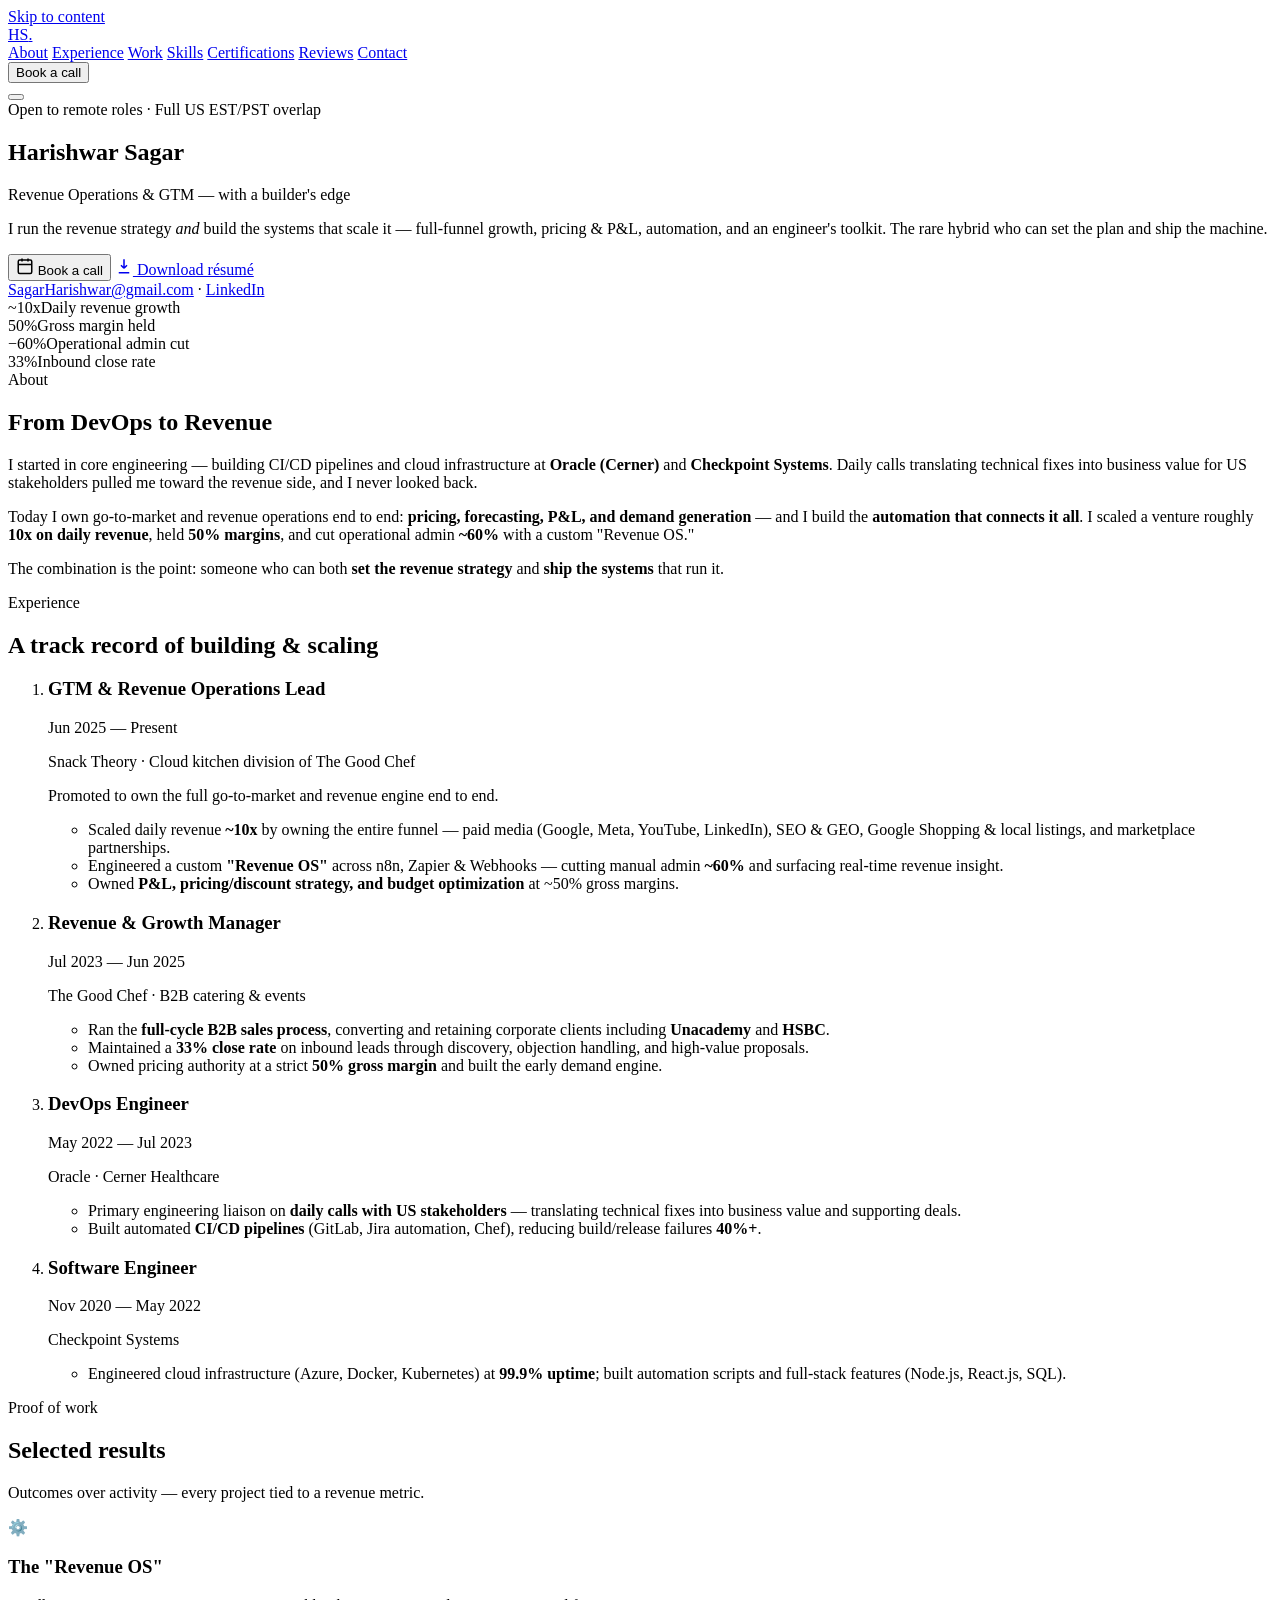
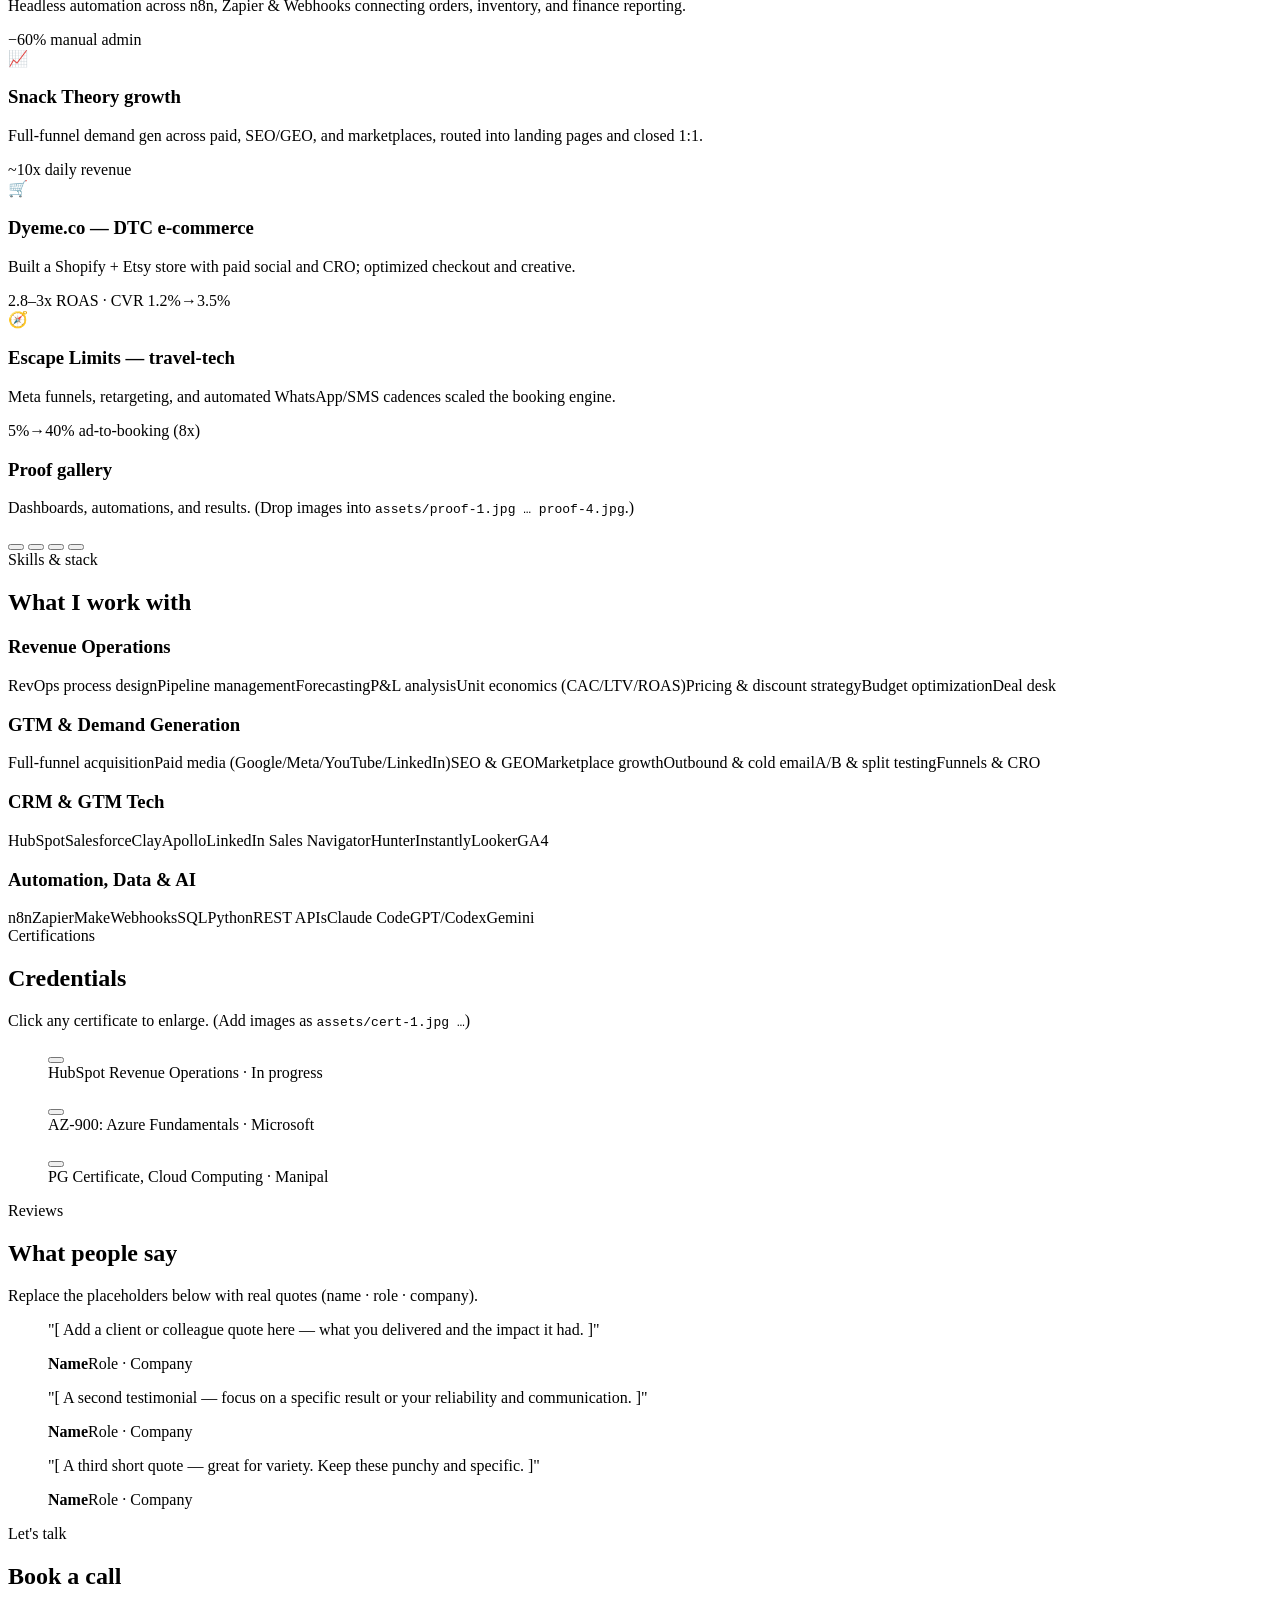
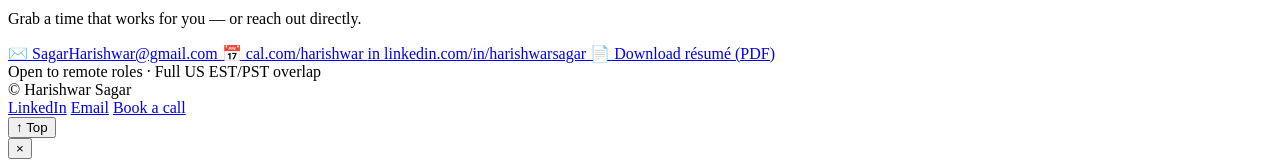
==== index.html @ 76288747 "Add files via upload" ====
<!DOCTYPE html>
<html lang="en">
<head>
  <meta charset="UTF-8" />
  <meta name="viewport" content="width=device-width, initial-scale=1.0" />
  <title>Harishwar Sagar — Revenue Operations & GTM</title>
  <meta name="description" content="Harishwar Sagar — Revenue Operations (RevOps) & Go-To-Market (GTM) professional with a builder's edge. I run the strategy and build the systems that scale revenue." />
  <meta name="author" content="Harishwar Sagar" />
  <link rel="canonical" href="https://harishwarsagar.com/" />

  <!-- Open Graph / social sharing -->
  <meta property="og:type" content="website" />
  <meta property="og:url" content="https://harishwarsagar.com/" />
  <meta property="og:title" content="Harishwar Sagar — Revenue Operations & GTM" />
  <meta property="og:description" content="I run the revenue strategy and build the systems that scale it — full-funnel growth, automation, and an engineer's toolkit." />
  <meta property="og:image" content="https://harishwarsagar.com/assets/og-image.jpg" />
  <meta name="twitter:card" content="summary_large_image" />
  <meta name="twitter:title" content="Harishwar Sagar — Revenue Operations & GTM" />
  <meta name="twitter:description" content="I run the revenue strategy and build the systems that scale it." />
  <meta name="twitter:image" content="https://harishwarsagar.com/assets/og-image.jpg" />

  <meta name="theme-color" content="#0B1120" />
  <link rel="icon" href="assets/favicon.svg" type="image/svg+xml" />

  <!-- Fonts -->
  <link rel="preconnect" href="https://fonts.googleapis.com" />
  <link rel="preconnect" href="https://fonts.gstatic.com" crossorigin />
  <link href="https://fonts.googleapis.com/css2?family=Inter:wght@400;500;600;700&family=Space+Grotesk:wght@500;600;700&display=swap" rel="stylesheet" />

  <link rel="stylesheet" href="css/styles.css" />
</head>
<body>
  <a class="skip-link" href="#main">Skip to content</a>

  <!-- ===== NAV ===== -->
  <header class="nav" id="nav">
    <div class="container nav__inner">
      <a href="#hero" class="nav__brand">HS<span class="dot">.</span></a>
      <nav class="nav__links" aria-label="Primary">
        <a href="#about">About</a>
        <a href="#experience">Experience</a>
        <a href="#work">Work</a>
        <a href="#skills">Skills</a>
        <a href="#certs">Certifications</a>
        <a href="#testimonials">Reviews</a>
        <a href="#contact">Contact</a>
      </nav>
      <div class="nav__cta">
        <button class="btn btn--primary btn--sm" data-cal-namespace="harishwar" data-cal-link="harishwar" data-cal-config='{"layout":"month_view"}'>Book a call</button>
      </div>
      <button class="nav__toggle" id="navToggle" aria-label="Open menu" aria-expanded="false">
        <span></span><span></span><span></span>
      </button>
    </div>
  </header>

  <main id="main">
    <!-- ===== HERO ===== -->
    <section class="hero" id="hero">
      <div class="hero__glow" aria-hidden="true"></div>
      <div class="container hero__inner">
        <div class="hero__content reveal">
          <span class="badge"><span class="badge__dot"></span> Open to remote roles · Full US EST/PST overlap</span>
          <h1 class="hero__title">Harishwar Sagar</h1>
          <p class="hero__tagline">Revenue Operations &amp; GTM <span class="accent">— with a builder's edge</span></p>
          <p class="hero__sub">I run the revenue strategy <em>and</em> build the systems that scale it — full-funnel growth, pricing &amp; P&amp;L, automation, and an engineer's toolkit. The rare hybrid who can set the plan and ship the machine.</p>

          <div class="hero__actions">
            <button class="btn btn--primary" data-cal-namespace="harishwar" data-cal-link="harishwar" data-cal-config='{"layout":"month_view"}'>
              <svg viewBox="0 0 24 24" width="18" height="18" fill="none" stroke="currentColor" stroke-width="2"><rect x="3" y="4" width="18" height="18" rx="2"/><path d="M16 2v4M8 2v4M3 10h18"/></svg>
              Book a call
            </button>
            <a class="btn btn--ghost" href="resume/Harishwar_Sagar_GTM_RevOps_Resume.pdf" target="_blank" rel="noopener">
              <svg viewBox="0 0 24 24" width="18" height="18" fill="none" stroke="currentColor" stroke-width="2"><path d="M12 3v12m0 0l-4-4m4 4l4-4M5 21h14"/></svg>
              Download résumé
            </a>
          </div>

          <div class="hero__links">
            <a href="mailto:SagarHarishwar@gmail.com">SagarHarishwar@gmail.com</a>
            <span class="sep">·</span>
            <a href="https://linkedin.com/in/harishwarsagar" target="_blank" rel="noopener">LinkedIn</a>
          </div>
        </div>

        <div class="hero__media reveal">
          <div class="hero__photo" data-placeholder="Your headshot → assets/headshot.jpg">
            <img src="assets/headshot.jpg" alt="Harishwar Sagar" onerror="this.parentElement.classList.add('is-empty');this.remove();" />
          </div>
        </div>
      </div>

      <div class="container">
        <div class="stats reveal">
          <div class="stat"><span class="stat__num">~10x</span><span class="stat__label">Daily revenue growth</span></div>
          <div class="stat"><span class="stat__num">50%</span><span class="stat__label">Gross margin held</span></div>
          <div class="stat"><span class="stat__num">−60%</span><span class="stat__label">Operational admin cut</span></div>
          <div class="stat"><span class="stat__num">33%</span><span class="stat__label">Inbound close rate</span></div>
        </div>
      </div>
    </section>

    <!-- ===== ABOUT ===== -->
    <section class="section" id="about">
      <div class="container">
        <div class="section__head reveal">
          <span class="eyebrow">About</span>
          <h2 class="section__title">From DevOps to Revenue</h2>
        </div>
        <div class="about reveal">
          <p>I started in core engineering — building CI/CD pipelines and cloud infrastructure at <strong>Oracle (Cerner)</strong> and <strong>Checkpoint Systems</strong>. Daily calls translating technical fixes into business value for US stakeholders pulled me toward the revenue side, and I never looked back.</p>
          <p>Today I own go-to-market and revenue operations end to end: <strong>pricing, forecasting, P&amp;L, and demand generation</strong> — and I build the <strong>automation that connects it all</strong>. I scaled a venture roughly <strong>10x on daily revenue</strong>, held <strong>50% margins</strong>, and cut operational admin <strong>~60%</strong> with a custom "Revenue OS."</p>
          <p>The combination is the point: someone who can both <strong>set the revenue strategy</strong> and <strong>ship the systems</strong> that run it.</p>
        </div>
      </div>
    </section>

    <!-- ===== EXPERIENCE ===== -->
    <section class="section section--alt" id="experience">
      <div class="container">
        <div class="section__head reveal">
          <span class="eyebrow">Experience</span>
          <h2 class="section__title">A track record of building &amp; scaling</h2>
        </div>
        <ol class="timeline">
          <li class="tl reveal">
            <div class="tl__dot"></div>
            <div class="tl__card">
              <div class="tl__top">
                <h3>GTM &amp; Revenue Operations Lead</h3>
                <span class="tl__date">Jun 2025 — Present</span>
              </div>
              <p class="tl__org">Snack Theory <span class="muted">· Cloud kitchen division of The Good Chef</span></p>
              <p class="tl__note">Promoted to own the full go-to-market and revenue engine end to end.</p>
              <ul>
                <li>Scaled daily revenue <strong>~10x</strong> by owning the entire funnel — paid media (Google, Meta, YouTube, LinkedIn), SEO &amp; GEO, Google Shopping &amp; local listings, and marketplace partnerships.</li>
                <li>Engineered a custom <strong>"Revenue OS"</strong> across n8n, Zapier &amp; Webhooks — cutting manual admin <strong>~60%</strong> and surfacing real-time revenue insight.</li>
                <li>Owned <strong>P&amp;L, pricing/discount strategy, and budget optimization</strong> at ~50% gross margins.</li>
              </ul>
            </div>
          </li>
          <li class="tl reveal">
            <div class="tl__dot"></div>
            <div class="tl__card">
              <div class="tl__top">
                <h3>Revenue &amp; Growth Manager</h3>
                <span class="tl__date">Jul 2023 — Jun 2025</span>
              </div>
              <p class="tl__org">The Good Chef <span class="muted">· B2B catering &amp; events</span></p>
              <ul>
                <li>Ran the <strong>full-cycle B2B sales process</strong>, converting and retaining corporate clients including <strong>Unacademy</strong> and <strong>HSBC</strong>.</li>
                <li>Maintained a <strong>33% close rate</strong> on inbound leads through discovery, objection handling, and high-value proposals.</li>
                <li>Owned pricing authority at a strict <strong>50% gross margin</strong> and built the early demand engine.</li>
              </ul>
            </div>
          </li>
          <li class="tl reveal">
            <div class="tl__dot"></div>
            <div class="tl__card">
              <div class="tl__top">
                <h3>DevOps Engineer</h3>
                <span class="tl__date">May 2022 — Jul 2023</span>
              </div>
              <p class="tl__org">Oracle <span class="muted">· Cerner Healthcare</span></p>
              <ul>
                <li>Primary engineering liaison on <strong>daily calls with US stakeholders</strong> — translating technical fixes into business value and supporting deals.</li>
                <li>Built automated <strong>CI/CD pipelines</strong> (GitLab, Jira automation, Chef), reducing build/release failures <strong>40%+</strong>.</li>
              </ul>
            </div>
          </li>
          <li class="tl reveal">
            <div class="tl__dot"></div>
            <div class="tl__card">
              <div class="tl__top">
                <h3>Software Engineer</h3>
                <span class="tl__date">Nov 2020 — May 2022</span>
              </div>
              <p class="tl__org">Checkpoint Systems</p>
              <ul>
                <li>Engineered cloud infrastructure (Azure, Docker, Kubernetes) at <strong>99.9% uptime</strong>; built automation scripts and full-stack features (Node.js, React.js, SQL).</li>
              </ul>
            </div>
          </li>
        </ol>
      </div>
    </section>

    <!-- ===== PROOF OF WORK ===== -->
    <section class="section" id="work">
      <div class="container">
        <div class="section__head reveal">
          <span class="eyebrow">Proof of work</span>
          <h2 class="section__title">Selected results</h2>
          <p class="section__lead">Outcomes over activity — every project tied to a revenue metric.</p>
        </div>
        <div class="cards">
          <article class="card reveal">
            <div class="card__icon">⚙️</div>
            <h3>The "Revenue OS"</h3>
            <p>Headless automation across n8n, Zapier &amp; Webhooks connecting orders, inventory, and finance reporting.</p>
            <div class="card__metric">−60% <span>manual admin</span></div>
          </article>
          <article class="card reveal">
            <div class="card__icon">📈</div>
            <h3>Snack Theory growth</h3>
            <p>Full-funnel demand gen across paid, SEO/GEO, and marketplaces, routed into landing pages and closed 1:1.</p>
            <div class="card__metric">~10x <span>daily revenue</span></div>
          </article>
          <article class="card reveal">
            <div class="card__icon">🛒</div>
            <h3>Dyeme.co — DTC e-commerce</h3>
            <p>Built a Shopify + Etsy store with paid social and CRO; optimized checkout and creative.</p>
            <div class="card__metric">2.8–3x <span>ROAS · CVR 1.2%→3.5%</span></div>
          </article>
          <article class="card reveal">
            <div class="card__icon">🧭</div>
            <h3>Escape Limits — travel-tech</h3>
            <p>Meta funnels, retargeting, and automated WhatsApp/SMS cadences scaled the booking engine.</p>
            <div class="card__metric">5%→40% <span>ad-to-booking (8x)</span></div>
          </article>
        </div>

        <div class="proof reveal">
          <h3 class="proof__title">Proof gallery</h3>
          <p class="muted">Dashboards, automations, and results. <span class="hint">(Drop images into <code>assets/proof-1.jpg … proof-4.jpg</code>.)</span></p>
          <div class="gallery">
            <button class="shot" data-placeholder="assets/proof-1.jpg"><img src="assets/proof-1.jpg" alt="Proof of work 1" onerror="this.parentElement.classList.add('is-empty');this.remove();"/></button>
            <button class="shot" data-placeholder="assets/proof-2.jpg"><img src="assets/proof-2.jpg" alt="Proof of work 2" onerror="this.parentElement.classList.add('is-empty');this.remove();"/></button>
            <button class="shot" data-placeholder="assets/proof-3.jpg"><img src="assets/proof-3.jpg" alt="Proof of work 3" onerror="this.parentElement.classList.add('is-empty');this.remove();"/></button>
            <button class="shot" data-placeholder="assets/proof-4.jpg"><img src="assets/proof-4.jpg" alt="Proof of work 4" onerror="this.parentElement.classList.add('is-empty');this.remove();"/></button>
          </div>
        </div>
      </div>
    </section>

    <!-- ===== SKILLS ===== -->
    <section class="section section--alt" id="skills">
      <div class="container">
        <div class="section__head reveal">
          <span class="eyebrow">Skills &amp; stack</span>
          <h2 class="section__title">What I work with</h2>
        </div>
        <div class="skills">
          <div class="skillgroup reveal">
            <h3>Revenue Operations</h3>
            <div class="tags">
              <span>RevOps process design</span><span>Pipeline management</span><span>Forecasting</span><span>P&amp;L analysis</span><span>Unit economics (CAC/LTV/ROAS)</span><span>Pricing &amp; discount strategy</span><span>Budget optimization</span><span>Deal desk</span>
            </div>
          </div>
          <div class="skillgroup reveal">
            <h3>GTM &amp; Demand Generation</h3>
            <div class="tags">
              <span>Full-funnel acquisition</span><span>Paid media (Google/Meta/YouTube/LinkedIn)</span><span>SEO &amp; GEO</span><span>Marketplace growth</span><span>Outbound &amp; cold email</span><span>A/B &amp; split testing</span><span>Funnels &amp; CRO</span>
            </div>
          </div>
          <div class="skillgroup reveal">
            <h3>CRM &amp; GTM Tech</h3>
            <div class="tags">
              <span>HubSpot</span><span>Salesforce</span><span>Clay</span><span>Apollo</span><span>LinkedIn Sales Navigator</span><span>Hunter</span><span>Instantly</span><span>Looker</span><span>GA4</span>
            </div>
          </div>
          <div class="skillgroup reveal">
            <h3>Automation, Data &amp; AI</h3>
            <div class="tags">
              <span>n8n</span><span>Zapier</span><span>Make</span><span>Webhooks</span><span>SQL</span><span>Python</span><span>REST APIs</span><span>Claude Code</span><span>GPT/Codex</span><span>Gemini</span>
            </div>
          </div>
        </div>
      </div>
    </section>

    <!-- ===== CERTIFICATIONS ===== -->
    <section class="section" id="certs">
      <div class="container">
        <div class="section__head reveal">
          <span class="eyebrow">Certifications</span>
          <h2 class="section__title">Credentials</h2>
          <p class="section__lead">Click any certificate to enlarge. <span class="hint">(Add images as <code>assets/cert-1.jpg …</code>)</span></p>
        </div>
        <div class="certs">
          <figure class="cert reveal"><button class="shot" data-placeholder="HubSpot RevOps → assets/cert-1.jpg"><img src="assets/cert-1.jpg" alt="HubSpot Revenue Operations certificate" onerror="this.parentElement.classList.add('is-empty');this.remove();"/></button><figcaption>HubSpot Revenue Operations <span class="muted">· In progress</span></figcaption></figure>
          <figure class="cert reveal"><button class="shot" data-placeholder="AZ-900 → assets/cert-2.jpg"><img src="assets/cert-2.jpg" alt="Microsoft AZ-900 certificate" onerror="this.parentElement.classList.add('is-empty');this.remove();"/></button><figcaption>AZ-900: Azure Fundamentals <span class="muted">· Microsoft</span></figcaption></figure>
          <figure class="cert reveal"><button class="shot" data-placeholder="Cloud Computing → assets/cert-3.jpg"><img src="assets/cert-3.jpg" alt="Cloud Computing certificate" onerror="this.parentElement.classList.add('is-empty');this.remove();"/></button><figcaption>PG Certificate, Cloud Computing <span class="muted">· Manipal</span></figcaption></figure>
        </div>
      </div>
    </section>

    <!-- ===== TESTIMONIALS ===== -->
    <section class="section section--alt" id="testimonials">
      <div class="container">
        <div class="section__head reveal">
          <span class="eyebrow">Reviews</span>
          <h2 class="section__title">What people say</h2>
          <p class="section__lead hint">Replace the placeholders below with real quotes (name · role · company).</p>
        </div>
        <div class="quotes">
          <blockquote class="quote reveal">
            <p>"[ Add a client or colleague quote here — what you delivered and the impact it had. ]"</p>
            <footer><span class="quote__avatar" aria-hidden="true"></span><span class="quote__who"><strong>Name</strong><span class="muted">Role · Company</span></span></footer>
          </blockquote>
          <blockquote class="quote reveal">
            <p>"[ A second testimonial — focus on a specific result or your reliability and communication. ]"</p>
            <footer><span class="quote__avatar" aria-hidden="true"></span><span class="quote__who"><strong>Name</strong><span class="muted">Role · Company</span></span></footer>
          </blockquote>
          <blockquote class="quote reveal">
            <p>"[ A third short quote — great for variety. Keep these punchy and specific. ]"</p>
            <footer><span class="quote__avatar" aria-hidden="true"></span><span class="quote__who"><strong>Name</strong><span class="muted">Role · Company</span></span></footer>
          </blockquote>
        </div>
      </div>
    </section>

    <!-- ===== CONTACT / BOOK ===== -->
    <section class="section" id="contact">
      <div class="container">
        <div class="section__head reveal">
          <span class="eyebrow">Let's talk</span>
          <h2 class="section__title">Book a call</h2>
          <p class="section__lead">Grab a time that works for you — or reach out directly.</p>
        </div>
        <div class="contact reveal">
          <div class="contact__embed">
            <div id="cal-inline"></div>
          </div>
          <aside class="contact__side">
            <a class="contact__link" href="mailto:SagarHarishwar@gmail.com">
              <span class="contact__ico">✉️</span> SagarHarishwar@gmail.com
            </a>
            <a class="contact__link" href="https://cal.com/harishwar" target="_blank" rel="noopener">
              <span class="contact__ico">📅</span> cal.com/harishwar
            </a>
            <a class="contact__link" href="https://linkedin.com/in/harishwarsagar" target="_blank" rel="noopener">
              <span class="contact__ico">in</span> linkedin.com/in/harishwarsagar
            </a>
            <a class="contact__link" href="resume/Harishwar_Sagar_GTM_RevOps_Resume.pdf" target="_blank" rel="noopener">
              <span class="contact__ico">📄</span> Download résumé (PDF)
            </a>
            <div class="contact__avail">
              <span class="badge__dot"></span> Open to remote roles · Full US EST/PST overlap
            </div>
          </aside>
        </div>
      </div>
    </section>
  </main>

  <!-- ===== FOOTER ===== -->
  <footer class="footer">
    <div class="container footer__inner">
      <span>© <span id="year"></span> Harishwar Sagar</span>
      <div class="footer__links">
        <a href="https://linkedin.com/in/harishwarsagar" target="_blank" rel="noopener">LinkedIn</a>
        <a href="mailto:SagarHarishwar@gmail.com">Email</a>
        <a href="https://cal.com/harishwar" target="_blank" rel="noopener">Book a call</a>
      </div>
      <button class="footer__top" id="toTop" aria-label="Back to top">↑ Top</button>
    </div>
  </footer>

  <!-- ===== Lightbox ===== -->
  <div class="lightbox" id="lightbox" aria-hidden="true">
    <button class="lightbox__close" aria-label="Close">×</button>
    <img src="" alt="" />
  </div>

  <!-- Cal.com embed -->
  <script type="text/javascript">
    (function (C, A, L) { let p = function (a, ar) { a.q.push(ar); }; let d = C.document; C.Cal = C.Cal || function () { let cal = C.Cal; let ar = arguments; if (!cal.loaded) { cal.ns = {}; cal.q = cal.q || []; d.head.appendChild(d.createElement("script")).src = A; cal.loaded = true; } if (ar[0] === L) { const api = function () { p(api, arguments); }; const namespace = ar[1]; api.q = api.q || []; if (typeof namespace === "string") { cal.ns[namespace] = cal.ns[namespace] || api; p(cal.ns[namespace], ar); p(cal, ["initNamespace", namespace]); } else p(cal, ar); return; } p(cal, ar); }; })(window, "https://app.cal.com/embed/embed.js", "init");
    Cal("init", "harishwar", { origin: "https://cal.com" });
    Cal.ns.harishwar("inline", { elementOrSelector: "#cal-inline", config: { layout: "month_view" }, calLink: "harishwar" });
    Cal.ns.harishwar("ui", { hideEventTypeDetails: false, layout: "month_view" });
  </script>

  <script src="js/main.js"></script>
</body>
</html>
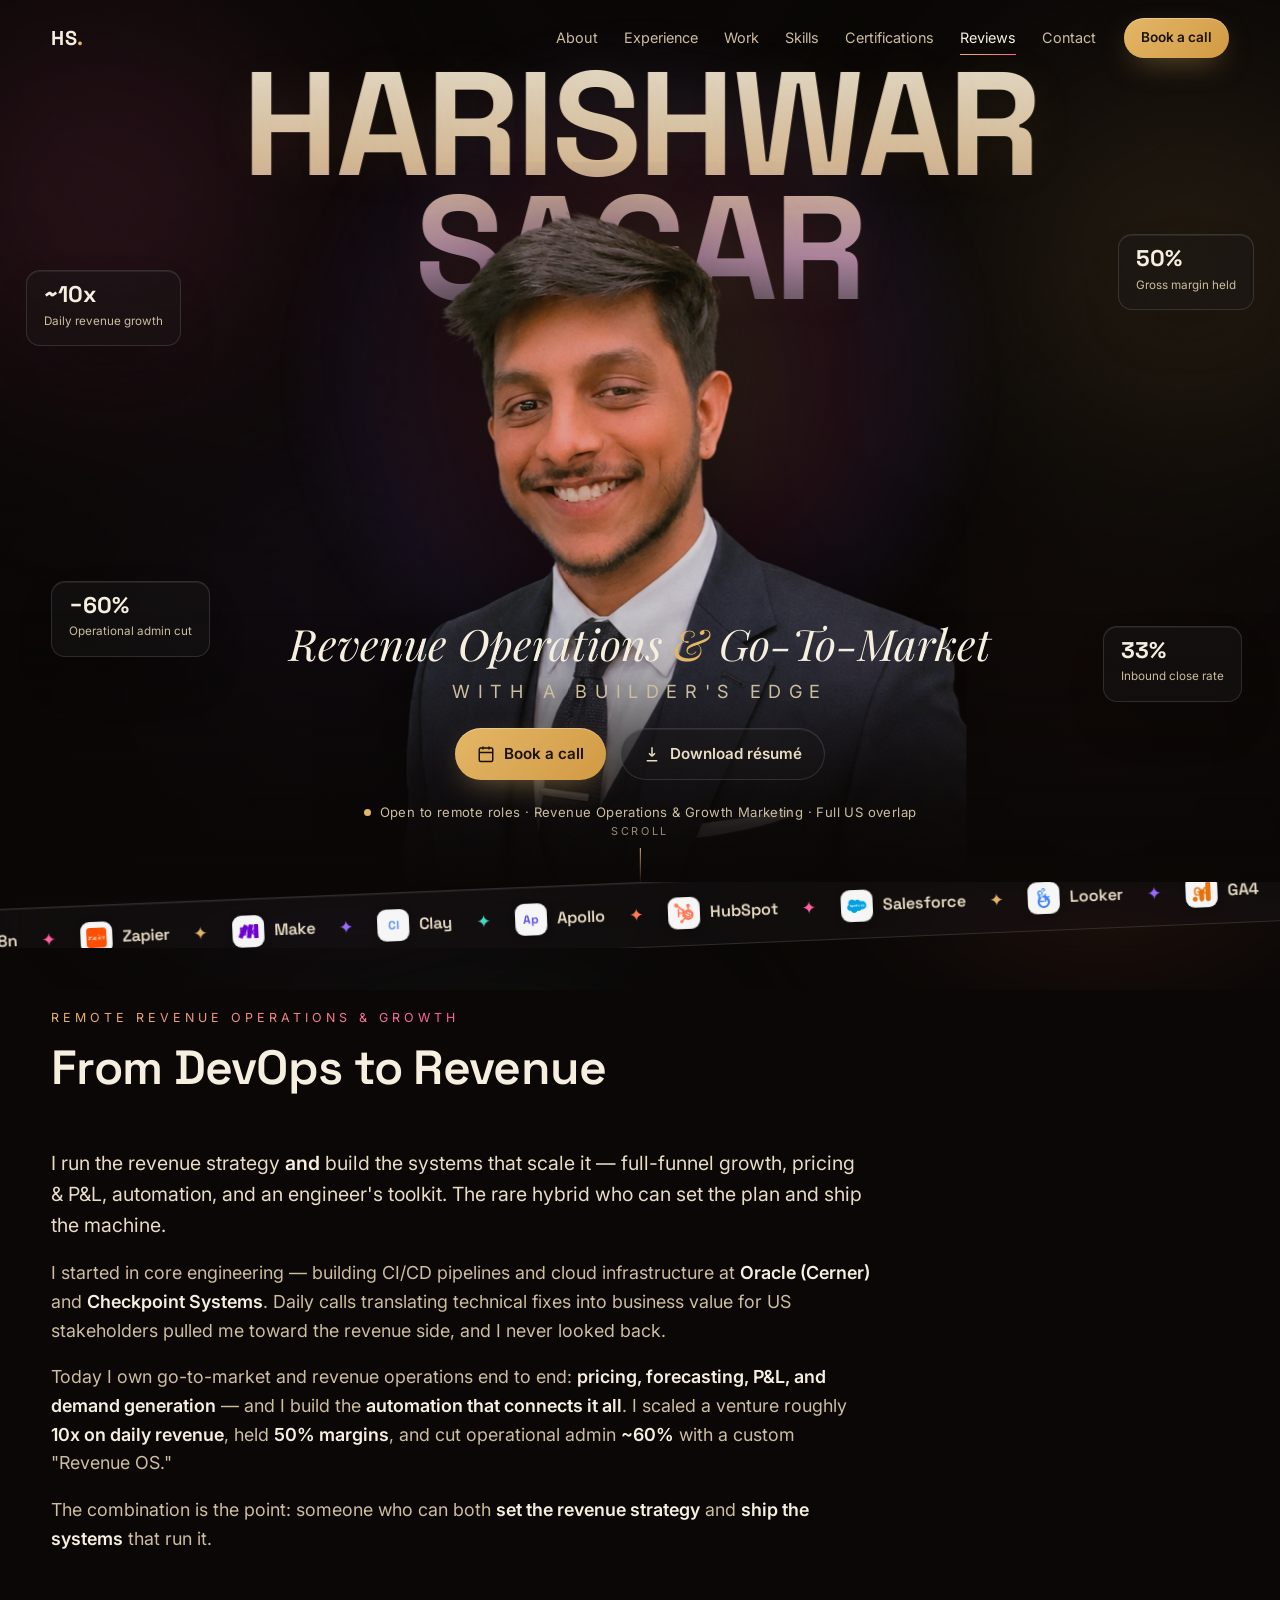
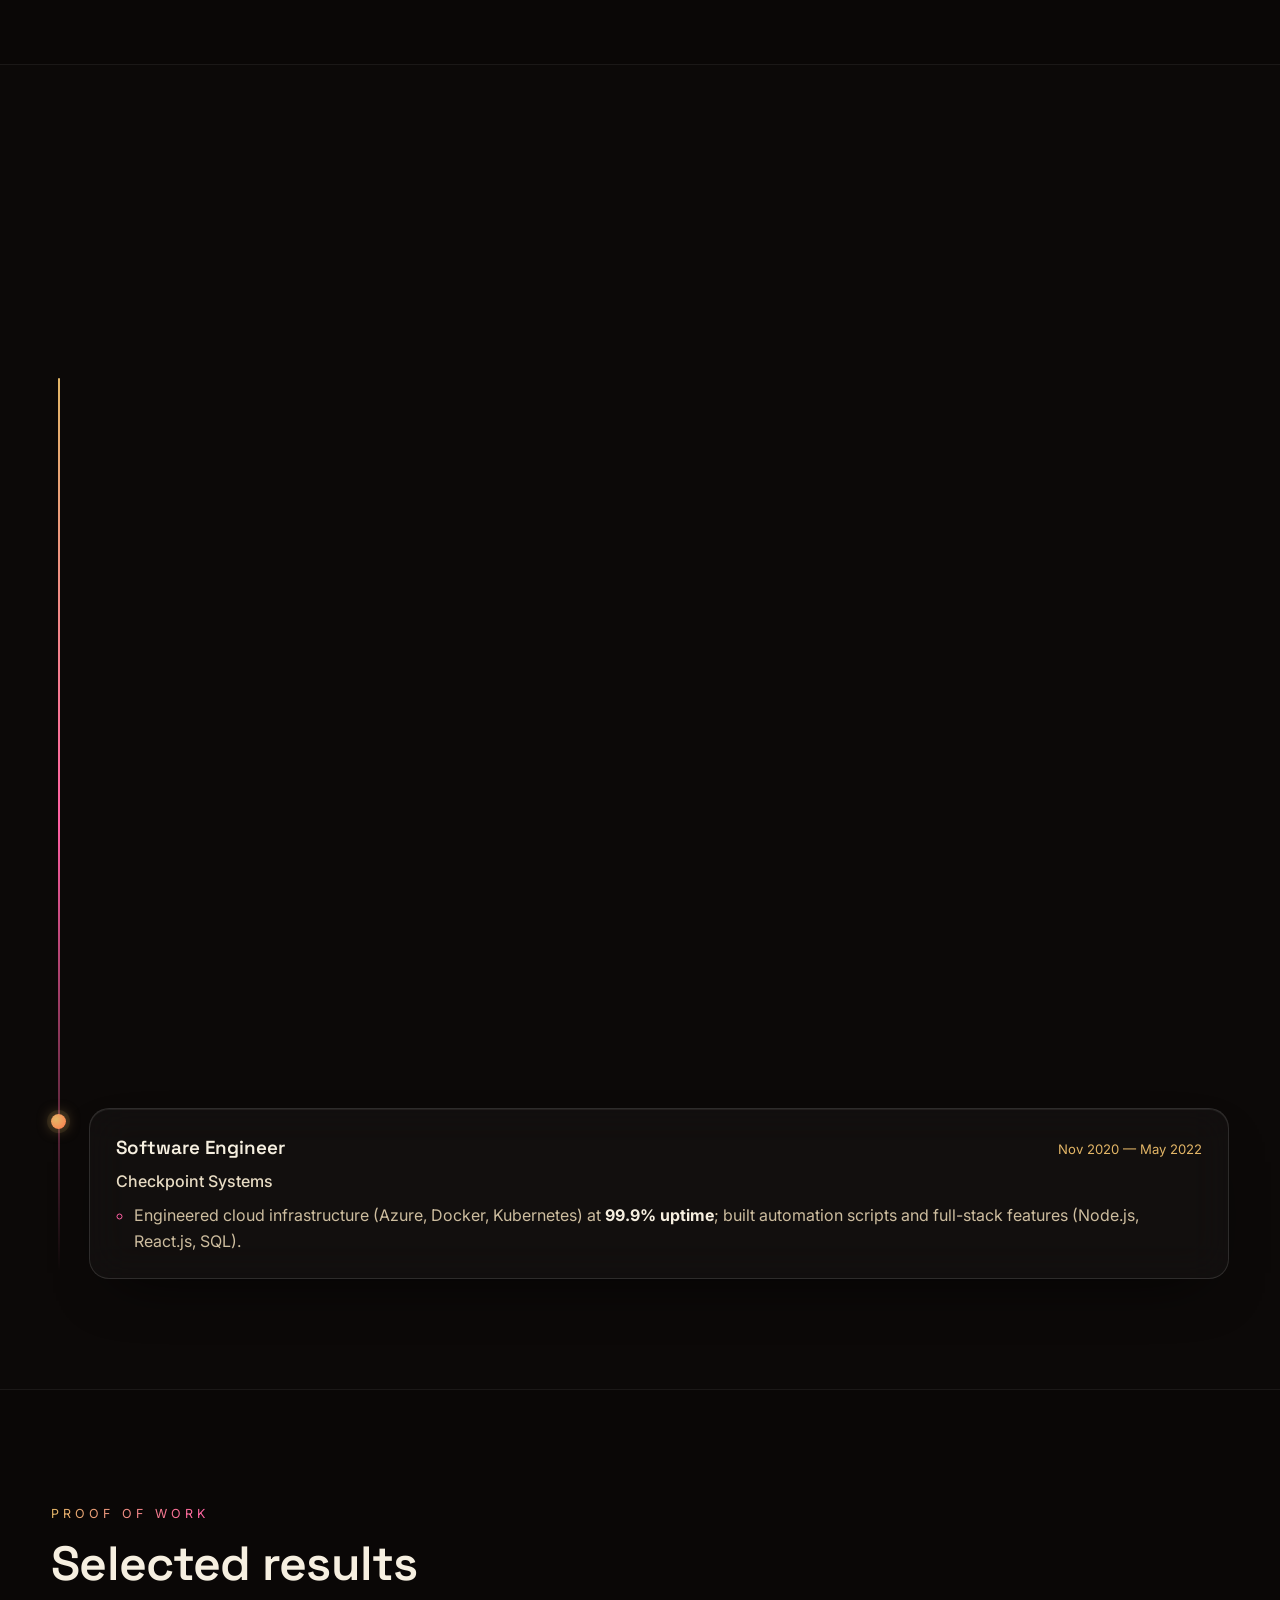
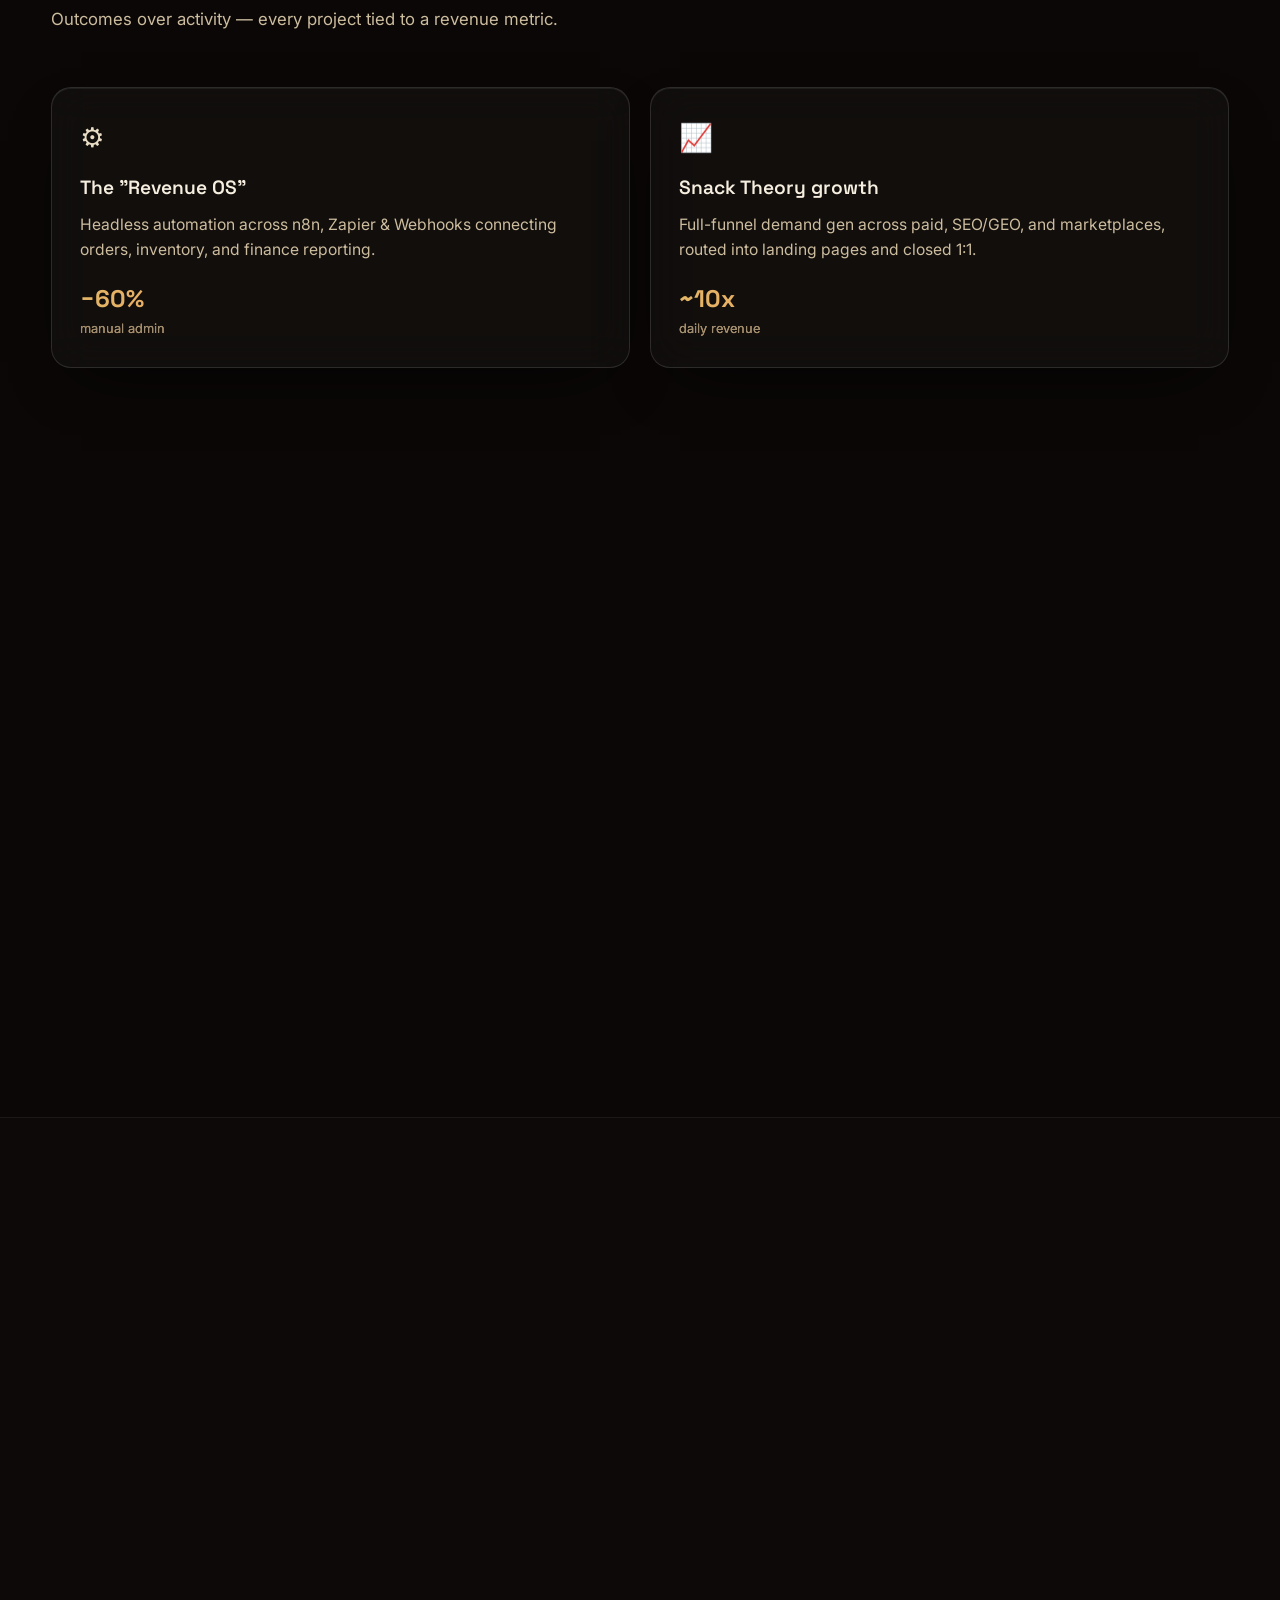
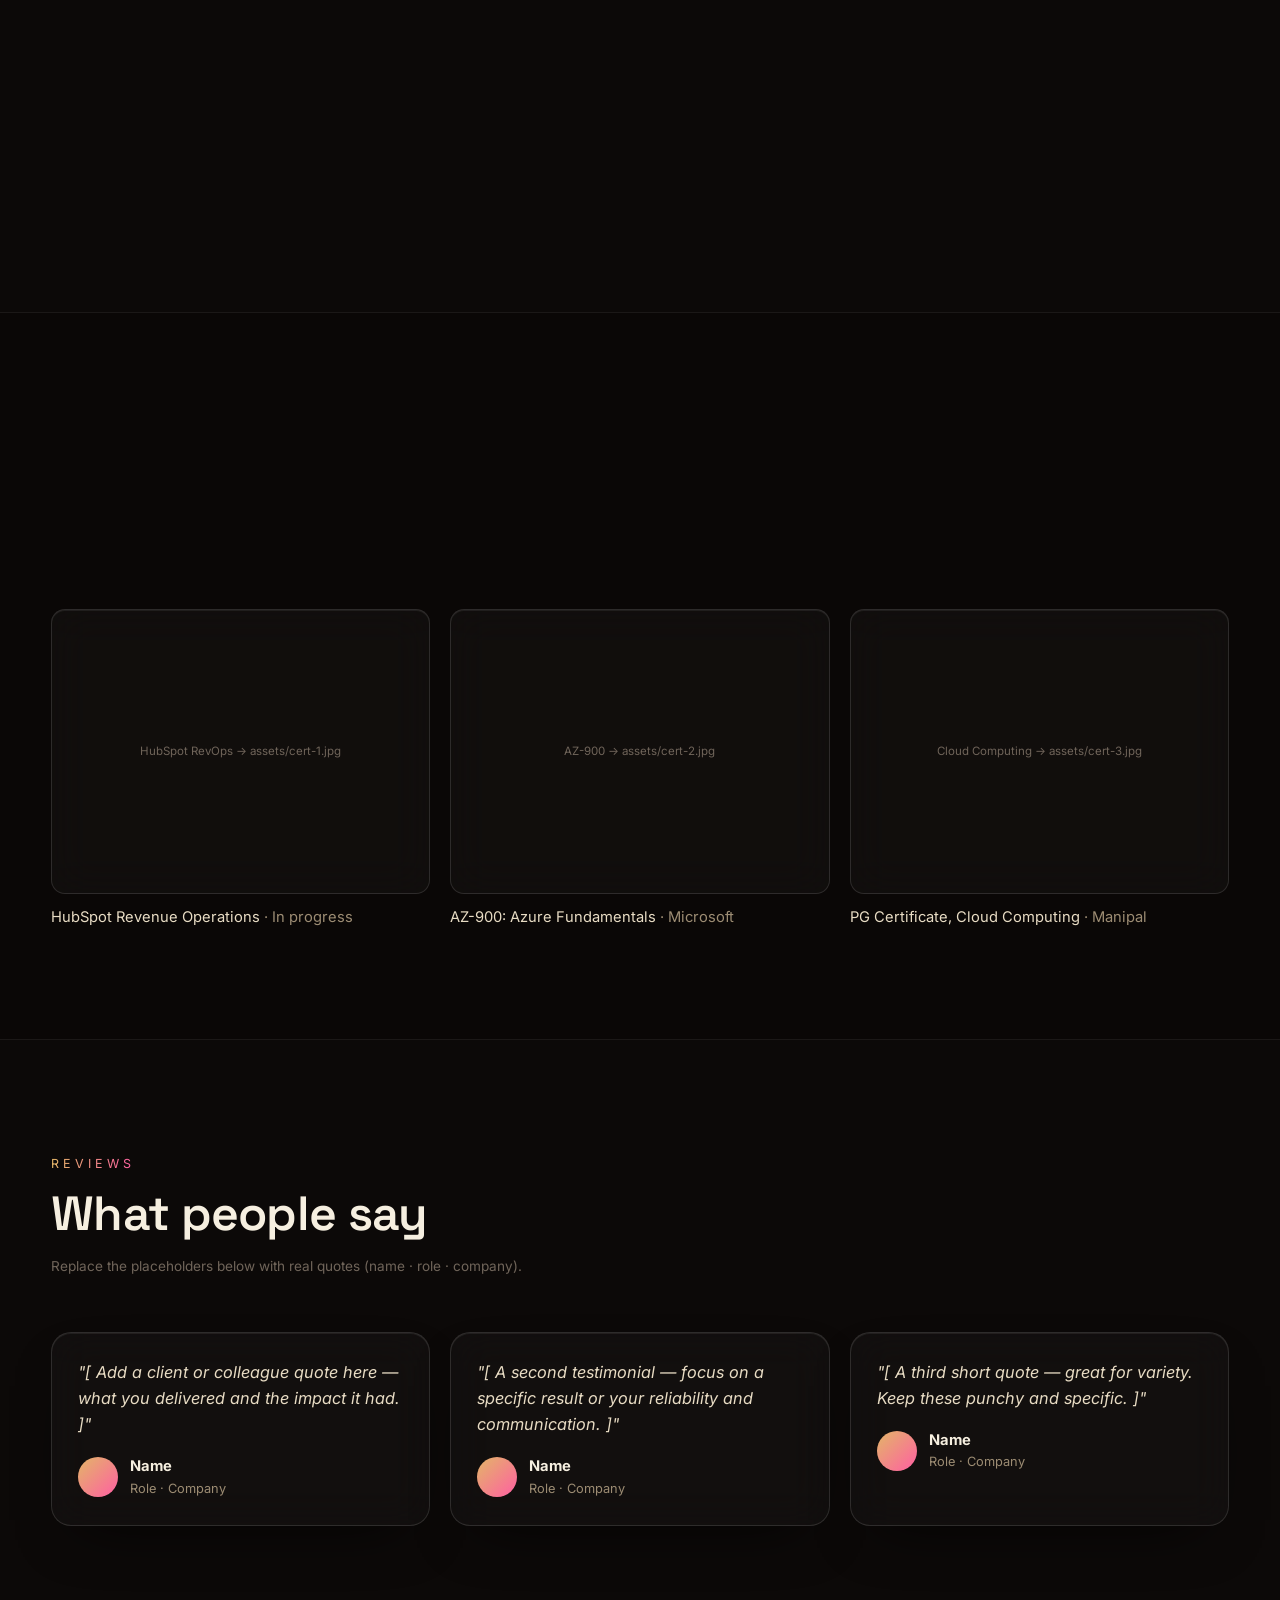
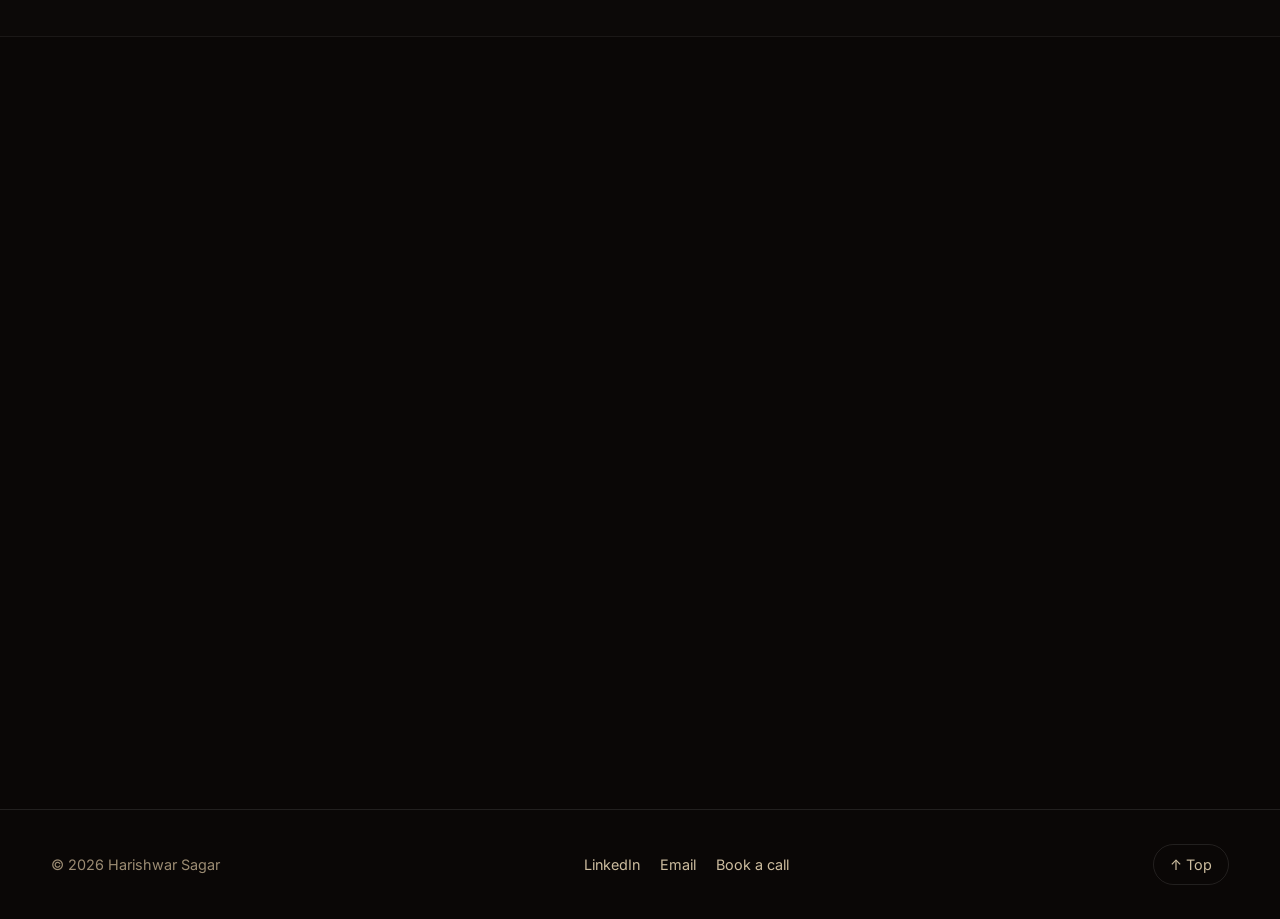
==== commit db91e565: "Add files via upload" ====
--- a/index.html
+++ b/index.html
@@ -19,18 +19,24 @@
   <meta name="twitter:description" content="I run the revenue strategy and build the systems that scale it." />
   <meta name="twitter:image" content="https://harishwarsagar.com/assets/og-image.jpg" />
 
-  <meta name="theme-color" content="#0B1120" />
+  <meta name="theme-color" content="#0a0706" />
   <link rel="icon" href="assets/favicon.svg" type="image/svg+xml" />
 
   <!-- Fonts -->
   <link rel="preconnect" href="https://fonts.googleapis.com" />
   <link rel="preconnect" href="https://fonts.gstatic.com" crossorigin />
-  <link href="https://fonts.googleapis.com/css2?family=Inter:wght@400;500;600;700&family=Space+Grotesk:wght@500;600;700&display=swap" rel="stylesheet" />
+  <link href="https://fonts.googleapis.com/css2?family=Inter:wght@400;500;600;700&family=Space+Grotesk:wght@500;600;700&family=Playfair+Display:ital,wght@0,500;0,600;1,500;1,600&display=swap" rel="stylesheet" />
 
   <link rel="stylesheet" href="css/styles.css" />
 </head>
 <body>
   <a class="skip-link" href="#main">Skip to content</a>
+
+  <!-- Living color that drifts behind everything -->
+  <div class="bg-aurora" aria-hidden="true">
+    <b class="b1"></b><b class="b2"></b><b class="b3"></b><b class="b4"></b><b class="b5"></b>
+  </div>
+  <div class="bg-veil" aria-hidden="true"></div>
 
   <!-- ===== NAV ===== -->
   <header class="nav" id="nav">
@@ -57,57 +63,146 @@
   <main id="main">
     <!-- ===== HERO ===== -->
     <section class="hero" id="hero">
-      <div class="hero__glow" aria-hidden="true"></div>
-      <div class="container hero__inner">
-        <div class="hero__content reveal">
-          <span class="badge"><span class="badge__dot"></span> Open to remote roles · Full US EST/PST overlap</span>
-          <h1 class="hero__title">Harishwar Sagar</h1>
-          <p class="hero__tagline">Revenue Operations &amp; GTM <span class="accent">— with a builder's edge</span></p>
-          <p class="hero__sub">I run the revenue strategy <em>and</em> build the systems that scale it — full-funnel growth, pricing &amp; P&amp;L, automation, and an engineer's toolkit. The rare hybrid who can set the plan and ship the machine.</p>
-
-          <div class="hero__actions">
-            <button class="btn btn--primary" data-cal-namespace="harishwar" data-cal-link="harishwar" data-cal-config='{"layout":"month_view"}'>
-              <svg viewBox="0 0 24 24" width="18" height="18" fill="none" stroke="currentColor" stroke-width="2"><rect x="3" y="4" width="18" height="18" rx="2"/><path d="M16 2v4M8 2v4M3 10h18"/></svg>
-              Book a call
-            </button>
-            <a class="btn btn--ghost" href="resume/Harishwar_Sagar_GTM_RevOps_Resume.pdf" target="_blank" rel="noopener">
-              <svg viewBox="0 0 24 24" width="18" height="18" fill="none" stroke="currentColor" stroke-width="2"><path d="M12 3v12m0 0l-4-4m4 4l4-4M5 21h14"/></svg>
-              Download résumé
-            </a>
-          </div>
-
-          <div class="hero__links">
-            <a href="mailto:SagarHarishwar@gmail.com">SagarHarishwar@gmail.com</a>
-            <span class="sep">·</span>
-            <a href="https://linkedin.com/in/harishwarsagar" target="_blank" rel="noopener">LinkedIn</a>
-          </div>
-        </div>
-
-        <div class="hero__media reveal">
-          <div class="hero__photo" data-placeholder="Your headshot → assets/headshot.jpg">
-            <img src="assets/headshot.jpg" alt="Harishwar Sagar" onerror="this.parentElement.classList.add('is-empty');this.remove();" />
-          </div>
-        </div>
-      </div>
-
-      <div class="container">
-        <div class="stats reveal">
-          <div class="stat"><span class="stat__num">~10x</span><span class="stat__label">Daily revenue growth</span></div>
-          <div class="stat"><span class="stat__num">50%</span><span class="stat__label">Gross margin held</span></div>
-          <div class="stat"><span class="stat__num">−60%</span><span class="stat__label">Operational admin cut</span></div>
-          <div class="stat"><span class="stat__num">33%</span><span class="stat__label">Inbound close rate</span></div>
+      <div class="hero__aura" aria-hidden="true"></div>
+
+      <!-- Giant name — top half, behind the crown of the head -->
+      <h1 class="hero__nameback" id="nameBack" aria-label="Harishwar Sagar">
+        <span class="ln1">HARISHWAR</span>
+        <span class="ln2">SAGAR</span>
+      </h1>
+
+      <!-- Headshot (auto-loads when assets/headshot.png exists) -->
+      <div class="hero__photo" id="heroPhoto">
+        <img src="assets/headshot.png" alt="Harishwar Sagar" onerror="this.parentElement.classList.add('is-empty');this.remove();" />
+      </div>
+
+      <!-- Accomplishments framing the subject -->
+      <div class="hero__orbit" id="heroOrbit" aria-hidden="true">
+        <div class="orb orb--tl"><b>~10x</b><span>Daily revenue growth</span></div>
+        <div class="orb orb--tr"><b>50%</b><span>Gross margin held</span></div>
+        <div class="orb orb--bl"><b>−60%</b><span>Operational admin cut</span></div>
+        <div class="orb orb--br"><b>33%</b><span>Inbound close rate</span></div>
+      </div>
+
+      <!-- Foreground copy — sits low, where the photo melts into the page -->
+      <div class="hero__content" id="heroContent">
+        <p class="hero__tagline">
+          Revenue Operations <span class="amp">&amp;</span> Go-To-Market
+          <span class="edge">with a builder's edge</span>
+        </p>
+        <div class="hero__actions">
+          <button class="btn btn--primary" data-cal-namespace="harishwar" data-cal-link="harishwar" data-cal-config='{"layout":"month_view"}'>
+            <svg viewBox="0 0 24 24" width="18" height="18" fill="none" stroke="currentColor" stroke-width="2"><rect x="3" y="4" width="18" height="18" rx="2"/><path d="M16 2v4M8 2v4M3 10h18"/></svg>
+            Book a call
+          </button>
+          <a class="btn btn--ghost" href="resume/Harishwar_Sagar_GTM_RevOps_Resume.pdf" target="_blank" rel="noopener">
+            <svg viewBox="0 0 24 24" width="18" height="18" fill="none" stroke="currentColor" stroke-width="2"><path d="M12 3v12m0 0l-4-4m4 4l4-4M5 21h14"/></svg>
+            Download résumé
+          </a>
+        </div>
+        <span class="hero__avail"><span class="badge__dot"></span> Open to remote roles · Revenue Operations &amp; Growth Marketing · Full US overlap</span>
+
+        <!-- Mobile-only stacked stats -->
+        <div class="hero__stats">
+          <div class="orb"><b>~10x</b><span>Daily revenue</span></div>
+          <div class="orb"><b>50%</b><span>Gross margin</span></div>
+          <div class="orb"><b>−60%</b><span>Admin cut</span></div>
+          <div class="orb"><b>33%</b><span>Close rate</span></div>
+        </div>
+      </div>
+
+      <a class="scroll-cue" id="scrollCue" href="#about" aria-label="Scroll to explore">
+        <span>Scroll</span>
+        <span class="scroll-cue__line"></span>
+      </a>
+      <div class="hero__fade" aria-hidden="true"></div>
+    </section>
+
+    <!-- ===== TOOLS MARQUEE ===== -->
+    <section class="marquee" aria-label="Tools I work with">
+      <div class="marquee__strip">
+        <div class="marquee__track">
+          <div class="marquee__group">
+            <span class="chip"><span class="chip__ico" style="--c:#EA4B71" data-m="n8"><img src="assets/logos/n8n.svg" alt="" loading="lazy" onerror="this.remove()"></span>n8n</span>
+            <i class="spark"></i>
+            <span class="chip"><span class="chip__ico" style="--c:#FF4F00" data-m="Zp"><img src="assets/logos/zapier.svg" alt="" loading="lazy" onerror="this.remove()"></span>Zapier</span>
+            <i class="spark"></i>
+            <span class="chip"><span class="chip__ico" style="--c:#6D00CC" data-m="Mk"><img src="assets/logos/make.svg" alt="" loading="lazy" onerror="this.remove()"></span>Make</span>
+            <i class="spark"></i>
+            <span class="chip"><span class="chip__ico" style="--c:#5B8DEF" data-m="Cl"></span>Clay</span>
+            <i class="spark"></i>
+            <span class="chip"><span class="chip__ico" style="--c:#5C4EE5" data-m="Ap"></span>Apollo</span>
+            <i class="spark"></i>
+            <span class="chip"><span class="chip__ico" style="--c:#FF7A59" data-m="Hs"><img src="assets/logos/hubspot.svg" alt="" loading="lazy" onerror="this.remove()"></span>HubSpot</span>
+            <i class="spark"></i>
+            <span class="chip"><span class="chip__ico" style="--c:#00A1E0" data-m="Sf"><img src="assets/logos/salesforce.svg" alt="" loading="lazy" onerror="this.remove()"></span>Salesforce</span>
+            <i class="spark"></i>
+            <span class="chip"><span class="chip__ico" style="--c:#4285F4" data-m="Lk"><img src="assets/logos/looker.svg" alt="" loading="lazy" onerror="this.remove()"></span>Looker</span>
+            <i class="spark"></i>
+            <span class="chip"><span class="chip__ico" style="--c:#E8710A" data-m="GA"><img src="assets/logos/ga4.svg" alt="" loading="lazy" onerror="this.remove()"></span>GA4</span>
+            <i class="spark"></i>
+            <span class="chip"><span class="chip__ico" style="--c:#3776AB" data-m="Py"><img src="assets/logos/python.svg" alt="" loading="lazy" onerror="this.remove()"></span>Python</span>
+            <i class="spark"></i>
+            <span class="chip"><span class="chip__ico" style="--c:#00A7A0" data-m="SQL"><img src="assets/logos/sql.svg" alt="" loading="lazy" onerror="this.remove()"></span>SQL</span>
+            <i class="spark"></i>
+            <span class="chip"><span class="chip__ico" style="--c:#635BFF" data-m="{}"></span>Webhooks</span>
+            <i class="spark"></i>
+            <span class="chip"><span class="chip__ico" style="--c:#6C5CE7" data-m="In"></span>Instantly</span>
+            <i class="spark"></i>
+            <span class="chip"><span class="chip__ico" style="--c:#0A66C2" data-m="Li"><img src="assets/logos/linkedin.svg" alt="" loading="lazy" onerror="this.remove()"></span>Sales Navigator</span>
+            <i class="spark"></i>
+            <span class="chip"><span class="chip__ico" style="--c:#D97757" data-m="C"><img src="assets/logos/claude.svg" alt="" loading="lazy" onerror="this.remove()"></span>Claude</span>
+            <i class="spark"></i>
+            <span class="chip"><span class="chip__ico" style="--c:#10A37F" data-m="AI"></span>OpenAI</span>
+            <i class="spark"></i>
+          </div>
+          <div class="marquee__group" aria-hidden="true">
+            <span class="chip"><span class="chip__ico" style="--c:#EA4B71" data-m="n8"><img src="assets/logos/n8n.svg" alt="" loading="lazy" onerror="this.remove()"></span>n8n</span>
+            <i class="spark"></i>
+            <span class="chip"><span class="chip__ico" style="--c:#FF4F00" data-m="Zp"><img src="assets/logos/zapier.svg" alt="" loading="lazy" onerror="this.remove()"></span>Zapier</span>
+            <i class="spark"></i>
+            <span class="chip"><span class="chip__ico" style="--c:#6D00CC" data-m="Mk"><img src="assets/logos/make.svg" alt="" loading="lazy" onerror="this.remove()"></span>Make</span>
+            <i class="spark"></i>
+            <span class="chip"><span class="chip__ico" style="--c:#5B8DEF" data-m="Cl"></span>Clay</span>
+            <i class="spark"></i>
+            <span class="chip"><span class="chip__ico" style="--c:#5C4EE5" data-m="Ap"></span>Apollo</span>
+            <i class="spark"></i>
+            <span class="chip"><span class="chip__ico" style="--c:#FF7A59" data-m="Hs"><img src="assets/logos/hubspot.svg" alt="" loading="lazy" onerror="this.remove()"></span>HubSpot</span>
+            <i class="spark"></i>
+            <span class="chip"><span class="chip__ico" style="--c:#00A1E0" data-m="Sf"><img src="assets/logos/salesforce.svg" alt="" loading="lazy" onerror="this.remove()"></span>Salesforce</span>
+            <i class="spark"></i>
+            <span class="chip"><span class="chip__ico" style="--c:#4285F4" data-m="Lk"><img src="assets/logos/looker.svg" alt="" loading="lazy" onerror="this.remove()"></span>Looker</span>
+            <i class="spark"></i>
+            <span class="chip"><span class="chip__ico" style="--c:#E8710A" data-m="GA"><img src="assets/logos/ga4.svg" alt="" loading="lazy" onerror="this.remove()"></span>GA4</span>
+            <i class="spark"></i>
+            <span class="chip"><span class="chip__ico" style="--c:#3776AB" data-m="Py"><img src="assets/logos/python.svg" alt="" loading="lazy" onerror="this.remove()"></span>Python</span>
+            <i class="spark"></i>
+            <span class="chip"><span class="chip__ico" style="--c:#00A7A0" data-m="SQL"><img src="assets/logos/sql.svg" alt="" loading="lazy" onerror="this.remove()"></span>SQL</span>
+            <i class="spark"></i>
+            <span class="chip"><span class="chip__ico" style="--c:#635BFF" data-m="{}"></span>Webhooks</span>
+            <i class="spark"></i>
+            <span class="chip"><span class="chip__ico" style="--c:#6C5CE7" data-m="In"></span>Instantly</span>
+            <i class="spark"></i>
+            <span class="chip"><span class="chip__ico" style="--c:#0A66C2" data-m="Li"><img src="assets/logos/linkedin.svg" alt="" loading="lazy" onerror="this.remove()"></span>Sales Navigator</span>
+            <i class="spark"></i>
+            <span class="chip"><span class="chip__ico" style="--c:#D97757" data-m="C"><img src="assets/logos/claude.svg" alt="" loading="lazy" onerror="this.remove()"></span>Claude</span>
+            <i class="spark"></i>
+            <span class="chip"><span class="chip__ico" style="--c:#10A37F" data-m="AI"></span>OpenAI</span>
+            <i class="spark"></i>
+          </div>
         </div>
       </div>
     </section>
 
     <!-- ===== ABOUT ===== -->
-    <section class="section" id="about">
-      <div class="container">
-        <div class="section__head reveal">
-          <span class="eyebrow">About</span>
+    <section class="section section--seam" id="about">
+      <div class="container">
+        <div class="section__head reveal">
+          <span class="eyebrow">Remote Revenue Operations &amp; Growth</span>
           <h2 class="section__title">From DevOps to Revenue</h2>
         </div>
         <div class="about reveal">
+          <p>I run the revenue strategy <strong>and</strong> build the systems that scale it — full-funnel growth, pricing &amp; P&amp;L, automation, and an engineer's toolkit. The rare hybrid who can set the plan and ship the machine.</p>
           <p>I started in core engineering — building CI/CD pipelines and cloud infrastructure at <strong>Oracle (Cerner)</strong> and <strong>Checkpoint Systems</strong>. Daily calls translating technical fixes into business value for US stakeholders pulled me toward the revenue side, and I never looked back.</p>
           <p>Today I own go-to-market and revenue operations end to end: <strong>pricing, forecasting, P&amp;L, and demand generation</strong> — and I build the <strong>automation that connects it all</strong>. I scaled a venture roughly <strong>10x on daily revenue</strong>, held <strong>50% margins</strong>, and cut operational admin <strong>~60%</strong> with a custom "Revenue OS."</p>
           <p>The combination is the point: someone who can both <strong>set the revenue strategy</strong> and <strong>ship the systems</strong> that run it.</p>
@@ -313,32 +408,53 @@
     <!-- ===== CONTACT / BOOK ===== -->
     <section class="section" id="contact">
       <div class="container">
-        <div class="section__head reveal">
+        <div class="section__head section__head--center reveal">
           <span class="eyebrow">Let's talk</span>
-          <h2 class="section__title">Book a call</h2>
-          <p class="section__lead">Grab a time that works for you — or reach out directly.</p>
-        </div>
-        <div class="contact reveal">
-          <div class="contact__embed">
-            <div id="cal-inline"></div>
-          </div>
-          <aside class="contact__side">
-            <a class="contact__link" href="mailto:SagarHarishwar@gmail.com">
-              <span class="contact__ico">✉️</span> SagarHarishwar@gmail.com
+          <h2 class="section__title">Let's build your revenue engine</h2>
+          <p class="section__lead">Pick a time that works, or reach out directly — whatever's easiest for you.</p>
+        </div>
+
+        <div class="connect reveal">
+          <!-- Primary: book a call (opens Cal popup, on-theme) -->
+          <button class="connect__cta glass" data-cal-namespace="harishwar" data-cal-link="harishwar" data-cal-config='{"layout":"month_view"}'>
+            <span class="connect__cta-ico">
+              <svg viewBox="0 0 24 24" width="26" height="26" fill="none" stroke="currentColor" stroke-width="1.8"><rect x="3" y="4" width="18" height="18" rx="3"/><path d="M16 2v4M8 2v4M3 10h18"/></svg>
+            </span>
+            <span class="connect__cta-txt">
+              <strong>Book a discovery call</strong>
+              <small>45 min · Google Meet · instant confirm</small>
+            </span>
+            <span class="connect__cta-arrow" aria-hidden="true">
+              <svg viewBox="0 0 24 24" width="20" height="20" fill="none" stroke="currentColor" stroke-width="2"><path d="M5 12h14M13 6l6 6-6 6"/></svg>
+            </span>
+          </button>
+
+          <!-- Secondary: glass icon tiles -->
+          <div class="connect__grid">
+            <a class="connect__tile glass" href="mailto:SagarHarishwar@gmail.com" aria-label="Email Harishwar">
+              <span class="connect__ico">
+                <svg viewBox="0 0 24 24" width="22" height="22" fill="none" stroke="currentColor" stroke-width="1.8"><rect x="3" y="5" width="18" height="14" rx="2"/><path d="M3 7l9 6 9-6"/></svg>
+              </span>
+              <strong>Email</strong>
+              <small>SagarHarishwar@gmail.com</small>
             </a>
-            <a class="contact__link" href="https://cal.com/harishwar" target="_blank" rel="noopener">
-              <span class="contact__ico">📅</span> cal.com/harishwar
+            <a class="connect__tile glass" href="https://linkedin.com/in/harishwarsagar" target="_blank" rel="noopener" aria-label="LinkedIn profile">
+              <span class="connect__ico">
+                <svg viewBox="0 0 24 24" width="22" height="22" fill="currentColor"><path d="M4.98 3.5a2.5 2.5 0 11-.02 5.001A2.5 2.5 0 014.98 3.5zM3 9h4v12H3zM9 9h3.8v1.64h.05c.53-1 1.83-2.06 3.77-2.06 4.03 0 4.78 2.65 4.78 6.1V21h-4v-5.4c0-1.29-.02-2.95-1.8-2.95-1.8 0-2.07 1.4-2.07 2.85V21H9z"/></svg>
+              </span>
+              <strong>LinkedIn</strong>
+              <small>/in/harishwarsagar</small>
             </a>
-            <a class="contact__link" href="https://linkedin.com/in/harishwarsagar" target="_blank" rel="noopener">
-              <span class="contact__ico">in</span> linkedin.com/in/harishwarsagar
+            <a class="connect__tile glass" href="resume/Harishwar_Sagar_GTM_RevOps_Resume.pdf" target="_blank" rel="noopener" aria-label="Download résumé">
+              <span class="connect__ico">
+                <svg viewBox="0 0 24 24" width="22" height="22" fill="none" stroke="currentColor" stroke-width="1.8"><path d="M14 3v5h5"/><path d="M14 3H6a2 2 0 00-2 2v14a2 2 0 002 2h12a2 2 0 002-2V8z"/><path d="M12 12v5m0 0l-2-2m2 2l2-2"/></svg>
+              </span>
+              <strong>Résumé</strong>
+              <small>Download PDF</small>
             </a>
-            <a class="contact__link" href="resume/Harishwar_Sagar_GTM_RevOps_Resume.pdf" target="_blank" rel="noopener">
-              <span class="contact__ico">📄</span> Download résumé (PDF)
-            </a>
-            <div class="contact__avail">
-              <span class="badge__dot"></span> Open to remote roles · Full US EST/PST overlap
-            </div>
-          </aside>
+          </div>
+
+          <div class="connect__avail"><span class="badge__dot"></span> Open to remote roles · Full US EST/PST overlap</div>
         </div>
       </div>
     </section>
@@ -367,7 +483,6 @@
   <script type="text/javascript">
     (function (C, A, L) { let p = function (a, ar) { a.q.push(ar); }; let d = C.document; C.Cal = C.Cal || function () { let cal = C.Cal; let ar = arguments; if (!cal.loaded) { cal.ns = {}; cal.q = cal.q || []; d.head.appendChild(d.createElement("script")).src = A; cal.loaded = true; } if (ar[0] === L) { const api = function () { p(api, arguments); }; const namespace = ar[1]; api.q = api.q || []; if (typeof namespace === "string") { cal.ns[namespace] = cal.ns[namespace] || api; p(cal.ns[namespace], ar); p(cal, ["initNamespace", namespace]); } else p(cal, ar); return; } p(cal, ar); }; })(window, "https://app.cal.com/embed/embed.js", "init");
     Cal("init", "harishwar", { origin: "https://cal.com" });
-    Cal.ns.harishwar("inline", { elementOrSelector: "#cal-inline", config: { layout: "month_view" }, calLink: "harishwar" });
     Cal.ns.harishwar("ui", { hideEventTypeDetails: false, layout: "month_view" });
   </script>
 
--- a/css/styles.css
+++ b/css/styles.css
@@ -0,0 +1,412 @@
+/* =====================================================================
+   Harishwar Sagar — Portfolio
+   Dark premium theme · frosted glass · living color · warm gold accents
+   Hand-coded, no build step.
+   ===================================================================== */
+
+/* ---------- Design tokens ---------- */
+:root {
+  --bg:        #0a0706;
+  --bg-2:      #0c0908;
+  --panel:     #141009;
+
+  /* Neutral translucent lines (NOT gold) */
+  --line:      rgba(255, 255, 255, 0.10);
+  --line-soft: rgba(255, 255, 255, 0.06);
+  --line-str:  rgba(255, 255, 255, 0.16);
+
+  /* Text */
+  --cream:   #f6efe0;
+  --beige:   #e8dcc4;
+  --latte:   #cdbd9f;
+  --muted:   #9c8c73;
+  --faint:   #70655a;
+
+  /* Accents */
+  --gold:     #e3b667;
+  --gold-2:   #d29a44;
+  --gold-deep:#a9772c;
+  --pink:     #ff5fa2;
+  --violet:   #9b6bff;
+  --coral:    #ff7a4d;
+  --teal:     #43d9c4;
+  --glow:     rgba(227, 182, 103, 0.5);
+
+  /* Frosted glass */
+  --glass:      rgba(28, 24, 26, 0.42);
+  --glass-2:    rgba(20, 17, 19, 0.55);
+  --glass-hi:   rgba(255, 255, 255, 0.07);
+  --glass-brd:  rgba(255, 255, 255, 0.12);
+  --glass-blur: blur(20px) saturate(135%);
+  --glass-sh:   0 24px 60px -30px rgba(0,0,0,0.85);
+
+  --radius:   20px;
+  --radius-sm:14px;
+  --container: 1180px;
+  --ease: cubic-bezier(.2,.7,.2,1);
+
+  --font-sans: "Inter", system-ui, -apple-system, Segoe UI, Roboto, sans-serif;
+  --font-disp: "Space Grotesk", var(--font-sans);
+  --font-serif:"Playfair Display", Georgia, serif;
+}
+
+*, *::before, *::after { box-sizing: border-box; }
+* { margin: 0; }
+html { scroll-behavior: smooth; -webkit-text-size-adjust: 100%; }
+body {
+  font-family: var(--font-sans);
+  background: var(--bg);
+  color: var(--beige);
+  line-height: 1.6;
+  -webkit-font-smoothing: antialiased;
+  text-rendering: optimizeLegibility;
+  overflow-x: hidden;
+}
+img { max-width: 100%; display: block; }
+a { color: inherit; text-decoration: none; }
+button { font: inherit; cursor: pointer; color: inherit; background: none; border: 0; }
+::selection { background: var(--gold); color: #160f06; }
+
+.container { width: min(var(--container), 92vw); margin-inline: auto; position: relative; z-index: 1; }
+
+.skip-link { position: absolute; left: -999px; top: 0; z-index: 100; background: var(--gold); color: #160f06; padding: 10px 16px; border-radius: 0 0 10px 0; font-weight: 600; }
+.skip-link:focus { left: 0; }
+
+/* =====================================================================
+   LIVING COLOR — fixed aurora that drifts behind everything
+   ===================================================================== */
+.bg-aurora { position: fixed; inset: -10vh -10vw; z-index: 0; pointer-events: none; overflow: hidden; }
+.bg-aurora b {
+  position: absolute; display: block; border-radius: 50%;
+  filter: blur(90px); opacity: .42; mix-blend-mode: screen; will-change: transform;
+}
+.bg-aurora .b1 { width: 46vw; height: 46vw; left: -6vw;  top: 2vh;  background: radial-gradient(circle, var(--pink), transparent 66%);   animation: drift1 34s var(--ease) infinite alternate; }
+.bg-aurora .b2 { width: 52vw; height: 52vw; right: -10vw; top: 6vh;  background: radial-gradient(circle, var(--gold), transparent 64%);   animation: drift2 40s var(--ease) infinite alternate; }
+.bg-aurora .b3 { width: 44vw; height: 44vw; left: 14vw;  top: 52vh; background: radial-gradient(circle, var(--violet), transparent 66%); animation: drift3 46s var(--ease) infinite alternate; opacity:.34; }
+.bg-aurora .b4 { width: 40vw; height: 40vw; right: 4vw;  top: 64vh; background: radial-gradient(circle, var(--coral), transparent 66%);  animation: drift4 38s var(--ease) infinite alternate; opacity:.30; }
+.bg-aurora .b5 { width: 36vw; height: 36vw; left: 30vw;  top: 120vh;background: radial-gradient(circle, var(--teal), transparent 68%);   animation: drift1 50s var(--ease) infinite alternate; opacity:.22; }
+@keyframes drift1 { from { transform: translate(0,0) scale(1); } to { transform: translate(10vw, 12vh) scale(1.18); } }
+@keyframes drift2 { from { transform: translate(0,0) scale(1.05); } to { transform: translate(-12vw, 8vh) scale(.9); } }
+@keyframes drift3 { from { transform: translate(0,0) scale(1); } to { transform: translate(8vw, -10vh) scale(1.2); } }
+@keyframes drift4 { from { transform: translate(0,0) scale(1.1); } to { transform: translate(-9vw, -7vh) scale(.92); } }
+
+/* A faint film keeps text crisp over the moving colors */
+.bg-veil { position: fixed; inset: 0; z-index: 0; pointer-events: none; background: radial-gradient(120% 80% at 50% 0%, rgba(10,7,6,.35), rgba(10,7,6,.72) 70%, rgba(10,7,6,.86)); }
+
+/* Sections sit ABOVE the aurora; most are transparent so color shows through */
+.nav, main, .footer { position: relative; z-index: 2; }
+
+/* Reusable frosted-glass surface */
+.glass {
+  background: var(--glass);
+  -webkit-backdrop-filter: var(--glass-blur);
+  backdrop-filter: var(--glass-blur);
+  border: 1px solid var(--glass-brd);
+  box-shadow: var(--glass-sh), inset 0 1px 0 var(--glass-hi);
+}
+
+/* =====================================================================
+   NAV
+   ===================================================================== */
+.nav { position: fixed; inset: 0 0 auto 0; z-index: 50; transition: background .4s var(--ease), backdrop-filter .4s var(--ease), border-color .4s var(--ease); border-bottom: 1px solid transparent; }
+.nav.is-stuck { background: var(--glass-2); -webkit-backdrop-filter: var(--glass-blur); backdrop-filter: var(--glass-blur); border-bottom-color: var(--line); }
+.nav__inner { display: flex; align-items: center; gap: 24px; padding: 18px 0; }
+.nav__brand { font-family: var(--font-disp); font-weight: 700; font-size: 1.25rem; letter-spacing: .02em; color: var(--cream); }
+.nav__brand .dot { color: var(--gold); }
+.nav__links { display: flex; gap: 26px; margin-left: auto; }
+.nav__links a { font-size: .9rem; color: var(--latte); position: relative; padding: 4px 0; transition: color .25s var(--ease); }
+.nav__links a::after { content: ""; position: absolute; left: 0; bottom: -2px; height: 1.5px; width: 0; background: linear-gradient(90deg, var(--gold), var(--pink)); transition: width .3s var(--ease); }
+.nav__links a:hover, .nav__links a.is-active { color: var(--cream); }
+.nav__links a:hover::after, .nav__links a.is-active::after { width: 100%; }
+.nav__cta { margin-left: 4px; }
+.nav__toggle { display: none; flex-direction: column; gap: 5px; padding: 8px; margin-left: auto; }
+.nav__toggle span { width: 24px; height: 2px; background: var(--cream); border-radius: 2px; transition: .3s var(--ease); }
+
+/* =====================================================================
+   BUTTONS
+   ===================================================================== */
+.btn { display: inline-flex; align-items: center; gap: 9px; padding: 13px 22px; border-radius: 999px; font-weight: 600; font-size: .95rem; transition: transform .25s var(--ease), box-shadow .3s var(--ease), background .3s var(--ease), border-color .3s var(--ease); white-space: nowrap; }
+.btn--sm { padding: 9px 17px; font-size: .85rem; }
+.btn--primary { background: linear-gradient(135deg, var(--gold), var(--gold-2)); color: #1a1206; box-shadow: 0 10px 30px -10px var(--glow), inset 0 1px 0 rgba(255,255,255,.3); }
+.btn--primary:hover { transform: translateY(-2px); box-shadow: 0 16px 40px -10px var(--glow); }
+.btn--ghost { background: var(--glass); -webkit-backdrop-filter: var(--glass-blur); backdrop-filter: var(--glass-blur); border: 1px solid var(--glass-brd); color: var(--beige); box-shadow: inset 0 1px 0 var(--glass-hi); }
+.btn--ghost:hover { border-color: var(--line-str); color: var(--cream); transform: translateY(-2px); }
+
+/* =====================================================================
+   HERO
+   ===================================================================== */
+.hero { position: relative; min-height: 100svh; overflow: hidden; isolation: isolate; }
+.hero__aura {
+  position: absolute; left: 50%; top: 42%; width: min(1000px, 112vw); height: min(1000px, 112vw);
+  transform: translate(-50%, -50%); pointer-events: none; z-index: 1;
+  background: radial-gradient(closest-side, rgba(227,182,103,.22) 0%, rgba(255,95,162,.10) 36%, rgba(155,107,255,.06) 56%, transparent 72%);
+  filter: blur(8px);
+}
+.hero__nameback {
+  position: absolute; left: 50%; top: clamp(40px, 7vh, 112px);
+  transform: translateX(-50%) translateY(var(--py, 0px)) scale(var(--ps, 1));
+  width: max-content; max-width: 100vw; text-align: center;
+  font-family: var(--font-disp); font-weight: 700;
+  font-size: clamp(2.5rem, 11.5vw, 10.5rem); line-height: .84; letter-spacing: -.02em;
+  z-index: 2; opacity: var(--po, .95);
+  background: linear-gradient(180deg, #f6ecd7 0%, #e6c9a4 40%, #b98fae 78%, #6a5b6b 100%);
+  -webkit-background-clip: text; background-clip: text; -webkit-text-fill-color: transparent; color: transparent;
+  text-shadow: 0 2px 60px rgba(227,182,103,.10); will-change: transform, opacity;
+}
+.hero__nameback span { display: block; }
+.hero__photo {
+  position: absolute; left: 50%; bottom: 0;
+  transform: translateX(-50%) translateY(var(--py, 0px)) scale(var(--ps, 1));
+  transform-origin: bottom center; height: min(82vh, 740px); width: auto; aspect-ratio: 770 / 870;
+  z-index: 3; will-change: transform, opacity;
+}
+.hero__photo img {
+  height: 100%; width: 100%; object-fit: contain; object-position: bottom center;
+  filter: drop-shadow(0 24px 60px rgba(0,0,0,.55));
+  -webkit-mask-image: linear-gradient(to bottom, #000 70%, rgba(0,0,0,.35) 88%, transparent 100%);
+  mask-image: linear-gradient(to bottom, #000 70%, rgba(0,0,0,.35) 88%, transparent 100%);
+}
+.hero__photo.is-empty {
+  height: min(62vh, 520px); aspect-ratio: 3 / 4; bottom: 13vh;
+  background: var(--glass); -webkit-backdrop-filter: var(--glass-blur); backdrop-filter: var(--glass-blur);
+  border: 1px solid var(--glass-brd); border-radius: 220px 220px 30px 30px;
+  box-shadow: var(--glass-sh), inset 0 1px 0 var(--glass-hi); display: grid; place-items: center;
+}
+.hero__photo.is-empty::before { content: "Your photo →\A assets/headshot.png"; white-space: pre; text-align: center; font-size: .82rem; color: var(--muted); line-height: 1.8; }
+
+.hero__orbit { position: absolute; inset: 0; z-index: 5; pointer-events: none; transform: translateY(var(--py, 0px)); opacity: var(--po, 1); will-change: transform, opacity; }
+.orb {
+  position: absolute; pointer-events: auto; padding: 13px 17px; border-radius: var(--radius-sm);
+  background: var(--glass); -webkit-backdrop-filter: var(--glass-blur); backdrop-filter: var(--glass-blur);
+  border: 1px solid var(--glass-brd); box-shadow: var(--glass-sh), inset 0 1px 0 var(--glass-hi);
+  text-align: left; min-width: 130px; transition: transform .35s var(--ease), border-color .35s var(--ease);
+}
+.orb:hover { transform: translateY(-4px); border-color: var(--line-str); }
+.orb b { display: block; font-family: var(--font-disp); font-size: 1.42rem; color: var(--cream); line-height: 1; }
+.orb span { font-size: .73rem; color: var(--latte); }
+.orb--tl { left: 2%;  top: 30%; }
+.orb--tr { right: 2%; top: 26%; }
+.orb--bl { left: 4%;  bottom: 27%; }
+.orb--br { right: 3%; bottom: 22%; }
+
+.hero__content { position: absolute; left: 0; right: 0; bottom: clamp(46px, 8.5vh, 104px); z-index: 6; text-align: center; padding-inline: 5vw; transform: translateY(var(--py, 0px)); opacity: var(--po, 1); will-change: transform, opacity; }
+.hero__tagline { font-family: var(--font-serif); font-style: italic; font-size: clamp(1.4rem, 3.6vw, 2.7rem); line-height: 1.12; color: var(--cream); }
+.hero__tagline .amp { color: var(--gold); }
+.hero__tagline .edge { display: block; font-size: .42em; letter-spacing: .42em; text-transform: uppercase; font-style: normal; font-family: var(--font-sans); color: var(--latte); margin-top: 14px; }
+.hero__actions { display: flex; gap: 14px; justify-content: center; flex-wrap: wrap; margin-top: 26px; }
+.hero__avail { display: inline-flex; align-items: center; gap: 9px; margin-top: 22px; font-size: .82rem; color: var(--latte); letter-spacing: .03em; }
+.badge__dot { width: 7px; height: 7px; border-radius: 50%; background: var(--gold); box-shadow: 0 0 0 0 var(--glow); animation: pulse 2.4s infinite; }
+@keyframes pulse { 0% { box-shadow: 0 0 0 0 rgba(227,182,103,.5);} 70% { box-shadow: 0 0 0 8px rgba(227,182,103,0);} 100% { box-shadow: 0 0 0 0 rgba(227,182,103,0);} }
+.hero__fade { position: absolute; left: 0; right: 0; bottom: 0; height: 32vh; z-index: 4; background: linear-gradient(to bottom, transparent, rgba(10,7,6,.55) 70%, rgba(10,7,6,.8)); pointer-events: none; }
+.scroll-cue { position: absolute; left: 50%; bottom: 16px; transform: translateX(-50%); z-index: 7; display: flex; flex-direction: column; align-items: center; gap: 8px; color: var(--muted); font-size: .68rem; letter-spacing: .25em; text-transform: uppercase; opacity: var(--po, 1); }
+.scroll-cue__line { width: 1px; height: 36px; background: linear-gradient(var(--gold), transparent); animation: cue 1.8s var(--ease) infinite; }
+@keyframes cue { 0%,100% { opacity: .3; transform: scaleY(.6);} 50% { opacity: 1; transform: scaleY(1);} }
+.hero__stats { display: none; }
+
+/* =====================================================================
+   TOOLS MARQUEE (rotated infinite strip)
+   ===================================================================== */
+.marquee { position: relative; z-index: 3; margin: -2vh 0 0; padding: 0; overflow: hidden; }
+.marquee__strip {
+  transform: rotate(-2.4deg); width: 112%; margin-left: -6%;
+  background: var(--glass-2); -webkit-backdrop-filter: var(--glass-blur); backdrop-filter: var(--glass-blur);
+  border-top: 1px solid var(--glass-brd); border-bottom: 1px solid var(--glass-brd);
+  box-shadow: 0 20px 60px -30px rgba(0,0,0,.9), inset 0 1px 0 var(--glass-hi);
+  padding: 16px 0; overflow: hidden;
+}
+.marquee__track { display: flex; width: max-content; gap: 0; animation: marq 42s linear infinite; }
+.marquee:hover .marquee__track { animation-play-state: paused; }
+@keyframes marq { from { transform: translateX(0); } to { transform: translateX(-50%); } }
+.marquee__group { display: flex; align-items: center; }
+.chip { display: inline-flex; align-items: center; gap: 10px; padding: 0 22px; font-family: var(--font-disp); font-weight: 600; font-size: 1.02rem; color: var(--beige); white-space: nowrap; }
+.chip__ico { position: relative; width: 32px; height: 32px; border-radius: 9px; display: grid; place-items: center; flex: none; background: rgba(255,255,255,.96); border: 1px solid rgba(0,0,0,.06); overflow: hidden; box-shadow: 0 2px 8px -3px rgba(0,0,0,.5); }
+.chip__ico::before { content: attr(data-m); font-size: .74rem; font-weight: 800; color: var(--c, #222); letter-spacing: -.03em; }
+.chip__ico img { position: absolute; inset: 0; width: 100%; height: 100%; object-fit: contain; padding: 5px; }
+.spark { font-style: normal; font-size: 1.1rem; padding: 0 2px; line-height: 1; }
+.spark::before { content: "✦"; }
+.spark:nth-of-type(5n+1)::before { color: var(--pink); }
+.spark:nth-of-type(5n+2)::before { color: var(--gold); }
+.spark:nth-of-type(5n+3)::before { color: var(--violet); }
+.spark:nth-of-type(5n+4)::before { color: var(--teal); }
+.spark:nth-of-type(5n+5)::before { color: var(--coral); }
+
+/* =====================================================================
+   SECTIONS
+   ===================================================================== */
+.section { padding: 110px 0; position: relative; z-index: 2; }
+.section--alt { background: rgba(255,255,255,.012); border-block: 1px solid var(--line-soft); }
+.section--seam { padding-top: 56px; }
+.section__head { max-width: 720px; margin-bottom: 54px; }
+.eyebrow { display: inline-block; font-size: .78rem; letter-spacing: .32em; text-transform: uppercase; background: linear-gradient(90deg, var(--gold), var(--pink)); -webkit-background-clip: text; background-clip: text; -webkit-text-fill-color: transparent; color: transparent; margin-bottom: 14px; }
+.section__title { font-family: var(--font-disp); font-weight: 600; font-size: clamp(1.8rem, 4vw, 3rem); line-height: 1.08; letter-spacing: -.015em; color: var(--cream); }
+.section__lead { margin-top: 16px; color: var(--latte); font-size: 1.05rem; max-width: 620px; }
+.hint { color: var(--faint); font-size: .85em; }
+.muted { color: var(--muted); }
+code { font-family: ui-monospace, SFMono-Regular, Menlo, monospace; font-size: .85em; color: var(--gold); background: rgba(227,182,103,.10); padding: 1px 6px; border-radius: 6px; }
+
+/* ABOUT */
+.about { max-width: 820px; display: grid; gap: 18px; font-size: 1.12rem; color: var(--latte); }
+.about strong { color: var(--cream); font-weight: 600; }
+.about p:first-child { font-size: 1.22rem; color: var(--beige); }
+
+/* TIMELINE */
+.timeline { list-style: none; padding: 0; position: relative; display: grid; gap: 26px; }
+.timeline::before { content: ""; position: absolute; left: 7px; top: 8px; bottom: 8px; width: 2px; background: linear-gradient(var(--gold), var(--pink), transparent); border-radius: 2px; }
+.tl { position: relative; padding-left: 38px; }
+.tl__dot { position: absolute; left: 0; top: 6px; width: 15px; height: 15px; border-radius: 50%; background: radial-gradient(circle at 35% 35%, var(--gold), var(--coral)); box-shadow: 0 0 0 4px rgba(227,182,103,.10), 0 0 14px var(--glow); }
+.tl__card { padding: 24px 26px; border-radius: var(--radius);
+  background: var(--glass); -webkit-backdrop-filter: var(--glass-blur); backdrop-filter: var(--glass-blur);
+  border: 1px solid var(--glass-brd); box-shadow: var(--glass-sh), inset 0 1px 0 var(--glass-hi);
+  transition: transform .35s var(--ease), border-color .35s var(--ease); }
+.tl__card:hover { transform: translateY(-3px); border-color: var(--line-str); }
+.tl__top { display: flex; justify-content: space-between; gap: 16px; align-items: baseline; flex-wrap: wrap; }
+.tl__top h3 { font-family: var(--font-disp); font-weight: 600; font-size: 1.18rem; color: var(--cream); }
+.tl__date { font-size: .82rem; color: var(--gold); white-space: nowrap; }
+.tl__org { margin: 6px 0 4px; color: var(--beige); font-weight: 500; }
+.tl__note { color: var(--muted); font-style: italic; margin-bottom: 10px; font-size: .95rem; }
+.tl__card ul { margin: 8px 0 0; padding-left: 18px; display: grid; gap: 8px; color: var(--latte); }
+.tl__card ul li::marker { color: var(--pink); }
+.tl__card strong { color: var(--cream); }
+
+/* CARDS */
+.cards { display: grid; grid-template-columns: repeat(2, 1fr); gap: 20px; }
+.card { padding: 28px; border-radius: var(--radius); position: relative; overflow: hidden;
+  background: var(--glass); -webkit-backdrop-filter: var(--glass-blur); backdrop-filter: var(--glass-blur);
+  border: 1px solid var(--glass-brd); box-shadow: var(--glass-sh), inset 0 1px 0 var(--glass-hi);
+  transition: transform .35s var(--ease), border-color .35s var(--ease); }
+.card::before { content: ""; position: absolute; inset: 0; background: radial-gradient(120% 80% at 0% 0%, rgba(255,95,162,.10), transparent 50%); opacity: 0; transition: opacity .35s var(--ease); }
+.card:hover { transform: translateY(-4px); border-color: var(--line-str); }
+.card:hover::before { opacity: 1; }
+.card__icon { font-size: 1.7rem; margin-bottom: 14px; }
+.card h3 { font-family: var(--font-disp); font-weight: 600; font-size: 1.2rem; color: var(--cream); margin-bottom: 8px; }
+.card p { color: var(--latte); font-size: .98rem; }
+.card__metric { margin-top: 18px; font-family: var(--font-disp); font-weight: 700; font-size: 1.5rem; background: linear-gradient(90deg, var(--gold), var(--coral)); -webkit-background-clip: text; background-clip: text; -webkit-text-fill-color: transparent; color: transparent; }
+.card__metric span { display: block; font-family: var(--font-sans); font-weight: 400; font-size: .8rem; color: var(--muted); -webkit-text-fill-color: var(--muted); }
+
+/* PROOF GALLERY */
+.proof { margin-top: 48px; }
+.proof__title { font-family: var(--font-disp); font-size: 1.15rem; color: var(--cream); margin-bottom: 4px; }
+.gallery { margin-top: 18px; display: grid; grid-template-columns: repeat(4, 1fr); gap: 14px; }
+.shot { aspect-ratio: 4/3; border-radius: var(--radius-sm); overflow: hidden; display: block; width: 100%;
+  background: var(--glass); -webkit-backdrop-filter: var(--glass-blur); backdrop-filter: var(--glass-blur);
+  border: 1px solid var(--glass-brd); box-shadow: inset 0 1px 0 var(--glass-hi);
+  transition: transform .3s var(--ease), border-color .3s var(--ease); }
+.shot img { width: 100%; height: 100%; object-fit: cover; }
+.shot:hover { transform: translateY(-3px); border-color: var(--line-str); }
+.shot.is-empty { display: grid; place-items: center; cursor: default; }
+.shot.is-empty::after { content: attr(data-placeholder); font-size: .72rem; color: var(--faint); padding: 8px; text-align: center; }
+
+/* SKILLS */
+.skills { display: grid; grid-template-columns: repeat(2, 1fr); gap: 20px; }
+.skillgroup { padding: 26px; border-radius: var(--radius);
+  background: var(--glass); -webkit-backdrop-filter: var(--glass-blur); backdrop-filter: var(--glass-blur);
+  border: 1px solid var(--glass-brd); box-shadow: var(--glass-sh), inset 0 1px 0 var(--glass-hi); }
+.skillgroup h3 { font-family: var(--font-disp); font-weight: 600; font-size: 1.05rem; color: var(--gold); margin-bottom: 16px; }
+.tags { display: flex; flex-wrap: wrap; gap: 9px; }
+.tags span { font-size: .85rem; color: var(--beige); padding: 7px 13px; border-radius: 999px; border: 1px solid var(--line); background: rgba(255,255,255,.03); transition: border-color .25s var(--ease), color .25s var(--ease), background .25s; }
+.tags span:hover { border-color: var(--line-str); color: var(--cream); background: rgba(255,255,255,.06); }
+
+/* CERTS */
+.certs { display: grid; grid-template-columns: repeat(3, 1fr); gap: 20px; }
+.cert { margin: 0; }
+.cert .shot { aspect-ratio: 4/3; margin-bottom: 12px; }
+.cert figcaption { color: var(--beige); font-size: .92rem; }
+
+/* TESTIMONIALS */
+.quotes { display: grid; grid-template-columns: repeat(3, 1fr); gap: 20px; }
+.quote { padding: 26px; border-radius: var(--radius); margin: 0;
+  background: var(--glass); -webkit-backdrop-filter: var(--glass-blur); backdrop-filter: var(--glass-blur);
+  border: 1px solid var(--glass-brd); box-shadow: var(--glass-sh), inset 0 1px 0 var(--glass-hi); }
+.quote p { color: var(--beige); font-size: 1.02rem; font-style: italic; }
+.quote footer { display: flex; align-items: center; gap: 12px; margin-top: 18px; }
+.quote__avatar { width: 40px; height: 40px; border-radius: 50%; background: linear-gradient(135deg, var(--gold), var(--pink)); flex: none; }
+.quote__who { display: flex; flex-direction: column; }
+.quote__who strong { color: var(--cream); font-size: .92rem; }
+.quote__who .muted { font-size: .8rem; }
+
+/* CONTACT — glass tiles (no embedded calendar) */
+.section__head--center { margin-inline: auto; text-align: center; }
+.connect { max-width: 880px; margin-inline: auto; display: grid; gap: 18px; }
+
+.connect__cta { display: flex; align-items: center; gap: 18px; width: 100%; text-align: left;
+  padding: 22px 26px; border-radius: var(--radius); cursor: pointer;
+  transition: transform .3s var(--ease), border-color .3s var(--ease), box-shadow .3s var(--ease); }
+.connect__cta:hover { transform: translateY(-3px); border-color: var(--line-str); box-shadow: 0 30px 70px -32px var(--glow), inset 0 1px 0 var(--glass-hi); }
+.connect__cta-ico { width: 56px; height: 56px; border-radius: 50%; flex: none; display: grid; place-items: center;
+  background: linear-gradient(135deg, var(--gold), var(--coral)); color: #1a1206;
+  box-shadow: 0 10px 28px -10px var(--glow); }
+.connect__cta-txt { display: flex; flex-direction: column; gap: 3px; }
+.connect__cta-txt strong { font-family: var(--font-disp); font-weight: 600; font-size: 1.18rem; color: var(--cream); }
+.connect__cta-txt small { color: var(--latte); font-size: .86rem; }
+.connect__cta-arrow { margin-left: auto; color: var(--gold); transition: transform .3s var(--ease); }
+.connect__cta:hover .connect__cta-arrow { transform: translateX(5px); }
+
+.connect__grid { display: grid; grid-template-columns: repeat(3, 1fr); gap: 16px; }
+.connect__tile { display: flex; flex-direction: column; align-items: center; gap: 10px; text-align: center;
+  padding: 26px 18px; border-radius: var(--radius);
+  transition: transform .3s var(--ease), border-color .3s var(--ease); }
+.connect__tile:hover { transform: translateY(-4px); border-color: var(--line-str); }
+.connect__ico { width: 50px; height: 50px; border-radius: 50%; display: grid; place-items: center; flex: none;
+  background: linear-gradient(135deg, rgba(227,182,103,.20), rgba(255,95,162,.16));
+  border: 1px solid var(--glass-brd); color: var(--cream); margin-bottom: 2px; }
+.connect__tile strong { font-family: var(--font-disp); font-weight: 600; font-size: 1.02rem; color: var(--cream); }
+.connect__tile small { color: var(--muted); font-size: .82rem; word-break: break-word; }
+
+.connect__avail { display: inline-flex; align-items: center; gap: 10px; justify-self: center; margin-top: 6px;
+  padding: 12px 20px; border-radius: 999px; border: 1px solid var(--line); background: rgba(255,255,255,.03); color: var(--latte); font-size: .86rem; }
+
+/* FOOTER */
+.footer { border-top: 1px solid var(--line); padding: 34px 0; position: relative; z-index: 2; }
+.footer__inner { display: flex; align-items: center; justify-content: space-between; gap: 18px; flex-wrap: wrap; color: var(--muted); font-size: .9rem; }
+.footer__links { display: flex; gap: 20px; }
+.footer__links a { color: var(--latte); transition: color .25s var(--ease); }
+.footer__links a:hover { color: var(--gold); }
+.footer__top { color: var(--latte); border: 1px solid var(--line); border-radius: 999px; padding: 8px 16px; transition: border-color .25s var(--ease), color .25s; }
+.footer__top:hover { border-color: var(--line-str); color: var(--cream); }
+
+/* SCROLL REVEAL */
+.reveal { opacity: 0; transform: translateY(26px); transition: opacity .7s var(--ease), transform .7s var(--ease); }
+.reveal.is-visible { opacity: 1; transform: none; }
+
+/* LIGHTBOX */
+.lightbox { position: fixed; inset: 0; z-index: 200; background: rgba(6,4,3,.92); backdrop-filter: blur(8px); display: none; place-items: center; padding: 5vw; }
+.lightbox.is-open { display: grid; }
+.lightbox img { max-width: 92vw; max-height: 88vh; border-radius: 12px; border: 1px solid var(--line); }
+.lightbox__close { position: absolute; top: 22px; right: 28px; font-size: 2rem; color: var(--cream); line-height: 1; }
+
+/* =====================================================================
+   RESPONSIVE
+   ===================================================================== */
+@media (max-width: 940px) {
+  .nav__links, .nav__cta { display: none; }
+  .nav__toggle { display: flex; }
+  .nav.is-open .nav__links { display: flex; flex-direction: column; gap: 4px; position: absolute; top: 100%; left: 0; right: 0; background: var(--glass-2); -webkit-backdrop-filter: var(--glass-blur); backdrop-filter: var(--glass-blur); padding: 16px 6vw 22px; border-bottom: 1px solid var(--line); }
+  .nav.is-open .nav__links a { padding: 12px 0; border-bottom: 1px solid var(--line-soft); }
+
+  .cards, .skills, .certs, .quotes { grid-template-columns: 1fr; }
+  .connect__grid { grid-template-columns: 1fr; }
+  .connect__cta { flex-wrap: wrap; text-align: center; justify-content: center; }
+  .connect__cta-arrow { display: none; }
+  .gallery { grid-template-columns: repeat(2, 1fr); }
+
+  .hero { min-height: auto; padding: 120px 0 0; }
+  .hero__aura { top: 50%; }
+  .hero__nameback { position: static; transform: none !important; opacity: .95 !important; width: auto; font-size: clamp(2.2rem, 14vw, 4.2rem); margin: 0 auto 8px; }
+  .hero__photo { position: static; transform: none !important; opacity: 1 !important; height: auto; width: min(72vw, 320px); margin: -6px auto 0; }
+  .hero__photo.is-empty { height: 360px; width: 270px; bottom: auto; }
+  .hero__orbit { display: none; }
+  .hero__content { position: static; transform: none !important; opacity: 1 !important; margin-top: 26px; }
+  .hero__fade, .scroll-cue { display: none; }
+  .hero__stats { display: grid; grid-template-columns: repeat(2, 1fr); gap: 12px; max-width: 440px; margin: 30px auto 0; }
+  .hero__stats .orb { position: static; text-align: center; }
+  .section--seam { padding-top: 64px; }
+}
+
+@media (max-width: 640px) { .section { padding: 78px 0; } .gallery { grid-template-columns: 1fr 1fr; } }
+
+@media (prefers-reduced-motion: reduce) {
+  * { animation: none !important; scroll-behavior: auto !important; }
+  .reveal { opacity: 1; transform: none; }
+  .marquee__track { animation: none !important; }
+  .bg-aurora b { animation: none !important; }
+}
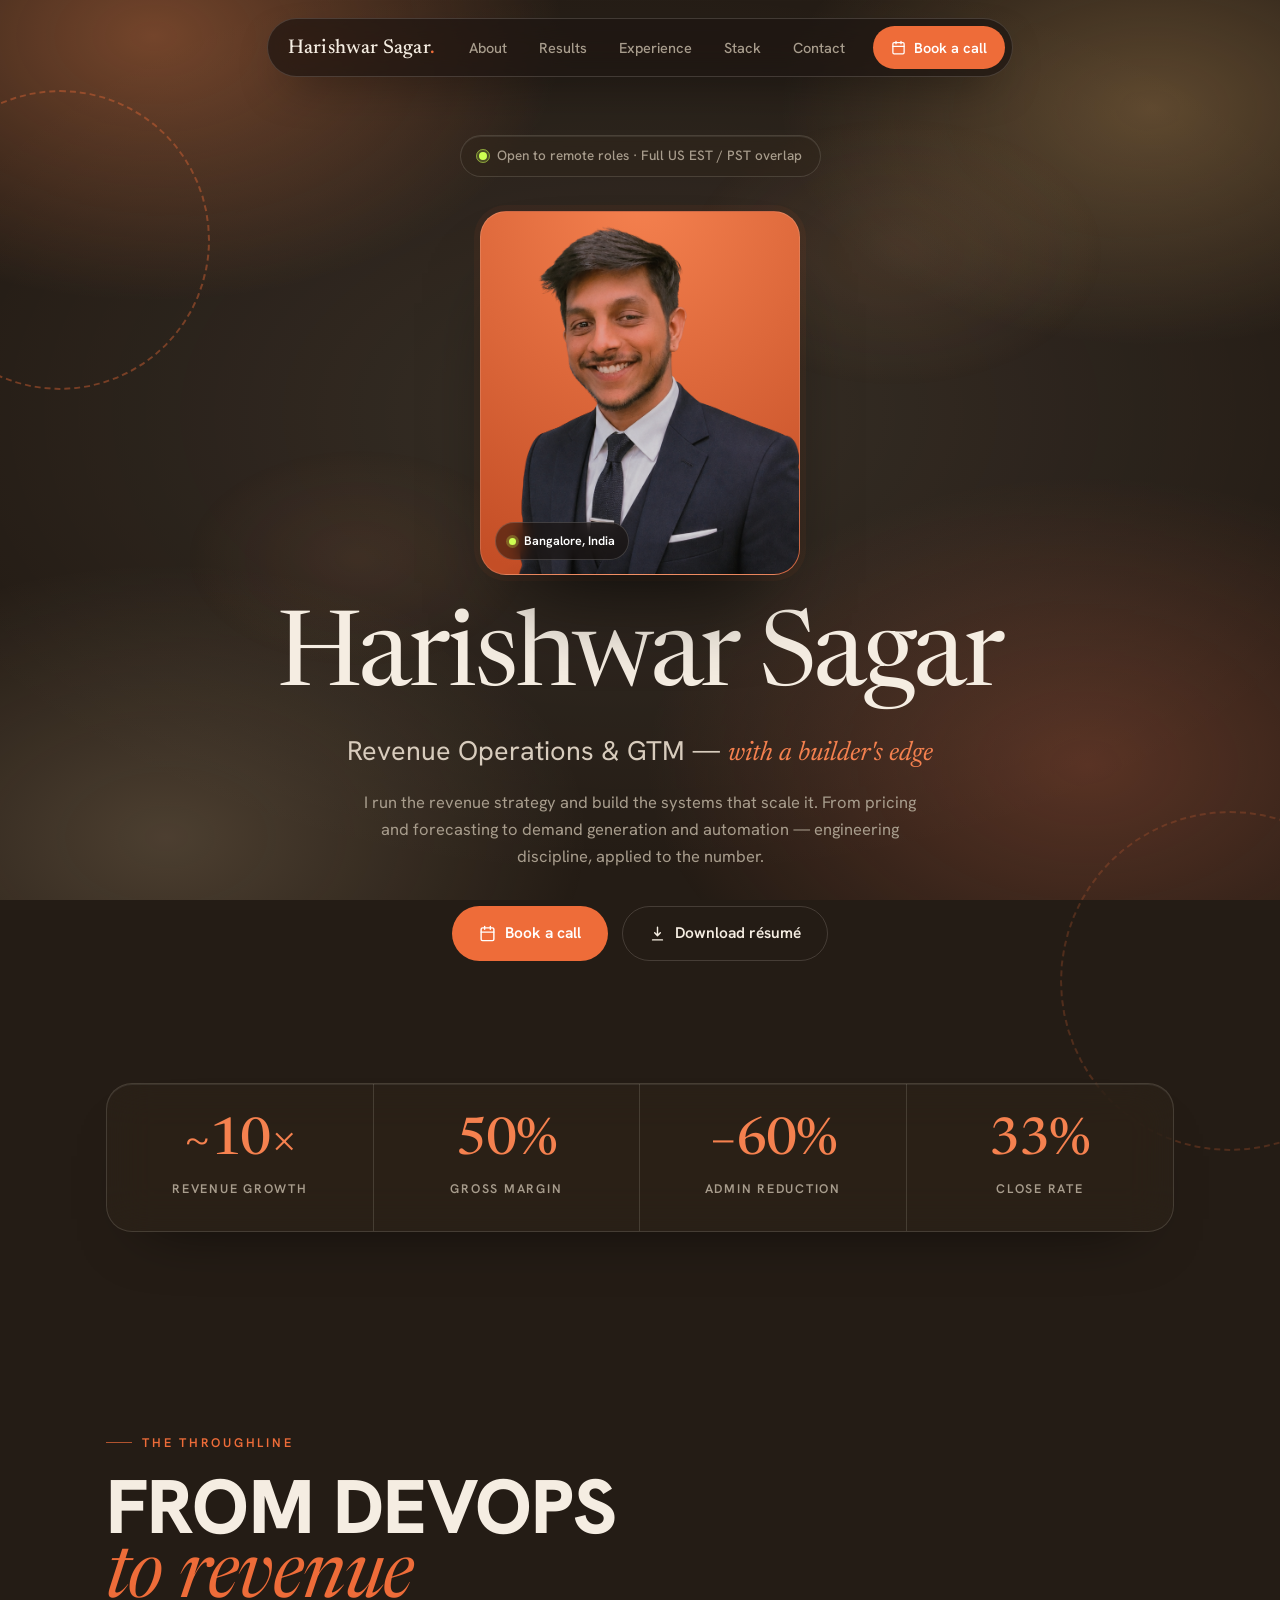
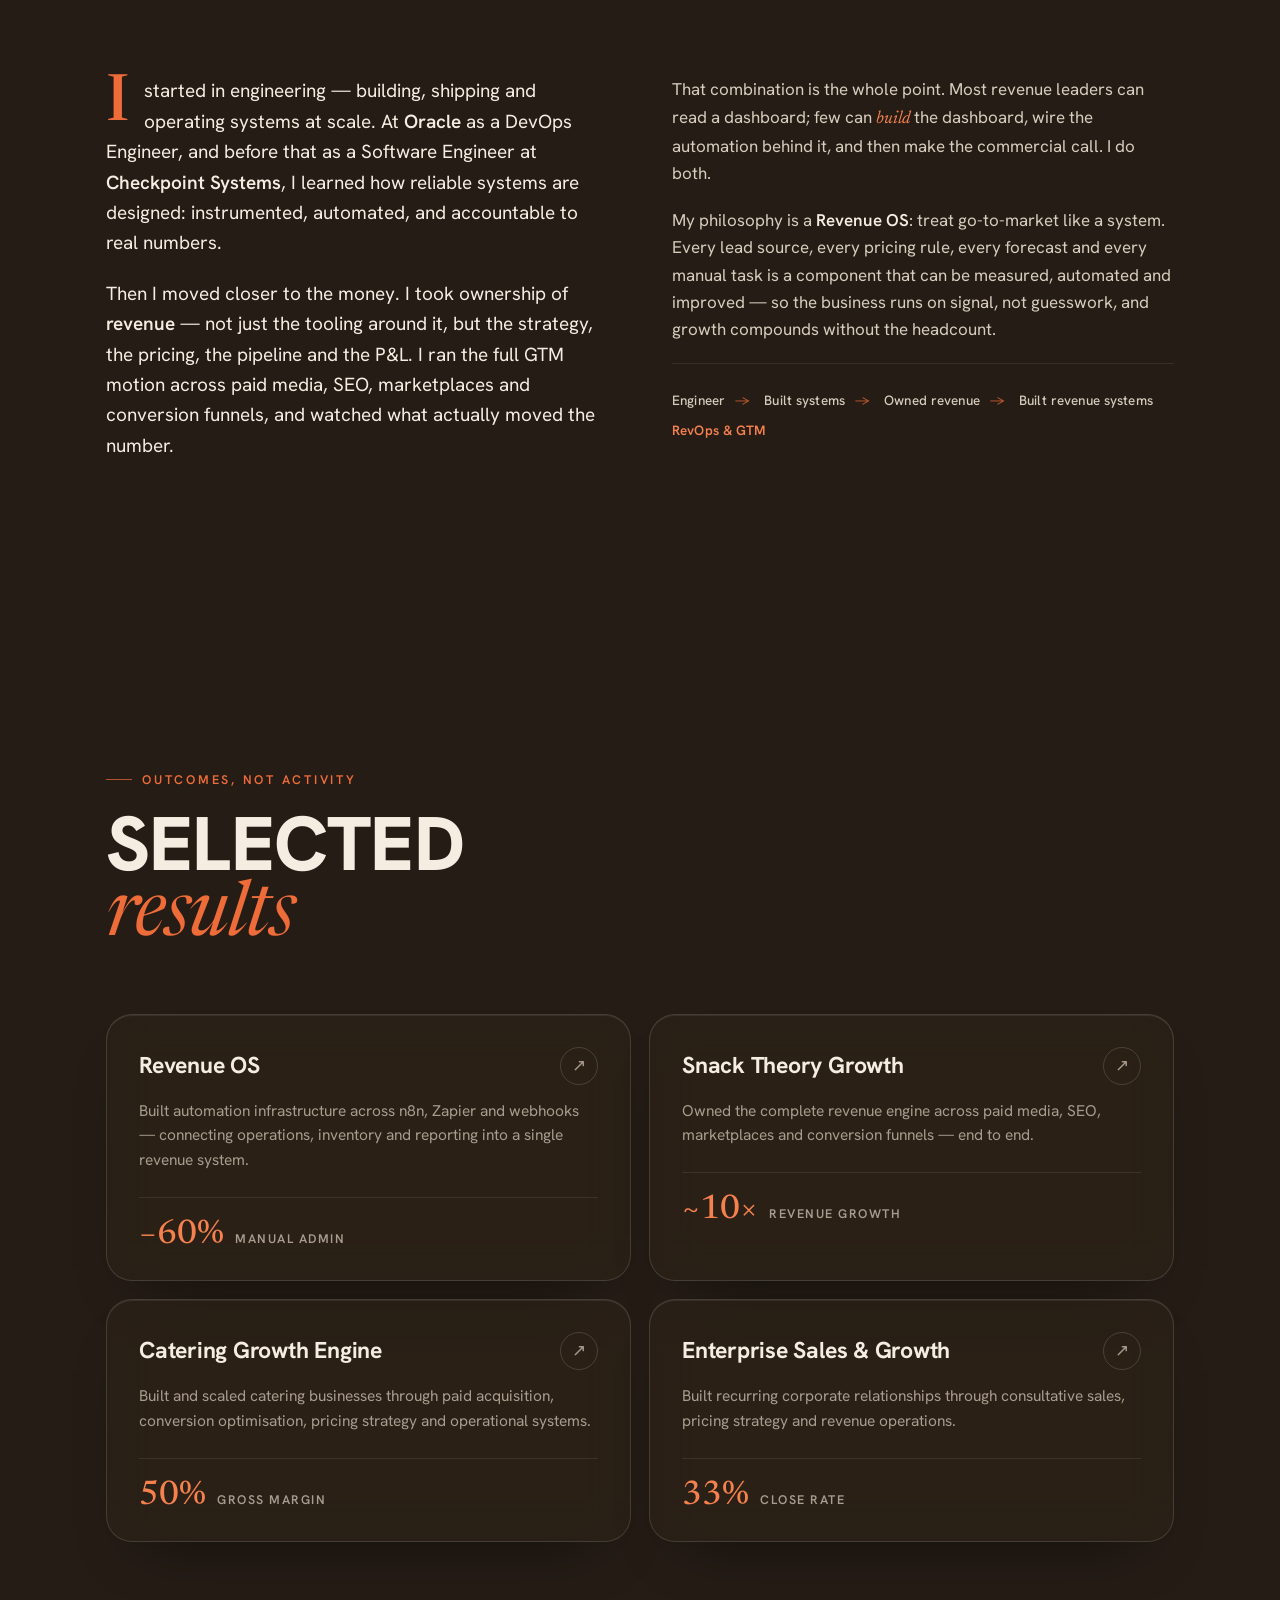
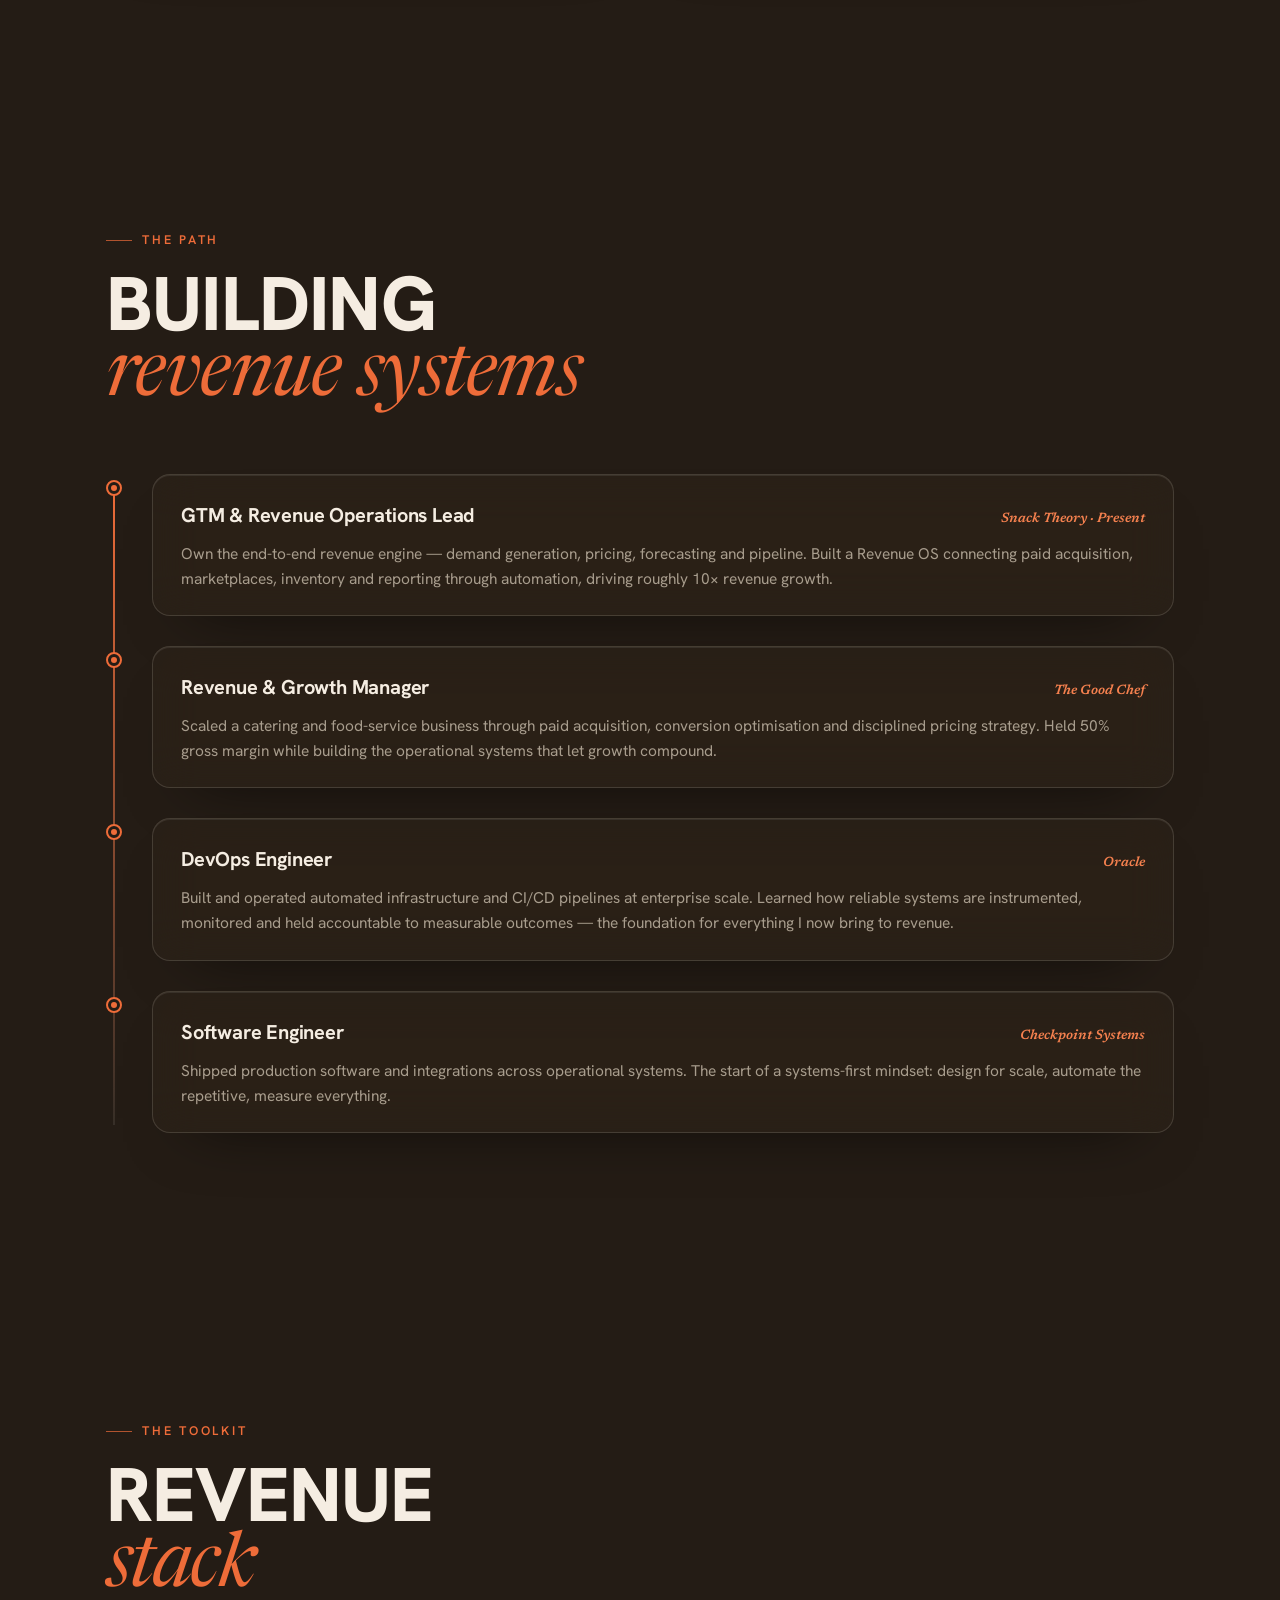
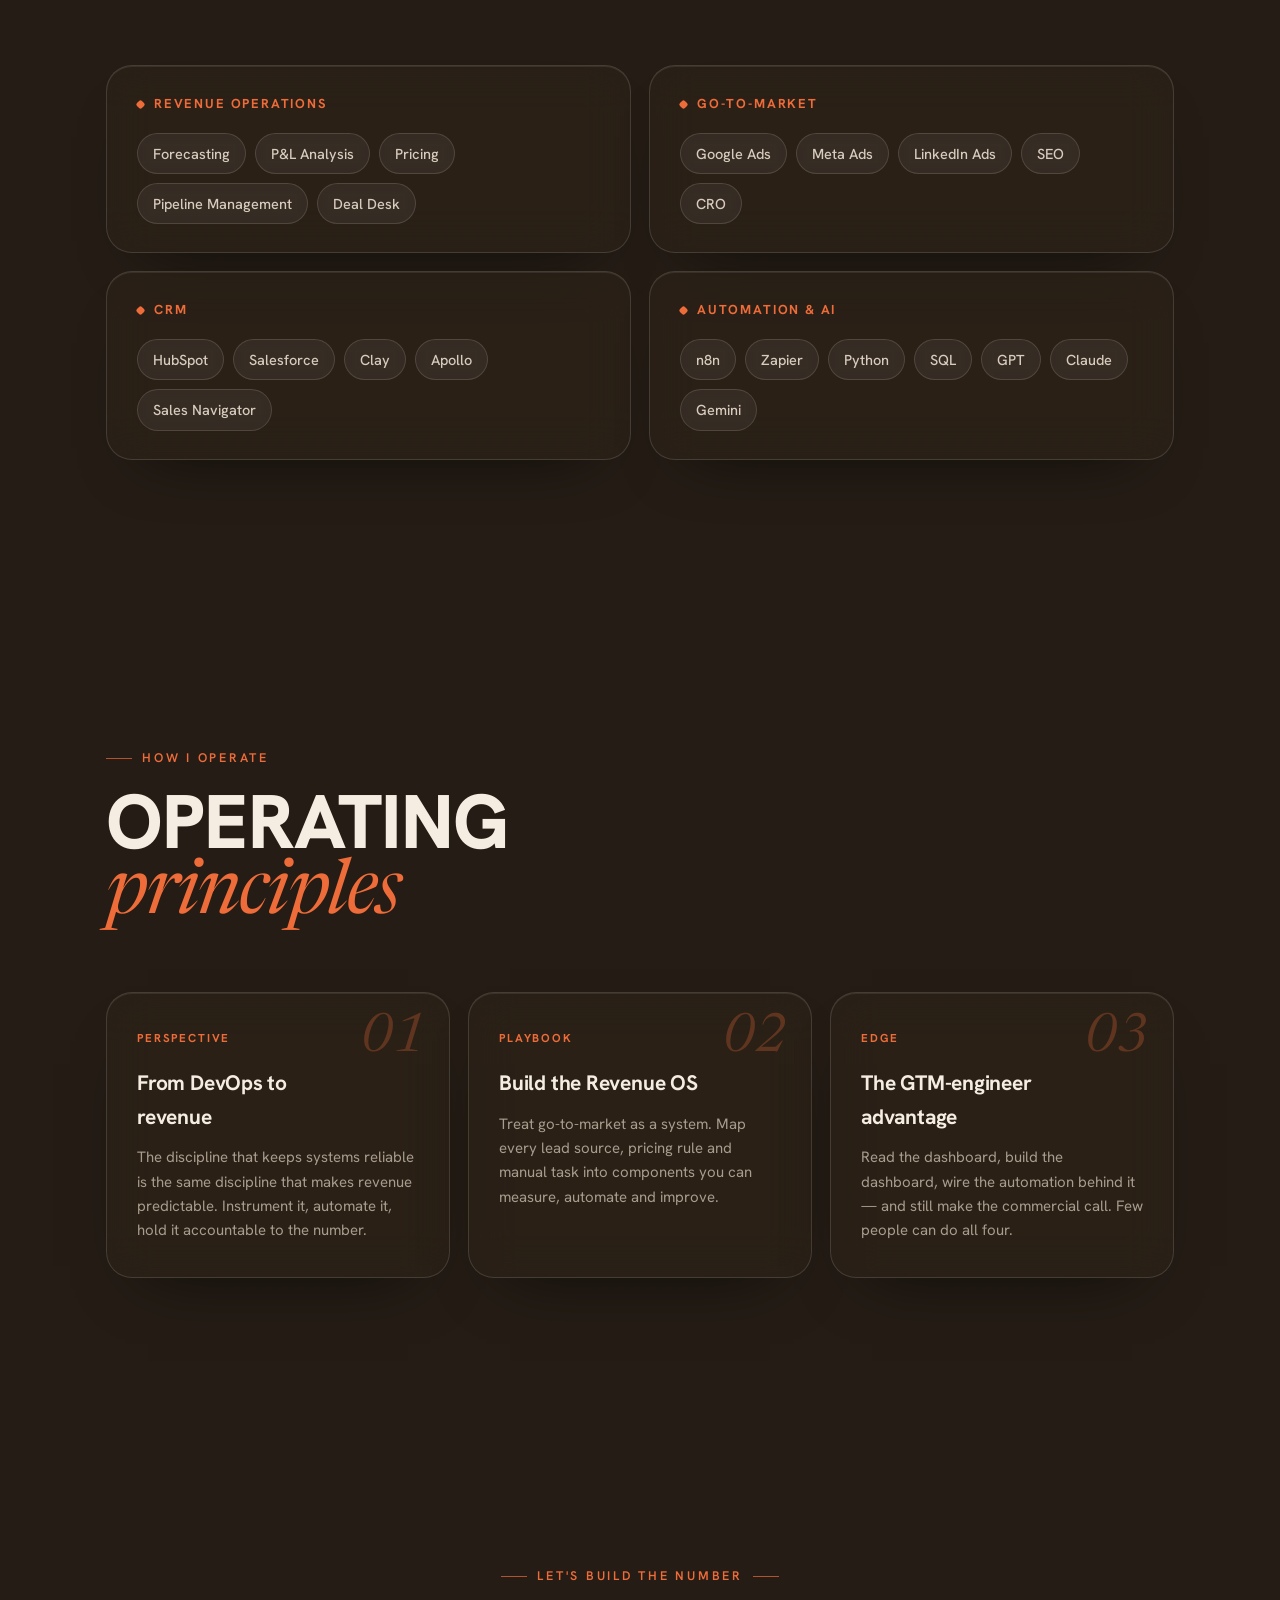
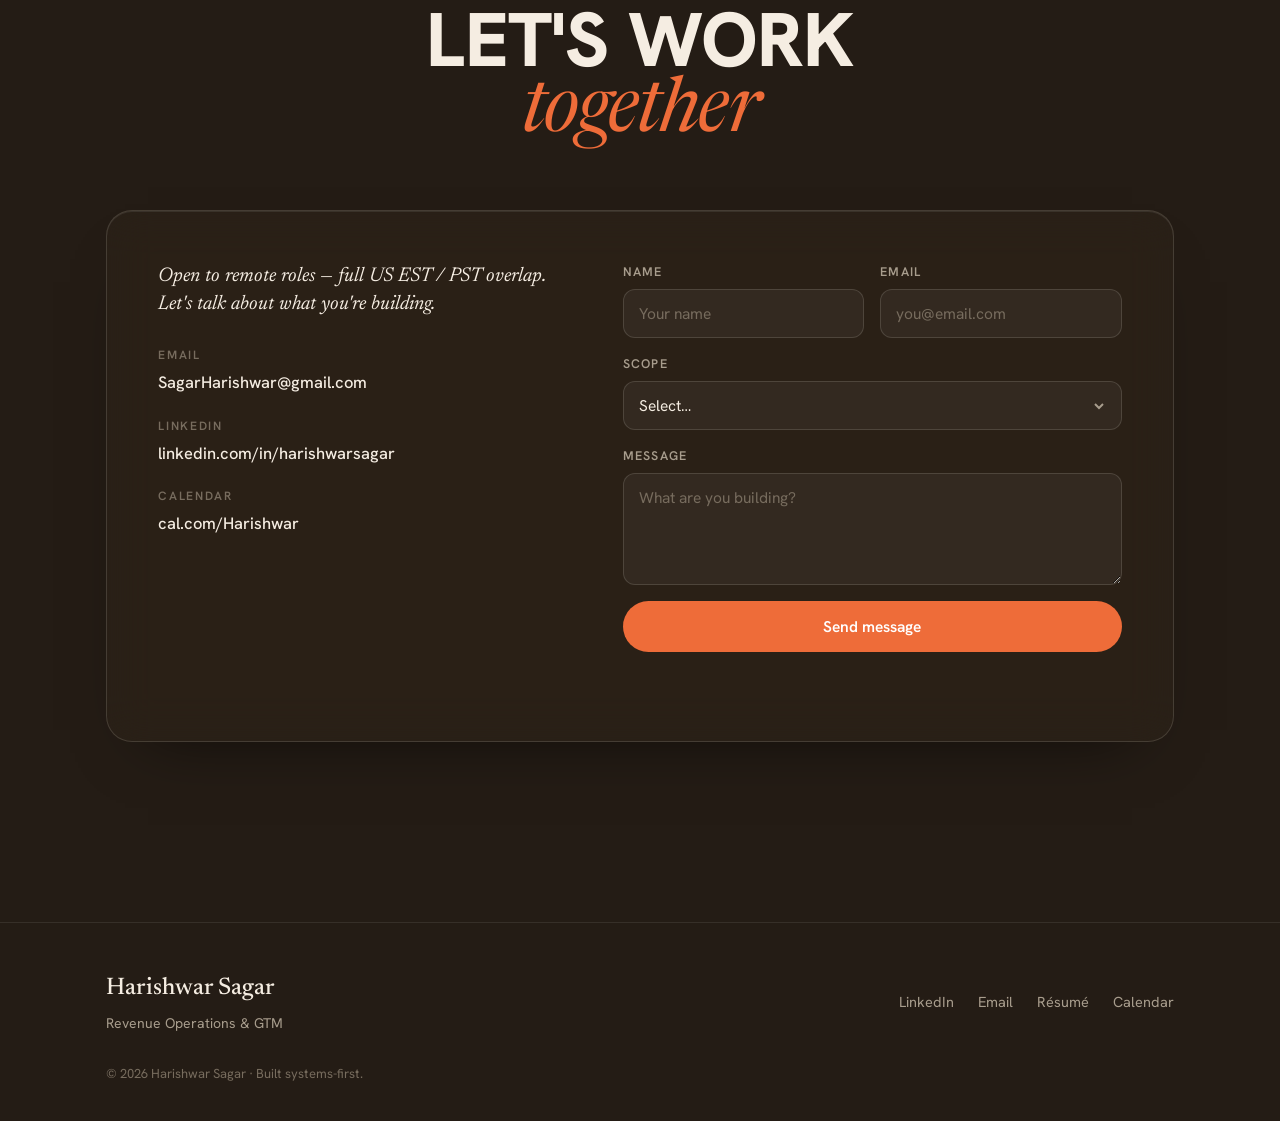
==== commit e1ce643d: "Add files via upload" ====
--- a/index.html
+++ b/index.html
@@ -3,489 +3,384 @@
 <head>
   <meta charset="UTF-8" />
   <meta name="viewport" content="width=device-width, initial-scale=1.0" />
-  <title>Harishwar Sagar — Revenue Operations & GTM</title>
-  <meta name="description" content="Harishwar Sagar — Revenue Operations (RevOps) & Go-To-Market (GTM) professional with a builder's edge. I run the strategy and build the systems that scale revenue." />
+  <title>Harishwar Sagar — Revenue Operations &amp; GTM</title>
+  <meta name="description" content="Harishwar Sagar — Revenue Operations &amp; GTM with a builder's edge. Engineering background, revenue mindset, systems-first execution. From pricing and forecasting to demand generation and automation." />
   <meta name="author" content="Harishwar Sagar" />
+  <meta name="theme-color" content="#161210" />
   <link rel="canonical" href="https://harishwarsagar.com/" />
 
-  <!-- Open Graph / social sharing -->
   <meta property="og:type" content="website" />
+  <meta property="og:title" content="Harishwar Sagar — Revenue Operations &amp; GTM" />
+  <meta property="og:description" content="Revenue Operations &amp; GTM with a builder's edge. I run the revenue strategy and build the systems that scale it." />
   <meta property="og:url" content="https://harishwarsagar.com/" />
-  <meta property="og:title" content="Harishwar Sagar — Revenue Operations & GTM" />
-  <meta property="og:description" content="I run the revenue strategy and build the systems that scale it — full-funnel growth, automation, and an engineer's toolkit." />
-  <meta property="og:image" content="https://harishwarsagar.com/assets/og-image.jpg" />
+  <meta property="og:image" content="assets/harishwar.png" />
   <meta name="twitter:card" content="summary_large_image" />
-  <meta name="twitter:title" content="Harishwar Sagar — Revenue Operations & GTM" />
-  <meta name="twitter:description" content="I run the revenue strategy and build the systems that scale it." />
-  <meta name="twitter:image" content="https://harishwarsagar.com/assets/og-image.jpg" />
-
-  <meta name="theme-color" content="#0a0706" />
-  <link rel="icon" href="assets/favicon.svg" type="image/svg+xml" />
-
-  <!-- Fonts -->
+
   <link rel="preconnect" href="https://fonts.googleapis.com" />
   <link rel="preconnect" href="https://fonts.gstatic.com" crossorigin />
-  <link href="https://fonts.googleapis.com/css2?family=Inter:wght@400;500;600;700&family=Space+Grotesk:wght@500;600;700&family=Playfair+Display:ital,wght@0,500;0,600;1,500;1,600&display=swap" rel="stylesheet" />
+  <link href="https://fonts.googleapis.com/css2?family=Newsreader:ital,opsz,wght@0,6..72,400;0,6..72,500;0,6..72,600;1,6..72,400;1,6..72,500&family=Hanken+Grotesk:wght@400;500;600;700;800&display=swap" rel="stylesheet" />
 
   <link rel="stylesheet" href="css/styles.css" />
+  <noscript><style>.reveal{opacity:1 !important;transform:none !important;}</style></noscript>
+
+  <script type="application/ld+json">
+  {
+    "@context": "https://schema.org",
+    "@type": "Person",
+    "name": "Harishwar Sagar",
+    "jobTitle": "Revenue Operations & GTM",
+    "address": { "@type": "PostalAddress", "addressLocality": "Bangalore", "addressCountry": "India" },
+    "email": "mailto:SagarHarishwar@gmail.com",
+    "url": "https://harishwarsagar.com/",
+    "sameAs": ["https://linkedin.com/in/harishwarsagar"]
+  }
+  </script>
 </head>
 <body>
-  <a class="skip-link" href="#main">Skip to content</a>
-
-  <!-- Living color that drifts behind everything -->
-  <div class="bg-aurora" aria-hidden="true">
-    <b class="b1"></b><b class="b2"></b><b class="b3"></b><b class="b4"></b><b class="b5"></b>
-  </div>
-  <div class="bg-veil" aria-hidden="true"></div>
-
-  <!-- ===== NAV ===== -->
+  <a class="skip-link" href="#hero">Skip to content</a>
+
+  <!-- ===================== NAV ===================== -->
   <header class="nav" id="nav">
-    <div class="container nav__inner">
-      <a href="#hero" class="nav__brand">HS<span class="dot">.</span></a>
+    <div class="nav__inner">
+      <a href="#hero" class="nav__brand" aria-label="Harishwar Sagar home">Harishwar Sagar<span>.</span></a>
       <nav class="nav__links" aria-label="Primary">
         <a href="#about">About</a>
+        <a href="#results">Results</a>
         <a href="#experience">Experience</a>
-        <a href="#work">Work</a>
-        <a href="#skills">Skills</a>
-        <a href="#certs">Certifications</a>
-        <a href="#testimonials">Reviews</a>
+        <a href="#stack">Stack</a>
         <a href="#contact">Contact</a>
       </nav>
-      <div class="nav__cta">
-        <button class="btn btn--primary btn--sm" data-cal-namespace="harishwar" data-cal-link="harishwar" data-cal-config='{"layout":"month_view"}'>Book a call</button>
-      </div>
-      <button class="nav__toggle" id="navToggle" aria-label="Open menu" aria-expanded="false">
+      <a href="https://cal.com/Harishwar" target="_blank" rel="noopener" class="nav__cta">
+        <svg viewBox="0 0 24 24" fill="none" stroke="currentColor" stroke-width="2" stroke-linecap="round"><rect x="3" y="4" width="18" height="18" rx="2"></rect><path d="M16 2v4M8 2v4M3 10h18"></path></svg>
+        Book a call
+      </a>
+      <button class="nav__toggle" id="navToggle" aria-label="Toggle menu" aria-expanded="false">
         <span></span><span></span><span></span>
       </button>
     </div>
+    <nav class="nav__mobile" id="navMobile" aria-label="Mobile">
+      <a href="#about">About</a>
+      <a href="#results">Results</a>
+      <a href="#experience">Experience</a>
+      <a href="#stack">Stack</a>
+      <a href="#contact">Contact</a>
+      <a href="https://cal.com/Harishwar" target="_blank" rel="noopener" class="btn btn--accent">Book a call</a>
+    </nav>
   </header>
 
-  <main id="main">
-    <!-- ===== HERO ===== -->
-    <section class="hero" id="hero">
-      <div class="hero__aura" aria-hidden="true"></div>
-
-      <!-- Giant name — top half, behind the crown of the head -->
-      <h1 class="hero__nameback" id="nameBack" aria-label="Harishwar Sagar">
-        <span class="ln1">HARISHWAR</span>
-        <span class="ln2">SAGAR</span>
-      </h1>
-
-      <!-- Headshot (auto-loads when assets/headshot.png exists) -->
-      <div class="hero__photo" id="heroPhoto">
-        <img src="assets/headshot.png" alt="Harishwar Sagar" onerror="this.parentElement.classList.add('is-empty');this.remove();" />
-      </div>
-
-      <!-- Accomplishments framing the subject -->
-      <div class="hero__orbit" id="heroOrbit" aria-hidden="true">
-        <div class="orb orb--tl"><b>~10x</b><span>Daily revenue growth</span></div>
-        <div class="orb orb--tr"><b>50%</b><span>Gross margin held</span></div>
-        <div class="orb orb--bl"><b>−60%</b><span>Operational admin cut</span></div>
-        <div class="orb orb--br"><b>33%</b><span>Inbound close rate</span></div>
-      </div>
-
-      <!-- Foreground copy — sits low, where the photo melts into the page -->
-      <div class="hero__content" id="heroContent">
-        <p class="hero__tagline">
-          Revenue Operations <span class="amp">&amp;</span> Go-To-Market
-          <span class="edge">with a builder's edge</span>
-        </p>
-        <div class="hero__actions">
-          <button class="btn btn--primary" data-cal-namespace="harishwar" data-cal-link="harishwar" data-cal-config='{"layout":"month_view"}'>
-            <svg viewBox="0 0 24 24" width="18" height="18" fill="none" stroke="currentColor" stroke-width="2"><rect x="3" y="4" width="18" height="18" rx="2"/><path d="M16 2v4M8 2v4M3 10h18"/></svg>
+  <main>
+    <!-- ===================== HERO ===================== -->
+    <section class="hero section" id="hero" data-screen-label="Hero">
+      <div class="hero__arc a1"></div>
+      <div class="hero__arc a2"></div>
+      <div class="container">
+        <span class="hero__avail reveal"><i></i> Open to remote roles · Full US EST / PST overlap</span>
+
+        <div class="photo reveal">
+          <img src="assets/harishwar.png" alt="Portrait of Harishwar Sagar" width="770" height="847" loading="eager" />
+          <span class="photo__badge"><i></i> Bangalore, India</span>
+        </div>
+
+        <h1 class="hero__name reveal">Harishwar Sagar</h1>
+        <p class="hero__tagline reveal">Revenue Operations &amp; GTM — <em>with a builder's edge</em></p>
+        <p class="hero__body reveal">I run the revenue strategy and build the systems that scale it. From pricing and forecasting to demand generation and automation — engineering discipline, applied to the number.</p>
+        <div class="hero__actions reveal">
+          <a href="https://cal.com/Harishwar" target="_blank" rel="noopener" class="btn btn--accent">
+            <svg viewBox="0 0 24 24" fill="none" stroke="currentColor" stroke-width="2" stroke-linecap="round"><rect x="3" y="4" width="18" height="18" rx="2"></rect><path d="M16 2v4M8 2v4M3 10h18"></path></svg>
             Book a call
-          </button>
-          <a class="btn btn--ghost" href="resume/Harishwar_Sagar_GTM_RevOps_Resume.pdf" target="_blank" rel="noopener">
-            <svg viewBox="0 0 24 24" width="18" height="18" fill="none" stroke="currentColor" stroke-width="2"><path d="M12 3v12m0 0l-4-4m4 4l4-4M5 21h14"/></svg>
+          </a>
+          <a href="content/Resume.pdf" target="_blank" rel="noopener" class="btn btn--ghost">
+            <svg viewBox="0 0 24 24" fill="none" stroke="currentColor" stroke-width="2" stroke-linecap="round" stroke-linejoin="round"><path d="M12 3v12m0 0l-4-4m4 4l4-4M5 21h14"></path></svg>
             Download résumé
           </a>
         </div>
-        <span class="hero__avail"><span class="badge__dot"></span> Open to remote roles · Revenue Operations &amp; Growth Marketing · Full US overlap</span>
-
-        <!-- Mobile-only stacked stats -->
-        <div class="hero__stats">
-          <div class="orb"><b>~10x</b><span>Daily revenue</span></div>
-          <div class="orb"><b>50%</b><span>Gross margin</span></div>
-          <div class="orb"><b>−60%</b><span>Admin cut</span></div>
-          <div class="orb"><b>33%</b><span>Close rate</span></div>
-        </div>
-      </div>
-
-      <a class="scroll-cue" id="scrollCue" href="#about" aria-label="Scroll to explore">
-        <span>Scroll</span>
-        <span class="scroll-cue__line"></span>
-      </a>
-      <div class="hero__fade" aria-hidden="true"></div>
-    </section>
-
-    <!-- ===== TOOLS MARQUEE ===== -->
-    <section class="marquee" aria-label="Tools I work with">
-      <div class="marquee__strip">
-        <div class="marquee__track">
-          <div class="marquee__group">
-            <span class="chip"><span class="chip__ico" style="--c:#EA4B71" data-m="n8"><img src="assets/logos/n8n.svg" alt="" loading="lazy" onerror="this.remove()"></span>n8n</span>
-            <i class="spark"></i>
-            <span class="chip"><span class="chip__ico" style="--c:#FF4F00" data-m="Zp"><img src="assets/logos/zapier.svg" alt="" loading="lazy" onerror="this.remove()"></span>Zapier</span>
-            <i class="spark"></i>
-            <span class="chip"><span class="chip__ico" style="--c:#6D00CC" data-m="Mk"><img src="assets/logos/make.svg" alt="" loading="lazy" onerror="this.remove()"></span>Make</span>
-            <i class="spark"></i>
-            <span class="chip"><span class="chip__ico" style="--c:#5B8DEF" data-m="Cl"></span>Clay</span>
-            <i class="spark"></i>
-            <span class="chip"><span class="chip__ico" style="--c:#5C4EE5" data-m="Ap"></span>Apollo</span>
-            <i class="spark"></i>
-            <span class="chip"><span class="chip__ico" style="--c:#FF7A59" data-m="Hs"><img src="assets/logos/hubspot.svg" alt="" loading="lazy" onerror="this.remove()"></span>HubSpot</span>
-            <i class="spark"></i>
-            <span class="chip"><span class="chip__ico" style="--c:#00A1E0" data-m="Sf"><img src="assets/logos/salesforce.svg" alt="" loading="lazy" onerror="this.remove()"></span>Salesforce</span>
-            <i class="spark"></i>
-            <span class="chip"><span class="chip__ico" style="--c:#4285F4" data-m="Lk"><img src="assets/logos/looker.svg" alt="" loading="lazy" onerror="this.remove()"></span>Looker</span>
-            <i class="spark"></i>
-            <span class="chip"><span class="chip__ico" style="--c:#E8710A" data-m="GA"><img src="assets/logos/ga4.svg" alt="" loading="lazy" onerror="this.remove()"></span>GA4</span>
-            <i class="spark"></i>
-            <span class="chip"><span class="chip__ico" style="--c:#3776AB" data-m="Py"><img src="assets/logos/python.svg" alt="" loading="lazy" onerror="this.remove()"></span>Python</span>
-            <i class="spark"></i>
-            <span class="chip"><span class="chip__ico" style="--c:#00A7A0" data-m="SQL"><img src="assets/logos/sql.svg" alt="" loading="lazy" onerror="this.remove()"></span>SQL</span>
-            <i class="spark"></i>
-            <span class="chip"><span class="chip__ico" style="--c:#635BFF" data-m="{}"></span>Webhooks</span>
-            <i class="spark"></i>
-            <span class="chip"><span class="chip__ico" style="--c:#6C5CE7" data-m="In"></span>Instantly</span>
-            <i class="spark"></i>
-            <span class="chip"><span class="chip__ico" style="--c:#0A66C2" data-m="Li"><img src="assets/logos/linkedin.svg" alt="" loading="lazy" onerror="this.remove()"></span>Sales Navigator</span>
-            <i class="spark"></i>
-            <span class="chip"><span class="chip__ico" style="--c:#D97757" data-m="C"><img src="assets/logos/claude.svg" alt="" loading="lazy" onerror="this.remove()"></span>Claude</span>
-            <i class="spark"></i>
-            <span class="chip"><span class="chip__ico" style="--c:#10A37F" data-m="AI"></span>OpenAI</span>
-            <i class="spark"></i>
-          </div>
-          <div class="marquee__group" aria-hidden="true">
-            <span class="chip"><span class="chip__ico" style="--c:#EA4B71" data-m="n8"><img src="assets/logos/n8n.svg" alt="" loading="lazy" onerror="this.remove()"></span>n8n</span>
-            <i class="spark"></i>
-            <span class="chip"><span class="chip__ico" style="--c:#FF4F00" data-m="Zp"><img src="assets/logos/zapier.svg" alt="" loading="lazy" onerror="this.remove()"></span>Zapier</span>
-            <i class="spark"></i>
-            <span class="chip"><span class="chip__ico" style="--c:#6D00CC" data-m="Mk"><img src="assets/logos/make.svg" alt="" loading="lazy" onerror="this.remove()"></span>Make</span>
-            <i class="spark"></i>
-            <span class="chip"><span class="chip__ico" style="--c:#5B8DEF" data-m="Cl"></span>Clay</span>
-            <i class="spark"></i>
-            <span class="chip"><span class="chip__ico" style="--c:#5C4EE5" data-m="Ap"></span>Apollo</span>
-            <i class="spark"></i>
-            <span class="chip"><span class="chip__ico" style="--c:#FF7A59" data-m="Hs"><img src="assets/logos/hubspot.svg" alt="" loading="lazy" onerror="this.remove()"></span>HubSpot</span>
-            <i class="spark"></i>
-            <span class="chip"><span class="chip__ico" style="--c:#00A1E0" data-m="Sf"><img src="assets/logos/salesforce.svg" alt="" loading="lazy" onerror="this.remove()"></span>Salesforce</span>
-            <i class="spark"></i>
-            <span class="chip"><span class="chip__ico" style="--c:#4285F4" data-m="Lk"><img src="assets/logos/looker.svg" alt="" loading="lazy" onerror="this.remove()"></span>Looker</span>
-            <i class="spark"></i>
-            <span class="chip"><span class="chip__ico" style="--c:#E8710A" data-m="GA"><img src="assets/logos/ga4.svg" alt="" loading="lazy" onerror="this.remove()"></span>GA4</span>
-            <i class="spark"></i>
-            <span class="chip"><span class="chip__ico" style="--c:#3776AB" data-m="Py"><img src="assets/logos/python.svg" alt="" loading="lazy" onerror="this.remove()"></span>Python</span>
-            <i class="spark"></i>
-            <span class="chip"><span class="chip__ico" style="--c:#00A7A0" data-m="SQL"><img src="assets/logos/sql.svg" alt="" loading="lazy" onerror="this.remove()"></span>SQL</span>
-            <i class="spark"></i>
-            <span class="chip"><span class="chip__ico" style="--c:#635BFF" data-m="{}"></span>Webhooks</span>
-            <i class="spark"></i>
-            <span class="chip"><span class="chip__ico" style="--c:#6C5CE7" data-m="In"></span>Instantly</span>
-            <i class="spark"></i>
-            <span class="chip"><span class="chip__ico" style="--c:#0A66C2" data-m="Li"><img src="assets/logos/linkedin.svg" alt="" loading="lazy" onerror="this.remove()"></span>Sales Navigator</span>
-            <i class="spark"></i>
-            <span class="chip"><span class="chip__ico" style="--c:#D97757" data-m="C"><img src="assets/logos/claude.svg" alt="" loading="lazy" onerror="this.remove()"></span>Claude</span>
-            <i class="spark"></i>
-            <span class="chip"><span class="chip__ico" style="--c:#10A37F" data-m="AI"></span>OpenAI</span>
-            <i class="spark"></i>
-          </div>
-        </div>
-      </div>
-    </section>
-
-    <!-- ===== ABOUT ===== -->
-    <section class="section section--seam" id="about">
-      <div class="container">
-        <div class="section__head reveal">
-          <span class="eyebrow">Remote Revenue Operations &amp; Growth</span>
-          <h2 class="section__title">From DevOps to Revenue</h2>
-        </div>
-        <div class="about reveal">
-          <p>I run the revenue strategy <strong>and</strong> build the systems that scale it — full-funnel growth, pricing &amp; P&amp;L, automation, and an engineer's toolkit. The rare hybrid who can set the plan and ship the machine.</p>
-          <p>I started in core engineering — building CI/CD pipelines and cloud infrastructure at <strong>Oracle (Cerner)</strong> and <strong>Checkpoint Systems</strong>. Daily calls translating technical fixes into business value for US stakeholders pulled me toward the revenue side, and I never looked back.</p>
-          <p>Today I own go-to-market and revenue operations end to end: <strong>pricing, forecasting, P&amp;L, and demand generation</strong> — and I build the <strong>automation that connects it all</strong>. I scaled a venture roughly <strong>10x on daily revenue</strong>, held <strong>50% margins</strong>, and cut operational admin <strong>~60%</strong> with a custom "Revenue OS."</p>
-          <p>The combination is the point: someone who can both <strong>set the revenue strategy</strong> and <strong>ship the systems</strong> that run it.</p>
-        </div>
-      </div>
-    </section>
-
-    <!-- ===== EXPERIENCE ===== -->
-    <section class="section section--alt" id="experience">
-      <div class="container">
-        <div class="section__head reveal">
-          <span class="eyebrow">Experience</span>
-          <h2 class="section__title">A track record of building &amp; scaling</h2>
+      </div>
+    </section>
+
+    <!-- ===================== METRICS ===================== -->
+    <section class="section section--tight" id="metrics" aria-label="Key results">
+      <div class="container">
+        <div class="metrics reveal">
+          <div class="metric">
+            <span class="metric__value" data-count="10" data-prefix="~" data-suffix="×">~0×</span>
+            <span class="metric__label">Revenue Growth</span>
+          </div>
+          <div class="metric">
+            <span class="metric__value" data-count="50" data-suffix="%">0%</span>
+            <span class="metric__label">Gross Margin</span>
+          </div>
+          <div class="metric">
+            <span class="metric__value" data-count="60" data-prefix="−" data-suffix="%">−0%</span>
+            <span class="metric__label">Admin Reduction</span>
+          </div>
+          <div class="metric">
+            <span class="metric__value" data-count="33" data-suffix="%">0%</span>
+            <span class="metric__label">Close Rate</span>
+          </div>
+        </div>
+      </div>
+    </section>
+
+    <!-- ===================== ABOUT ===================== -->
+    <section class="section about" id="about" data-screen-label="About">
+      <div class="container">
+        <div class="h-head reveal">
+          <span class="eyebrow">The throughline</span>
+          <h2 class="h-sec"><span class="solid">From DevOps</span><span class="ghost">to revenue</span></h2>
+        </div>
+        <div class="about__grid">
+          <div class="about__lead reveal">
+            <p>I started in engineering — building, shipping and operating systems at scale. At <strong>Oracle</strong> as a DevOps Engineer, and before that as a Software Engineer at <strong>Checkpoint Systems</strong>, I learned how reliable systems are designed: instrumented, automated, and accountable to real numbers.</p>
+            <p>Then I moved closer to the money. I took ownership of <strong>revenue</strong> — not just the tooling around it, but the strategy, the pricing, the pipeline and the P&amp;L. I ran the full GTM motion across paid media, SEO, marketplaces and conversion funnels, and watched what actually moved the number.</p>
+          </div>
+          <div class="about__body reveal">
+            <p>That combination is the whole point. Most revenue leaders can read a dashboard; few can <em>build</em> the dashboard, wire the automation behind it, and then make the commercial call. I do both.</p>
+            <p>My philosophy is a <strong>Revenue OS</strong>: treat go-to-market like a system. Every lead source, every pricing rule, every forecast and every manual task is a component that can be measured, automated and improved — so the business runs on signal, not guesswork, and growth compounds without the headcount.</p>
+            <p class="about__line"><span>Engineer</span><span>Built systems</span><span>Owned revenue</span><span>Built revenue systems</span><strong>RevOps &amp; GTM</strong></p>
+          </div>
+        </div>
+      </div>
+    </section>
+
+    <!-- ===================== RESULTS ===================== -->
+    <section class="section" id="results" data-screen-label="Results">
+      <div class="container">
+        <div class="h-head reveal">
+          <span class="eyebrow">Outcomes, not activity</span>
+          <h2 class="h-sec"><span class="solid">Selected</span><span class="ghost">results</span></h2>
+        </div>
+        <div class="results">
+          <article class="result-card reveal">
+            <div class="result-card__head">
+              <h3>Revenue OS</h3>
+              <span class="result-card__arrow" aria-hidden="true">↗</span>
+            </div>
+            <p>Built automation infrastructure across n8n, Zapier and webhooks — connecting operations, inventory and reporting into a single revenue system.</p>
+            <div class="result-card__metric"><strong>−60%</strong><span>Manual Admin</span></div>
+          </article>
+          <article class="result-card reveal">
+            <div class="result-card__head">
+              <h3>Snack Theory Growth</h3>
+              <span class="result-card__arrow" aria-hidden="true">↗</span>
+            </div>
+            <p>Owned the complete revenue engine across paid media, SEO, marketplaces and conversion funnels — end to end.</p>
+            <div class="result-card__metric"><strong>~10×</strong><span>Revenue Growth</span></div>
+          </article>
+          <article class="result-card reveal">
+            <div class="result-card__head">
+              <h3>Catering Growth Engine</h3>
+              <span class="result-card__arrow" aria-hidden="true">↗</span>
+            </div>
+            <p>Built and scaled catering businesses through paid acquisition, conversion optimisation, pricing strategy and operational systems.</p>
+            <div class="result-card__metric"><strong>50%</strong><span>Gross Margin</span></div>
+          </article>
+          <article class="result-card reveal">
+            <div class="result-card__head">
+              <h3>Enterprise Sales &amp; Growth</h3>
+              <span class="result-card__arrow" aria-hidden="true">↗</span>
+            </div>
+            <p>Built recurring corporate relationships through consultative sales, pricing strategy and revenue operations.</p>
+            <div class="result-card__metric"><strong>33%</strong><span>Close Rate</span></div>
+          </article>
+        </div>
+      </div>
+    </section>
+
+    <!-- ===================== EXPERIENCE ===================== -->
+    <section class="section" id="experience" data-screen-label="Experience">
+      <div class="container">
+        <div class="h-head reveal">
+          <span class="eyebrow">The path</span>
+          <h2 class="h-sec"><span class="solid">Building</span><span class="ghost">revenue systems</span></h2>
         </div>
         <ol class="timeline">
-          <li class="tl reveal">
-            <div class="tl__dot"></div>
-            <div class="tl__card">
-              <div class="tl__top">
+          <li class="timeline__item reveal">
+            <div class="timeline__marker" aria-hidden="true"></div>
+            <div class="timeline__card">
+              <div class="timeline__top">
                 <h3>GTM &amp; Revenue Operations Lead</h3>
-                <span class="tl__date">Jun 2025 — Present</span>
-              </div>
-              <p class="tl__org">Snack Theory <span class="muted">· Cloud kitchen division of The Good Chef</span></p>
-              <p class="tl__note">Promoted to own the full go-to-market and revenue engine end to end.</p>
-              <ul>
-                <li>Scaled daily revenue <strong>~10x</strong> by owning the entire funnel — paid media (Google, Meta, YouTube, LinkedIn), SEO &amp; GEO, Google Shopping &amp; local listings, and marketplace partnerships.</li>
-                <li>Engineered a custom <strong>"Revenue OS"</strong> across n8n, Zapier &amp; Webhooks — cutting manual admin <strong>~60%</strong> and surfacing real-time revenue insight.</li>
-                <li>Owned <strong>P&amp;L, pricing/discount strategy, and budget optimization</strong> at ~50% gross margins.</li>
-              </ul>
+                <span class="timeline__meta">Snack Theory · Present</span>
+              </div>
+              <p>Own the end-to-end revenue engine — demand generation, pricing, forecasting and pipeline. Built a Revenue OS connecting paid acquisition, marketplaces, inventory and reporting through automation, driving roughly 10× revenue growth.</p>
             </div>
           </li>
-          <li class="tl reveal">
-            <div class="tl__dot"></div>
-            <div class="tl__card">
-              <div class="tl__top">
+          <li class="timeline__item reveal">
+            <div class="timeline__marker" aria-hidden="true"></div>
+            <div class="timeline__card">
+              <div class="timeline__top">
                 <h3>Revenue &amp; Growth Manager</h3>
-                <span class="tl__date">Jul 2023 — Jun 2025</span>
-              </div>
-              <p class="tl__org">The Good Chef <span class="muted">· B2B catering &amp; events</span></p>
-              <ul>
-                <li>Ran the <strong>full-cycle B2B sales process</strong>, converting and retaining corporate clients including <strong>Unacademy</strong> and <strong>HSBC</strong>.</li>
-                <li>Maintained a <strong>33% close rate</strong> on inbound leads through discovery, objection handling, and high-value proposals.</li>
-                <li>Owned pricing authority at a strict <strong>50% gross margin</strong> and built the early demand engine.</li>
-              </ul>
+                <span class="timeline__meta">The Good Chef</span>
+              </div>
+              <p>Scaled a catering and food-service business through paid acquisition, conversion optimisation and disciplined pricing strategy. Held 50% gross margin while building the operational systems that let growth compound.</p>
             </div>
           </li>
-          <li class="tl reveal">
-            <div class="tl__dot"></div>
-            <div class="tl__card">
-              <div class="tl__top">
+          <li class="timeline__item reveal">
+            <div class="timeline__marker" aria-hidden="true"></div>
+            <div class="timeline__card">
+              <div class="timeline__top">
                 <h3>DevOps Engineer</h3>
-                <span class="tl__date">May 2022 — Jul 2023</span>
-              </div>
-              <p class="tl__org">Oracle <span class="muted">· Cerner Healthcare</span></p>
-              <ul>
-                <li>Primary engineering liaison on <strong>daily calls with US stakeholders</strong> — translating technical fixes into business value and supporting deals.</li>
-                <li>Built automated <strong>CI/CD pipelines</strong> (GitLab, Jira automation, Chef), reducing build/release failures <strong>40%+</strong>.</li>
-              </ul>
+                <span class="timeline__meta">Oracle</span>
+              </div>
+              <p>Built and operated automated infrastructure and CI/CD pipelines at enterprise scale. Learned how reliable systems are instrumented, monitored and held accountable to measurable outcomes — the foundation for everything I now bring to revenue.</p>
             </div>
           </li>
-          <li class="tl reveal">
-            <div class="tl__dot"></div>
-            <div class="tl__card">
-              <div class="tl__top">
+          <li class="timeline__item reveal">
+            <div class="timeline__marker" aria-hidden="true"></div>
+            <div class="timeline__card">
+              <div class="timeline__top">
                 <h3>Software Engineer</h3>
-                <span class="tl__date">Nov 2020 — May 2022</span>
-              </div>
-              <p class="tl__org">Checkpoint Systems</p>
-              <ul>
-                <li>Engineered cloud infrastructure (Azure, Docker, Kubernetes) at <strong>99.9% uptime</strong>; built automation scripts and full-stack features (Node.js, React.js, SQL).</li>
-              </ul>
+                <span class="timeline__meta">Checkpoint Systems</span>
+              </div>
+              <p>Shipped production software and integrations across operational systems. The start of a systems-first mindset: design for scale, automate the repetitive, measure everything.</p>
             </div>
           </li>
         </ol>
       </div>
     </section>
 
-    <!-- ===== PROOF OF WORK ===== -->
-    <section class="section" id="work">
-      <div class="container">
-        <div class="section__head reveal">
-          <span class="eyebrow">Proof of work</span>
-          <h2 class="section__title">Selected results</h2>
-          <p class="section__lead">Outcomes over activity — every project tied to a revenue metric.</p>
-        </div>
-        <div class="cards">
-          <article class="card reveal">
-            <div class="card__icon">⚙️</div>
-            <h3>The "Revenue OS"</h3>
-            <p>Headless automation across n8n, Zapier &amp; Webhooks connecting orders, inventory, and finance reporting.</p>
-            <div class="card__metric">−60% <span>manual admin</span></div>
-          </article>
-          <article class="card reveal">
-            <div class="card__icon">📈</div>
-            <h3>Snack Theory growth</h3>
-            <p>Full-funnel demand gen across paid, SEO/GEO, and marketplaces, routed into landing pages and closed 1:1.</p>
-            <div class="card__metric">~10x <span>daily revenue</span></div>
-          </article>
-          <article class="card reveal">
-            <div class="card__icon">🛒</div>
-            <h3>Dyeme.co — DTC e-commerce</h3>
-            <p>Built a Shopify + Etsy store with paid social and CRO; optimized checkout and creative.</p>
-            <div class="card__metric">2.8–3x <span>ROAS · CVR 1.2%→3.5%</span></div>
-          </article>
-          <article class="card reveal">
-            <div class="card__icon">🧭</div>
-            <h3>Escape Limits — travel-tech</h3>
-            <p>Meta funnels, retargeting, and automated WhatsApp/SMS cadences scaled the booking engine.</p>
-            <div class="card__metric">5%→40% <span>ad-to-booking (8x)</span></div>
-          </article>
-        </div>
-
-        <div class="proof reveal">
-          <h3 class="proof__title">Proof gallery</h3>
-          <p class="muted">Dashboards, automations, and results. <span class="hint">(Drop images into <code>assets/proof-1.jpg … proof-4.jpg</code>.)</span></p>
-          <div class="gallery">
-            <button class="shot" data-placeholder="assets/proof-1.jpg"><img src="assets/proof-1.jpg" alt="Proof of work 1" onerror="this.parentElement.classList.add('is-empty');this.remove();"/></button>
-            <button class="shot" data-placeholder="assets/proof-2.jpg"><img src="assets/proof-2.jpg" alt="Proof of work 2" onerror="this.parentElement.classList.add('is-empty');this.remove();"/></button>
-            <button class="shot" data-placeholder="assets/proof-3.jpg"><img src="assets/proof-3.jpg" alt="Proof of work 3" onerror="this.parentElement.classList.add('is-empty');this.remove();"/></button>
-            <button class="shot" data-placeholder="assets/proof-4.jpg"><img src="assets/proof-4.jpg" alt="Proof of work 4" onerror="this.parentElement.classList.add('is-empty');this.remove();"/></button>
-          </div>
-        </div>
-      </div>
-    </section>
-
-    <!-- ===== SKILLS ===== -->
-    <section class="section section--alt" id="skills">
-      <div class="container">
-        <div class="section__head reveal">
-          <span class="eyebrow">Skills &amp; stack</span>
-          <h2 class="section__title">What I work with</h2>
-        </div>
-        <div class="skills">
-          <div class="skillgroup reveal">
-            <h3>Revenue Operations</h3>
-            <div class="tags">
-              <span>RevOps process design</span><span>Pipeline management</span><span>Forecasting</span><span>P&amp;L analysis</span><span>Unit economics (CAC/LTV/ROAS)</span><span>Pricing &amp; discount strategy</span><span>Budget optimization</span><span>Deal desk</span>
-            </div>
-          </div>
-          <div class="skillgroup reveal">
-            <h3>GTM &amp; Demand Generation</h3>
-            <div class="tags">
-              <span>Full-funnel acquisition</span><span>Paid media (Google/Meta/YouTube/LinkedIn)</span><span>SEO &amp; GEO</span><span>Marketplace growth</span><span>Outbound &amp; cold email</span><span>A/B &amp; split testing</span><span>Funnels &amp; CRO</span>
-            </div>
-          </div>
-          <div class="skillgroup reveal">
-            <h3>CRM &amp; GTM Tech</h3>
-            <div class="tags">
-              <span>HubSpot</span><span>Salesforce</span><span>Clay</span><span>Apollo</span><span>LinkedIn Sales Navigator</span><span>Hunter</span><span>Instantly</span><span>Looker</span><span>GA4</span>
-            </div>
-          </div>
-          <div class="skillgroup reveal">
-            <h3>Automation, Data &amp; AI</h3>
-            <div class="tags">
-              <span>n8n</span><span>Zapier</span><span>Make</span><span>Webhooks</span><span>SQL</span><span>Python</span><span>REST APIs</span><span>Claude Code</span><span>GPT/Codex</span><span>Gemini</span>
-            </div>
-          </div>
-        </div>
-      </div>
-    </section>
-
-    <!-- ===== CERTIFICATIONS ===== -->
-    <section class="section" id="certs">
-      <div class="container">
-        <div class="section__head reveal">
-          <span class="eyebrow">Certifications</span>
-          <h2 class="section__title">Credentials</h2>
-          <p class="section__lead">Click any certificate to enlarge. <span class="hint">(Add images as <code>assets/cert-1.jpg …</code>)</span></p>
-        </div>
-        <div class="certs">
-          <figure class="cert reveal"><button class="shot" data-placeholder="HubSpot RevOps → assets/cert-1.jpg"><img src="assets/cert-1.jpg" alt="HubSpot Revenue Operations certificate" onerror="this.parentElement.classList.add('is-empty');this.remove();"/></button><figcaption>HubSpot Revenue Operations <span class="muted">· In progress</span></figcaption></figure>
-          <figure class="cert reveal"><button class="shot" data-placeholder="AZ-900 → assets/cert-2.jpg"><img src="assets/cert-2.jpg" alt="Microsoft AZ-900 certificate" onerror="this.parentElement.classList.add('is-empty');this.remove();"/></button><figcaption>AZ-900: Azure Fundamentals <span class="muted">· Microsoft</span></figcaption></figure>
-          <figure class="cert reveal"><button class="shot" data-placeholder="Cloud Computing → assets/cert-3.jpg"><img src="assets/cert-3.jpg" alt="Cloud Computing certificate" onerror="this.parentElement.classList.add('is-empty');this.remove();"/></button><figcaption>PG Certificate, Cloud Computing <span class="muted">· Manipal</span></figcaption></figure>
-        </div>
-      </div>
-    </section>
-
-    <!-- ===== TESTIMONIALS ===== -->
-    <section class="section section--alt" id="testimonials">
-      <div class="container">
-        <div class="section__head reveal">
-          <span class="eyebrow">Reviews</span>
-          <h2 class="section__title">What people say</h2>
-          <p class="section__lead hint">Replace the placeholders below with real quotes (name · role · company).</p>
-        </div>
-        <div class="quotes">
-          <blockquote class="quote reveal">
-            <p>"[ Add a client or colleague quote here — what you delivered and the impact it had. ]"</p>
-            <footer><span class="quote__avatar" aria-hidden="true"></span><span class="quote__who"><strong>Name</strong><span class="muted">Role · Company</span></span></footer>
-          </blockquote>
-          <blockquote class="quote reveal">
-            <p>"[ A second testimonial — focus on a specific result or your reliability and communication. ]"</p>
-            <footer><span class="quote__avatar" aria-hidden="true"></span><span class="quote__who"><strong>Name</strong><span class="muted">Role · Company</span></span></footer>
-          </blockquote>
-          <blockquote class="quote reveal">
-            <p>"[ A third short quote — great for variety. Keep these punchy and specific. ]"</p>
-            <footer><span class="quote__avatar" aria-hidden="true"></span><span class="quote__who"><strong>Name</strong><span class="muted">Role · Company</span></span></footer>
-          </blockquote>
-        </div>
-      </div>
-    </section>
-
-    <!-- ===== CONTACT / BOOK ===== -->
-    <section class="section" id="contact">
-      <div class="container">
-        <div class="section__head section__head--center reveal">
-          <span class="eyebrow">Let's talk</span>
-          <h2 class="section__title">Let's build your revenue engine</h2>
-          <p class="section__lead">Pick a time that works, or reach out directly — whatever's easiest for you.</p>
-        </div>
-
-        <div class="connect reveal">
-          <!-- Primary: book a call (opens Cal popup, on-theme) -->
-          <button class="connect__cta glass" data-cal-namespace="harishwar" data-cal-link="harishwar" data-cal-config='{"layout":"month_view"}'>
-            <span class="connect__cta-ico">
-              <svg viewBox="0 0 24 24" width="26" height="26" fill="none" stroke="currentColor" stroke-width="1.8"><rect x="3" y="4" width="18" height="18" rx="3"/><path d="M16 2v4M8 2v4M3 10h18"/></svg>
-            </span>
-            <span class="connect__cta-txt">
-              <strong>Book a discovery call</strong>
-              <small>45 min · Google Meet · instant confirm</small>
-            </span>
-            <span class="connect__cta-arrow" aria-hidden="true">
-              <svg viewBox="0 0 24 24" width="20" height="20" fill="none" stroke="currentColor" stroke-width="2"><path d="M5 12h14M13 6l6 6-6 6"/></svg>
-            </span>
-          </button>
-
-          <!-- Secondary: glass icon tiles -->
-          <div class="connect__grid">
-            <a class="connect__tile glass" href="mailto:SagarHarishwar@gmail.com" aria-label="Email Harishwar">
-              <span class="connect__ico">
-                <svg viewBox="0 0 24 24" width="22" height="22" fill="none" stroke="currentColor" stroke-width="1.8"><rect x="3" y="5" width="18" height="14" rx="2"/><path d="M3 7l9 6 9-6"/></svg>
-              </span>
-              <strong>Email</strong>
-              <small>SagarHarishwar@gmail.com</small>
-            </a>
-            <a class="connect__tile glass" href="https://linkedin.com/in/harishwarsagar" target="_blank" rel="noopener" aria-label="LinkedIn profile">
-              <span class="connect__ico">
-                <svg viewBox="0 0 24 24" width="22" height="22" fill="currentColor"><path d="M4.98 3.5a2.5 2.5 0 11-.02 5.001A2.5 2.5 0 014.98 3.5zM3 9h4v12H3zM9 9h3.8v1.64h.05c.53-1 1.83-2.06 3.77-2.06 4.03 0 4.78 2.65 4.78 6.1V21h-4v-5.4c0-1.29-.02-2.95-1.8-2.95-1.8 0-2.07 1.4-2.07 2.85V21H9z"/></svg>
-              </span>
-              <strong>LinkedIn</strong>
-              <small>/in/harishwarsagar</small>
-            </a>
-            <a class="connect__tile glass" href="resume/Harishwar_Sagar_GTM_RevOps_Resume.pdf" target="_blank" rel="noopener" aria-label="Download résumé">
-              <span class="connect__ico">
-                <svg viewBox="0 0 24 24" width="22" height="22" fill="none" stroke="currentColor" stroke-width="1.8"><path d="M14 3v5h5"/><path d="M14 3H6a2 2 0 00-2 2v14a2 2 0 002 2h12a2 2 0 002-2V8z"/><path d="M12 12v5m0 0l-2-2m2 2l2-2"/></svg>
-              </span>
-              <strong>Résumé</strong>
-              <small>Download PDF</small>
-            </a>
-          </div>
-
-          <div class="connect__avail"><span class="badge__dot"></span> Open to remote roles · Full US EST/PST overlap</div>
+    <!-- ===================== REVENUE STACK ===================== -->
+    <section class="section" id="stack" data-screen-label="Stack">
+      <div class="container">
+        <div class="h-head reveal">
+          <span class="eyebrow">The toolkit</span>
+          <h2 class="h-sec"><span class="solid">Revenue</span><span class="ghost">stack</span></h2>
+        </div>
+        <div class="stack">
+          <div class="stack__group reveal">
+            <h3 class="stack__title">Revenue Operations</h3>
+            <ul class="stack__tags">
+              <li>Forecasting</li><li>P&amp;L Analysis</li><li>Pricing</li><li>Pipeline Management</li><li>Deal Desk</li>
+            </ul>
+          </div>
+          <div class="stack__group reveal">
+            <h3 class="stack__title">Go-To-Market</h3>
+            <ul class="stack__tags">
+              <li>Google Ads</li><li>Meta Ads</li><li>LinkedIn Ads</li><li>SEO</li><li>CRO</li>
+            </ul>
+          </div>
+          <div class="stack__group reveal">
+            <h3 class="stack__title">CRM</h3>
+            <ul class="stack__tags">
+              <li>HubSpot</li><li>Salesforce</li><li>Clay</li><li>Apollo</li><li>Sales Navigator</li>
+            </ul>
+          </div>
+          <div class="stack__group reveal">
+            <h3 class="stack__title">Automation &amp; AI</h3>
+            <ul class="stack__tags">
+              <li>n8n</li><li>Zapier</li><li>Python</li><li>SQL</li><li>GPT</li><li>Claude</li><li>Gemini</li>
+            </ul>
+          </div>
+        </div>
+      </div>
+    </section>
+
+    <!-- ===================== PRINCIPLES ===================== -->
+    <section class="section" id="principles" data-screen-label="Principles">
+      <div class="container">
+        <div class="h-head reveal">
+          <span class="eyebrow">How I operate</span>
+          <h2 class="h-sec"><span class="solid">Operating</span><span class="ghost">principles</span></h2>
+        </div>
+        <div class="principles">
+          <article class="principle reveal">
+            <span class="principle__num">01</span>
+            <span class="principle__tag">Perspective</span>
+            <h3>From DevOps to revenue</h3>
+            <p>The discipline that keeps systems reliable is the same discipline that makes revenue predictable. Instrument it, automate it, hold it accountable to the number.</p>
+          </article>
+          <article class="principle reveal">
+            <span class="principle__num">02</span>
+            <span class="principle__tag">Playbook</span>
+            <h3>Build the Revenue OS</h3>
+            <p>Treat go-to-market as a system. Map every lead source, pricing rule and manual task into components you can measure, automate and improve.</p>
+          </article>
+          <article class="principle reveal">
+            <span class="principle__num">03</span>
+            <span class="principle__tag">Edge</span>
+            <h3>The GTM-engineer advantage</h3>
+            <p>Read the dashboard, build the dashboard, wire the automation behind it — and still make the commercial call. Few people can do all four.</p>
+          </article>
+        </div>
+      </div>
+    </section>
+
+    <!-- ===================== CONTACT ===================== -->
+    <section class="section" id="contact" data-screen-label="Contact">
+      <div class="container">
+        <div class="h-head center reveal">
+          <span class="eyebrow eyebrow--center">Let's build the number</span>
+          <h2 class="h-sec"><span class="solid">Let's work</span><span class="ghost">together</span></h2>
+        </div>
+        <div class="contact reveal">
+          <div class="contact__info">
+            <p class="contact__avail">Open to remote roles — full US EST / PST overlap. Let's talk about what you're building.</p>
+            <ul class="contact__list">
+              <li><span>Email</span><a href="mailto:SagarHarishwar@gmail.com">SagarHarishwar@gmail.com</a></li>
+              <li><span>LinkedIn</span><a href="https://linkedin.com/in/harishwarsagar" target="_blank" rel="noopener">linkedin.com/in/harishwarsagar</a></li>
+              <li><span>Calendar</span><a href="https://cal.com/Harishwar" target="_blank" rel="noopener">cal.com/Harishwar</a></li>
+            </ul>
+          </div>
+          <form class="contact__form" id="contactForm" action="https://formspree.io/f/your-id" method="POST" novalidate>
+            <div class="field-row">
+              <div class="field">
+                <label for="name">Name</label>
+                <input type="text" id="name" name="name" placeholder="Your name" required />
+              </div>
+              <div class="field">
+                <label for="email">Email</label>
+                <input type="email" id="email" name="email" placeholder="you@email.com" required />
+              </div>
+            </div>
+            <div class="field">
+              <label for="budget">Scope</label>
+              <select id="budget" name="budget">
+                <option value="" selected>Select…</option>
+                <option>Full-time role</option>
+                <option>Fractional / Advisory</option>
+                <option>Project engagement</option>
+                <option>Just exploring</option>
+              </select>
+            </div>
+            <div class="field">
+              <label for="message">Message</label>
+              <textarea id="message" name="message" rows="4" placeholder="What are you building?" required></textarea>
+            </div>
+            <button type="submit" class="btn btn--accent btn--block">Send message</button>
+            <p class="form-status" id="formStatus" role="status" aria-live="polite"></p>
+          </form>
         </div>
       </div>
     </section>
   </main>
 
-  <!-- ===== FOOTER ===== -->
+  <!-- ===================== FOOTER ===================== -->
   <footer class="footer">
     <div class="container footer__inner">
-      <span>© <span id="year"></span> Harishwar Sagar</span>
-      <div class="footer__links">
+      <div>
+        <p class="footer__name">Harishwar Sagar</p>
+        <p class="footer__role">Revenue Operations &amp; GTM</p>
+      </div>
+      <nav class="footer__links" aria-label="Footer">
         <a href="https://linkedin.com/in/harishwarsagar" target="_blank" rel="noopener">LinkedIn</a>
         <a href="mailto:SagarHarishwar@gmail.com">Email</a>
-        <a href="https://cal.com/harishwar" target="_blank" rel="noopener">Book a call</a>
-      </div>
-      <button class="footer__top" id="toTop" aria-label="Back to top">↑ Top</button>
+        <a href="content/Resume.pdf" target="_blank" rel="noopener">Résumé</a>
+        <a href="https://cal.com/Harishwar" target="_blank" rel="noopener">Calendar</a>
+      </nav>
     </div>
+    <div class="container"><p class="footer__copy">© <span id="year">2026</span> Harishwar Sagar · Built systems-first.</p></div>
   </footer>
 
-  <!-- ===== Lightbox ===== -->
-  <div class="lightbox" id="lightbox" aria-hidden="true">
-    <button class="lightbox__close" aria-label="Close">×</button>
-    <img src="" alt="" />
-  </div>
-
-  <!-- Cal.com embed -->
-  <script type="text/javascript">
-    (function (C, A, L) { let p = function (a, ar) { a.q.push(ar); }; let d = C.document; C.Cal = C.Cal || function () { let cal = C.Cal; let ar = arguments; if (!cal.loaded) { cal.ns = {}; cal.q = cal.q || []; d.head.appendChild(d.createElement("script")).src = A; cal.loaded = true; } if (ar[0] === L) { const api = function () { p(api, arguments); }; const namespace = ar[1]; api.q = api.q || []; if (typeof namespace === "string") { cal.ns[namespace] = cal.ns[namespace] || api; p(cal.ns[namespace], ar); p(cal, ["initNamespace", namespace]); } else p(cal, ar); return; } p(cal, ar); }; })(window, "https://app.cal.com/embed/embed.js", "init");
-    Cal("init", "harishwar", { origin: "https://cal.com" });
-    Cal.ns.harishwar("ui", { hideEventTypeDetails: false, layout: "month_view" });
-  </script>
-
-  <script src="js/main.js"></script>
+  <button class="totop" id="toTop" aria-label="Back to top">
+    <svg viewBox="0 0 24 24" fill="none" stroke="currentColor" stroke-width="2.2" stroke-linecap="round" stroke-linejoin="round"><path d="M12 19V5m0 0l-6 6m6-6l6 6"></path></svg>
+  </button>
+
+  <template id="__bundler_thumbnail" data-bg-color="#241c15">
+    <svg viewBox="0 0 1200 800" xmlns="http://www.w3.org/2000/svg">
+      <rect width="1200" height="800" fill="#241c15"/>
+      <circle cx="600" cy="400" r="220" fill="none" stroke="#ee6c39" stroke-width="3" stroke-dasharray="10 12" opacity="0.6"/>
+      <text x="600" y="445" font-family="Georgia, 'Times New Roman', serif" font-size="200" font-style="italic" fill="#f5814f" text-anchor="middle">HS</text>
+    </svg>
+  </template>
+  <script src="js/main.js" defer></script>
 </body>
 </html>
--- a/css/styles.css
+++ b/css/styles.css
@@ -1,412 +1,337 @@
-/* =====================================================================
+/* ============================================================
    Harishwar Sagar — Portfolio
-   Dark premium theme · frosted glass · living color · warm gold accents
-   Hand-coded, no build step.
-   ===================================================================== */
-
-/* ---------- Design tokens ---------- */
-:root {
-  --bg:        #0a0706;
-  --bg-2:      #0c0908;
-  --panel:     #141009;
-
-  /* Neutral translucent lines (NOT gold) */
-  --line:      rgba(255, 255, 255, 0.10);
-  --line-soft: rgba(255, 255, 255, 0.06);
-  --line-str:  rgba(255, 255, 255, 0.16);
-
-  /* Text */
-  --cream:   #f6efe0;
-  --beige:   #e8dcc4;
-  --latte:   #cdbd9f;
-  --muted:   #9c8c73;
-  --faint:   #70655a;
-
-  /* Accents */
-  --gold:     #e3b667;
-  --gold-2:   #d29a44;
-  --gold-deep:#a9772c;
-  --pink:     #ff5fa2;
-  --violet:   #9b6bff;
-  --coral:    #ff7a4d;
-  --teal:     #43d9c4;
-  --glow:     rgba(227, 182, 103, 0.5);
-
-  /* Frosted glass */
-  --glass:      rgba(28, 24, 26, 0.42);
-  --glass-2:    rgba(20, 17, 19, 0.55);
-  --glass-hi:   rgba(255, 255, 255, 0.07);
-  --glass-brd:  rgba(255, 255, 255, 0.12);
-  --glass-blur: blur(20px) saturate(135%);
-  --glass-sh:   0 24px 60px -30px rgba(0,0,0,0.85);
-
-  --radius:   20px;
-  --radius-sm:14px;
-  --container: 1180px;
-  --ease: cubic-bezier(.2,.7,.2,1);
-
-  --font-sans: "Inter", system-ui, -apple-system, Segoe UI, Roboto, sans-serif;
-  --font-disp: "Space Grotesk", var(--font-sans);
-  --font-serif:"Playfair Display", Georgia, serif;
-}
-
-*, *::before, *::after { box-sizing: border-box; }
-* { margin: 0; }
-html { scroll-behavior: smooth; -webkit-text-size-adjust: 100%; }
-body {
-  font-family: var(--font-sans);
-  background: var(--bg);
-  color: var(--beige);
-  line-height: 1.6;
-  -webkit-font-smoothing: antialiased;
-  text-rendering: optimizeLegibility;
-  overflow-x: hidden;
-}
-img { max-width: 100%; display: block; }
-a { color: inherit; text-decoration: none; }
-button { font: inherit; cursor: pointer; color: inherit; background: none; border: 0; }
-::selection { background: var(--gold); color: #160f06; }
-
-.container { width: min(var(--container), 92vw); margin-inline: auto; position: relative; z-index: 1; }
-
-.skip-link { position: absolute; left: -999px; top: 0; z-index: 100; background: var(--gold); color: #160f06; padding: 10px 16px; border-radius: 0 0 10px 0; font-weight: 600; }
-.skip-link:focus { left: 0; }
-
-/* =====================================================================
-   LIVING COLOR — fixed aurora that drifts behind everything
-   ===================================================================== */
-.bg-aurora { position: fixed; inset: -10vh -10vw; z-index: 0; pointer-events: none; overflow: hidden; }
-.bg-aurora b {
-  position: absolute; display: block; border-radius: 50%;
-  filter: blur(90px); opacity: .42; mix-blend-mode: screen; will-change: transform;
-}
-.bg-aurora .b1 { width: 46vw; height: 46vw; left: -6vw;  top: 2vh;  background: radial-gradient(circle, var(--pink), transparent 66%);   animation: drift1 34s var(--ease) infinite alternate; }
-.bg-aurora .b2 { width: 52vw; height: 52vw; right: -10vw; top: 6vh;  background: radial-gradient(circle, var(--gold), transparent 64%);   animation: drift2 40s var(--ease) infinite alternate; }
-.bg-aurora .b3 { width: 44vw; height: 44vw; left: 14vw;  top: 52vh; background: radial-gradient(circle, var(--violet), transparent 66%); animation: drift3 46s var(--ease) infinite alternate; opacity:.34; }
-.bg-aurora .b4 { width: 40vw; height: 40vw; right: 4vw;  top: 64vh; background: radial-gradient(circle, var(--coral), transparent 66%);  animation: drift4 38s var(--ease) infinite alternate; opacity:.30; }
-.bg-aurora .b5 { width: 36vw; height: 36vw; left: 30vw;  top: 120vh;background: radial-gradient(circle, var(--teal), transparent 68%);   animation: drift1 50s var(--ease) infinite alternate; opacity:.22; }
-@keyframes drift1 { from { transform: translate(0,0) scale(1); } to { transform: translate(10vw, 12vh) scale(1.18); } }
-@keyframes drift2 { from { transform: translate(0,0) scale(1.05); } to { transform: translate(-12vw, 8vh) scale(.9); } }
-@keyframes drift3 { from { transform: translate(0,0) scale(1); } to { transform: translate(8vw, -10vh) scale(1.2); } }
-@keyframes drift4 { from { transform: translate(0,0) scale(1.1); } to { transform: translate(-9vw, -7vh) scale(.92); } }
-
-/* A faint film keeps text crisp over the moving colors */
-.bg-veil { position: fixed; inset: 0; z-index: 0; pointer-events: none; background: radial-gradient(120% 80% at 50% 0%, rgba(10,7,6,.35), rgba(10,7,6,.72) 70%, rgba(10,7,6,.86)); }
-
-/* Sections sit ABOVE the aurora; most are transparent so color shows through */
-.nav, main, .footer { position: relative; z-index: 2; }
-
-/* Reusable frosted-glass surface */
-.glass {
-  background: var(--glass);
-  -webkit-backdrop-filter: var(--glass-blur);
-  backdrop-filter: var(--glass-blur);
-  border: 1px solid var(--glass-brd);
-  box-shadow: var(--glass-sh), inset 0 1px 0 var(--glass-hi);
-}
-
-/* =====================================================================
-   NAV
-   ===================================================================== */
-.nav { position: fixed; inset: 0 0 auto 0; z-index: 50; transition: background .4s var(--ease), backdrop-filter .4s var(--ease), border-color .4s var(--ease); border-bottom: 1px solid transparent; }
-.nav.is-stuck { background: var(--glass-2); -webkit-backdrop-filter: var(--glass-blur); backdrop-filter: var(--glass-blur); border-bottom-color: var(--line); }
-.nav__inner { display: flex; align-items: center; gap: 24px; padding: 18px 0; }
-.nav__brand { font-family: var(--font-disp); font-weight: 700; font-size: 1.25rem; letter-spacing: .02em; color: var(--cream); }
-.nav__brand .dot { color: var(--gold); }
-.nav__links { display: flex; gap: 26px; margin-left: auto; }
-.nav__links a { font-size: .9rem; color: var(--latte); position: relative; padding: 4px 0; transition: color .25s var(--ease); }
-.nav__links a::after { content: ""; position: absolute; left: 0; bottom: -2px; height: 1.5px; width: 0; background: linear-gradient(90deg, var(--gold), var(--pink)); transition: width .3s var(--ease); }
-.nav__links a:hover, .nav__links a.is-active { color: var(--cream); }
-.nav__links a:hover::after, .nav__links a.is-active::after { width: 100%; }
-.nav__cta { margin-left: 4px; }
-.nav__toggle { display: none; flex-direction: column; gap: 5px; padding: 8px; margin-left: auto; }
-.nav__toggle span { width: 24px; height: 2px; background: var(--cream); border-radius: 2px; transition: .3s var(--ease); }
-
-/* =====================================================================
-   BUTTONS
-   ===================================================================== */
-.btn { display: inline-flex; align-items: center; gap: 9px; padding: 13px 22px; border-radius: 999px; font-weight: 600; font-size: .95rem; transition: transform .25s var(--ease), box-shadow .3s var(--ease), background .3s var(--ease), border-color .3s var(--ease); white-space: nowrap; }
-.btn--sm { padding: 9px 17px; font-size: .85rem; }
-.btn--primary { background: linear-gradient(135deg, var(--gold), var(--gold-2)); color: #1a1206; box-shadow: 0 10px 30px -10px var(--glow), inset 0 1px 0 rgba(255,255,255,.3); }
-.btn--primary:hover { transform: translateY(-2px); box-shadow: 0 16px 40px -10px var(--glow); }
-.btn--ghost { background: var(--glass); -webkit-backdrop-filter: var(--glass-blur); backdrop-filter: var(--glass-blur); border: 1px solid var(--glass-brd); color: var(--beige); box-shadow: inset 0 1px 0 var(--glass-hi); }
-.btn--ghost:hover { border-color: var(--line-str); color: var(--cream); transform: translateY(-2px); }
-
-/* =====================================================================
+   Dark + terracotta. Editorial. Sawad-inspired.
+   ============================================================ */
+
+:root{
+  /* surfaces */
+  --bg:#241c15;
+  --bg-soft:#2b2218;
+  --card:#231c16;
+  --card-2:#2a221b;
+  --card-hi:#322820;
+  /* frosted glass */
+  --glass:rgba(46,37,29,.46);
+  --glass-2:rgba(58,47,37,.58);
+  --glass-brd:rgba(247,238,227,.14);
+  --glass-hi:inset 0 1px 0 rgba(255,255,255,.08);
+  --glass-blur:blur(22px) saturate(140%);
+  --glass-sh:0 30px 64px -42px rgba(0,0,0,.72);
+  /* ink */
+  --ink:#f5ede2;
+  --ink-dim:#d8ccbd;
+  --muted:#a89d8d;
+  --faint:#776c5e;
+  /* lines */
+  --line:rgba(245,237,226,.09);
+  --line-2:rgba(245,237,226,.16);
+  /* accents */
+  --terra:#ee6c39;
+  --terra-bright:#f5814f;
+  --terra-deep:#c44e26;
+  --lime:#cdff52;
+  --on-terra:#1c0f06;
+  /* type */
+  --serif:"Newsreader",Georgia,"Times New Roman",serif;
+  --sans:"Hanken Grotesk",-apple-system,system-ui,sans-serif;
+  /* metrics */
+  --maxw:1180px;
+  --pad:clamp(20px,5vw,56px);
+  --r:18px;
+  --r-lg:26px;
+  --ease:cubic-bezier(.22,.61,.36,1);
+}
+
+*{box-sizing:border-box;}
+html{scroll-behavior:smooth;-webkit-text-size-adjust:100%;}
+@media (prefers-reduced-motion:reduce){html{scroll-behavior:auto;}}
+body{
+  margin:0;background:var(--bg);color:var(--ink);
+  font-family:var(--sans);font-size:17px;line-height:1.6;font-weight:400;
+  -webkit-font-smoothing:antialiased;-moz-osx-font-smoothing:grayscale;
+  overflow-x:hidden;
+}
+img{display:block;max-width:100%;}
+a{color:inherit;text-decoration:none;}
+button{font-family:inherit;cursor:pointer;}
+::selection{background:var(--terra);color:#fff;}
+
+/* luminous warm background — gives the frosted glass something to refract */
+body::before{
+  content:"";position:fixed;inset:0;z-index:0;pointer-events:none;
+  background:
+    radial-gradient(50% 46% at 12% 4%, rgba(247,136,80,.38), transparent 64%),
+    radial-gradient(44% 40% at 90% 12%, rgba(251,192,116,.27), transparent 66%),
+    radial-gradient(54% 50% at 85% 85%, rgba(231,112,78,.27), transparent 64%),
+    radial-gradient(50% 46% at 13% 93%, rgba(252,216,168,.19), transparent 66%),
+    radial-gradient(85% 72% at 50% 46%, rgba(255,240,220,.09), transparent 72%);
+}
+/* soft floating orbs layer for extra depth */
+body::after{
+  content:"";position:fixed;inset:0;z-index:0;pointer-events:none;opacity:.8;
+  background:
+    radial-gradient(24% 22% at 70% 28%, rgba(255,178,118,.13), transparent 70%),
+    radial-gradient(20% 18% at 28% 62%, rgba(255,158,108,.10), transparent 70%);
+}
+.skip-link{position:absolute;left:-9999px;top:0;background:var(--terra);color:#fff;padding:10px 16px;border-radius:8px;z-index:200;}
+.skip-link:focus{left:16px;top:16px;}
+
+.container{width:100%;max-width:var(--maxw);margin:0 auto;padding-inline:var(--pad);position:relative;z-index:1;}
+.section{padding-block:clamp(72px,11vw,140px);position:relative;z-index:1;}
+.section--tight{padding-block:clamp(28px,5vw,52px);}
+
+/* ===== floating pill nav ===== */
+.nav{position:fixed;top:18px;left:0;right:0;z-index:100;display:flex;justify-content:center;padding-inline:16px;pointer-events:none;}
+.nav__inner{
+  pointer-events:auto;display:flex;align-items:center;gap:6px;
+  background:rgba(28,22,18,.72);backdrop-filter:blur(16px) saturate(1.4);
+  border:1px solid var(--line-2);border-radius:999px;
+  padding:7px 7px 7px 20px;box-shadow:0 18px 48px -22px rgba(0,0,0,.85);
+  transition:background .3s,box-shadow .3s;max-width:calc(100% - 8px);
+}
+.nav__brand{font-family:var(--serif);font-size:20px;font-weight:500;letter-spacing:.01em;margin-right:14px;white-space:nowrap;}
+.nav__brand span{color:var(--terra);}
+.nav__links{display:flex;gap:4px;align-items:center;}
+.nav__links a{
+  font-size:14.5px;font-weight:500;color:var(--muted);padding:8px 14px;border-radius:999px;
+  transition:color .2s,background .2s;white-space:nowrap;
+}
+.nav__links a:hover{color:var(--ink);background:rgba(245,237,226,.06);}
+.nav__cta{
+  margin-left:8px;background:var(--terra);color:#fff;font-weight:600;font-size:14.5px;
+  padding:10px 18px;border-radius:999px;white-space:nowrap;transition:transform .2s,background .2s;
+  display:inline-flex;align-items:center;gap:8px;
+}
+.nav__cta:hover{background:var(--terra-bright);transform:translateY(-1px);}
+.nav__cta svg{width:15px;height:15px;}
+.nav__toggle{display:none;width:42px;height:42px;border:none;background:transparent;border-radius:999px;flex-direction:column;gap:5px;align-items:center;justify-content:center;margin-left:4px;}
+.nav__toggle span{width:18px;height:2px;background:var(--ink);border-radius:2px;transition:.25s;}
+.nav__toggle[aria-expanded="true"] span:nth-child(1){transform:translateY(7px) rotate(45deg);}
+.nav__toggle[aria-expanded="true"] span:nth-child(2){opacity:0;}
+.nav__toggle[aria-expanded="true"] span:nth-child(3){transform:translateY(-7px) rotate(-45deg);}
+.nav__mobile{
+  pointer-events:auto;position:absolute;top:64px;left:16px;right:16px;
+  background:rgba(28,22,18,.96);backdrop-filter:blur(16px);border:1px solid var(--line-2);
+  border-radius:20px;padding:14px;flex-direction:column;gap:4px;
+  box-shadow:0 24px 60px -20px rgba(0,0,0,.9);
+  opacity:0;transform:translateY(-10px) scale(.98);visibility:hidden;transition:.28s var(--ease);display:flex;
+}
+.nav__mobile.open{opacity:1;transform:none;visibility:visible;}
+.nav__mobile a{padding:13px 16px;border-radius:12px;color:var(--ink-dim);font-weight:500;font-size:16px;}
+.nav__mobile a:hover{background:rgba(245,237,226,.06);}
+.nav__mobile .btn--accent{justify-content:center;margin-top:6px;}
+
+/* ===== buttons ===== */
+.btn{display:inline-flex;align-items:center;justify-content:center;gap:9px;font-weight:600;font-size:15.5px;
+  border-radius:999px;padding:14px 26px;border:1px solid transparent;transition:transform .2s var(--ease),background .2s,border-color .2s,color .2s;white-space:nowrap;}
+.btn svg{width:17px;height:17px;}
+.btn--accent{background:var(--terra);color:#fff;}
+.btn--accent:hover{background:var(--terra-bright);transform:translateY(-2px);box-shadow:0 14px 30px -14px rgba(238,108,57,.8);}
+.btn--ghost{background:transparent;color:var(--ink);border-color:var(--line-2);}
+.btn--ghost:hover{border-color:var(--terra);color:var(--terra-bright);transform:translateY(-2px);}
+.btn--block{width:100%;}
+
+/* ===== eyebrow + section heads ===== */
+.eyebrow{display:inline-flex;align-items:center;gap:10px;font-size:12.5px;font-weight:600;letter-spacing:.22em;text-transform:uppercase;color:var(--terra);}
+.eyebrow::before{content:"";width:26px;height:1px;background:var(--terra);opacity:.7;}
+.eyebrow--center::after{content:"";width:26px;height:1px;background:var(--terra);opacity:.7;}
+
+.h-sec{font-weight:400;line-height:.96;margin:18px 0 0;letter-spacing:-.02em;font-size:clamp(40px,6.4vw,76px);}
+.h-sec .solid{font-family:var(--sans);font-weight:800;text-transform:uppercase;letter-spacing:-.01em;color:var(--ink);display:block;}
+.h-sec .ghost{font-family:var(--serif);font-style:italic;font-weight:400;color:var(--terra);display:block;}
+.h-head{margin-bottom:clamp(36px,5vw,60px);max-width:760px;}
+.h-head.center{margin-inline:auto;text-align:center;}
+.h-head.center .eyebrow{justify-content:center;}
+
+/* ============================================================
    HERO
-   ===================================================================== */
-.hero { position: relative; min-height: 100svh; overflow: hidden; isolation: isolate; }
-.hero__aura {
-  position: absolute; left: 50%; top: 42%; width: min(1000px, 112vw); height: min(1000px, 112vw);
-  transform: translate(-50%, -50%); pointer-events: none; z-index: 1;
-  background: radial-gradient(closest-side, rgba(227,182,103,.22) 0%, rgba(255,95,162,.10) 36%, rgba(155,107,255,.06) 56%, transparent 72%);
-  filter: blur(8px);
-}
-.hero__nameback {
-  position: absolute; left: 50%; top: clamp(40px, 7vh, 112px);
-  transform: translateX(-50%) translateY(var(--py, 0px)) scale(var(--ps, 1));
-  width: max-content; max-width: 100vw; text-align: center;
-  font-family: var(--font-disp); font-weight: 700;
-  font-size: clamp(2.5rem, 11.5vw, 10.5rem); line-height: .84; letter-spacing: -.02em;
-  z-index: 2; opacity: var(--po, .95);
-  background: linear-gradient(180deg, #f6ecd7 0%, #e6c9a4 40%, #b98fae 78%, #6a5b6b 100%);
-  -webkit-background-clip: text; background-clip: text; -webkit-text-fill-color: transparent; color: transparent;
-  text-shadow: 0 2px 60px rgba(227,182,103,.10); will-change: transform, opacity;
-}
-.hero__nameback span { display: block; }
-.hero__photo {
-  position: absolute; left: 50%; bottom: 0;
-  transform: translateX(-50%) translateY(var(--py, 0px)) scale(var(--ps, 1));
-  transform-origin: bottom center; height: min(82vh, 740px); width: auto; aspect-ratio: 770 / 870;
-  z-index: 3; will-change: transform, opacity;
-}
-.hero__photo img {
-  height: 100%; width: 100%; object-fit: contain; object-position: bottom center;
-  filter: drop-shadow(0 24px 60px rgba(0,0,0,.55));
-  -webkit-mask-image: linear-gradient(to bottom, #000 70%, rgba(0,0,0,.35) 88%, transparent 100%);
-  mask-image: linear-gradient(to bottom, #000 70%, rgba(0,0,0,.35) 88%, transparent 100%);
-}
-.hero__photo.is-empty {
-  height: min(62vh, 520px); aspect-ratio: 3 / 4; bottom: 13vh;
-  background: var(--glass); -webkit-backdrop-filter: var(--glass-blur); backdrop-filter: var(--glass-blur);
-  border: 1px solid var(--glass-brd); border-radius: 220px 220px 30px 30px;
-  box-shadow: var(--glass-sh), inset 0 1px 0 var(--glass-hi); display: grid; place-items: center;
-}
-.hero__photo.is-empty::before { content: "Your photo →\A assets/headshot.png"; white-space: pre; text-align: center; font-size: .82rem; color: var(--muted); line-height: 1.8; }
-
-.hero__orbit { position: absolute; inset: 0; z-index: 5; pointer-events: none; transform: translateY(var(--py, 0px)); opacity: var(--po, 1); will-change: transform, opacity; }
-.orb {
-  position: absolute; pointer-events: auto; padding: 13px 17px; border-radius: var(--radius-sm);
-  background: var(--glass); -webkit-backdrop-filter: var(--glass-blur); backdrop-filter: var(--glass-blur);
-  border: 1px solid var(--glass-brd); box-shadow: var(--glass-sh), inset 0 1px 0 var(--glass-hi);
-  text-align: left; min-width: 130px; transition: transform .35s var(--ease), border-color .35s var(--ease);
-}
-.orb:hover { transform: translateY(-4px); border-color: var(--line-str); }
-.orb b { display: block; font-family: var(--font-disp); font-size: 1.42rem; color: var(--cream); line-height: 1; }
-.orb span { font-size: .73rem; color: var(--latte); }
-.orb--tl { left: 2%;  top: 30%; }
-.orb--tr { right: 2%; top: 26%; }
-.orb--bl { left: 4%;  bottom: 27%; }
-.orb--br { right: 3%; bottom: 22%; }
-
-.hero__content { position: absolute; left: 0; right: 0; bottom: clamp(46px, 8.5vh, 104px); z-index: 6; text-align: center; padding-inline: 5vw; transform: translateY(var(--py, 0px)); opacity: var(--po, 1); will-change: transform, opacity; }
-.hero__tagline { font-family: var(--font-serif); font-style: italic; font-size: clamp(1.4rem, 3.6vw, 2.7rem); line-height: 1.12; color: var(--cream); }
-.hero__tagline .amp { color: var(--gold); }
-.hero__tagline .edge { display: block; font-size: .42em; letter-spacing: .42em; text-transform: uppercase; font-style: normal; font-family: var(--font-sans); color: var(--latte); margin-top: 14px; }
-.hero__actions { display: flex; gap: 14px; justify-content: center; flex-wrap: wrap; margin-top: 26px; }
-.hero__avail { display: inline-flex; align-items: center; gap: 9px; margin-top: 22px; font-size: .82rem; color: var(--latte); letter-spacing: .03em; }
-.badge__dot { width: 7px; height: 7px; border-radius: 50%; background: var(--gold); box-shadow: 0 0 0 0 var(--glow); animation: pulse 2.4s infinite; }
-@keyframes pulse { 0% { box-shadow: 0 0 0 0 rgba(227,182,103,.5);} 70% { box-shadow: 0 0 0 8px rgba(227,182,103,0);} 100% { box-shadow: 0 0 0 0 rgba(227,182,103,0);} }
-.hero__fade { position: absolute; left: 0; right: 0; bottom: 0; height: 32vh; z-index: 4; background: linear-gradient(to bottom, transparent, rgba(10,7,6,.55) 70%, rgba(10,7,6,.8)); pointer-events: none; }
-.scroll-cue { position: absolute; left: 50%; bottom: 16px; transform: translateX(-50%); z-index: 7; display: flex; flex-direction: column; align-items: center; gap: 8px; color: var(--muted); font-size: .68rem; letter-spacing: .25em; text-transform: uppercase; opacity: var(--po, 1); }
-.scroll-cue__line { width: 1px; height: 36px; background: linear-gradient(var(--gold), transparent); animation: cue 1.8s var(--ease) infinite; }
-@keyframes cue { 0%,100% { opacity: .3; transform: scaleY(.6);} 50% { opacity: 1; transform: scaleY(1);} }
-.hero__stats { display: none; }
-
-/* =====================================================================
-   TOOLS MARQUEE (rotated infinite strip)
-   ===================================================================== */
-.marquee { position: relative; z-index: 3; margin: -2vh 0 0; padding: 0; overflow: hidden; }
-.marquee__strip {
-  transform: rotate(-2.4deg); width: 112%; margin-left: -6%;
-  background: var(--glass-2); -webkit-backdrop-filter: var(--glass-blur); backdrop-filter: var(--glass-blur);
-  border-top: 1px solid var(--glass-brd); border-bottom: 1px solid var(--glass-brd);
-  box-shadow: 0 20px 60px -30px rgba(0,0,0,.9), inset 0 1px 0 var(--glass-hi);
-  padding: 16px 0; overflow: hidden;
-}
-.marquee__track { display: flex; width: max-content; gap: 0; animation: marq 42s linear infinite; }
-.marquee:hover .marquee__track { animation-play-state: paused; }
-@keyframes marq { from { transform: translateX(0); } to { transform: translateX(-50%); } }
-.marquee__group { display: flex; align-items: center; }
-.chip { display: inline-flex; align-items: center; gap: 10px; padding: 0 22px; font-family: var(--font-disp); font-weight: 600; font-size: 1.02rem; color: var(--beige); white-space: nowrap; }
-.chip__ico { position: relative; width: 32px; height: 32px; border-radius: 9px; display: grid; place-items: center; flex: none; background: rgba(255,255,255,.96); border: 1px solid rgba(0,0,0,.06); overflow: hidden; box-shadow: 0 2px 8px -3px rgba(0,0,0,.5); }
-.chip__ico::before { content: attr(data-m); font-size: .74rem; font-weight: 800; color: var(--c, #222); letter-spacing: -.03em; }
-.chip__ico img { position: absolute; inset: 0; width: 100%; height: 100%; object-fit: contain; padding: 5px; }
-.spark { font-style: normal; font-size: 1.1rem; padding: 0 2px; line-height: 1; }
-.spark::before { content: "✦"; }
-.spark:nth-of-type(5n+1)::before { color: var(--pink); }
-.spark:nth-of-type(5n+2)::before { color: var(--gold); }
-.spark:nth-of-type(5n+3)::before { color: var(--violet); }
-.spark:nth-of-type(5n+4)::before { color: var(--teal); }
-.spark:nth-of-type(5n+5)::before { color: var(--coral); }
-
-/* =====================================================================
-   SECTIONS
-   ===================================================================== */
-.section { padding: 110px 0; position: relative; z-index: 2; }
-.section--alt { background: rgba(255,255,255,.012); border-block: 1px solid var(--line-soft); }
-.section--seam { padding-top: 56px; }
-.section__head { max-width: 720px; margin-bottom: 54px; }
-.eyebrow { display: inline-block; font-size: .78rem; letter-spacing: .32em; text-transform: uppercase; background: linear-gradient(90deg, var(--gold), var(--pink)); -webkit-background-clip: text; background-clip: text; -webkit-text-fill-color: transparent; color: transparent; margin-bottom: 14px; }
-.section__title { font-family: var(--font-disp); font-weight: 600; font-size: clamp(1.8rem, 4vw, 3rem); line-height: 1.08; letter-spacing: -.015em; color: var(--cream); }
-.section__lead { margin-top: 16px; color: var(--latte); font-size: 1.05rem; max-width: 620px; }
-.hint { color: var(--faint); font-size: .85em; }
-.muted { color: var(--muted); }
-code { font-family: ui-monospace, SFMono-Regular, Menlo, monospace; font-size: .85em; color: var(--gold); background: rgba(227,182,103,.10); padding: 1px 6px; border-radius: 6px; }
-
-/* ABOUT */
-.about { max-width: 820px; display: grid; gap: 18px; font-size: 1.12rem; color: var(--latte); }
-.about strong { color: var(--cream); font-weight: 600; }
-.about p:first-child { font-size: 1.22rem; color: var(--beige); }
-
-/* TIMELINE */
-.timeline { list-style: none; padding: 0; position: relative; display: grid; gap: 26px; }
-.timeline::before { content: ""; position: absolute; left: 7px; top: 8px; bottom: 8px; width: 2px; background: linear-gradient(var(--gold), var(--pink), transparent); border-radius: 2px; }
-.tl { position: relative; padding-left: 38px; }
-.tl__dot { position: absolute; left: 0; top: 6px; width: 15px; height: 15px; border-radius: 50%; background: radial-gradient(circle at 35% 35%, var(--gold), var(--coral)); box-shadow: 0 0 0 4px rgba(227,182,103,.10), 0 0 14px var(--glow); }
-.tl__card { padding: 24px 26px; border-radius: var(--radius);
-  background: var(--glass); -webkit-backdrop-filter: var(--glass-blur); backdrop-filter: var(--glass-blur);
-  border: 1px solid var(--glass-brd); box-shadow: var(--glass-sh), inset 0 1px 0 var(--glass-hi);
-  transition: transform .35s var(--ease), border-color .35s var(--ease); }
-.tl__card:hover { transform: translateY(-3px); border-color: var(--line-str); }
-.tl__top { display: flex; justify-content: space-between; gap: 16px; align-items: baseline; flex-wrap: wrap; }
-.tl__top h3 { font-family: var(--font-disp); font-weight: 600; font-size: 1.18rem; color: var(--cream); }
-.tl__date { font-size: .82rem; color: var(--gold); white-space: nowrap; }
-.tl__org { margin: 6px 0 4px; color: var(--beige); font-weight: 500; }
-.tl__note { color: var(--muted); font-style: italic; margin-bottom: 10px; font-size: .95rem; }
-.tl__card ul { margin: 8px 0 0; padding-left: 18px; display: grid; gap: 8px; color: var(--latte); }
-.tl__card ul li::marker { color: var(--pink); }
-.tl__card strong { color: var(--cream); }
-
-/* CARDS */
-.cards { display: grid; grid-template-columns: repeat(2, 1fr); gap: 20px; }
-.card { padding: 28px; border-radius: var(--radius); position: relative; overflow: hidden;
-  background: var(--glass); -webkit-backdrop-filter: var(--glass-blur); backdrop-filter: var(--glass-blur);
-  border: 1px solid var(--glass-brd); box-shadow: var(--glass-sh), inset 0 1px 0 var(--glass-hi);
-  transition: transform .35s var(--ease), border-color .35s var(--ease); }
-.card::before { content: ""; position: absolute; inset: 0; background: radial-gradient(120% 80% at 0% 0%, rgba(255,95,162,.10), transparent 50%); opacity: 0; transition: opacity .35s var(--ease); }
-.card:hover { transform: translateY(-4px); border-color: var(--line-str); }
-.card:hover::before { opacity: 1; }
-.card__icon { font-size: 1.7rem; margin-bottom: 14px; }
-.card h3 { font-family: var(--font-disp); font-weight: 600; font-size: 1.2rem; color: var(--cream); margin-bottom: 8px; }
-.card p { color: var(--latte); font-size: .98rem; }
-.card__metric { margin-top: 18px; font-family: var(--font-disp); font-weight: 700; font-size: 1.5rem; background: linear-gradient(90deg, var(--gold), var(--coral)); -webkit-background-clip: text; background-clip: text; -webkit-text-fill-color: transparent; color: transparent; }
-.card__metric span { display: block; font-family: var(--font-sans); font-weight: 400; font-size: .8rem; color: var(--muted); -webkit-text-fill-color: var(--muted); }
-
-/* PROOF GALLERY */
-.proof { margin-top: 48px; }
-.proof__title { font-family: var(--font-disp); font-size: 1.15rem; color: var(--cream); margin-bottom: 4px; }
-.gallery { margin-top: 18px; display: grid; grid-template-columns: repeat(4, 1fr); gap: 14px; }
-.shot { aspect-ratio: 4/3; border-radius: var(--radius-sm); overflow: hidden; display: block; width: 100%;
-  background: var(--glass); -webkit-backdrop-filter: var(--glass-blur); backdrop-filter: var(--glass-blur);
-  border: 1px solid var(--glass-brd); box-shadow: inset 0 1px 0 var(--glass-hi);
-  transition: transform .3s var(--ease), border-color .3s var(--ease); }
-.shot img { width: 100%; height: 100%; object-fit: cover; }
-.shot:hover { transform: translateY(-3px); border-color: var(--line-str); }
-.shot.is-empty { display: grid; place-items: center; cursor: default; }
-.shot.is-empty::after { content: attr(data-placeholder); font-size: .72rem; color: var(--faint); padding: 8px; text-align: center; }
-
-/* SKILLS */
-.skills { display: grid; grid-template-columns: repeat(2, 1fr); gap: 20px; }
-.skillgroup { padding: 26px; border-radius: var(--radius);
-  background: var(--glass); -webkit-backdrop-filter: var(--glass-blur); backdrop-filter: var(--glass-blur);
-  border: 1px solid var(--glass-brd); box-shadow: var(--glass-sh), inset 0 1px 0 var(--glass-hi); }
-.skillgroup h3 { font-family: var(--font-disp); font-weight: 600; font-size: 1.05rem; color: var(--gold); margin-bottom: 16px; }
-.tags { display: flex; flex-wrap: wrap; gap: 9px; }
-.tags span { font-size: .85rem; color: var(--beige); padding: 7px 13px; border-radius: 999px; border: 1px solid var(--line); background: rgba(255,255,255,.03); transition: border-color .25s var(--ease), color .25s var(--ease), background .25s; }
-.tags span:hover { border-color: var(--line-str); color: var(--cream); background: rgba(255,255,255,.06); }
-
-/* CERTS */
-.certs { display: grid; grid-template-columns: repeat(3, 1fr); gap: 20px; }
-.cert { margin: 0; }
-.cert .shot { aspect-ratio: 4/3; margin-bottom: 12px; }
-.cert figcaption { color: var(--beige); font-size: .92rem; }
-
-/* TESTIMONIALS */
-.quotes { display: grid; grid-template-columns: repeat(3, 1fr); gap: 20px; }
-.quote { padding: 26px; border-radius: var(--radius); margin: 0;
-  background: var(--glass); -webkit-backdrop-filter: var(--glass-blur); backdrop-filter: var(--glass-blur);
-  border: 1px solid var(--glass-brd); box-shadow: var(--glass-sh), inset 0 1px 0 var(--glass-hi); }
-.quote p { color: var(--beige); font-size: 1.02rem; font-style: italic; }
-.quote footer { display: flex; align-items: center; gap: 12px; margin-top: 18px; }
-.quote__avatar { width: 40px; height: 40px; border-radius: 50%; background: linear-gradient(135deg, var(--gold), var(--pink)); flex: none; }
-.quote__who { display: flex; flex-direction: column; }
-.quote__who strong { color: var(--cream); font-size: .92rem; }
-.quote__who .muted { font-size: .8rem; }
-
-/* CONTACT — glass tiles (no embedded calendar) */
-.section__head--center { margin-inline: auto; text-align: center; }
-.connect { max-width: 880px; margin-inline: auto; display: grid; gap: 18px; }
-
-.connect__cta { display: flex; align-items: center; gap: 18px; width: 100%; text-align: left;
-  padding: 22px 26px; border-radius: var(--radius); cursor: pointer;
-  transition: transform .3s var(--ease), border-color .3s var(--ease), box-shadow .3s var(--ease); }
-.connect__cta:hover { transform: translateY(-3px); border-color: var(--line-str); box-shadow: 0 30px 70px -32px var(--glow), inset 0 1px 0 var(--glass-hi); }
-.connect__cta-ico { width: 56px; height: 56px; border-radius: 50%; flex: none; display: grid; place-items: center;
-  background: linear-gradient(135deg, var(--gold), var(--coral)); color: #1a1206;
-  box-shadow: 0 10px 28px -10px var(--glow); }
-.connect__cta-txt { display: flex; flex-direction: column; gap: 3px; }
-.connect__cta-txt strong { font-family: var(--font-disp); font-weight: 600; font-size: 1.18rem; color: var(--cream); }
-.connect__cta-txt small { color: var(--latte); font-size: .86rem; }
-.connect__cta-arrow { margin-left: auto; color: var(--gold); transition: transform .3s var(--ease); }
-.connect__cta:hover .connect__cta-arrow { transform: translateX(5px); }
-
-.connect__grid { display: grid; grid-template-columns: repeat(3, 1fr); gap: 16px; }
-.connect__tile { display: flex; flex-direction: column; align-items: center; gap: 10px; text-align: center;
-  padding: 26px 18px; border-radius: var(--radius);
-  transition: transform .3s var(--ease), border-color .3s var(--ease); }
-.connect__tile:hover { transform: translateY(-4px); border-color: var(--line-str); }
-.connect__ico { width: 50px; height: 50px; border-radius: 50%; display: grid; place-items: center; flex: none;
-  background: linear-gradient(135deg, rgba(227,182,103,.20), rgba(255,95,162,.16));
-  border: 1px solid var(--glass-brd); color: var(--cream); margin-bottom: 2px; }
-.connect__tile strong { font-family: var(--font-disp); font-weight: 600; font-size: 1.02rem; color: var(--cream); }
-.connect__tile small { color: var(--muted); font-size: .82rem; word-break: break-word; }
-
-.connect__avail { display: inline-flex; align-items: center; gap: 10px; justify-self: center; margin-top: 6px;
-  padding: 12px 20px; border-radius: 999px; border: 1px solid var(--line); background: rgba(255,255,255,.03); color: var(--latte); font-size: .86rem; }
-
-/* FOOTER */
-.footer { border-top: 1px solid var(--line); padding: 34px 0; position: relative; z-index: 2; }
-.footer__inner { display: flex; align-items: center; justify-content: space-between; gap: 18px; flex-wrap: wrap; color: var(--muted); font-size: .9rem; }
-.footer__links { display: flex; gap: 20px; }
-.footer__links a { color: var(--latte); transition: color .25s var(--ease); }
-.footer__links a:hover { color: var(--gold); }
-.footer__top { color: var(--latte); border: 1px solid var(--line); border-radius: 999px; padding: 8px 16px; transition: border-color .25s var(--ease), color .25s; }
-.footer__top:hover { border-color: var(--line-str); color: var(--cream); }
-
-/* SCROLL REVEAL */
-.reveal { opacity: 0; transform: translateY(26px); transition: opacity .7s var(--ease), transform .7s var(--ease); }
-.reveal.is-visible { opacity: 1; transform: none; }
-
-/* LIGHTBOX */
-.lightbox { position: fixed; inset: 0; z-index: 200; background: rgba(6,4,3,.92); backdrop-filter: blur(8px); display: none; place-items: center; padding: 5vw; }
-.lightbox.is-open { display: grid; }
-.lightbox img { max-width: 92vw; max-height: 88vh; border-radius: 12px; border: 1px solid var(--line); }
-.lightbox__close { position: absolute; top: 22px; right: 28px; font-size: 2rem; color: var(--cream); line-height: 1; }
-
-/* =====================================================================
+   ============================================================ */
+.hero{min-height:100svh;display:flex;flex-direction:column;align-items:center;justify-content:flex-start;
+  text-align:center;padding-top:clamp(120px,15vh,180px);padding-bottom:70px;position:relative;}
+.hero__arc{position:absolute;border:2px dashed rgba(238,108,57,.4);border-radius:50%;pointer-events:none;z-index:0;}
+.hero__arc.a1{width:300px;height:300px;top:90px;left:-90px;}
+.hero__arc.a2{width:340px;height:340px;bottom:-120px;right:-120px;border-color:rgba(238,108,57,.22);}
+
+.hero__avail{display:inline-flex;align-items:center;gap:10px;font-size:13.5px;font-weight:500;color:var(--muted);white-space:nowrap;
+  background:var(--glass);border:1px solid var(--glass-brd);backdrop-filter:var(--glass-blur);-webkit-backdrop-filter:var(--glass-blur);box-shadow:var(--glass-hi);padding:9px 18px;border-radius:999px;margin-bottom:34px;max-width:100%;}
+.hero__avail i{width:8px;height:8px;border-radius:50%;background:var(--lime);box-shadow:0 0 0 3px rgba(205,255,82,.18);position:relative;}
+.hero__avail i::after{content:"";position:absolute;inset:-3px;border-radius:50%;border:1px solid var(--lime);opacity:.5;animation:pulse 2.6s var(--ease) infinite;}
+@keyframes pulse{0%{transform:scale(1);opacity:.6;}100%{transform:scale(2.4);opacity:0;}}
+
+.photo{position:relative;width:clamp(260px,32vw,320px);aspect-ratio:10/11.4;border-radius:var(--r-lg);overflow:hidden;
+  background:radial-gradient(125% 120% at 50% -5%, var(--terra-bright), var(--terra-deep) 92%);
+  border:1px solid var(--line-2);margin:0 auto 38px;
+  box-shadow:0 50px 90px -42px rgba(0,0,0,.85), 0 0 0 6px rgba(238,108,57,.06);}
+.photo::after{content:"";position:absolute;inset:0;background:radial-gradient(110% 70% at 50% 128%, rgba(0,0,0,.30), transparent 58%);z-index:1;}
+.photo img{position:absolute;inset:0;width:100%;height:100%;object-fit:cover;object-position:50% 14%;z-index:0;}
+.photo__badge{position:absolute;left:14px;bottom:14px;z-index:2;display:inline-flex;align-items:center;gap:8px;white-space:nowrap;
+  font-size:12.5px;font-weight:600;color:#fff;background:rgba(20,12,6,.5);backdrop-filter:blur(8px);-webkit-backdrop-filter:blur(8px);
+  border:1px solid rgba(255,255,255,.16);padding:8px 13px;border-radius:999px;}
+.photo__badge i{width:7px;height:7px;border-radius:50%;background:var(--lime);box-shadow:0 0 0 3px rgba(205,255,82,.25);}
+
+.hero__name{font-family:var(--serif);font-weight:400;font-size:clamp(48px,8.5vw,104px);line-height:.94;letter-spacing:-.025em;margin:0 0 22px;}
+.hero__tagline{font-size:clamp(19px,2.5vw,27px);color:var(--ink-dim);font-weight:400;margin:0 auto 16px;max-width:660px;line-height:1.35;}
+.hero__tagline em{font-family:var(--serif);font-style:italic;color:var(--terra-bright);}
+.hero__body{font-size:16.5px;color:var(--muted);max-width:560px;margin:0 auto 36px;line-height:1.65;}
+.hero__actions{display:flex;gap:14px;justify-content:center;flex-wrap:wrap;}
+
+/* ===== metrics strip ===== */
+.metrics{display:grid;grid-template-columns:repeat(4,1fr);border:1px solid var(--glass-brd);border-radius:var(--r-lg);
+  overflow:hidden;background:var(--glass);backdrop-filter:var(--glass-blur);-webkit-backdrop-filter:var(--glass-blur);box-shadow:var(--glass-sh),var(--glass-hi);}
+.metric{padding:32px 18px;text-align:center;border-right:1px solid var(--glass-brd);position:relative;}
+.metric:last-child{border-right:none;}
+.metric__value{font-family:var(--serif);font-size:clamp(34px,5vw,52px);font-weight:500;line-height:1;color:var(--terra-bright);letter-spacing:-.02em;display:block;}
+.metric__label{display:block;margin-top:11px;font-size:12.5px;font-weight:600;letter-spacing:.14em;text-transform:uppercase;color:var(--muted);}
+
+/* ============================================================
+   ABOUT
+   ============================================================ */
+.about__grid{display:grid;grid-template-columns:1fr 1fr;gap:clamp(32px,5vw,72px);align-items:start;}
+.about p{margin:0 0 20px;color:var(--ink-dim);}
+.about__lead p{font-size:19px;line-height:1.6;color:var(--ink);}
+.about__lead p:first-child::first-letter{font-family:var(--serif);font-size:3.4em;float:left;line-height:.74;padding:6px 14px 0 0;color:var(--terra);font-weight:500;}
+.about strong{color:var(--ink);font-weight:600;}
+.about em{font-family:var(--serif);font-style:italic;color:var(--terra-bright);font-weight:400;font-size:1.04em;}
+.about__line{display:flex;flex-wrap:wrap;align-items:center;gap:8px 4px;margin-top:30px;padding-top:26px;border-top:1px solid var(--line);font-size:13.5px;color:var(--faint);font-weight:500;letter-spacing:.01em;}
+.about__line span,.about__line strong{display:inline-flex;align-items:center;}
+.about__line span:not(:last-of-type)::after,.about__line strong::before{content:"→";margin:0 10px;color:var(--terra);opacity:.7;}
+.about__line strong{color:var(--terra-bright);font-weight:600;}
+.about__line strong::before{content:"";margin:0;}
+
+/* ============================================================
+   RESULTS
+   ============================================================ */
+.results{display:grid;grid-template-columns:repeat(2,1fr);gap:18px;}
+.result-card{background:var(--glass);border:1px solid var(--glass-brd);border-radius:var(--r-lg);padding:32px 32px 28px;
+  position:relative;overflow:hidden;backdrop-filter:var(--glass-blur);-webkit-backdrop-filter:var(--glass-blur);box-shadow:var(--glass-sh),var(--glass-hi);transition:transform .35s var(--ease),border-color .35s,background .35s;}
+.result-card::before{content:"";position:absolute;inset:0;background:radial-gradient(80% 100% at 100% 0%, rgba(238,108,57,.08), transparent 55%);opacity:0;transition:opacity .35s;}
+.result-card:hover{transform:translateY(-5px);border-color:rgba(247,238,227,.22);background:var(--glass-2);}
+.result-card:hover::before{opacity:1;}
+.result-card__head{display:flex;align-items:flex-start;justify-content:space-between;gap:16px;margin-bottom:14px;}
+.result-card__head h3{font-size:23px;font-weight:700;margin:0;letter-spacing:-.01em;}
+.result-card__arrow{width:38px;height:38px;flex:none;border-radius:50%;border:1px solid var(--line-2);display:grid;place-items:center;color:var(--muted);font-size:17px;transition:.3s var(--ease);}
+.result-card:hover .result-card__arrow{background:var(--terra);border-color:var(--terra);color:#fff;transform:rotate(45deg);}
+.result-card p{color:var(--muted);font-size:15.5px;margin:0 0 24px;line-height:1.6;}
+.result-card__metric{display:flex;align-items:baseline;gap:11px;padding-top:20px;border-top:1px solid var(--line);}
+.result-card__metric strong{font-family:var(--serif);font-size:34px;font-weight:500;color:var(--terra-bright);line-height:1;}
+.result-card__metric span{font-size:12.5px;font-weight:600;letter-spacing:.12em;text-transform:uppercase;color:var(--muted);}
+
+/* ============================================================
+   EXPERIENCE timeline
+   ============================================================ */
+.timeline{list-style:none;margin:0;padding:0;position:relative;}
+.timeline::before{content:"";position:absolute;left:7px;top:8px;bottom:8px;width:2px;background:linear-gradient(var(--terra),var(--line));}
+.timeline__item{position:relative;padding-left:46px;padding-bottom:30px;}
+.timeline__item:last-child{padding-bottom:0;}
+.timeline__marker{position:absolute;left:0;top:6px;width:16px;height:16px;border-radius:50%;background:var(--bg);border:2px solid var(--terra);z-index:1;}
+.timeline__marker::after{content:"";position:absolute;inset:3px;border-radius:50%;background:var(--terra);transform:scale(0);transition:transform .4s var(--ease);}
+.timeline__item.is-in .timeline__marker::after{transform:scale(1);}
+.timeline__card{background:var(--glass);border:1px solid var(--glass-brd);border-radius:var(--r);padding:24px 28px;backdrop-filter:var(--glass-blur);-webkit-backdrop-filter:var(--glass-blur);box-shadow:var(--glass-sh),var(--glass-hi);transition:border-color .3s,transform .3s;}
+.timeline__card:hover{border-color:var(--line-2);transform:translateX(4px);}
+.timeline__top{display:flex;align-items:baseline;justify-content:space-between;gap:14px;flex-wrap:wrap;margin-bottom:10px;}
+.timeline__top h3{font-size:20px;font-weight:700;margin:0;letter-spacing:-.01em;}
+.timeline__meta{font-size:13.5px;font-weight:600;color:var(--terra-bright);font-family:var(--serif);font-style:italic;white-space:nowrap;}
+.timeline__card p{margin:0;color:var(--muted);font-size:15.5px;line-height:1.62;}
+
+/* ============================================================
+   STACK
+   ============================================================ */
+.stack{display:grid;grid-template-columns:repeat(2,1fr);gap:18px;}
+.stack__group{background:var(--glass);border:1px solid var(--glass-brd);border-radius:var(--r-lg);padding:28px 30px;backdrop-filter:var(--glass-blur);-webkit-backdrop-filter:var(--glass-blur);box-shadow:var(--glass-sh),var(--glass-hi);}
+.stack__title{font-size:13px;font-weight:700;letter-spacing:.14em;text-transform:uppercase;color:var(--terra);margin:0 0 18px;display:flex;align-items:center;gap:10px;}
+.stack__title::before{content:"";width:7px;height:7px;border-radius:2px;background:var(--terra);transform:rotate(45deg);}
+.stack__tags{list-style:none;margin:0;padding:0;display:flex;flex-wrap:wrap;gap:9px;}
+.stack__tags li{font-size:14.5px;font-weight:500;color:var(--ink-dim);background:rgba(255,248,240,.05);border:1px solid var(--glass-brd);backdrop-filter:blur(6px);-webkit-backdrop-filter:blur(6px);
+  padding:8px 15px;border-radius:999px;transition:.25s var(--ease);}
+.stack__tags li:hover{border-color:var(--terra);color:var(--terra-bright);transform:translateY(-2px);}
+
+/* ============================================================
+   PRINCIPLES (operator notes)
+   ============================================================ */
+.principles{display:grid;grid-template-columns:repeat(3,1fr);gap:18px;}
+.principle{background:var(--glass);border:1px solid var(--glass-brd);border-radius:var(--r-lg);padding:30px 30px 34px;position:relative;overflow:hidden;backdrop-filter:var(--glass-blur);-webkit-backdrop-filter:var(--glass-blur);box-shadow:var(--glass-sh),var(--glass-hi);transition:transform .35s var(--ease),border-color .35s;}
+.principle:hover{transform:translateY(-5px);border-color:var(--line-2);}
+.principle__num{font-family:var(--serif);font-style:italic;font-size:54px;color:var(--terra);opacity:.28;line-height:1;position:absolute;top:18px;right:24px;}
+.principle__tag{font-size:11.5px;font-weight:700;letter-spacing:.16em;text-transform:uppercase;color:var(--terra);}
+.principle h3{font-size:21px;font-weight:700;margin:16px 0 12px;letter-spacing:-.01em;max-width:80%;}
+.principle p{color:var(--muted);font-size:15px;line-height:1.62;margin:0;}
+
+/* ============================================================
+   CONTACT
+   ============================================================ */
+.contact{display:grid;grid-template-columns:.9fr 1.1fr;gap:clamp(28px,5vw,56px);align-items:start;
+  background:var(--glass);border:1px solid var(--glass-brd);border-radius:var(--r-lg);padding:clamp(28px,4vw,52px);backdrop-filter:var(--glass-blur);-webkit-backdrop-filter:var(--glass-blur);box-shadow:var(--glass-sh),var(--glass-hi);}
+.contact__avail{font-family:var(--serif);font-style:italic;font-size:20px;color:var(--ink);margin:0 0 28px;line-height:1.4;}
+.contact__list{list-style:none;margin:0;padding:0;display:flex;flex-direction:column;gap:20px;}
+.contact__list li{display:flex;flex-direction:column;gap:4px;}
+.contact__list span{font-size:12px;font-weight:600;letter-spacing:.14em;text-transform:uppercase;color:var(--faint);}
+.contact__list a{font-size:16.5px;color:var(--ink);font-weight:500;transition:color .2s;width:fit-content;border-bottom:1px solid transparent;}
+.contact__list a:hover{color:var(--terra-bright);border-color:var(--terra);}
+.contact__form{display:flex;flex-direction:column;gap:16px;}
+.field{display:flex;flex-direction:column;gap:7px;}
+.field-row{display:grid;grid-template-columns:1fr 1fr;gap:16px;}
+.field label{font-size:12.5px;font-weight:600;letter-spacing:.1em;text-transform:uppercase;color:var(--muted);}
+.field input,.field select,.field textarea{
+  font-family:inherit;font-size:15.5px;color:var(--ink);background:rgba(255,248,240,.045);
+  border:1px solid var(--glass-brd);border-radius:12px;padding:13px 15px;transition:border-color .2s,background .2s;resize:vertical;}
+.field input::placeholder,.field textarea::placeholder{color:var(--faint);}
+.field input:focus,.field select:focus,.field textarea:focus{outline:none;border-color:var(--terra);background:var(--card-2);}
+.field select{appearance:none;background-image:url("data:image/svg+xml,%3Csvg xmlns='http://www.w3.org/2000/svg' width='14' height='14' fill='none' stroke='%23a89d8d' stroke-width='2'%3E%3Cpath d='M3 5l4 4 4-4'/%3E%3C/svg%3E");background-repeat:no-repeat;background-position:right 15px center;}
+.form-status{font-size:14px;margin:4px 0 0;min-height:18px;}
+.form-status.ok{color:var(--lime);}
+.form-status.err{color:#ff8a6a;}
+
+/* ============================================================
+   FOOTER
+   ============================================================ */
+.footer{border-top:1px solid var(--line);padding-block:46px 36px;position:relative;z-index:1;margin-top:40px;}
+.footer__inner{display:flex;align-items:center;justify-content:space-between;gap:24px;flex-wrap:wrap;}
+.footer__name{font-family:var(--serif);font-size:24px;font-weight:500;margin:0;white-space:nowrap;}
+.footer__role{font-size:14px;color:var(--muted);margin:4px 0 0;}
+.footer__links{display:flex;gap:24px;flex-wrap:wrap;}
+.footer__links a{font-size:14.5px;color:var(--muted);transition:color .2s;}
+.footer__links a:hover{color:var(--terra-bright);}
+.footer__copy{margin:30px 0 0;font-size:13px;color:var(--faint);}
+
+/* ===== back to top ===== */
+.totop{position:fixed;right:22px;bottom:22px;width:46px;height:46px;border-radius:50%;background:var(--terra);color:#fff;
+  border:none;display:grid;place-items:center;z-index:90;opacity:0;transform:translateY(14px) scale(.9);visibility:hidden;
+  transition:.3s var(--ease);box-shadow:0 14px 30px -12px rgba(238,108,57,.7);}
+.totop.show{opacity:1;transform:none;visibility:visible;}
+.totop:hover{background:var(--terra-bright);transform:translateY(-3px);}
+.totop svg{width:19px;height:19px;}
+
+/* ============================================================
+   REVEAL animation
+   ============================================================ */
+.reveal{opacity:0;transform:translateY(26px);transition:opacity .7s var(--ease),transform .7s var(--ease);}
+.reveal.is-in{opacity:1;transform:none;}
+@media (prefers-reduced-motion:reduce){
+  .reveal{opacity:1;transform:none;transition:none;}
+  .hero__avail i::after{animation:none;}
+}
+
+/* ============================================================
    RESPONSIVE
-   ===================================================================== */
-@media (max-width: 940px) {
-  .nav__links, .nav__cta { display: none; }
-  .nav__toggle { display: flex; }
-  .nav.is-open .nav__links { display: flex; flex-direction: column; gap: 4px; position: absolute; top: 100%; left: 0; right: 0; background: var(--glass-2); -webkit-backdrop-filter: var(--glass-blur); backdrop-filter: var(--glass-blur); padding: 16px 6vw 22px; border-bottom: 1px solid var(--line); }
-  .nav.is-open .nav__links a { padding: 12px 0; border-bottom: 1px solid var(--line-soft); }
-
-  .cards, .skills, .certs, .quotes { grid-template-columns: 1fr; }
-  .connect__grid { grid-template-columns: 1fr; }
-  .connect__cta { flex-wrap: wrap; text-align: center; justify-content: center; }
-  .connect__cta-arrow { display: none; }
-  .gallery { grid-template-columns: repeat(2, 1fr); }
-
-  .hero { min-height: auto; padding: 120px 0 0; }
-  .hero__aura { top: 50%; }
-  .hero__nameback { position: static; transform: none !important; opacity: .95 !important; width: auto; font-size: clamp(2.2rem, 14vw, 4.2rem); margin: 0 auto 8px; }
-  .hero__photo { position: static; transform: none !important; opacity: 1 !important; height: auto; width: min(72vw, 320px); margin: -6px auto 0; }
-  .hero__photo.is-empty { height: 360px; width: 270px; bottom: auto; }
-  .hero__orbit { display: none; }
-  .hero__content { position: static; transform: none !important; opacity: 1 !important; margin-top: 26px; }
-  .hero__fade, .scroll-cue { display: none; }
-  .hero__stats { display: grid; grid-template-columns: repeat(2, 1fr); gap: 12px; max-width: 440px; margin: 30px auto 0; }
-  .hero__stats .orb { position: static; text-align: center; }
-  .section--seam { padding-top: 64px; }
-}
-
-@media (max-width: 640px) { .section { padding: 78px 0; } .gallery { grid-template-columns: 1fr 1fr; } }
-
-@media (prefers-reduced-motion: reduce) {
-  * { animation: none !important; scroll-behavior: auto !important; }
-  .reveal { opacity: 1; transform: none; }
-  .marquee__track { animation: none !important; }
-  .bg-aurora b { animation: none !important; }
-}
+   ============================================================ */
+@media (max-width:900px){
+  .about__grid{grid-template-columns:1fr;}
+  .results,.stack{grid-template-columns:1fr;}
+  .principles{grid-template-columns:1fr;}
+  .contact{grid-template-columns:1fr;}
+  .metrics{grid-template-columns:repeat(2,1fr);}
+  .metric:nth-child(2){border-right:none;}
+  .metric:nth-child(1),.metric:nth-child(2){border-bottom:1px solid var(--line);}
+}
+@media (max-width:720px){
+  .nav__links{display:none;}
+  .nav__cta{display:none;}
+  .nav__toggle{display:flex;}
+  .nav__inner{padding:7px 7px 7px 18px;}
+}
+@media (max-width:430px){
+  body{font-size:16px;}
+  .metrics{grid-template-columns:1fr 1fr;}
+  .result-card,.stack__group,.principle{padding:24px 22px;}
+  .footer__inner{flex-direction:column;align-items:flex-start;}
+}
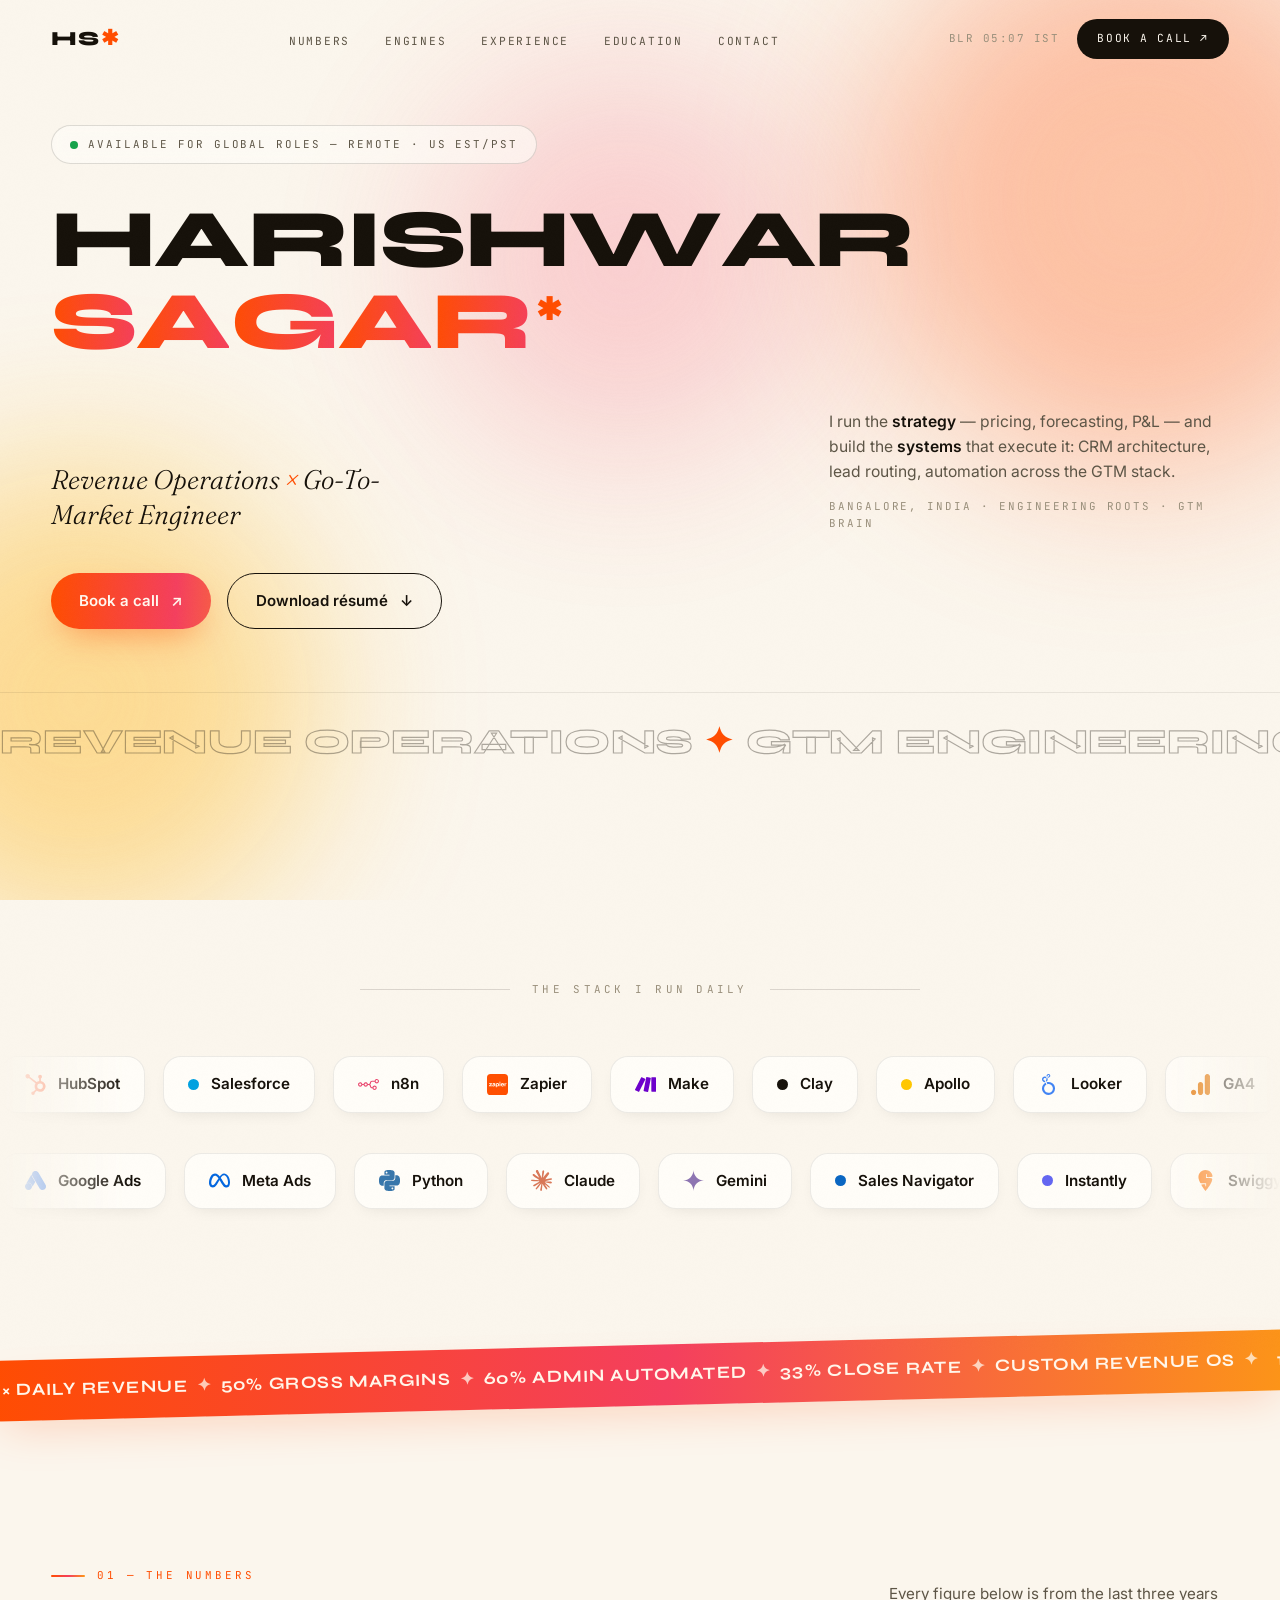
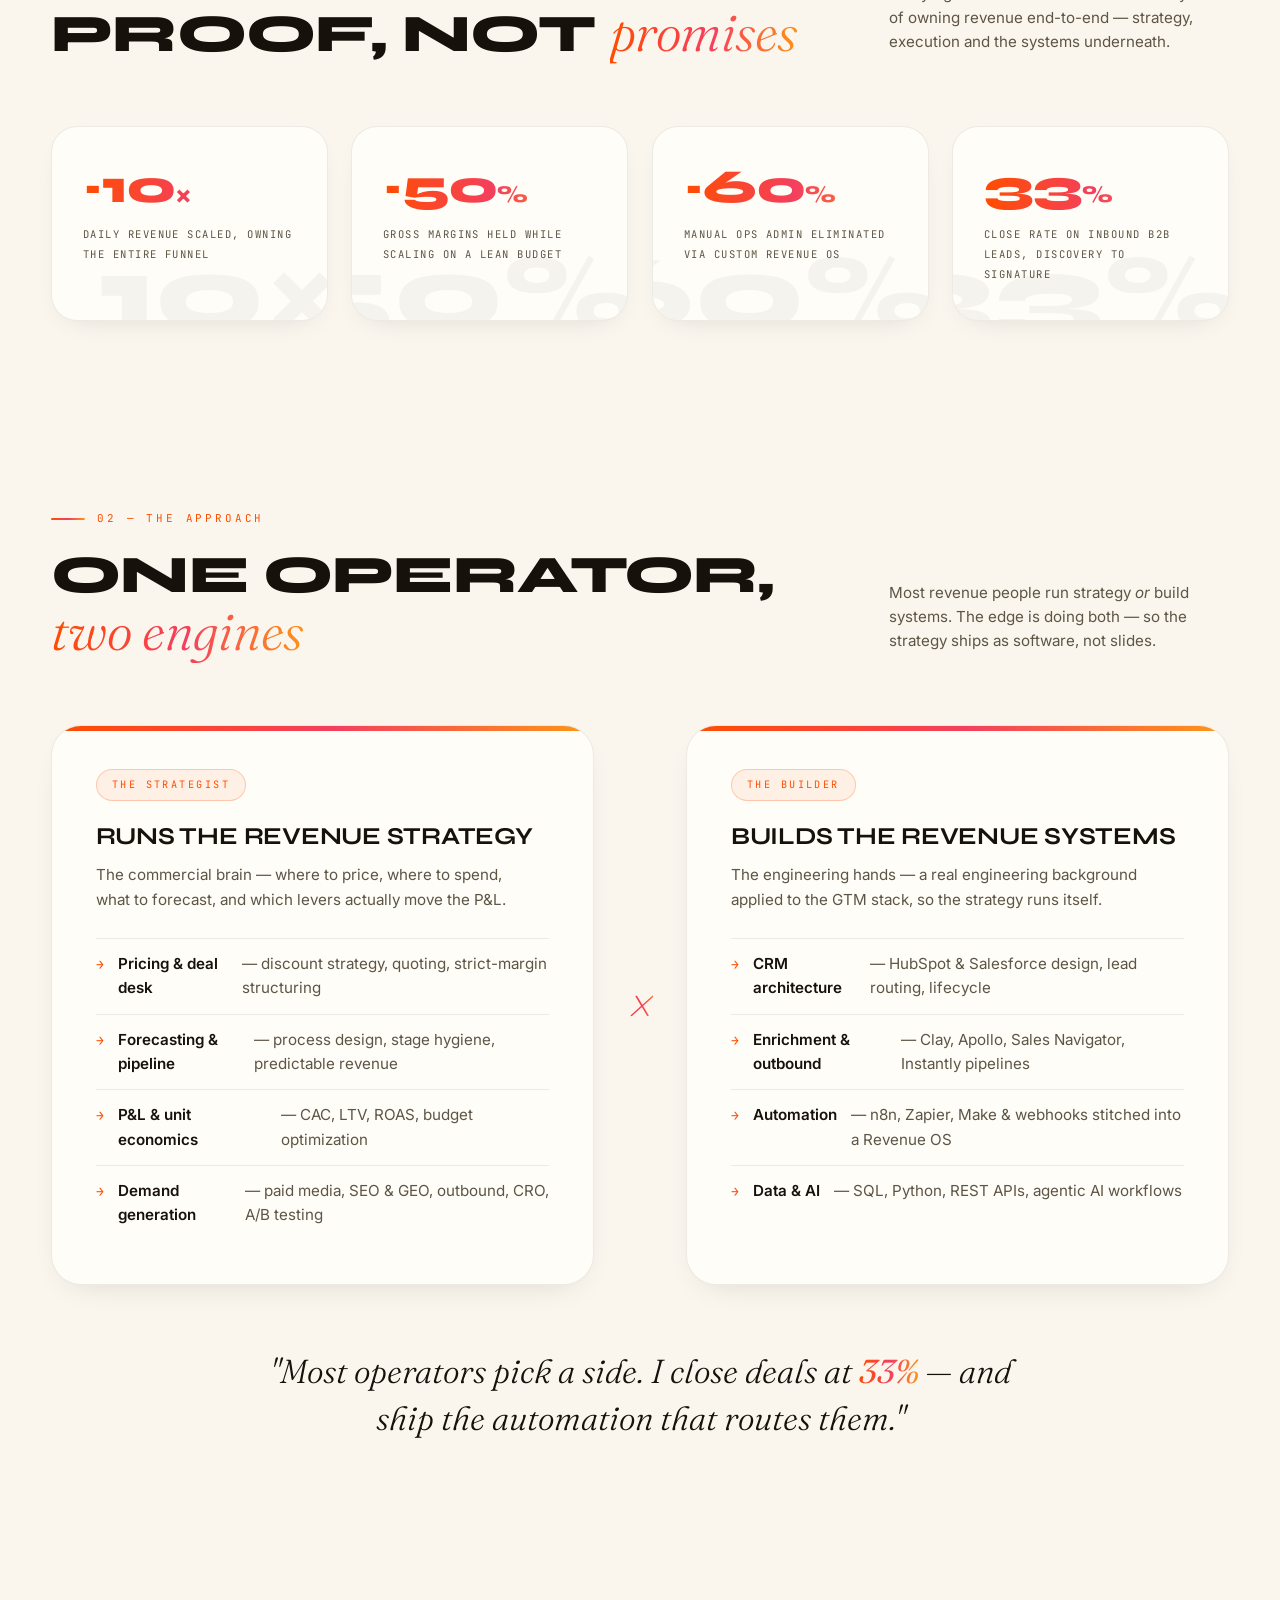
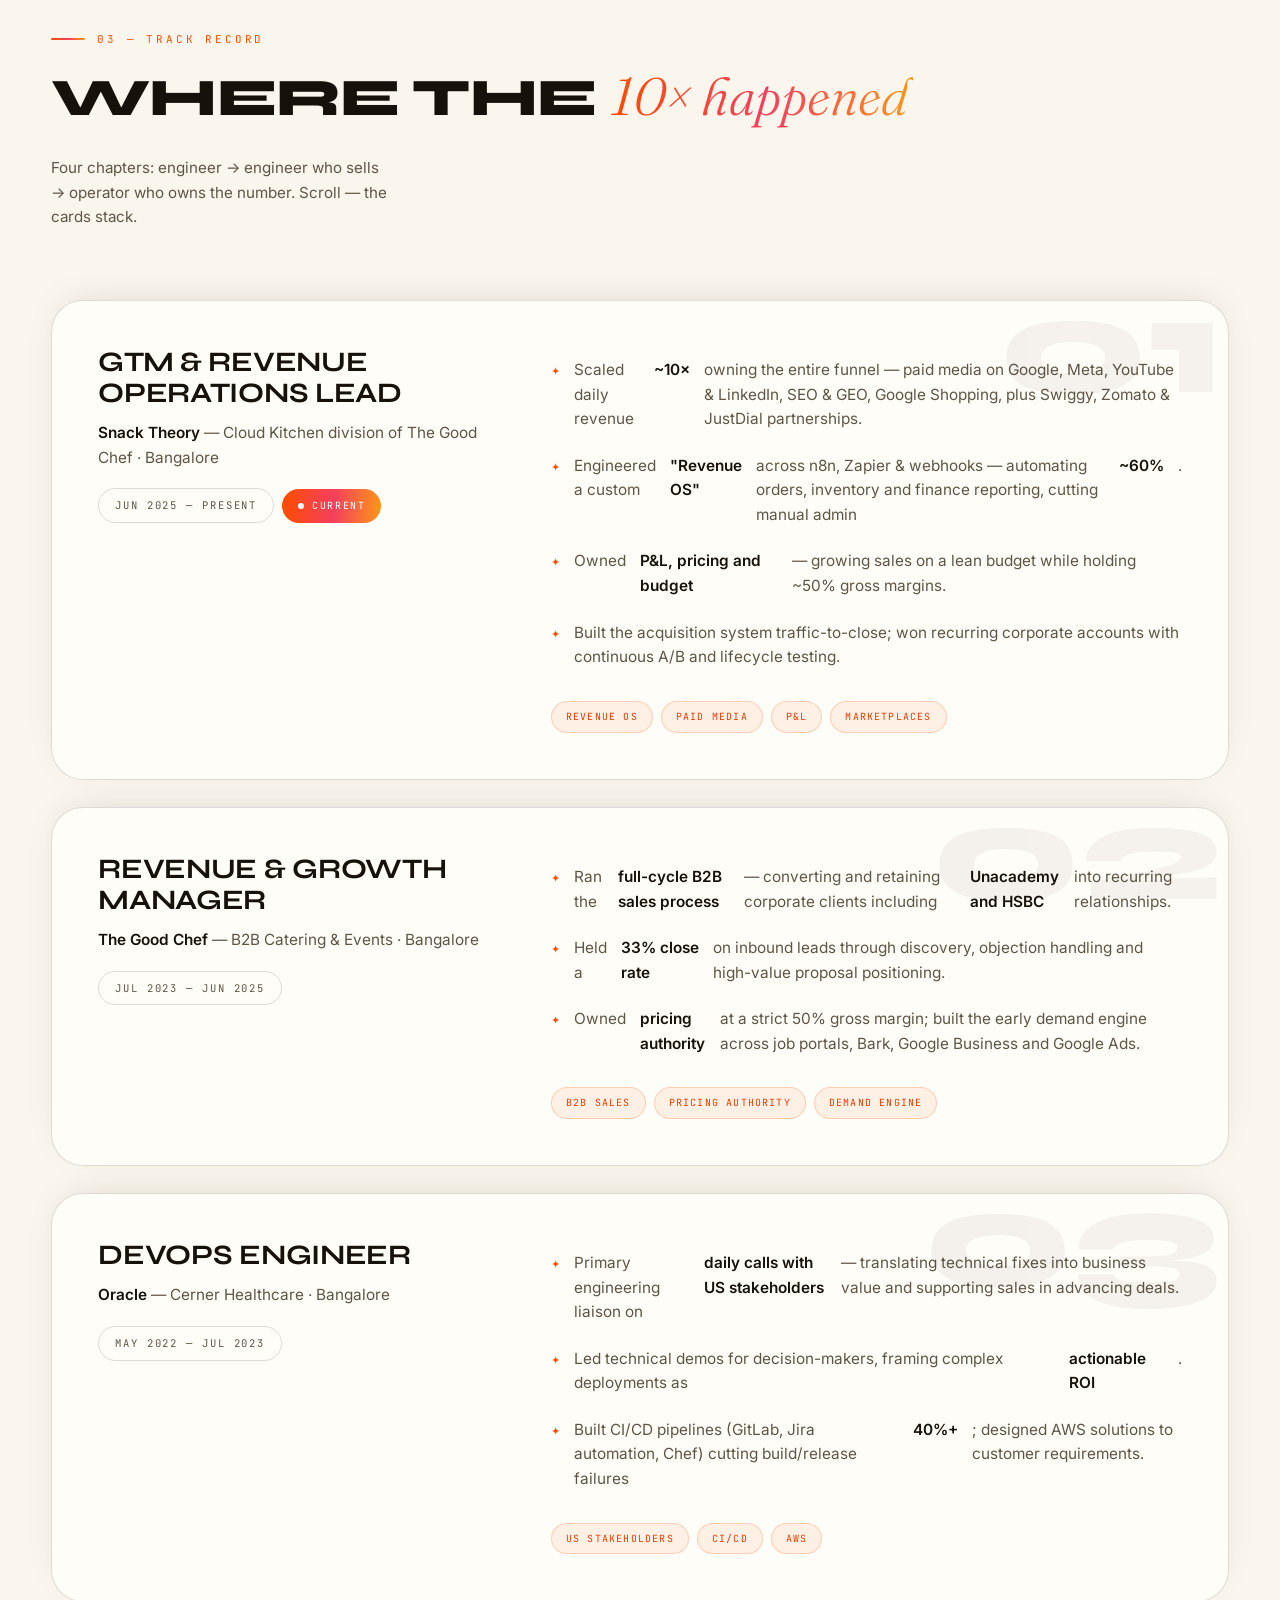
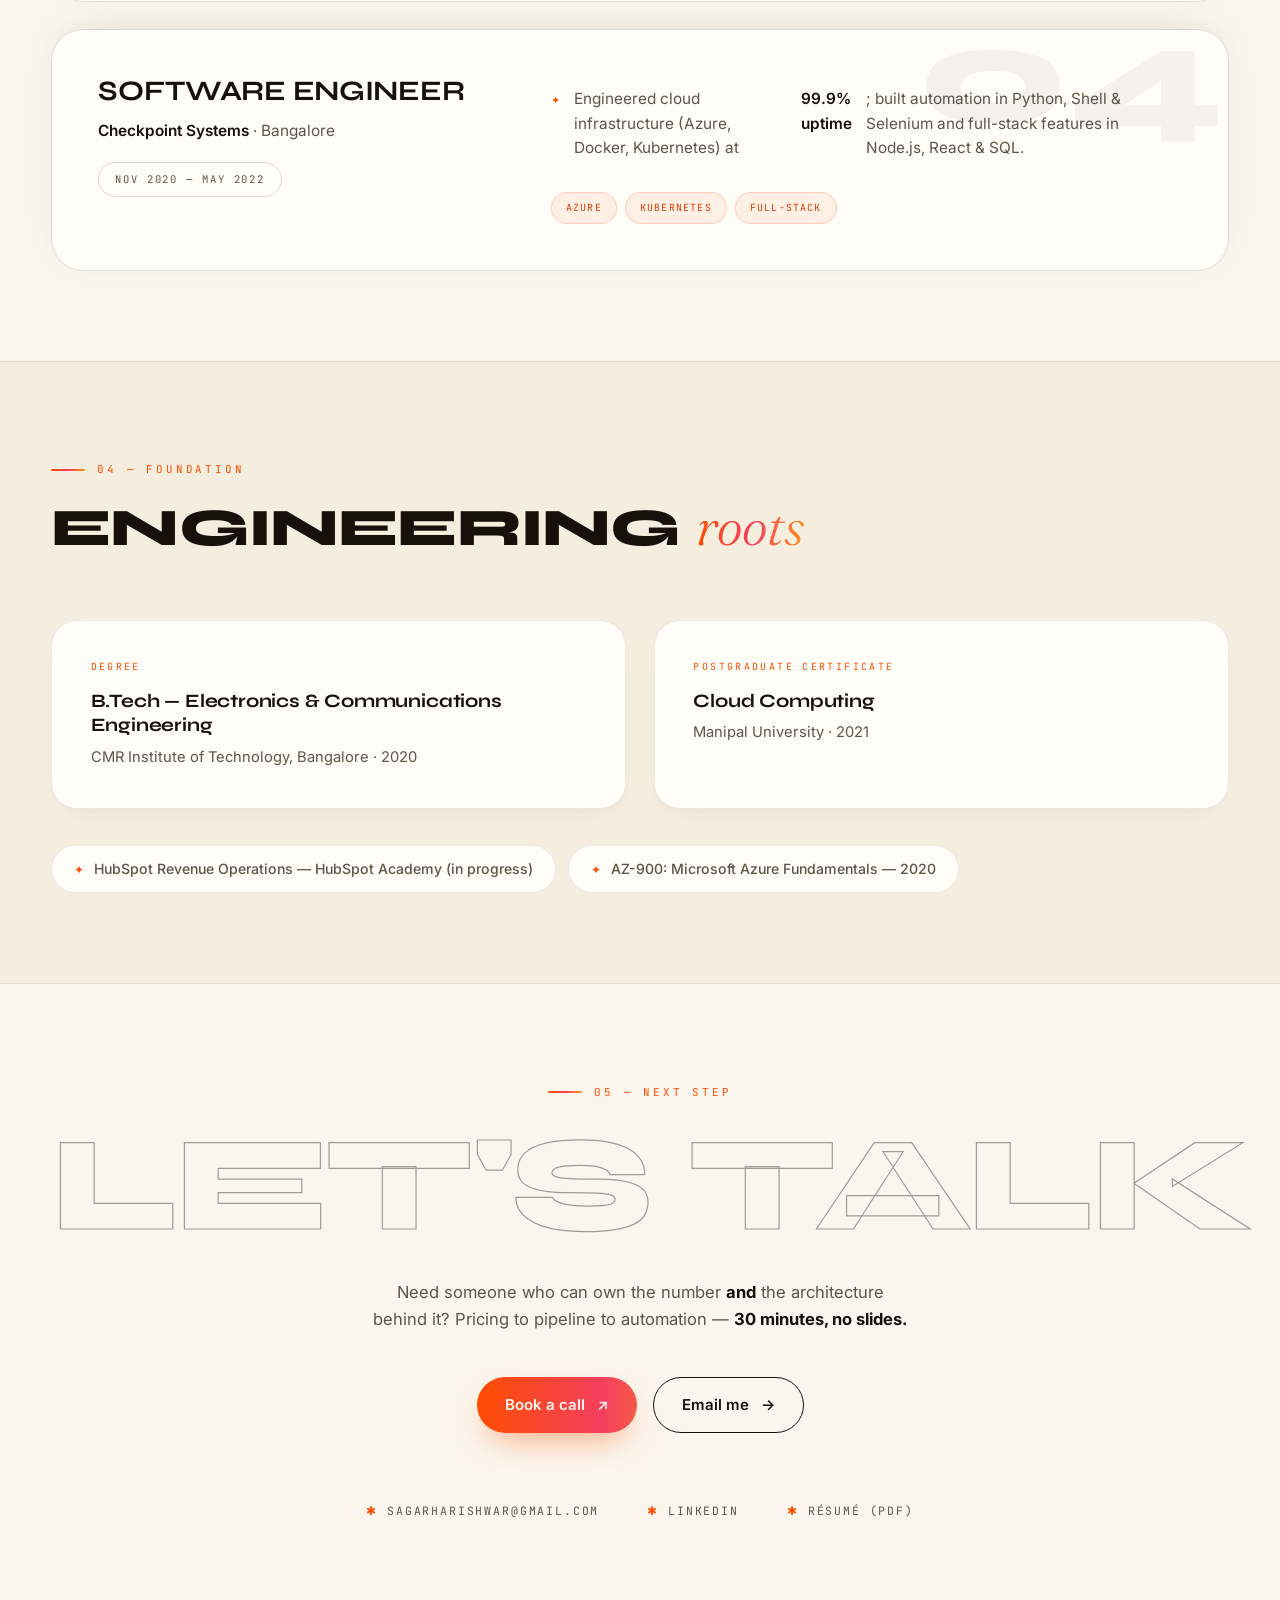
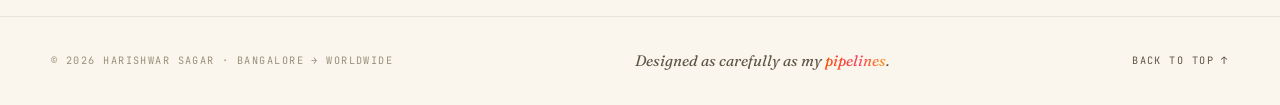
==== commit 73002d2f: "Add files via upload" ====
--- a/index.html
+++ b/index.html
@@ -1,386 +1,1003 @@
 <!DOCTYPE html>
+<!-- Harishwar Sagar · Portfolio v2 -->
 <html lang="en">
 <head>
-  <meta charset="UTF-8" />
-  <meta name="viewport" content="width=device-width, initial-scale=1.0" />
-  <title>Harishwar Sagar — Revenue Operations &amp; GTM</title>
-  <meta name="description" content="Harishwar Sagar — Revenue Operations &amp; GTM with a builder's edge. Engineering background, revenue mindset, systems-first execution. From pricing and forecasting to demand generation and automation." />
-  <meta name="author" content="Harishwar Sagar" />
-  <meta name="theme-color" content="#161210" />
-  <link rel="canonical" href="https://harishwarsagar.com/" />
-
-  <meta property="og:type" content="website" />
-  <meta property="og:title" content="Harishwar Sagar — Revenue Operations &amp; GTM" />
-  <meta property="og:description" content="Revenue Operations &amp; GTM with a builder's edge. I run the revenue strategy and build the systems that scale it." />
-  <meta property="og:url" content="https://harishwarsagar.com/" />
-  <meta property="og:image" content="assets/harishwar.png" />
-  <meta name="twitter:card" content="summary_large_image" />
-
-  <link rel="preconnect" href="https://fonts.googleapis.com" />
-  <link rel="preconnect" href="https://fonts.gstatic.com" crossorigin />
-  <link href="https://fonts.googleapis.com/css2?family=Newsreader:ital,opsz,wght@0,6..72,400;0,6..72,500;0,6..72,600;1,6..72,400;1,6..72,500&family=Hanken+Grotesk:wght@400;500;600;700;800&display=swap" rel="stylesheet" />
-
-  <link rel="stylesheet" href="css/styles.css" />
-  <noscript><style>.reveal{opacity:1 !important;transform:none !important;}</style></noscript>
-
-  <script type="application/ld+json">
-  {
-    "@context": "https://schema.org",
-    "@type": "Person",
-    "name": "Harishwar Sagar",
-    "jobTitle": "Revenue Operations & GTM",
-    "address": { "@type": "PostalAddress", "addressLocality": "Bangalore", "addressCountry": "India" },
-    "email": "mailto:SagarHarishwar@gmail.com",
-    "url": "https://harishwarsagar.com/",
-    "sameAs": ["https://linkedin.com/in/harishwarsagar"]
-  }
-  </script>
+<meta charset="UTF-8">
+<meta name="viewport" content="width=device-width, initial-scale=1.0">
+<title>Harishwar Sagar — Revenue Operations & GTM Engineer</title>
+<meta name="description" content="Harishwar Sagar — Revenue Operations & GTM engineer. Scaled daily revenue ~10× at ~50% gross margins. Runs the strategy, builds the systems.">
+<meta name="author" content="Harishwar Sagar">
+<meta property="og:type" content="website">
+<meta property="og:title" content="Harishwar Sagar — Revenue Operations & GTM Engineer">
+<meta property="og:description" content="Runs the strategy. Builds the systems. Scaled a venture ~10× on daily revenue at ~50% gross margins.">
+<meta property="og:url" content="https://harishwarsagar.com">
+<meta name="twitter:card" content="summary">
+<meta name="theme-color" content="#FBF6ED">
+<link rel="icon" href="data:image/svg+xml,%3Csvg xmlns='http://www.w3.org/2000/svg' viewBox='0 0 64 64'%3E%3Crect width='64' height='64' rx='16' fill='%23FF4D00'/%3E%3Ctext x='32' y='43' font-family='Arial Black,sans-serif' font-size='28' font-weight='900' fill='%23FBF6ED' text-anchor='middle'%3EHS%3C/text%3E%3C/svg%3E">
+<link rel="preconnect" href="https://fonts.googleapis.com">
+<link rel="preconnect" href="https://fonts.gstatic.com" crossorigin>
+<link href="https://fonts.googleapis.com/css2?family=Syne:wght@600;700;800&family=Fraunces:ital,opsz,wght@1,9..144,300;1,9..144,400&family=Inter:wght@400;500;600;700&family=JetBrains+Mono:wght@400;500&display=swap" rel="stylesheet">
+<style>
+/* ════════════════════════════════════════════════════════════
+   HARISHWAR SAGAR · V2 — VIBRANT EDITORIAL / KINETIC
+   cream paper · ink · flame → rose → amber
+   ════════════════════════════════════════════════════════════ */
+:root{
+  --bg:#FBF6ED;
+  --bg-2:#F5EDDD;
+  --card:#FFFDF8;
+  --ink:#16110A;
+  --ink-2:#5D5546;
+  --ink-3:#998F7B;
+  --line:rgba(22,17,10,.14);
+  --line-2:rgba(22,17,10,.08);
+  --flame:#FF4D00;
+  --ember:#E03E00;
+  --rose:#F43F5E;
+  --amber:#FFB200;
+  --grad:linear-gradient(92deg,#FF4D00 0%,#F43F5E 52%,#FFB200 115%);
+  --tint:rgba(255,77,0,.07);
+  --disp:"Syne",sans-serif;
+  --serif:"Fraunces",Georgia,serif;
+  --sans:"Inter",-apple-system,"Segoe UI",sans-serif;
+  --mono:"JetBrains Mono",Consolas,monospace;
+  --ease:cubic-bezier(.22,1,.36,1);
+  --bounce:cubic-bezier(.34,1.56,.64,1);
+}
+*{margin:0;padding:0;box-sizing:border-box}
+html{scroll-behavior:smooth;scroll-padding-top:110px}
+html{-webkit-text-size-adjust:100%;text-size-adjust:100%}
+body{
+  background:var(--bg);color:var(--ink);
+  font-family:var(--sans);font-size:16.5px;line-height:1.6;
+  -webkit-font-smoothing:antialiased;-moz-osx-font-smoothing:grayscale;overflow-x:hidden;
+}
+::selection{background:var(--flame);color:#FBF6ED}
+::-webkit-scrollbar{width:11px}
+::-webkit-scrollbar-track{background:var(--bg-2)}
+::-webkit-scrollbar-thumb{background:linear-gradient(var(--flame),var(--amber));border-radius:8px;border:2px solid var(--bg-2)}
+a{color:inherit;text-decoration:none}
+button{font:inherit;border:none;background:none;cursor:pointer}
+svg{display:block}
+.wrap{max-width:1280px;margin:0 auto;padding:0 clamp(20px,4vw,56px)}
+
+/* grain */
+body::after{
+  content:"";position:fixed;inset:-50%;pointer-events:none;z-index:3;opacity:.4;
+  background-image:url("data:image/svg+xml,%3Csvg xmlns='http://www.w3.org/2000/svg' width='240' height='240'%3E%3Cfilter id='n'%3E%3CfeTurbulence type='fractalNoise' baseFrequency='0.8' numOctaves='2' stitchTiles='stitch'/%3E%3CfeColorMatrix type='saturate' values='0'/%3E%3CfeComponentTransfer%3E%3CfeFuncA type='linear' slope='0.04'/%3E%3C/feComponentTransfer%3E%3C/filter%3E%3Crect width='240' height='240' filter='url(%23n)'/%3E%3C/svg%3E");
+  animation:grain 9s steps(10) infinite;
+}
+@keyframes grain{
+  0%,100%{transform:translate(0,0)}10%{transform:translate(-3%,-2%)}30%{transform:translate(2%,3%)}
+  50%{transform:translate(-2%,2%)}70%{transform:translate(3%,-3%)}90%{transform:translate(-3%,3%)}
+}
+
+/* ─────────── PRELOADER ─────────── */
+#loader{
+  position:fixed;inset:0;z-index:1000;background:var(--ink);
+  display:flex;align-items:center;justify-content:center;
+  transition:transform .8s cubic-bezier(.76,0,.24,1);
+}
+#loader.done{transform:translateY(-101%)}
+.loader-inner{overflow:hidden}
+.loader-name{
+  font-family:var(--disp);font-weight:800;text-transform:uppercase;
+  font-size:clamp(1.15rem,3.8vw,2.5rem);letter-spacing:.02em;color:var(--bg);
+  display:flex;gap:.04em;white-space:nowrap;
+}
+.loader-name span{display:inline-block;transform:translateY(120%);animation:lup .7s var(--ease) forwards;animation-delay:calc(var(--i)*.045s)}
+.loader-name .fl{color:var(--flame)}
+@keyframes lup{to{transform:translateY(0)}}
+noscript .ns-hide{display:none}
+
+/* ─────────── CURSOR GLOW ─────────── */
+#glow{
+  position:fixed;width:420px;height:420px;border-radius:50%;pointer-events:none;z-index:0;
+  background:radial-gradient(circle,rgba(255,77,0,.16),rgba(244,63,94,.07) 45%,transparent 70%);
+  transform:translate(-50%,-50%);left:-500px;top:-500px;
+}
+
+/* ─────────── PROGRESS ─────────── */
+#progress{position:fixed;top:0;left:0;height:3px;width:0;background:var(--grad);z-index:300}
+
+/* ─────────── HEADER ─────────── */
+header{
+  position:fixed;top:0;left:0;right:0;z-index:200;
+  transition:background .4s,box-shadow .4s,transform .45s var(--ease);
+}
+header.scrolled{background:rgba(251,246,237,.82);backdrop-filter:blur(16px);-webkit-backdrop-filter:blur(16px);box-shadow:0 1px 0 var(--line-2)}
+header.hide{transform:translateY(-100%)}
+.nav{display:flex;align-items:center;justify-content:space-between;height:78px}
+.brand{font-family:var(--disp);font-weight:800;font-size:1.25rem;letter-spacing:.02em;display:flex;align-items:center;gap:2px}
+.brand .star{display:inline-block;color:var(--flame);animation:spin 7s linear infinite;font-size:1.05em}
+@keyframes spin{to{transform:rotate(360deg)}}
+.nav-mid{display:flex;gap:clamp(16px,2.4vw,34px);list-style:none}
+.nav-mid a{
+  font-family:var(--mono);font-size:.7rem;letter-spacing:.16em;text-transform:uppercase;color:var(--ink-2);
+  position:relative;padding:6px 2px;transition:color .3s;
+}
+.nav-mid a::after{content:"";position:absolute;left:0;bottom:0;width:0;height:2px;background:var(--grad);transition:width .35s var(--ease);border-radius:2px}
+.nav-mid a:hover{color:var(--ink)}
+.nav-mid a:hover::after{width:100%}
+.nav-right{display:flex;align-items:center;gap:18px}
+.clock{font-family:var(--mono);font-size:.68rem;letter-spacing:.14em;color:var(--ink-3);text-transform:uppercase}
+.btn-nav{
+  font-family:var(--mono);font-size:.7rem;letter-spacing:.14em;text-transform:uppercase;
+  color:var(--bg);background:var(--ink);padding:11px 20px;border-radius:999px;white-space:nowrap;
+  transition:background .35s,transform .35s var(--bounce);display:inline-block;
+}
+.btn-nav:hover{background:var(--flame);transform:scale(1.05)}
+
+/* ─────────── HERO ─────────── */
+.hero{min-height:100vh;min-height:100svh;display:flex;flex-direction:column;justify-content:center;align-items:stretch;position:relative;padding-top:108px;overflow:hidden}
+.hero>.wrap{width:100%}
+.blob{position:absolute;border-radius:50%;filter:blur(90px);pointer-events:none;opacity:.55;will-change:transform}
+.blob-1{width:560px;height:560px;right:-140px;top:-80px;background:radial-gradient(circle,#FFB68A,#FF7847 60%,transparent 72%);animation:drift1 22s ease-in-out infinite}
+.blob-2{width:480px;height:480px;left:-160px;bottom:-40px;background:radial-gradient(circle,#FFD9A0,#FFB200 55%,transparent 72%);animation:drift2 26s ease-in-out infinite}
+.blob-3{width:380px;height:380px;left:34%;top:8%;background:radial-gradient(circle,#FFC2CD,#F43F5E 58%,transparent 75%);opacity:.32;animation:drift3 19s ease-in-out infinite}
+@keyframes drift1{0%,100%{transform:translate(0,0) scale(1)}50%{transform:translate(-90px,70px) scale(1.12)}}
+@keyframes drift2{0%,100%{transform:translate(0,0) scale(1)}50%{transform:translate(110px,-60px) scale(.92)}}
+@keyframes drift3{0%,100%{transform:translate(0,0) rotate(0)}50%{transform:translate(70px,90px) rotate(40deg)}}
+
+.hero-status{
+  display:inline-flex;align-items:center;gap:10px;flex-wrap:wrap;row-gap:4px;
+  max-width:100%;line-height:1.7;
+  font-family:var(--mono);font-size:.68rem;letter-spacing:.18em;text-transform:uppercase;color:var(--ink-2);
+  border:1px solid var(--line);border-radius:24px;padding:9px 18px;background:rgba(255,253,248,.6);
+  -webkit-backdrop-filter:blur(6px);backdrop-filter:blur(6px);margin-bottom:clamp(26px,4vh,46px);
+}
+.hero-status .pulse{flex:0 0 auto}
+.hero-status .pulse{width:8px;height:8px;border-radius:50%;background:#16A34A;box-shadow:0 0 0 0 rgba(22,163,74,.5);animation:beat 1.8s infinite}
+@keyframes beat{70%{box-shadow:0 0 0 11px rgba(22,163,74,0)}100%{box-shadow:0 0 0 0 rgba(22,163,74,0)}}
+
+.name{position:relative;z-index:2;container-type:inline-size}
+.name .line{
+  display:flex;overflow:hidden;white-space:nowrap;
+  padding-bottom:.06em;margin-bottom:-.04em;
+  font-size:min(7.5vw,6.8rem);
+}
+@supports (font-size:1cqi){
+  .name .line{font-size:min(9.2cqi,7.2rem)}
+}
+.name .lt{
+  display:inline-block;flex:0 0 auto;
+  font-family:var(--disp);font-weight:800;text-transform:uppercase;
+  font-size:inherit;line-height:.98;letter-spacing:-.02em;
+  transform:translateY(115%) rotate(5deg);
+}
+body.loaded .name .lt{animation:rise .85s var(--ease) forwards;animation-delay:calc(.55s + var(--i)*.042s)}
+@keyframes rise{to{transform:translateY(0) rotate(0)}}
+.name .l2 .lt{
+  background:var(--grad);background-size:200% 100%;
+  -webkit-background-clip:text;background-clip:text;color:transparent;
+}
+body.loaded .name .l2 .lt{animation:rise .85s var(--ease) forwards,shimmer 7s ease-in-out 2s infinite;animation-delay:calc(.55s + var(--i)*.042s),2.2s}
+@keyframes shimmer{0%,100%{background-position:0% 0}50%{background-position:100% 0}}
+.name .star-big{
+  display:inline-block;font-family:var(--disp);font-weight:800;color:var(--flame);
+  font-size:.38em;margin-left:.18em;align-self:flex-start;margin-top:.14em;
+  animation:spin 9s linear infinite;transform-origin:center;
+}
+
+.hero-row{
+  display:flex;justify-content:space-between;align-items:flex-end;gap:36px;
+  margin-top:clamp(30px,5vh,54px);position:relative;z-index:2;
+}
+.hero-title{
+  font-family:var(--serif);font-style:italic;font-weight:300;
+  font-size:clamp(1.2rem,2.1vw,1.75rem);line-height:1.3;max-width:24ch;color:var(--ink);
+}
+.hero-title b{font-weight:400;color:var(--flame)}
+.hero-bio{max-width:400px;color:var(--ink-2);font-size:.98rem}
+.hero-bio b{color:var(--ink);font-weight:600}
+.hero-bio .loc{
+  display:block;margin-top:14px;font-family:var(--mono);font-size:.68rem;
+  letter-spacing:.18em;text-transform:uppercase;color:var(--ink-3);
+}
+.hero-ctas{display:flex;gap:16px;margin-top:clamp(30px,4.5vh,48px);position:relative;z-index:2;flex-wrap:wrap}
+
+.btn{
+  display:inline-flex;align-items:center;gap:12px;
+  font-weight:600;font-size:.94rem;padding:15px 28px;border-radius:999px;
+  position:relative;overflow:hidden;transition:transform .4s var(--bounce),box-shadow .4s,color .35s,border-color .35s;
+  will-change:transform;
+}
+.btn-fire{background:var(--grad);background-size:150% 100%;color:#FFF8EF;box-shadow:0 14px 34px -12px rgba(255,77,0,.55)}
+.btn-fire::before{
+  content:"";position:absolute;inset:0;
+  background:linear-gradient(110deg,transparent 30%,rgba(255,255,255,.35) 50%,transparent 70%);
+  transform:translateX(-110%);transition:transform .7s var(--ease);
+}
+.btn-fire:hover{transform:scale(1.045);box-shadow:0 20px 44px -14px rgba(255,77,0,.65)}
+.btn-fire:hover::before{transform:translateX(110%)}
+.btn-line{border:1.5px solid var(--ink);color:var(--ink);background:transparent}
+.btn-line:hover{background:var(--ink);color:var(--bg);transform:scale(1.045)}
+.btn .ico{transition:transform .35s var(--ease)}
+.btn:hover .ico-up{transform:translate(3px,-3px)}
+.btn:hover .ico-dn{transform:translateY(3px)}
+
+/* ─────────── TICKER (outlined roles, bottom of hero) ─────────── */
+.ticker{overflow:hidden;border-top:1px solid var(--line-2);margin-top:clamp(40px,7vh,80px);padding:22px 0;position:relative;z-index:2}
+.ticker-track{display:flex;width:max-content;animation:mqL 30s linear infinite}
+.ticker span{
+  font-family:var(--disp);font-weight:800;text-transform:uppercase;white-space:nowrap;
+  font-size:clamp(1.35rem,2.7vw,2.25rem);letter-spacing:.01em;padding-right:.6em;
+  color:transparent;-webkit-text-stroke:1.2px rgba(22,17,10,.34);
+}
+.ticker span i{font-style:normal;color:var(--flame);-webkit-text-stroke:0;padding:0 .35em}
+@keyframes mqL{from{transform:translateX(0)}to{transform:translateX(-50%)}}
+@keyframes mqR{from{transform:translateX(-50%)}to{transform:translateX(0)}}
+
+/* ─────────── LOGO BELT ─────────── */
+.belt{padding:clamp(56px,9vh,96px) 0 clamp(40px,6vh,64px);position:relative}
+.belt-label{
+  text-align:center;font-family:var(--mono);font-size:.68rem;letter-spacing:.3em;text-transform:uppercase;
+  color:var(--ink-3);margin-bottom:38px;display:flex;align-items:center;gap:22px;justify-content:center;
+}
+.belt-label::before,.belt-label::after{content:"";height:1px;width:min(150px,18vw);background:var(--line)}
+.belt-row{overflow:hidden;padding:14px 0;
+  -webkit-mask-image:linear-gradient(90deg,transparent,#000 10%,#000 90%,transparent);
+  mask-image:linear-gradient(90deg,transparent,#000 10%,#000 90%,transparent);
+}
+.belt-track{display:flex;gap:18px;width:max-content;animation:mqL 38s linear infinite;padding:6px 0}
+.belt-row.rev .belt-track{animation:mqR 42s linear infinite}
+.belt-row:hover .belt-track{animation-play-state:paused}
+.chipL{
+  display:flex;align-items:center;gap:12px;white-space:nowrap;
+  background:var(--card);border:1px solid var(--line-2);border-radius:18px;
+  padding:15px 24px;font-weight:600;font-size:.95rem;color:var(--ink);
+  box-shadow:0 6px 18px -10px rgba(22,17,10,.14);
+  transition:transform .35s var(--bounce),box-shadow .35s,border-color .35s;
+}
+.chipL:hover{transform:translateY(-5px) rotate(-1.2deg);box-shadow:0 16px 30px -12px rgba(22,17,10,.22);border-color:rgba(255,77,0,.35)}
+.chipL svg{width:21px;height:21px;flex:0 0 auto}
+.chipL .dot{width:11px;height:11px;border-radius:50%;flex:0 0 auto}
+
+/* ─────────── FIRE STRIP ─────────── */
+.strip{background:var(--grad);transform:rotate(-1.4deg) scale(1.03);padding:16px 0;overflow:hidden;margin:clamp(40px,7vh,72px) 0;box-shadow:0 18px 44px -22px rgba(255,77,0,.5)}
+.strip-track{display:flex;width:max-content;animation:mqR 26s linear infinite}
+.strip span{
+  font-family:var(--disp);font-weight:700;text-transform:uppercase;white-space:nowrap;
+  font-size:clamp(.85rem,1.3vw,1.05rem);letter-spacing:.06em;color:#FFF6EA;padding-right:.5em;
+}
+.strip span i{font-style:normal;padding:0 .5em;opacity:.75}
+
+/* ─────────── SECTION SCAFFOLD ─────────── */
+section{padding:clamp(64px,10vh,118px) 0;position:relative}
+.kicker{
+  display:inline-flex;align-items:center;gap:12px;
+  font-family:var(--mono);font-size:.68rem;letter-spacing:.26em;text-transform:uppercase;color:var(--flame);
+  margin-bottom:20px;
+}
+.kicker::before{content:"";width:34px;height:2px;background:var(--grad);border-radius:2px}
+.h2{
+  font-family:var(--disp);font-weight:800;text-transform:uppercase;letter-spacing:-.015em;
+  font-size:clamp(1.85rem,4.2vw,3.3rem);line-height:1.05;
+}
+.h2 em{
+  font-family:var(--serif);font-style:italic;font-weight:300;text-transform:none;letter-spacing:0;
+  background:var(--grad);-webkit-background-clip:text;background-clip:text;color:transparent;
+  padding-right:.08em;
+}
+.sec-head{margin-bottom:clamp(40px,7vh,72px);display:flex;align-items:flex-end;justify-content:space-between;gap:30px;flex-wrap:wrap}
+.sec-note{max-width:340px;color:var(--ink-2);font-size:.95rem;padding-bottom:8px}
+
+/* reveal */
+.rv{opacity:0;transform:translateY(34px);transition:opacity .9s var(--ease),transform .9s var(--ease)}
+.rv.in{opacity:1;transform:none}
+.rv1{transition-delay:.08s}.rv2{transition-delay:.16s}.rv3{transition-delay:.24s}
+
+/* ─────────── 01 · NUMBERS ─────────── */
+.num-grid{display:grid;grid-template-columns:repeat(4,1fr);gap:clamp(14px,1.8vw,24px)}
+.num-card{
+  background:var(--card);border:1px solid var(--line-2);border-radius:26px;
+  padding:clamp(26px,2.8vw,40px) clamp(22px,2.4vw,34px);position:relative;overflow:hidden;
+  box-shadow:0 10px 30px -18px rgba(22,17,10,.18);
+  transition:box-shadow .4s;transform-style:preserve-3d;will-change:transform;
+}
+.num-card:hover{box-shadow:0 26px 50px -20px rgba(255,77,0,.3)}
+.num-card.in{transition:box-shadow .4s}
+.num-card::before{content:"";position:absolute;left:0;top:0;right:0;height:4px;background:var(--grad);opacity:0;transition:opacity .4s}
+.num-card:hover::before{opacity:1}
+.num-val{
+  font-family:var(--disp);font-weight:800;line-height:1;letter-spacing:-.02em;
+  font-size:clamp(2.3rem,3.7vw,3.5rem);display:flex;align-items:baseline;
+  background:var(--grad);-webkit-background-clip:text;background-clip:text;color:transparent;
+}
+.num-val .sm{font-size:.5em}
+.num-lab{margin-top:14px;font-family:var(--mono);font-size:.66rem;letter-spacing:.14em;text-transform:uppercase;color:var(--ink-2);line-height:1.9}
+.num-card .wm{
+  position:absolute;right:-12px;bottom:-26px;font-family:var(--disp);font-weight:800;
+  font-size:6.5rem;color:var(--ink);opacity:.04;pointer-events:none;line-height:1;
+}
+
+/* ─────────── 02 · ENGINES ─────────── */
+.engines{position:relative}
+.eng-grid{display:grid;grid-template-columns:1fr auto 1fr;gap:clamp(18px,2.6vw,36px);align-items:stretch}
+.eng-x{
+  display:flex;align-items:center;justify-content:center;
+  font-family:var(--serif);font-style:italic;font-weight:300;
+  font-size:clamp(2.3rem,4.4vw,4rem);
+  background:var(--grad);-webkit-background-clip:text;background-clip:text;color:transparent;
+}
+.eng-card{
+  background:var(--card);border:1px solid var(--line-2);border-radius:30px;
+  padding:clamp(30px,3.4vw,48px);position:relative;overflow:hidden;
+  box-shadow:0 12px 34px -20px rgba(22,17,10,.2);
+  transition:transform .45s var(--ease),box-shadow .45s;
+}
+.eng-card:hover{transform:translateY(-7px);box-shadow:0 30px 56px -24px rgba(22,17,10,.3)}
+.eng-card::before{content:"";position:absolute;inset:0 0 auto 0;height:5px;background:var(--grad)}
+.eng-tag{
+  display:inline-block;font-family:var(--mono);font-size:.64rem;letter-spacing:.24em;text-transform:uppercase;
+  color:var(--flame);background:var(--tint);border:1px solid rgba(255,77,0,.25);
+  border-radius:999px;padding:7px 15px;margin-bottom:22px;
+}
+.eng-card h3{font-family:var(--disp);font-weight:700;text-transform:uppercase;font-size:clamp(1.25rem,1.9vw,1.7rem);letter-spacing:-.01em;line-height:1.15}
+.eng-card .d{margin-top:12px;color:var(--ink-2);font-size:.95rem;max-width:42ch}
+.eng-list{list-style:none;margin-top:26px}
+.eng-list li{
+  display:flex;gap:14px;align-items:baseline;padding:13px 0;border-top:1px solid var(--line-2);
+  font-size:.95rem;color:var(--ink-2);transition:padding-left .3s var(--ease),color .3s;
+}
+.eng-list li:hover{padding-left:10px;color:var(--ink)}
+.eng-list li::before{content:"→";color:var(--flame);font-family:var(--mono);font-size:.82rem;flex:0 0 auto}
+.eng-list b{color:var(--ink);font-weight:600}
+.eng-quote{
+  margin-top:clamp(44px,7vh,72px);text-align:center;
+  font-family:var(--serif);font-style:italic;font-weight:300;
+  font-size:clamp(1.35rem,2.6vw,2.1rem);line-height:1.4;max-width:36ch;margin-left:auto;margin-right:auto;
+}
+.eng-quote b{font-weight:400;background:var(--grad);-webkit-background-clip:text;background-clip:text;color:transparent}
+
+/* ─────────── 03 · EXPERIENCE (sticky stack) ─────────── */
+.xp-stack{display:flex;flex-direction:column;gap:clamp(20px,3vh,30px)}
+.xp-card{
+  position:sticky;background:var(--card);border:1px solid var(--line);border-radius:32px;
+  padding:clamp(28px,3.6vw,52px);box-shadow:0 -8px 40px -20px rgba(22,17,10,.22);
+  display:grid;grid-template-columns:1.1fr 1.7fr;gap:clamp(24px,3.5vw,56px);
+  overflow:hidden;will-change:transform;
+}
+.xp-card .ghost{
+  position:absolute;right:6px;top:-24px;font-family:var(--disp);font-weight:800;line-height:1;
+  font-size:clamp(5.5rem,11vw,9.5rem);color:var(--ink);opacity:.045;pointer-events:none;user-select:none;
+}
+.xp-role{font-family:var(--disp);font-weight:700;text-transform:uppercase;letter-spacing:-.01em;font-size:clamp(1.35rem,2.2vw,1.95rem);line-height:1.1}
+.xp-org{margin-top:12px;color:var(--ink-2);font-size:.96rem}
+.xp-org b{color:var(--ink);font-weight:600}
+.xp-date{
+  display:inline-block;margin-top:18px;font-family:var(--mono);font-size:.66rem;letter-spacing:.18em;
+  text-transform:uppercase;color:var(--ink-2);border:1px solid var(--line);border-radius:999px;padding:8px 16px;
+}
+.xp-now{
+  display:inline-flex;align-items:center;gap:8px;margin-top:12px;margin-left:8px;
+  font-family:var(--mono);font-size:.62rem;letter-spacing:.16em;text-transform:uppercase;
+  color:#fff;background:var(--grad);border-radius:999px;padding:9px 16px;
+}
+.xp-now::before{content:"";width:6px;height:6px;border-radius:50%;background:#fff;animation:beat 1.8s infinite}
+.xp-pts{list-style:none}
+.xp-pts li{display:flex;gap:14px;align-items:baseline;padding:11px 0;color:var(--ink-2);font-size:.96rem}
+.xp-pts li::before{content:"✦";color:var(--flame);font-size:.7rem;flex:0 0 auto}
+.xp-pts b{color:var(--ink);font-weight:600}
+.xp-tags{display:flex;flex-wrap:wrap;gap:8px;margin-top:20px}
+.tag{
+  font-family:var(--mono);font-size:.62rem;letter-spacing:.12em;text-transform:uppercase;
+  background:var(--tint);color:var(--ember);border:1px solid rgba(255,77,0,.22);
+  border-radius:999px;padding:7px 14px;
+}
+
+/* ─────────── 04 · EDUCATION ─────────── */
+.edu{background:var(--bg-2);border-top:1px solid var(--line-2);border-bottom:1px solid var(--line-2)}
+.edu-grid{display:grid;grid-template-columns:1fr 1fr;gap:clamp(16px,2.4vw,28px)}
+.edu-card{
+  background:var(--card);border:1px solid var(--line-2);border-radius:26px;padding:clamp(26px,3vw,40px);
+  transition:transform .4s var(--bounce),box-shadow .4s;box-shadow:0 8px 26px -18px rgba(22,17,10,.16);
+}
+.edu-card:hover{transform:translateY(-6px) rotate(-.5deg);box-shadow:0 24px 44px -22px rgba(255,77,0,.28)}
+.edu-kind{font-family:var(--mono);font-size:.62rem;letter-spacing:.24em;text-transform:uppercase;color:var(--flame);display:block;margin-bottom:14px}
+.edu-card h3{font-family:var(--disp);font-weight:700;font-size:1.18rem;line-height:1.3;letter-spacing:-.01em}
+.edu-card p{margin-top:8px;color:var(--ink-2);font-size:.92rem}
+.cert-row{display:flex;flex-wrap:wrap;gap:12px;margin-top:clamp(24px,4vh,38px)}
+.cert{
+  display:inline-flex;align-items:center;gap:10px;background:var(--card);
+  border:1px solid var(--line-2);border-radius:999px;padding:12px 22px;font-size:.88rem;font-weight:500;color:var(--ink-2);
+  transition:transform .35s var(--bounce),border-color .3s,color .3s;
+}
+.cert:hover{transform:translateY(-3px);border-color:rgba(255,77,0,.4);color:var(--ink)}
+.cert::before{content:"✦";color:var(--flame);font-size:.75rem}
+
+/* ─────────── 05 · CONTACT ─────────── */
+.contact{text-align:center;overflow:hidden}
+.talk{
+  font-family:var(--disp);font-weight:800;text-transform:uppercase;line-height:.95;letter-spacing:-.025em;
+  font-size:clamp(2.2rem,7.3vw,6.6rem);white-space:nowrap;
+  color:transparent;-webkit-text-stroke:1.2px rgba(22,17,10,.4);
+  transition:all .5s var(--ease);cursor:default;display:inline-block;
+}
+.talk:hover{
+  -webkit-text-stroke:0;
+  background:var(--grad);background-size:200% 100%;
+  -webkit-background-clip:text;background-clip:text;
+  animation:shimmer 3.5s ease-in-out infinite;
+}
+.contact-sub{margin:30px auto 0;max-width:54ch;color:var(--ink-2);font-size:1.04rem}
+.contact-sub b{color:var(--ink)}
+.contact-ctas{display:flex;justify-content:center;gap:16px;margin-top:44px;flex-wrap:wrap}
+.contact-links{margin-top:clamp(44px,7vh,68px);display:flex;justify-content:center;gap:clamp(20px,4vw,48px);flex-wrap:wrap}
+.contact-links a{
+  font-family:var(--mono);font-size:.72rem;letter-spacing:.16em;text-transform:uppercase;color:var(--ink-2);
+  display:inline-flex;gap:9px;align-items:center;position:relative;padding:6px 0;transition:color .3s;
+}
+.contact-links a::after{content:"";position:absolute;left:0;bottom:0;height:1.5px;width:0;background:var(--grad);transition:width .35s var(--ease)}
+.contact-links a:hover{color:var(--ink)}
+.contact-links a:hover::after{width:100%}
+.contact-links .s{color:var(--flame)}
+
+/* ─────────── FOOTER ─────────── */
+footer{border-top:1px solid var(--line-2);padding:32px 0}
+.foot{display:flex;align-items:center;justify-content:space-between;gap:16px;flex-wrap:wrap;
+  font-family:var(--mono);font-size:.64rem;letter-spacing:.14em;text-transform:uppercase;color:var(--ink-3)}
+.foot .sig{font-family:var(--serif);font-style:italic;text-transform:none;letter-spacing:0;font-size:.95rem;color:var(--ink-2)}
+.foot .sig b{font-weight:400;background:var(--grad);-webkit-background-clip:text;background-clip:text;color:transparent}
+.to-top{font-family:var(--mono);font-size:.64rem;letter-spacing:.14em;text-transform:uppercase;color:var(--ink-2);transition:color .3s}
+.to-top:hover{color:var(--flame)}
+
+/* ─────────── RESPONSIVE ─────────── */
+@media(max-width:1020px){
+  .num-grid{grid-template-columns:1fr 1fr}
+  .clock{display:none}
+}
+@media(max-width:860px){
+  .hero{min-height:0;justify-content:flex-start;padding-bottom:0}
+  .eng-grid{grid-template-columns:1fr}
+  .eng-x{padding:4px 0}
+  .xp-card{grid-template-columns:1fr;gap:20px;position:static;top:auto!important;transform:none!important;opacity:1!important}
+  .hero-row{flex-direction:column;align-items:flex-start;gap:24px}
+  .nav-mid{display:none}
+}
+@media(max-width:600px){
+  body{font-size:15.5px}
+  /* deterministic name size on phones — CSS wins over JS, no font race */
+  .name .line{font-size:min(8.2vw,3.1rem)!important}
+  .name .line{font-size:min(9.2cqi,3.1rem)!important}
+  .talk{font-size:min(8.6vw,2.9rem)!important}
+  .nav{height:64px}
+  .brand{font-size:1.1rem}
+  .btn-nav{padding:9px 15px;font-size:.62rem}
+  .hero{padding-top:88px}
+  .hero-status{font-size:.58rem;letter-spacing:.12em;padding:8px 13px;gap:8px}
+  .hero-title{font-size:1.22rem}
+  .hero-bio{font-size:.92rem}
+  .hero-row{margin-top:26px;gap:18px}
+  .hero-ctas{width:100%;margin-top:28px;gap:11px}
+  .btn{width:100%;justify-content:center;padding:14px 22px;font-size:.92rem}
+  .blob{filter:blur(60px)}
+  .blob-1{width:330px;height:330px;right:-110px;top:-60px}
+  .blob-2{width:300px;height:300px;left:-110px}
+  .blob-3{width:230px;height:230px}
+  .ticker{margin-top:40px;padding:14px 0}
+  .belt{padding:44px 0 36px}
+  .belt-label{margin-bottom:24px;letter-spacing:.22em}
+  .chipL{padding:11px 17px;font-size:.85rem;border-radius:14px;gap:9px}
+  .chipL svg{width:17px;height:17px}
+  .strip{margin:32px 0;padding:12px 0}
+  .num-grid{grid-template-columns:1fr;gap:12px}
+  .num-card{border-radius:20px}
+  .sec-head{margin-bottom:34px}
+  .sec-note{font-size:.9rem}
+  .edu-grid{grid-template-columns:1fr;gap:12px}
+  .edu-card{border-radius:20px}
+  .eng-card{border-radius:22px}
+  .xp-card{padding:22px;border-radius:20px}
+  .xp-role{font-size:1.22rem}
+  .xp-pts li{font-size:.92rem;padding:9px 0}
+  .ghost{display:none}
+  .contact-sub{font-size:.95rem;margin-top:22px}
+  .contact-ctas{margin-top:32px;gap:11px}
+  .contact-links{gap:18px;margin-top:38px}
+  .foot{flex-direction:column;text-align:center;gap:10px;justify-content:center}
+}
+@media(max-width:390px){
+  .hero-status{font-size:.52rem}
+  .hero-title{font-size:1.1rem}
+  .wrap{padding:0 16px}
+}
+
+/* ─────────── BROWSER FALLBACKS ─────────── */
+@supports not (-webkit-background-clip:text){
+  .name .l2 .lt,.num-val,.eng-x,.h2 em,.eng-quote b,.foot .sig b{background:none;color:var(--flame)}
+  .talk:hover{background:none;color:var(--flame);animation:none}
+}
+@supports not (-webkit-text-stroke:1px #000){
+  .ticker span{color:rgba(22,17,10,.2)}
+  .talk{color:var(--ink)}
+}
+
+/* ─────────── REDUCED MOTION ─────────── */
+@media(prefers-reduced-motion:reduce){
+  *,*::before,*::after{animation-duration:.01ms!important;animation-iteration-count:1!important;transition-duration:.01ms!important}
+  html{scroll-behavior:auto}
+  .rv{opacity:1;transform:none}
+  .name .lt{transform:none}
+  #loader{display:none}
+  #glow{display:none}
+  .ticker-track,.belt-track,.strip-track{animation:none}
+}
+</style>
 </head>
 <body>
-  <a class="skip-link" href="#hero">Skip to content</a>
-
-  <!-- ===================== NAV ===================== -->
-  <header class="nav" id="nav">
-    <div class="nav__inner">
-      <a href="#hero" class="nav__brand" aria-label="Harishwar Sagar home">Harishwar Sagar<span>.</span></a>
-      <nav class="nav__links" aria-label="Primary">
-        <a href="#about">About</a>
-        <a href="#results">Results</a>
-        <a href="#experience">Experience</a>
-        <a href="#stack">Stack</a>
-        <a href="#contact">Contact</a>
-      </nav>
-      <a href="https://cal.com/Harishwar" target="_blank" rel="noopener" class="nav__cta">
-        <svg viewBox="0 0 24 24" fill="none" stroke="currentColor" stroke-width="2" stroke-linecap="round"><rect x="3" y="4" width="18" height="18" rx="2"></rect><path d="M16 2v4M8 2v4M3 10h18"></path></svg>
-        Book a call
-      </a>
-      <button class="nav__toggle" id="navToggle" aria-label="Toggle menu" aria-expanded="false">
-        <span></span><span></span><span></span>
-      </button>
-    </div>
-    <nav class="nav__mobile" id="navMobile" aria-label="Mobile">
-      <a href="#about">About</a>
-      <a href="#results">Results</a>
-      <a href="#experience">Experience</a>
-      <a href="#stack">Stack</a>
-      <a href="#contact">Contact</a>
-      <a href="https://cal.com/Harishwar" target="_blank" rel="noopener" class="btn btn--accent">Book a call</a>
-    </nav>
-  </header>
-
-  <main>
-    <!-- ===================== HERO ===================== -->
-    <section class="hero section" id="hero" data-screen-label="Hero">
-      <div class="hero__arc a1"></div>
-      <div class="hero__arc a2"></div>
-      <div class="container">
-        <span class="hero__avail reveal"><i></i> Open to remote roles · Full US EST / PST overlap</span>
-
-        <div class="photo reveal">
-          <img src="assets/harishwar.png" alt="Portrait of Harishwar Sagar" width="770" height="847" loading="eager" />
-          <span class="photo__badge"><i></i> Bangalore, India</span>
+<div id="loader" aria-hidden="true">
+  <div class="loader-inner">
+    <div class="loader-name">
+      <span style="--i:0">H</span><span style="--i:1">A</span><span style="--i:2">R</span><span style="--i:3">I</span><span style="--i:4">S</span><span style="--i:5">H</span><span style="--i:6">W</span><span style="--i:7">A</span><span style="--i:8">R</span><span style="--i:9">&nbsp;</span><span class="fl" style="--i:10">S</span><span class="fl" style="--i:11">A</span><span class="fl" style="--i:12">G</span><span class="fl" style="--i:13">A</span><span class="fl" style="--i:14">R</span>
+    </div>
+  </div>
+</div>
+<noscript><style>#loader{display:none}.name .lt{transform:none}.rv{opacity:1;transform:none}</style></noscript>
+<div id="glow" aria-hidden="true"></div>
+<div id="progress" aria-hidden="true"></div>
+
+<header id="header">
+  <div class="wrap nav">
+    <a class="brand" href="#top">HS<span class="star">✱</span></a>
+    <ul class="nav-mid">
+      <li><a href="#numbers">Numbers</a></li>
+      <li><a href="#engines">Engines</a></li>
+      <li><a href="#experience">Experience</a></li>
+      <li><a href="#education">Education</a></li>
+      <li><a href="#contact">Contact</a></li>
+    </ul>
+    <div class="nav-right">
+      <span class="clock" id="clock">BLR --:-- IST</span>
+      <a class="btn-nav" href="https://cal.com/harishwar" target="_blank" rel="noopener">Book a call ↗</a>
+    </div>
+  </div>
+</header>
+
+<main id="top">
+<!-- ════════ HERO ════════ -->
+<section class="hero">
+  <div class="blob blob-1"></div><div class="blob blob-2"></div><div class="blob blob-3"></div>
+  <div class="wrap">
+    <span class="hero-status rv in"><span class="pulse"></span>Available for global roles — Remote · US EST/PST</span>
+    <h1 class="name" aria-label="Harishwar Sagar">
+      <span class="line l1" aria-hidden="true"><span class="lt" style="--i:0">H</span><span class="lt" style="--i:1">A</span><span class="lt" style="--i:2">R</span><span class="lt" style="--i:3">I</span><span class="lt" style="--i:4">S</span><span class="lt" style="--i:5">H</span><span class="lt" style="--i:6">W</span><span class="lt" style="--i:7">A</span><span class="lt" style="--i:8">R</span></span>
+      <span class="line l2" aria-hidden="true"><span class="lt" style="--i:9">S</span><span class="lt" style="--i:10">A</span><span class="lt" style="--i:11">G</span><span class="lt" style="--i:12">A</span><span class="lt" style="--i:13">R</span><span class="star-big">✱</span></span>
+    </h1>
+    <div class="hero-row">
+      <p class="hero-title">Revenue Operations <b>×</b> Go-To-Market Engineer</p>
+      <p class="hero-bio">I run the <b>strategy</b> — pricing, forecasting, P&amp;L — and build the <b>systems</b> that execute it: CRM architecture, lead routing, automation across the GTM stack.
+        <span class="loc">Bangalore, India · Engineering roots · GTM brain</span>
+      </p>
+    </div>
+    <div class="hero-ctas">
+      <a class="btn btn-fire magnetic" href="https://cal.com/harishwar" target="_blank" rel="noopener">Book a call <span class="ico ico-up">↗</span></a>
+      <a class="btn btn-line magnetic" href="Harishwar_Sagar_GTM_RevOps_Resume.pdf" download>Download résumé <span class="ico ico-dn">↓</span></a>
+    </div>
+  </div>
+  <div class="ticker" aria-hidden="true">
+    <div class="ticker-track">
+      <span>Revenue Operations<i>✦</i>GTM Engineering<i>✦</i>Pricing Strategy<i>✦</i>Forecasting<i>✦</i>Automation<i>✦</i>Demand Gen<i>✦</i>CRO<i>✦</i>P&amp;L Ownership<i>✦</i></span>
+      <span>Revenue Operations<i>✦</i>GTM Engineering<i>✦</i>Pricing Strategy<i>✦</i>Forecasting<i>✦</i>Automation<i>✦</i>Demand Gen<i>✦</i>CRO<i>✦</i>P&amp;L Ownership<i>✦</i></span>
+    </div>
+  </div>
+</section>
+
+<!-- ════════ LOGO BELT ════════ -->
+<div class="belt" id="stack">
+  <p class="belt-label">The stack I run daily</p>
+  <div class="belt-row">
+    <div class="belt-track">
+      <span class="chipL"><svg viewBox="0 0 24 24" fill="#FF7A59"><path d="M18.164 7.93V5.084a2.198 2.198 0 001.267-1.978v-.067A2.2 2.2 0 0017.238.845h-.067a2.2 2.2 0 00-2.193 2.193v.067a2.196 2.196 0 001.252 1.973l.013.006v2.852a6.22 6.22 0 00-2.969 1.31l.012-.01-7.828-6.095A2.497 2.497 0 104.3 4.656l-.012.006 7.697 5.991a6.176 6.176 0 00-1.038 3.446c0 1.343.425 2.588 1.147 3.607l-.013-.02-2.342 2.343a1.968 1.968 0 00-.58-.095h-.002a2.033 2.033 0 102.033 2.033 1.978 1.978 0 00-.1-.595l.005.014 2.317-2.317a6.247 6.247 0 104.782-11.134l-.036-.005zm-.964 9.378a3.206 3.206 0 113.215-3.207v.002a3.206 3.206 0 01-3.207 3.207z"/></svg>HubSpot</span>
+      <span class="chipL"><span class="dot" style="background:#00A1E0"></span>Salesforce</span>
+      <span class="chipL"><svg viewBox="0 0 24 24" fill="#EA4B71"><path d="M21.4737 5.6842c-1.1772 0-2.1663.8051-2.4468 1.8947h-2.8955c-1.235 0-2.289.893-2.492 2.111l-.1038.623a1.263 1.263 0 0 1-1.246 1.0555H11.289c-.2805-1.0896-1.2696-1.8947-2.4468-1.8947s-2.1663.8051-2.4467 1.8947H4.973c-.2805-1.0896-1.2696-1.8947-2.4468-1.8947C1.1311 9.4737 0 10.6047 0 12s1.131 2.5263 2.5263 2.5263c1.1772 0 2.1663-.8051 2.4468-1.8947h1.4223c.2804 1.0896 1.2696 1.8947 2.4467 1.8947 1.1772 0 2.1663-.8051 2.4468-1.8947h1.0008a1.263 1.263 0 0 1 1.2459 1.0555l.1038.623c.203 1.218 1.257 2.111 2.492 2.111h.3692c.2804 1.0895 1.2696 1.8947 2.4468 1.8947 1.3952 0 2.5263-1.131 2.5263-2.5263s-1.131-2.5263-2.5263-2.5263c-1.1772 0-2.1664.805-2.4468 1.8947h-.3692a1.263 1.263 0 0 1-1.246-1.0555l-.1037-.623A2.52 2.52 0 0 0 13.9607 12a2.52 2.52 0 0 0 .821-1.4794l.1038-.623a1.263 1.263 0 0 1 1.2459-1.0555h2.8955c.2805 1.0896 1.2696 1.8947 2.4468 1.8947 1.3952 0 2.5263-1.131 2.5263-2.5263s-1.131-2.5263-2.5263-2.5263m0 1.2632a1.263 1.263 0 0 1 1.2631 1.2631 1.263 1.263 0 0 1-1.2631 1.2632 1.263 1.263 0 0 1-1.2632-1.2632 1.263 1.263 0 0 1 1.2632-1.2631M2.5263 10.7368A1.263 1.263 0 0 1 3.7895 12a1.263 1.263 0 0 1-1.2632 1.2632A1.263 1.263 0 0 1 1.2632 12a1.263 1.263 0 0 1 1.2631-1.2632m6.3158 0A1.263 1.263 0 0 1 10.1053 12a1.263 1.263 0 0 1-1.2632 1.2632A1.263 1.263 0 0 1 7.579 12a1.263 1.263 0 0 1 1.2632-1.2632m10.1053 3.7895a1.263 1.263 0 0 1 1.2631 1.2632 1.263 1.263 0 0 1-1.2631 1.2631 1.263 1.263 0 0 1-1.2632-1.2631 1.263 1.263 0 0 1 1.2632-1.2632"/></svg>n8n</span>
+      <span class="chipL"><svg viewBox="0 0 24 24" fill="#FF4F00"><path d="M4.157 0A4.151 4.151 0 0 0 0 4.161v15.678A4.151 4.151 0 0 0 4.157 24h15.682A4.152 4.152 0 0 0 24 19.839V4.161A4.152 4.152 0 0 0 19.839 0H4.157Zm10.61 8.761h.03a.577.577 0 0 1 .23.038.585.585 0 0 1 .201.124.63.63 0 0 1 .162.431.612.612 0 0 1-.162.435.58.58 0 0 1-.201.128.58.58 0 0 1-.23.042.529.529 0 0 1-.235-.042.585.585 0 0 1-.332-.328.559.559 0 0 1-.038-.235.613.613 0 0 1 .17-.431.59.59 0 0 1 .405-.162Zm2.853 1.572c.03.004.061.004.095.004.325-.011.646.064.937.219.238.144.431.355.552.609.128.279.189.582.185.888v.193a2 2 0 0 1 0 .219h-2.498c.003.227.075.45.204.642a.78.78 0 0 0 .646.265.714.714 0 0 0 .484-.136.642.642 0 0 0 .23-.318l.915.257a1.398 1.398 0 0 1-.28.537c-.14.159-.321.284-.521.355a2.234 2.234 0 0 1-.836.136 1.923 1.923 0 0 1-1.001-.245 1.618 1.618 0 0 1-.665-.703 2.221 2.221 0 0 1-.227-1.036 1.95 1.95 0 0 1 .48-1.398 1.9 1.9 0 0 1 1.3-.488Zm-9.607.023c.162.004.325.026.48.079.207.065.4.174.563.314.26.302.393.692.366 1.088v2.276H8.53l-.109-.711h-.065c-.064.163-.155.31-.272.439a1.122 1.122 0 0 1-.374.264 1.023 1.023 0 0 1-.453.083 1.334 1.334 0 0 1-.866-.264.965.965 0 0 1-.329-.801.993.993 0 0 1 .076-.431 1.02 1.02 0 0 1 .242-.363 1.478 1.478 0 0 1 1.043-.303h.952v-.181a.696.696 0 0 0-.136-.454.553.553 0 0 0-.438-.154.695.695 0 0 0-.378.086.48.48 0 0 0-.193.254l-.99-.144a1.26 1.26 0 0 1 .257-.563c.14-.174.321-.302.533-.378.261-.091.54-.136.82-.129.053-.003.106-.007.163-.007Zm4.384.007c.174 0 .347.038.506.114.182.083.34.211.458.374.257.423.377.911.351 1.406a2.53 2.53 0 0 1-.355 1.448 1.148 1.148 0 0 1-1.009.517c-.204 0-.401-.045-.582-.136a1.052 1.052 0 0 1-.48-.457 1.298 1.298 0 0 1-.114-.234h-.045l.004 1.784h-1.059v-4.713h.904l.117.805h.057c.068-.208.177-.401.328-.56a1.129 1.129 0 0 1 .843-.344h.076v-.004Zm7.559.084h.903l.113.805h.053a1.37 1.37 0 0 1 .235-.484.813.813 0 0 1 .313-.242.82.82 0 0 1 .39-.076h.234v1.051h-.401a.662.662 0 0 0-.313.008.623.623 0 0 0-.272.155.663.663 0 0 0-.174.26.683.683 0 0 0-.027.314v1.875h-1.054v-3.666Zm-17.515.003h3.262v.896L3.73 13.104l.034.113h1.973l.042.9H2.4v-.9l1.931-1.754-.045-.117H2.441v-.896Zm11.815 0h1.055v3.659h-1.055V10.45Zm3.443.684.019.016a.69.69 0 0 0-.351.045.756.756 0 0 0-.287.204c-.11.155-.174.336-.189.522h1.545c-.034-.526-.257-.787-.74-.787h.003Zm-5.718.163c-.026 0-.057 0-.083.004a.78.78 0 0 0-.31.053.746.746 0 0 0-.257.189 1.016 1.016 0 0 0-.204.695v.064c-.015.257.057.507.204.711a.634.634 0 0 0 .253.196.638.638 0 0 0 .314.061.644.644 0 0 0 .578-.265c.14-.223.204-.48.189-.74a1.216 1.216 0 0 0-.181-.711.677.677 0 0 0-.503-.257Zm-4.509 1.266a.464.464 0 0 0-.268.102.373.373 0 0 0-.114.276c0 .053.008.106.027.155a.375.375 0 0 0 .087.132.576.576 0 0 0 .397.11v.004a.863.863 0 0 0 .563-.182.573.573 0 0 0 .211-.457v-.14h-.903Z"/></svg>Zapier</span>
+      <span class="chipL"><svg viewBox="0 0 24 24" fill="#6D00CC"><path d="M13.38 3.498c-.27 0-.511.19-.566.465L9.85 18.986a.578.578 0 0 0 .453.678l4.095.826a.58.58 0 0 0 .682-.455l2.963-15.021a.578.578 0 0 0-.453-.678l-4.096-.826a.589.589 0 0 0-.113-.012zm-5.876.098a.576.576 0 0 0-.516.318L.062 17.697a.575.575 0 0 0 .256.774l3.733 1.877a.578.578 0 0 0 .775-.258l6.926-13.781a.577.577 0 0 0-.256-.776L7.762 3.658a.571.571 0 0 0-.258-.062zm11.74.115a.576.576 0 0 0-.576.576v15.426c0 .318.258.578.576.578h4.178a.58.58 0 0 0 .578-.578V4.287a.578.578 0 0 0-.578-.576Z"/></svg>Make</span>
+      <span class="chipL"><span class="dot" style="background:#16110A"></span>Clay</span>
+      <span class="chipL"><span class="dot" style="background:#FFC700"></span>Apollo</span>
+      <span class="chipL"><svg viewBox="0 0 24 24" fill="#4285F4"><path d="M11.9475 0c-1.1598.0021-2.0982.944-2.096 2.1038a2.1 2.1 0 00.356 1.166l.895-.8959a.884.884 0 11.565.564l-.895.895c.9593.6478 2.2621.3953 2.91-.564.6478-.9593.3953-2.262-.564-2.91A2.096 2.096 0 0011.9475 0zm-.835 6.1128a3.2629 3.2629 0 00-.653-1.965l-1.164 1.162a1.667 1.667 0 01-.318 2.012l.632 1.5449a3.2819 3.2819 0 001.503-2.754zm-3.2499 1.666h-.03c-.9217.0009-1.6697-.7455-1.6707-1.6673-.001-.9217.7454-1.6697 1.6672-1.6707a1.669 1.669 0 01.9195.275l1.152-1.152c-1.4069-1.141-3.4724-.9257-4.6135.4811s-.9257 3.4723.481 4.6135a3.2799 3.2799 0 002.7275.6652l-.633-1.5439v-.001zm4.1279 1.3359c-.728 0-1.452.106-2.15.315l.922 2.2519c2.6872-.6819 5.4184.9438 6.1002 3.631.6818 2.6873-.9439 5.4184-3.6311 6.1002s-5.4184-.9439-6.1002-3.631c-.5682-2.2394.4655-4.5774 2.5041-5.6643l-.91-2.2449c-3.6908 1.808-5.2173 6.2657-3.4093 9.9567l.0005.001c1.808 3.6909 6.2657 5.2173 9.9567 3.4093l.001-.0005c3.6913-1.8071 5.2187-6.2645 3.4116-9.9558a7.4417 7.4417 0 00-6.6865-4.1696h-.008l-.001.001z"/></svg>Looker</span>
+      <span class="chipL"><svg viewBox="0 0 24 24" fill="#E37400"><path d="M22.84 2.9982v17.9987c.0086 1.6473-1.3197 2.9897-2.967 2.9984a2.9808 2.9808 0 01-.3677-.0208c-1.528-.226-2.6477-1.5558-2.6105-3.1V3.1204c-.0369-1.5458 1.0856-2.8762 2.6157-3.1 1.6361-.1915 3.1178.9796 3.3093 2.6158.014.1201.0208.241.0202.3619zM4.1326 18.0548c-1.6417 0-2.9726 1.331-2.9726 2.9726C1.16 22.6691 2.4909 24 4.1326 24s2.9726-1.3309 2.9726-2.9726-1.331-2.9726-2.9726-2.9726zm7.8728-9.0098c-.0171 0-.0342 0-.0513.0003-1.6495.0904-2.9293 1.474-2.891 3.1256v7.9846c0 2.167.9535 3.4825 2.3505 3.763 1.6118.3266 3.1832-.7152 3.5098-2.327.04-.1974.06-.3983.0593-.5998v-8.9585c.003-1.6474-1.33-2.9852-2.9773-2.9882z"/></svg>GA4</span>
+      <span class="chipL" aria-hidden="true"><svg viewBox="0 0 24 24" fill="#FF7A59"><path d="M18.164 7.93V5.084a2.198 2.198 0 001.267-1.978v-.067A2.2 2.2 0 0017.238.845h-.067a2.2 2.2 0 00-2.193 2.193v.067a2.196 2.196 0 001.252 1.973l.013.006v2.852a6.22 6.22 0 00-2.969 1.31l.012-.01-7.828-6.095A2.497 2.497 0 104.3 4.656l-.012.006 7.697 5.991a6.176 6.176 0 00-1.038 3.446c0 1.343.425 2.588 1.147 3.607l-.013-.02-2.342 2.343a1.968 1.968 0 00-.58-.095h-.002a2.033 2.033 0 102.033 2.033 1.978 1.978 0 00-.1-.595l.005.014 2.317-2.317a6.247 6.247 0 104.782-11.134l-.036-.005zm-.964 9.378a3.206 3.206 0 113.215-3.207v.002a3.206 3.206 0 01-3.207 3.207z"/></svg>HubSpot</span>
+      <span class="chipL" aria-hidden="true"><span class="dot" style="background:#00A1E0"></span>Salesforce</span>
+      <span class="chipL" aria-hidden="true"><svg viewBox="0 0 24 24" fill="#EA4B71"><path d="M21.4737 5.6842c-1.1772 0-2.1663.8051-2.4468 1.8947h-2.8955c-1.235 0-2.289.893-2.492 2.111l-.1038.623a1.263 1.263 0 0 1-1.246 1.0555H11.289c-.2805-1.0896-1.2696-1.8947-2.4468-1.8947s-2.1663.8051-2.4467 1.8947H4.973c-.2805-1.0896-1.2696-1.8947-2.4468-1.8947C1.1311 9.4737 0 10.6047 0 12s1.131 2.5263 2.5263 2.5263c1.1772 0 2.1663-.8051 2.4468-1.8947h1.4223c.2804 1.0896 1.2696 1.8947 2.4467 1.8947 1.1772 0 2.1663-.8051 2.4468-1.8947h1.0008a1.263 1.263 0 0 1 1.2459 1.0555l.1038.623c.203 1.218 1.257 2.111 2.492 2.111h.3692c.2804 1.0895 1.2696 1.8947 2.4468 1.8947 1.3952 0 2.5263-1.131 2.5263-2.5263s-1.131-2.5263-2.5263-2.5263c-1.1772 0-2.1664.805-2.4468 1.8947h-.3692a1.263 1.263 0 0 1-1.246-1.0555l-.1037-.623A2.52 2.52 0 0 0 13.9607 12a2.52 2.52 0 0 0 .821-1.4794l.1038-.623a1.263 1.263 0 0 1 1.2459-1.0555h2.8955c.2805 1.0896 1.2696 1.8947 2.4468 1.8947 1.3952 0 2.5263-1.131 2.5263-2.5263s-1.131-2.5263-2.5263-2.5263m0 1.2632a1.263 1.263 0 0 1 1.2631 1.2631 1.263 1.263 0 0 1-1.2631 1.2632 1.263 1.263 0 0 1-1.2632-1.2632 1.263 1.263 0 0 1 1.2632-1.2631M2.5263 10.7368A1.263 1.263 0 0 1 3.7895 12a1.263 1.263 0 0 1-1.2632 1.2632A1.263 1.263 0 0 1 1.2632 12a1.263 1.263 0 0 1 1.2631-1.2632m6.3158 0A1.263 1.263 0 0 1 10.1053 12a1.263 1.263 0 0 1-1.2632 1.2632A1.263 1.263 0 0 1 7.579 12a1.263 1.263 0 0 1 1.2632-1.2632m10.1053 3.7895a1.263 1.263 0 0 1 1.2631 1.2632 1.263 1.263 0 0 1-1.2631 1.2631 1.263 1.263 0 0 1-1.2632-1.2631 1.263 1.263 0 0 1 1.2632-1.2632"/></svg>n8n</span>
+      <span class="chipL" aria-hidden="true"><svg viewBox="0 0 24 24" fill="#6D00CC"><path d="M13.38 3.498c-.27 0-.511.19-.566.465L9.85 18.986a.578.578 0 0 0 .453.678l4.095.826a.58.58 0 0 0 .682-.455l2.963-15.021a.578.578 0 0 0-.453-.678l-4.096-.826a.589.589 0 0 0-.113-.012zm-5.876.098a.576.576 0 0 0-.516.318L.062 17.697a.575.575 0 0 0 .256.774l3.733 1.877a.578.578 0 0 0 .775-.258l6.926-13.781a.577.577 0 0 0-.256-.776L7.762 3.658a.571.571 0 0 0-.258-.062zm11.74.115a.576.576 0 0 0-.576.576v15.426c0 .318.258.578.576.578h4.178a.58.58 0 0 0 .578-.578V4.287a.578.578 0 0 0-.578-.576Z"/></svg>Make</span>
+      <span class="chipL" aria-hidden="true"><span class="dot" style="background:#16110A"></span>Clay</span>
+      <span class="chipL" aria-hidden="true"><span class="dot" style="background:#FFC700"></span>Apollo</span>
+    </div>
+  </div>
+  <div class="belt-row rev">
+    <div class="belt-track">
+      <span class="chipL"><svg viewBox="0 0 24 24" fill="#4285F4"><path d="M3.9998 22.9291C1.7908 22.9291 0 21.1383 0 18.9293s1.7908-3.9998 3.9998-3.9998 3.9998 1.7908 3.9998 3.9998-1.7908 3.9998-3.9998 3.9998zm19.4643-6.0004L15.4632 3.072C14.3586 1.1587 11.9121.5028 9.9988 1.6074S7.4295 5.1585 8.5341 7.0718l8.0009 13.8567c1.1046 1.9133 3.5511 2.5679 5.4644 1.4646 1.9134-1.1046 2.568-3.5511 1.4647-5.4644zM7.5137 4.8438L1.5645 15.1484A4.5 4.5 0 0 1 4 14.4297c2.5597-.0075 4.6248 2.1585 4.4941 4.7148l3.2168-5.5723-3.6094-6.25c-.4499-.7793-.6322-1.6394-.5878-2.4784z"/></svg>Google Ads</span>
+      <span class="chipL"><svg viewBox="0 0 24 24" fill="#0467DF"><path d="M6.915 4.03c-1.968 0-3.683 1.28-4.871 3.113C.704 9.208 0 11.883 0 14.449c0 .706.07 1.369.21 1.973a6.624 6.624 0 0 0 .265.86 5.297 5.297 0 0 0 .371.761c.696 1.159 1.818 1.927 3.593 1.927 1.497 0 2.633-.671 3.965-2.444.76-1.012 1.144-1.626 2.663-4.32l.756-1.339.186-.325c.061.1.121.196.183.3l2.152 3.595c.724 1.21 1.665 2.556 2.47 3.314 1.046.987 1.992 1.22 3.06 1.22 1.075 0 1.876-.355 2.455-.843a3.743 3.743 0 0 0 .81-.973c.542-.939.861-2.127.861-3.745 0-2.72-.681-5.357-2.084-7.45-1.282-1.912-2.957-2.93-4.716-2.93-1.047 0-2.088.467-3.053 1.308-.652.57-1.257 1.29-1.82 2.05-.69-.875-1.335-1.547-1.958-2.056-1.182-.966-2.315-1.303-3.454-1.303zm10.16 2.053c1.147 0 2.188.758 2.992 1.999 1.132 1.748 1.647 4.195 1.647 6.4 0 1.548-.368 2.9-1.839 2.9-.58 0-1.027-.23-1.664-1.004-.496-.601-1.343-1.878-2.832-4.358l-.617-1.028a44.908 44.908 0 0 0-1.255-1.98c.07-.109.141-.224.211-.327 1.12-1.667 2.118-2.602 3.358-2.602zm-10.201.553c1.265 0 2.058.791 2.675 1.446.307.327.737.871 1.234 1.579l-1.02 1.566c-.757 1.163-1.882 3.017-2.837 4.338-1.191 1.649-1.81 1.817-2.486 1.817-.524 0-1.038-.237-1.383-.794-.263-.426-.464-1.13-.464-2.046 0-2.221.63-4.535 1.66-6.088.454-.687.964-1.226 1.533-1.533a2.264 2.264 0 0 1 1.088-.285z"/></svg>Meta Ads</span>
+      <span class="chipL"><svg viewBox="0 0 24 24" fill="#3776AB"><path d="M14.25.18l.9.2.73.26.59.3.45.32.34.34.25.34.16.33.1.3.04.26.02.2-.01.13V8.5l-.05.63-.13.55-.21.46-.26.38-.3.31-.33.25-.35.19-.35.14-.33.1-.3.07-.26.04-.21.02H8.77l-.69.05-.59.14-.5.22-.41.27-.33.32-.27.35-.2.36-.15.37-.1.35-.07.32-.04.27-.02.21v3.06H3.17l-.21-.03-.28-.07-.32-.12-.35-.18-.36-.26-.36-.36-.35-.46-.32-.59-.28-.73-.21-.88-.14-1.05-.05-1.23.06-1.22.16-1.04.24-.87.32-.71.36-.57.4-.44.42-.33.42-.24.4-.16.36-.1.32-.05.24-.01h.16l.06.01h8.16v-.83H6.18l-.01-2.75-.02-.37.05-.34.11-.31.17-.28.25-.26.31-.23.38-.2.44-.18.51-.15.58-.12.64-.1.71-.06.77-.04.84-.02 1.27.05zm-6.3 1.98l-.23.33-.08.41.08.41.23.34.33.22.41.09.41-.09.33-.22.23-.34.08-.41-.08-.41-.23-.33-.33-.22-.41-.09-.41.09zm13.09 3.95l.28.06.32.12.35.18.36.27.36.35.35.47.32.59.28.73.21.88.14 1.04.05 1.23-.06 1.23-.16 1.04-.24.86-.32.71-.36.57-.4.45-.42.33-.42.24-.4.16-.36.09-.32.05-.24.02-.16-.01h-8.22v.82h5.84l.01 2.76.02.36-.05.34-.11.31-.17.29-.25.25-.31.24-.38.2-.44.17-.51.15-.58.13-.64.09-.71.07-.77.04-.84.01-1.27-.04-1.07-.14-.9-.2-.73-.25-.59-.3-.45-.33-.34-.34-.25-.34-.16-.33-.1-.3-.04-.25-.02-.2.01-.13v-5.34l.05-.64.13-.54.21-.46.26-.38.3-.32.33-.24.35-.2.35-.14.33-.1.3-.06.26-.04.21-.02.13-.01h5.84l.69-.05.59-.14.5-.21.41-.28.33-.32.27-.35.2-.36.15-.36.1-.35.07-.32.04-.28.02-.21V6.07h2.09l.14.01zm-6.47 14.25l-.23.33-.08.41.08.41.23.33.33.23.41.08.41-.08.33-.23.23-.33.08-.41-.08-.41-.23-.33-.33-.23-.41-.08-.41.08z"/></svg>Python</span>
+      <span class="chipL"><svg viewBox="0 0 24 24" fill="#D97757"><path d="m4.7144 15.9555 4.7174-2.6471.079-.2307-.079-.1275h-.2307l-.7893-.0486-2.6956-.0729-2.3375-.0971-2.2646-.1214-.5707-.1215-.5343-.7042.0546-.3522.4797-.3218.686.0608 1.5179.1032 2.2767.1578 1.6514.0972 2.4468.255h.3886l.0546-.1579-.1336-.0971-.1032-.0972L6.973 9.8356l-2.55-1.6879-1.3356-.9714-.7225-.4918-.3643-.4614-.1578-1.0078.6557-.7225.8803.0607.2246.0607.8925.686 1.9064 1.4754 2.4893 1.8336.3643.3035.1457-.1032.0182-.0728-.164-.2733-1.3539-2.4467-1.445-2.4893-.6435-1.032-.17-.6194c-.0607-.255-.1032-.4674-.1032-.7285L6.287.1335 6.6997 0l.9957.1336.419.3642.6192 1.4147 1.0018 2.2282 1.5543 3.0296.4553.8985.2429.8318.091.255h.1579v-.1457l.1275-1.706.2368-2.0947.2307-2.6957.0789-.7589.3764-.9107.7468-.4918.5828.2793.4797.686-.0668.4433-.2853 1.8517-.5586 2.9021-.3643 1.9429h.2125l.2429-.2429.9835-1.3053 1.6514-2.0643.7286-.8196.85-.9046.5464-.4311h1.0321l.759 1.1293-.34 1.1657-1.0625 1.3478-.8804 1.1414-1.2628 1.7-.7893 1.36.0729.1093.1882-.0183 2.8535-.607 1.5421-.2794 1.8396-.3157.8318.3886.091.3946-.3278.8075-1.967.4857-2.3072.4614-3.4364.8136-.0425.0304.0486.0607 1.5482.1457.6618.0364h1.621l3.0175.2247.7892.522.4736.6376-.079.4857-1.2142.6193-1.6393-.3886-3.825-.9107-1.3113-.3279h-.1822v.1093l1.0929 1.0686 2.0035 1.8092 2.5075 2.3314.1275.5768-.3218.4554-.34-.0486-2.2039-1.6575-.85-.7468-1.9246-1.621h-.1275v.17l.4432.6496 2.3436 3.5214.1214 1.0807-.17.3521-.6071.2125-.6679-.1214-1.3721-1.9246L14.38 17.959l-1.1414-1.9428-.1397.079-.674 7.2552-.3156.3703-.7286.2793-.6071-.4614-.3218-.7468.3218-1.4753.3886-1.9246.3157-1.53.2853-1.9004.17-.6314-.0121-.0425-.1397.0182-1.4328 1.9672-2.1796 2.9446-1.7243 1.8456-.4128.164-.7164-.3704.0667-.6618.4008-.5889 2.386-3.0357 1.4389-1.882.929-1.0868-.0062-.1579h-.0546l-6.3385 4.1164-1.1293.1457-.4857-.4554.0608-.7467.2307-.2429 1.9064-1.3114Z"/></svg>Claude</span>
+      <span class="chipL"><svg viewBox="0 0 24 24" fill="#8E75B2"><path d="M11.04 19.32Q12 21.51 12 24q0-2.49.93-4.68.96-2.19 2.58-3.81t3.81-2.55Q21.51 12 24 12q-2.49 0-4.68-.93a12.3 12.3 0 0 1-3.81-2.58 12.3 12.3 0 0 1-2.58-3.81Q12 2.49 12 0q0 2.49-.96 4.68-.93 2.19-2.55 3.81a12.3 12.3 0 0 1-3.81 2.58Q2.49 12 0 12q2.49 0 4.68.96 2.19.93 3.81 2.55t2.55 3.81"/></svg>Gemini</span>
+      <span class="chipL"><span class="dot" style="background:#0A66C2"></span>Sales Navigator</span>
+      <span class="chipL"><span class="dot" style="background:#6366F1"></span>Instantly</span>
+      <span class="chipL"><svg viewBox="0 0 24 24" fill="#FC8019"><path d="M12.034 24c-.376-.411-2.075-2.584-3.95-5.513-.547-.916-.901-1.63-.833-1.814.178-.48 3.355-.743 4.333-.308.298.132.29.307.29.409 0 .44-.022 1.619-.022 1.619a.441.441 0 1 0 .883-.002l-.005-2.939c0-.255-.278-.319-.331-.329-.511-.002-1.548-.006-2.661-.006-2.457 0-3.006.101-3.423-.172-.904-.591-2.383-4.577-2.417-6.819C3.849 4.964 5.723 2.225 8.362.868A8.13 8.13 0 0 1 12.026 0c4.177 0 7.617 3.153 8.075 7.209l.001.011c.084.981-5.321 1.189-6.39.904-.164-.044-.206-.212-.206-.284L13.5 4.996a.442.442 0 0 0-.884.002l.009 3.866a.33.33 0 0 0 .268.32l3.354-.001c1.79 0 2.542.207 3.042.588.333.254.461.739.349 1.37C18.633 16.755 12.273 23.71 12.034 24z"/></svg>Swiggy</span>
+      <span class="chipL"><svg viewBox="0 0 24 24" fill="#E23744"><path d="M19.615 9.45l-1.258.473-.167.71-.446.021-.115.978h.408l-.211 1.51c-.131.939.036 1.381.865 1.381.488 0 .91-.175 1.135-.297l.145-.9c-.167.083-.436.19-.618.19-.247 0-.276-.13-.225-.488l.189-1.396h.843c.03-.206.131-.877.16-1h-.865zm-3.779 1.002c-.115.002-.236.01-.361.026a3.592 3.592 0 0 0-1.347.432l.26.789c.269-.15.615-.28.978-.326.538-.066.757.1.79.375.014.109.004.199-.005.289l-.014.056a3.46 3.46 0 0 0-1.097-.036c-.518.063-.943.273-1.204.6a1.324 1.324 0 0 0-.225 1.034c.127.583.553.84 1.199.76.45-.055.812-.27 1.076-.63a2.665 2.665 0 0 1-.03.304 1.74 1.74 0 0 1-.072.29l1.244.001a3.657 3.657 0 0 1-.001-.365c.036-.459.118-1.143.247-2.051a2.397 2.397 0 0 0-.002-.59c-.08-.644-.628-.969-1.436-.958zm6.536.063c-1.194 0-2.107 1.067-2.107 2.342 0 .959.552 1.693 1.628 1.693 1.2 0 2.107-1.067 2.107-2.35 0-.95-.538-1.685-1.628-1.685zm-11.777.041c-.538 0-1.12.465-1.52 1.236.102-.504.08-1.076.051-1.198a8.964 8.964 0 0 1-1.287.122 6.9 6.9 0 0 1-.073 1.243l-.167 1.145c-.066.45-.138.969-.211 1.297h1.353c.007-.199.058-.511.094-.786l.116-.786c.095-.511.502-1.114.815-1.114.182 0 .175.176.124.504l-.131.885c-.066.45-.138.969-.211 1.297h1.367c.008-.199.051-.512.088-.786l.116-.786c.094-.512.502-1.114.814-1.114.182 0 .175.168.146.396l-.327 2.29H13l.438-2.609c.095-.649.044-1.236-.676-1.236-.523 0-1.09.443-1.49 1.182.087-.61.036-1.182-.677-1.182zm-4.88.008c-1.177 0-2.08 1.053-2.08 2.312 0 .946.546 1.67 1.608 1.67 1.185 0 2.08-1.052 2.08-2.319 0-.938-.531-1.663-1.607-1.663zm-5.126.091c-.05.39-.102.778-.175 1.13.328-.008.619-.016 1.411-.016l-1.81 1.96-.015.703c.444-.03.997-.039 1.63-.039.566 0 1.134.008 1.497.039.065-.458.13-.763.21-1.137-.275.015-.755.023-1.512.023l1.81-1.969.023-.694c-.437.023-.83.03-1.52.03-.749 0-.975-.007-1.549-.03zm4.988.927c.255 0 .408.228.408.701 0 .687-.276 1.251-.626 1.251-.261 0-.414-.236-.414-.702 0-.694.283-1.25.632-1.25zm16.629 0c.254 0 .407.228.407.701 0 .687-.276 1.251-.625 1.251-.262 0-.415-.236-.415-.702 0-.694.284-1.25.633-1.25zM15.51 12.64c.206-.003.403.024.55.058l-.013.118c-.075.44-.39.881-.848.938-.31.037-.578-.148-.608-.39a.538.538 0 0 1 .114-.41c.117-.159.336-.268.599-.3.069-.009.138-.013.206-.014Z"/></svg>Zomato</span>
+      <span class="chipL" aria-hidden="true"><svg viewBox="0 0 24 24" fill="#4285F4"><path d="M3.9998 22.9291C1.7908 22.9291 0 21.1383 0 18.9293s1.7908-3.9998 3.9998-3.9998 3.9998 1.7908 3.9998 3.9998-1.7908 3.9998-3.9998 3.9998zm19.4643-6.0004L15.4632 3.072C14.3586 1.1587 11.9121.5028 9.9988 1.6074S7.4295 5.1585 8.5341 7.0718l8.0009 13.8567c1.1046 1.9133 3.5511 2.5679 5.4644 1.4646 1.9134-1.1046 2.568-3.5511 1.4647-5.4644zM7.5137 4.8438L1.5645 15.1484A4.5 4.5 0 0 1 4 14.4297c2.5597-.0075 4.6248 2.1585 4.4941 4.7148l3.2168-5.5723-3.6094-6.25c-.4499-.7793-.6322-1.6394-.5878-2.4784z"/></svg>Google Ads</span>
+      <span class="chipL" aria-hidden="true"><span class="dot" style="background:#0A66C2"></span>Sales Navigator</span>
+      <span class="chipL" aria-hidden="true"><span class="dot" style="background:#6366F1"></span>Instantly</span>
+      <span class="chipL" aria-hidden="true"><svg viewBox="0 0 24 24" fill="#8E75B2"><path d="M11.04 19.32Q12 21.51 12 24q0-2.49.93-4.68.96-2.19 2.58-3.81t3.81-2.55Q21.51 12 24 12q-2.49 0-4.68-.93a12.3 12.3 0 0 1-3.81-2.58 12.3 12.3 0 0 1-2.58-3.81Q12 2.49 12 0q0 2.49-.96 4.68-.93 2.19-2.55 3.81a12.3 12.3 0 0 1-3.81 2.58Q2.49 12 0 12q2.49 0 4.68.96 2.19.93 3.81 2.55t2.55 3.81"/></svg>Gemini</span>
+      <span class="chipL" aria-hidden="true"><svg viewBox="0 0 24 24" fill="#FC8019"><path d="M12.034 24c-.376-.411-2.075-2.584-3.95-5.513-.547-.916-.901-1.63-.833-1.814.178-.48 3.355-.743 4.333-.308.298.132.29.307.29.409 0 .44-.022 1.619-.022 1.619a.441.441 0 1 0 .883-.002l-.005-2.939c0-.255-.278-.319-.331-.329-.511-.002-1.548-.006-2.661-.006-2.457 0-3.006.101-3.423-.172-.904-.591-2.383-4.577-2.417-6.819C3.849 4.964 5.723 2.225 8.362.868A8.13 8.13 0 0 1 12.026 0c4.177 0 7.617 3.153 8.075 7.209l.001.011c.084.981-5.321 1.189-6.39.904-.164-.044-.206-.212-.206-.284L13.5 4.996a.442.442 0 0 0-.884.002l.009 3.866a.33.33 0 0 0 .268.32l3.354-.001c1.79 0 2.542.207 3.042.588.333.254.461.739.349 1.37C18.633 16.755 12.273 23.71 12.034 24z"/></svg>Swiggy</span>
+    </div>
+  </div>
+</div>
+
+<!-- ════════ FIRE STRIP ════════ -->
+<div class="strip" aria-hidden="true">
+  <div class="strip-track">
+    <span>10× Daily Revenue<i>✦</i>50% Gross Margins<i>✦</i>60% Admin Automated<i>✦</i>33% Close Rate<i>✦</i>Custom Revenue OS<i>✦</i></span>
+    <span>10× Daily Revenue<i>✦</i>50% Gross Margins<i>✦</i>60% Admin Automated<i>✦</i>33% Close Rate<i>✦</i>Custom Revenue OS<i>✦</i></span>
+  </div>
+</div>
+<!-- ════════ 01 · NUMBERS ════════ -->
+<section id="numbers">
+  <div class="wrap">
+    <div class="sec-head">
+      <div class="rv"><span class="kicker">01 — The numbers</span>
+        <h2 class="h2">Proof, not <em>promises</em></h2>
+      </div>
+      <p class="sec-note rv rv1">Every figure below is from the last three years of owning revenue end-to-end — strategy, execution and the systems underneath.</p>
+    </div>
+    <div class="num-grid">
+      <div class="num-card tilt rv"><span class="wm">10×</span>
+        <div class="num-val">~<span class="count" data-target="10">0</span><span class="sm">×</span></div>
+        <p class="num-lab">Daily revenue scaled, owning the entire funnel</p>
+      </div>
+      <div class="num-card tilt rv rv1"><span class="wm">50%</span>
+        <div class="num-val">~<span class="count" data-target="50">0</span><span class="sm">%</span></div>
+        <p class="num-lab">Gross margins held while scaling on a lean budget</p>
+      </div>
+      <div class="num-card tilt rv rv2"><span class="wm">60%</span>
+        <div class="num-val">~<span class="count" data-target="60">0</span><span class="sm">%</span></div>
+        <p class="num-lab">Manual ops admin eliminated via custom Revenue OS</p>
+      </div>
+      <div class="num-card tilt rv rv3"><span class="wm">33%</span>
+        <div class="num-val"><span class="count" data-target="33">0</span><span class="sm">%</span></div>
+        <p class="num-lab">Close rate on inbound B2B leads, discovery to signature</p>
+      </div>
+    </div>
+  </div>
+</section>
+
+<!-- ════════ 02 · ENGINES ════════ -->
+<section class="engines" id="engines">
+  <div class="wrap">
+    <div class="sec-head">
+      <div class="rv"><span class="kicker">02 — The approach</span>
+        <h2 class="h2">One operator,<br><em>two engines</em></h2>
+      </div>
+      <p class="sec-note rv rv1">Most revenue people run strategy <i>or</i> build systems. The edge is doing both — so the strategy ships as software, not slides.</p>
+    </div>
+    <div class="eng-grid">
+      <div class="eng-card rv">
+        <span class="eng-tag">The Strategist</span>
+        <h3>Runs the revenue strategy</h3>
+        <p class="d">The commercial brain — where to price, where to spend, what to forecast, and which levers actually move the P&amp;L.</p>
+        <ul class="eng-list">
+          <li><b>Pricing &amp; deal desk</b> — discount strategy, quoting, strict-margin structuring</li>
+          <li><b>Forecasting &amp; pipeline</b> — process design, stage hygiene, predictable revenue</li>
+          <li><b>P&amp;L &amp; unit economics</b> — CAC, LTV, ROAS, budget optimization</li>
+          <li><b>Demand generation</b> — paid media, SEO &amp; GEO, outbound, CRO, A/B testing</li>
+        </ul>
+      </div>
+      <div class="eng-x rv rv1" aria-hidden="true">×</div>
+      <div class="eng-card rv rv2">
+        <span class="eng-tag">The Builder</span>
+        <h3>Builds the revenue systems</h3>
+        <p class="d">The engineering hands — a real engineering background applied to the GTM stack, so the strategy runs itself.</p>
+        <ul class="eng-list">
+          <li><b>CRM architecture</b> — HubSpot &amp; Salesforce design, lead routing, lifecycle</li>
+          <li><b>Enrichment &amp; outbound</b> — Clay, Apollo, Sales Navigator, Instantly pipelines</li>
+          <li><b>Automation</b> — n8n, Zapier, Make &amp; webhooks stitched into a Revenue OS</li>
+          <li><b>Data &amp; AI</b> — SQL, Python, REST APIs, agentic AI workflows</li>
+        </ul>
+      </div>
+    </div>
+    <p class="eng-quote rv">"Most operators pick a side. I close deals at <b>33%</b> — and ship the automation that routes them."</p>
+  </div>
+</section>
+
+<!-- ════════ 03 · EXPERIENCE ════════ -->
+<section id="experience">
+  <div class="wrap">
+    <div class="sec-head">
+      <div class="rv"><span class="kicker">03 — Track record</span>
+        <h2 class="h2">Where the <em>10× happened</em></h2>
+      </div>
+      <p class="sec-note rv rv1">Four chapters: engineer → engineer who sells → operator who owns the number. Scroll — the cards stack.</p>
+    </div>
+    <div class="xp-stack">
+      <article class="xp-card" style="top:96px"><span class="ghost">01</span>
+        <div>
+          <h3 class="xp-role">GTM &amp; Revenue Operations Lead</h3>
+          <p class="xp-org"><b>Snack Theory</b> — Cloud Kitchen division of The Good Chef · Bangalore</p>
+          <div><span class="xp-date">Jun 2025 — Present</span><span class="xp-now">Current</span></div>
         </div>
-
-        <h1 class="hero__name reveal">Harishwar Sagar</h1>
-        <p class="hero__tagline reveal">Revenue Operations &amp; GTM — <em>with a builder's edge</em></p>
-        <p class="hero__body reveal">I run the revenue strategy and build the systems that scale it. From pricing and forecasting to demand generation and automation — engineering discipline, applied to the number.</p>
-        <div class="hero__actions reveal">
-          <a href="https://cal.com/Harishwar" target="_blank" rel="noopener" class="btn btn--accent">
-            <svg viewBox="0 0 24 24" fill="none" stroke="currentColor" stroke-width="2" stroke-linecap="round"><rect x="3" y="4" width="18" height="18" rx="2"></rect><path d="M16 2v4M8 2v4M3 10h18"></path></svg>
-            Book a call
-          </a>
-          <a href="content/Resume.pdf" target="_blank" rel="noopener" class="btn btn--ghost">
-            <svg viewBox="0 0 24 24" fill="none" stroke="currentColor" stroke-width="2" stroke-linecap="round" stroke-linejoin="round"><path d="M12 3v12m0 0l-4-4m4 4l4-4M5 21h14"></path></svg>
-            Download résumé
-          </a>
+        <div>
+          <ul class="xp-pts">
+            <li>Scaled daily revenue <b>~10×</b> owning the entire funnel — paid media on Google, Meta, YouTube &amp; LinkedIn, SEO &amp; GEO, Google Shopping, plus Swiggy, Zomato &amp; JustDial partnerships.</li>
+            <li>Engineered a custom <b>"Revenue OS"</b> across n8n, Zapier &amp; webhooks — automating orders, inventory and finance reporting, cutting manual admin <b>~60%</b>.</li>
+            <li>Owned <b>P&amp;L, pricing and budget</b> — growing sales on a lean budget while holding ~50% gross margins.</li>
+            <li>Built the acquisition system traffic-to-close; won recurring corporate accounts with continuous A/B and lifecycle testing.</li>
+          </ul>
+          <div class="xp-tags"><span class="tag">Revenue OS</span><span class="tag">Paid Media</span><span class="tag">P&amp;L</span><span class="tag">Marketplaces</span></div>
         </div>
-      </div>
-    </section>
-
-    <!-- ===================== METRICS ===================== -->
-    <section class="section section--tight" id="metrics" aria-label="Key results">
-      <div class="container">
-        <div class="metrics reveal">
-          <div class="metric">
-            <span class="metric__value" data-count="10" data-prefix="~" data-suffix="×">~0×</span>
-            <span class="metric__label">Revenue Growth</span>
-          </div>
-          <div class="metric">
-            <span class="metric__value" data-count="50" data-suffix="%">0%</span>
-            <span class="metric__label">Gross Margin</span>
-          </div>
-          <div class="metric">
-            <span class="metric__value" data-count="60" data-prefix="−" data-suffix="%">−0%</span>
-            <span class="metric__label">Admin Reduction</span>
-          </div>
-          <div class="metric">
-            <span class="metric__value" data-count="33" data-suffix="%">0%</span>
-            <span class="metric__label">Close Rate</span>
-          </div>
+      </article>
+      <article class="xp-card" style="top:118px"><span class="ghost">02</span>
+        <div>
+          <h3 class="xp-role">Revenue &amp; Growth Manager</h3>
+          <p class="xp-org"><b>The Good Chef</b> — B2B Catering &amp; Events · Bangalore</p>
+          <div><span class="xp-date">Jul 2023 — Jun 2025</span></div>
         </div>
-      </div>
-    </section>
-
-    <!-- ===================== ABOUT ===================== -->
-    <section class="section about" id="about" data-screen-label="About">
-      <div class="container">
-        <div class="h-head reveal">
-          <span class="eyebrow">The throughline</span>
-          <h2 class="h-sec"><span class="solid">From DevOps</span><span class="ghost">to revenue</span></h2>
+        <div>
+          <ul class="xp-pts">
+            <li>Ran the <b>full-cycle B2B sales process</b> — converting and retaining corporate clients including <b>Unacademy and HSBC</b> into recurring relationships.</li>
+            <li>Held a <b>33% close rate</b> on inbound leads through discovery, objection handling and high-value proposal positioning.</li>
+            <li>Owned <b>pricing authority</b> at a strict 50% gross margin; built the early demand engine across job portals, Bark, Google Business and Google Ads.</li>
+          </ul>
+          <div class="xp-tags"><span class="tag">B2B Sales</span><span class="tag">Pricing Authority</span><span class="tag">Demand Engine</span></div>
         </div>
-        <div class="about__grid">
-          <div class="about__lead reveal">
-            <p>I started in engineering — building, shipping and operating systems at scale. At <strong>Oracle</strong> as a DevOps Engineer, and before that as a Software Engineer at <strong>Checkpoint Systems</strong>, I learned how reliable systems are designed: instrumented, automated, and accountable to real numbers.</p>
-            <p>Then I moved closer to the money. I took ownership of <strong>revenue</strong> — not just the tooling around it, but the strategy, the pricing, the pipeline and the P&amp;L. I ran the full GTM motion across paid media, SEO, marketplaces and conversion funnels, and watched what actually moved the number.</p>
-          </div>
-          <div class="about__body reveal">
-            <p>That combination is the whole point. Most revenue leaders can read a dashboard; few can <em>build</em> the dashboard, wire the automation behind it, and then make the commercial call. I do both.</p>
-            <p>My philosophy is a <strong>Revenue OS</strong>: treat go-to-market like a system. Every lead source, every pricing rule, every forecast and every manual task is a component that can be measured, automated and improved — so the business runs on signal, not guesswork, and growth compounds without the headcount.</p>
-            <p class="about__line"><span>Engineer</span><span>Built systems</span><span>Owned revenue</span><span>Built revenue systems</span><strong>RevOps &amp; GTM</strong></p>
-          </div>
+      </article>
+      <article class="xp-card" style="top:140px"><span class="ghost">03</span>
+        <div>
+          <h3 class="xp-role">DevOps Engineer</h3>
+          <p class="xp-org"><b>Oracle</b> — Cerner Healthcare · Bangalore</p>
+          <div><span class="xp-date">May 2022 — Jul 2023</span></div>
         </div>
-      </div>
-    </section>
-
-    <!-- ===================== RESULTS ===================== -->
-    <section class="section" id="results" data-screen-label="Results">
-      <div class="container">
-        <div class="h-head reveal">
-          <span class="eyebrow">Outcomes, not activity</span>
-          <h2 class="h-sec"><span class="solid">Selected</span><span class="ghost">results</span></h2>
+        <div>
+          <ul class="xp-pts">
+            <li>Primary engineering liaison on <b>daily calls with US stakeholders</b> — translating technical fixes into business value and supporting sales in advancing deals.</li>
+            <li>Led technical demos for decision-makers, framing complex deployments as <b>actionable ROI</b>.</li>
+            <li>Built CI/CD pipelines (GitLab, Jira automation, Chef) cutting build/release failures <b>40%+</b>; designed AWS solutions to customer requirements.</li>
+          </ul>
+          <div class="xp-tags"><span class="tag">US Stakeholders</span><span class="tag">CI/CD</span><span class="tag">AWS</span></div>
         </div>
-        <div class="results">
-          <article class="result-card reveal">
-            <div class="result-card__head">
-              <h3>Revenue OS</h3>
-              <span class="result-card__arrow" aria-hidden="true">↗</span>
-            </div>
-            <p>Built automation infrastructure across n8n, Zapier and webhooks — connecting operations, inventory and reporting into a single revenue system.</p>
-            <div class="result-card__metric"><strong>−60%</strong><span>Manual Admin</span></div>
-          </article>
-          <article class="result-card reveal">
-            <div class="result-card__head">
-              <h3>Snack Theory Growth</h3>
-              <span class="result-card__arrow" aria-hidden="true">↗</span>
-            </div>
-            <p>Owned the complete revenue engine across paid media, SEO, marketplaces and conversion funnels — end to end.</p>
-            <div class="result-card__metric"><strong>~10×</strong><span>Revenue Growth</span></div>
-          </article>
-          <article class="result-card reveal">
-            <div class="result-card__head">
-              <h3>Catering Growth Engine</h3>
-              <span class="result-card__arrow" aria-hidden="true">↗</span>
-            </div>
-            <p>Built and scaled catering businesses through paid acquisition, conversion optimisation, pricing strategy and operational systems.</p>
-            <div class="result-card__metric"><strong>50%</strong><span>Gross Margin</span></div>
-          </article>
-          <article class="result-card reveal">
-            <div class="result-card__head">
-              <h3>Enterprise Sales &amp; Growth</h3>
-              <span class="result-card__arrow" aria-hidden="true">↗</span>
-            </div>
-            <p>Built recurring corporate relationships through consultative sales, pricing strategy and revenue operations.</p>
-            <div class="result-card__metric"><strong>33%</strong><span>Close Rate</span></div>
-          </article>
+      </article>
+      <article class="xp-card" style="top:162px"><span class="ghost">04</span>
+        <div>
+          <h3 class="xp-role">Software Engineer</h3>
+          <p class="xp-org"><b>Checkpoint Systems</b> · Bangalore</p>
+          <div><span class="xp-date">Nov 2020 — May 2022</span></div>
         </div>
-      </div>
-    </section>
-
-    <!-- ===================== EXPERIENCE ===================== -->
-    <section class="section" id="experience" data-screen-label="Experience">
-      <div class="container">
-        <div class="h-head reveal">
-          <span class="eyebrow">The path</span>
-          <h2 class="h-sec"><span class="solid">Building</span><span class="ghost">revenue systems</span></h2>
+        <div>
+          <ul class="xp-pts">
+            <li>Engineered cloud infrastructure (Azure, Docker, Kubernetes) at <b>99.9% uptime</b>; built automation in Python, Shell &amp; Selenium and full-stack features in Node.js, React &amp; SQL.</li>
+          </ul>
+          <div class="xp-tags"><span class="tag">Azure</span><span class="tag">Kubernetes</span><span class="tag">Full-Stack</span></div>
         </div>
-        <ol class="timeline">
-          <li class="timeline__item reveal">
-            <div class="timeline__marker" aria-hidden="true"></div>
-            <div class="timeline__card">
-              <div class="timeline__top">
-                <h3>GTM &amp; Revenue Operations Lead</h3>
-                <span class="timeline__meta">Snack Theory · Present</span>
-              </div>
-              <p>Own the end-to-end revenue engine — demand generation, pricing, forecasting and pipeline. Built a Revenue OS connecting paid acquisition, marketplaces, inventory and reporting through automation, driving roughly 10× revenue growth.</p>
-            </div>
-          </li>
-          <li class="timeline__item reveal">
-            <div class="timeline__marker" aria-hidden="true"></div>
-            <div class="timeline__card">
-              <div class="timeline__top">
-                <h3>Revenue &amp; Growth Manager</h3>
-                <span class="timeline__meta">The Good Chef</span>
-              </div>
-              <p>Scaled a catering and food-service business through paid acquisition, conversion optimisation and disciplined pricing strategy. Held 50% gross margin while building the operational systems that let growth compound.</p>
-            </div>
-          </li>
-          <li class="timeline__item reveal">
-            <div class="timeline__marker" aria-hidden="true"></div>
-            <div class="timeline__card">
-              <div class="timeline__top">
-                <h3>DevOps Engineer</h3>
-                <span class="timeline__meta">Oracle</span>
-              </div>
-              <p>Built and operated automated infrastructure and CI/CD pipelines at enterprise scale. Learned how reliable systems are instrumented, monitored and held accountable to measurable outcomes — the foundation for everything I now bring to revenue.</p>
-            </div>
-          </li>
-          <li class="timeline__item reveal">
-            <div class="timeline__marker" aria-hidden="true"></div>
-            <div class="timeline__card">
-              <div class="timeline__top">
-                <h3>Software Engineer</h3>
-                <span class="timeline__meta">Checkpoint Systems</span>
-              </div>
-              <p>Shipped production software and integrations across operational systems. The start of a systems-first mindset: design for scale, automate the repetitive, measure everything.</p>
-            </div>
-          </li>
-        </ol>
-      </div>
-    </section>
-
-    <!-- ===================== REVENUE STACK ===================== -->
-    <section class="section" id="stack" data-screen-label="Stack">
-      <div class="container">
-        <div class="h-head reveal">
-          <span class="eyebrow">The toolkit</span>
-          <h2 class="h-sec"><span class="solid">Revenue</span><span class="ghost">stack</span></h2>
-        </div>
-        <div class="stack">
-          <div class="stack__group reveal">
-            <h3 class="stack__title">Revenue Operations</h3>
-            <ul class="stack__tags">
-              <li>Forecasting</li><li>P&amp;L Analysis</li><li>Pricing</li><li>Pipeline Management</li><li>Deal Desk</li>
-            </ul>
-          </div>
-          <div class="stack__group reveal">
-            <h3 class="stack__title">Go-To-Market</h3>
-            <ul class="stack__tags">
-              <li>Google Ads</li><li>Meta Ads</li><li>LinkedIn Ads</li><li>SEO</li><li>CRO</li>
-            </ul>
-          </div>
-          <div class="stack__group reveal">
-            <h3 class="stack__title">CRM</h3>
-            <ul class="stack__tags">
-              <li>HubSpot</li><li>Salesforce</li><li>Clay</li><li>Apollo</li><li>Sales Navigator</li>
-            </ul>
-          </div>
-          <div class="stack__group reveal">
-            <h3 class="stack__title">Automation &amp; AI</h3>
-            <ul class="stack__tags">
-              <li>n8n</li><li>Zapier</li><li>Python</li><li>SQL</li><li>GPT</li><li>Claude</li><li>Gemini</li>
-            </ul>
-          </div>
-        </div>
-      </div>
-    </section>
-
-    <!-- ===================== PRINCIPLES ===================== -->
-    <section class="section" id="principles" data-screen-label="Principles">
-      <div class="container">
-        <div class="h-head reveal">
-          <span class="eyebrow">How I operate</span>
-          <h2 class="h-sec"><span class="solid">Operating</span><span class="ghost">principles</span></h2>
-        </div>
-        <div class="principles">
-          <article class="principle reveal">
-            <span class="principle__num">01</span>
-            <span class="principle__tag">Perspective</span>
-            <h3>From DevOps to revenue</h3>
-            <p>The discipline that keeps systems reliable is the same discipline that makes revenue predictable. Instrument it, automate it, hold it accountable to the number.</p>
-          </article>
-          <article class="principle reveal">
-            <span class="principle__num">02</span>
-            <span class="principle__tag">Playbook</span>
-            <h3>Build the Revenue OS</h3>
-            <p>Treat go-to-market as a system. Map every lead source, pricing rule and manual task into components you can measure, automate and improve.</p>
-          </article>
-          <article class="principle reveal">
-            <span class="principle__num">03</span>
-            <span class="principle__tag">Edge</span>
-            <h3>The GTM-engineer advantage</h3>
-            <p>Read the dashboard, build the dashboard, wire the automation behind it — and still make the commercial call. Few people can do all four.</p>
-          </article>
-        </div>
-      </div>
-    </section>
-
-    <!-- ===================== CONTACT ===================== -->
-    <section class="section" id="contact" data-screen-label="Contact">
-      <div class="container">
-        <div class="h-head center reveal">
-          <span class="eyebrow eyebrow--center">Let's build the number</span>
-          <h2 class="h-sec"><span class="solid">Let's work</span><span class="ghost">together</span></h2>
-        </div>
-        <div class="contact reveal">
-          <div class="contact__info">
-            <p class="contact__avail">Open to remote roles — full US EST / PST overlap. Let's talk about what you're building.</p>
-            <ul class="contact__list">
-              <li><span>Email</span><a href="mailto:SagarHarishwar@gmail.com">SagarHarishwar@gmail.com</a></li>
-              <li><span>LinkedIn</span><a href="https://linkedin.com/in/harishwarsagar" target="_blank" rel="noopener">linkedin.com/in/harishwarsagar</a></li>
-              <li><span>Calendar</span><a href="https://cal.com/Harishwar" target="_blank" rel="noopener">cal.com/Harishwar</a></li>
-            </ul>
-          </div>
-          <form class="contact__form" id="contactForm" action="https://formspree.io/f/your-id" method="POST" novalidate>
-            <div class="field-row">
-              <div class="field">
-                <label for="name">Name</label>
-                <input type="text" id="name" name="name" placeholder="Your name" required />
-              </div>
-              <div class="field">
-                <label for="email">Email</label>
-                <input type="email" id="email" name="email" placeholder="you@email.com" required />
-              </div>
-            </div>
-            <div class="field">
-              <label for="budget">Scope</label>
-              <select id="budget" name="budget">
-                <option value="" selected>Select…</option>
-                <option>Full-time role</option>
-                <option>Fractional / Advisory</option>
-                <option>Project engagement</option>
-                <option>Just exploring</option>
-              </select>
-            </div>
-            <div class="field">
-              <label for="message">Message</label>
-              <textarea id="message" name="message" rows="4" placeholder="What are you building?" required></textarea>
-            </div>
-            <button type="submit" class="btn btn--accent btn--block">Send message</button>
-            <p class="form-status" id="formStatus" role="status" aria-live="polite"></p>
-          </form>
-        </div>
-      </div>
-    </section>
-  </main>
-
-  <!-- ===================== FOOTER ===================== -->
-  <footer class="footer">
-    <div class="container footer__inner">
-      <div>
-        <p class="footer__name">Harishwar Sagar</p>
-        <p class="footer__role">Revenue Operations &amp; GTM</p>
-      </div>
-      <nav class="footer__links" aria-label="Footer">
-        <a href="https://linkedin.com/in/harishwarsagar" target="_blank" rel="noopener">LinkedIn</a>
-        <a href="mailto:SagarHarishwar@gmail.com">Email</a>
-        <a href="content/Resume.pdf" target="_blank" rel="noopener">Résumé</a>
-        <a href="https://cal.com/Harishwar" target="_blank" rel="noopener">Calendar</a>
-      </nav>
-    </div>
-    <div class="container"><p class="footer__copy">© <span id="year">2026</span> Harishwar Sagar · Built systems-first.</p></div>
-  </footer>
-
-  <button class="totop" id="toTop" aria-label="Back to top">
-    <svg viewBox="0 0 24 24" fill="none" stroke="currentColor" stroke-width="2.2" stroke-linecap="round" stroke-linejoin="round"><path d="M12 19V5m0 0l-6 6m6-6l6 6"></path></svg>
-  </button>
-
-  <template id="__bundler_thumbnail" data-bg-color="#241c15">
-    <svg viewBox="0 0 1200 800" xmlns="http://www.w3.org/2000/svg">
-      <rect width="1200" height="800" fill="#241c15"/>
-      <circle cx="600" cy="400" r="220" fill="none" stroke="#ee6c39" stroke-width="3" stroke-dasharray="10 12" opacity="0.6"/>
-      <text x="600" y="445" font-family="Georgia, 'Times New Roman', serif" font-size="200" font-style="italic" fill="#f5814f" text-anchor="middle">HS</text>
-    </svg>
-  </template>
-  <script src="js/main.js" defer></script>
+      </article>
+    </div>
+  </div>
+</section>
+
+<!-- ════════ 04 · EDUCATION ════════ -->
+<section class="edu" id="education">
+  <div class="wrap">
+    <div class="sec-head">
+      <div class="rv"><span class="kicker">04 — Foundation</span>
+        <h2 class="h2">Engineering <em>roots</em></h2>
+      </div>
+    </div>
+    <div class="edu-grid">
+      <div class="edu-card rv">
+        <span class="edu-kind">Degree</span>
+        <h3>B.Tech — Electronics &amp; Communications Engineering</h3>
+        <p>CMR Institute of Technology, Bangalore · 2020</p>
+      </div>
+      <div class="edu-card rv rv1">
+        <span class="edu-kind">Postgraduate Certificate</span>
+        <h3>Cloud Computing</h3>
+        <p>Manipal University · 2021</p>
+      </div>
+    </div>
+    <div class="cert-row rv">
+      <span class="cert">HubSpot Revenue Operations — HubSpot Academy (in progress)</span>
+      <span class="cert">AZ-900: Microsoft Azure Fundamentals — 2020</span>
+    </div>
+  </div>
+</section>
+
+<!-- ════════ 05 · CONTACT ════════ -->
+<section class="contact" id="contact">
+  <div class="wrap">
+    <span class="kicker rv" style="justify-content:center">05 — Next step</span>
+    <h2 class="talk rv" id="talk">Let's&nbsp;talk</h2>
+    <p class="contact-sub rv rv1">Need someone who can own the number <b>and</b> the architecture behind it? Pricing to pipeline to automation — <b>30 minutes, no slides.</b></p>
+    <div class="contact-ctas rv rv2">
+      <a class="btn btn-fire magnetic" href="https://cal.com/harishwar" target="_blank" rel="noopener">Book a call <span class="ico ico-up">↗</span></a>
+      <a class="btn btn-line magnetic" href="mailto:SagarHarishwar@gmail.com">Email me <span class="ico ico-up">→</span></a>
+    </div>
+    <div class="contact-links rv rv3">
+      <a href="mailto:SagarHarishwar@gmail.com"><span class="s">✱</span>SagarHarishwar@gmail.com</a>
+      <a href="https://linkedin.com/in/harishwarsagar" target="_blank" rel="noopener"><span class="s">✱</span>LinkedIn</a>
+      <a href="Harishwar_Sagar_GTM_RevOps_Resume.pdf" download><span class="s">✱</span>Résumé (PDF)</a>
+    </div>
+  </div>
+</section>
+</main>
+
+<footer>
+  <div class="wrap foot">
+    <span>© <span id="year">2026</span> Harishwar Sagar · Bangalore → Worldwide</span>
+    <span class="sig">Designed as carefully as my <b>pipelines</b>.</span>
+    <button class="to-top" id="toTop">Back to top ↑</button>
+  </div>
+</footer>
+
+<script>
+(function(){
+  "use strict";
+  var reduce = window.matchMedia("(prefers-reduced-motion: reduce)").matches;
+  var finePointer = window.matchMedia("(pointer: fine)").matches;
+
+  /* ── preloader ── */
+  var loader = document.getElementById("loader");
+  function finishLoad(){
+    document.body.classList.add("loaded");
+    if (loader){ loader.classList.add("done"); setTimeout(function(){ loader.remove(); }, 900); }
+  }
+  if (reduce){ finishLoad(); }
+  else { setTimeout(finishLoad, 1050); }
+
+  /* ── cursor glow (lerp) ── */
+  var glow = document.getElementById("glow");
+  if (glow && finePointer && !reduce){
+    var gx = -500, gy = -500, tx = gx, ty = gy;
+    window.addEventListener("mousemove", function(e){ tx = e.clientX; ty = e.clientY; }, {passive:true});
+    (function loop(){
+      gx += (tx - gx) * .08; gy += (ty - gy) * .08;
+      glow.style.left = gx + "px"; glow.style.top = gy + "px";
+      requestAnimationFrame(loop);
+    })();
+  }
+
+  /* ── progress + header ── */
+  var bar = document.getElementById("progress");
+  var header = document.getElementById("header");
+  var lastY = 0;
+  function onScroll(){
+    var h = document.documentElement;
+    var y = h.scrollTop;
+    var max = h.scrollHeight - h.clientHeight;
+    bar.style.width = (max > 0 ? (y / max) * 100 : 0) + "%";
+    header.classList.toggle("scrolled", y > 24);
+    header.classList.toggle("hide", y > 600 && y > lastY);
+    lastY = y;
+    stackFX();
+  }
+  window.addEventListener("scroll", onScroll, {passive:true});
+
+  /* ── IST clock ── */
+  var clock = document.getElementById("clock");
+  function tick(){
+    try{
+      var t = new Intl.DateTimeFormat("en-GB",{hour:"2-digit",minute:"2-digit",hour12:false,timeZone:"Asia/Kolkata"}).format(new Date());
+      clock.textContent = "BLR " + t + " IST";
+    }catch(e){ clock.textContent = ""; }
+  }
+  if (clock){ tick(); setInterval(tick, 30000); }
+
+  /* ── reveal on scroll ── */
+  var rvs = document.querySelectorAll(".rv");
+  if ("IntersectionObserver" in window && !reduce){
+    var io = new IntersectionObserver(function(es){
+      es.forEach(function(e){ if (e.isIntersecting){ e.target.classList.add("in"); io.unobserve(e.target); } });
+    }, {threshold:.12, rootMargin:"0px 0px -7% 0px"});
+    rvs.forEach(function(el){ io.observe(el); });
+  } else { rvs.forEach(function(el){ el.classList.add("in"); }); }
+
+  /* ── counters ── */
+  function animateCount(el){
+    var target = parseInt(el.getAttribute("data-target"), 10) || 0;
+    if (reduce){ el.textContent = target; return; }
+    var dur = 1500, t0 = null;
+    function step(ts){
+      if (!t0) t0 = ts;
+      var p = Math.min((ts - t0) / dur, 1);
+      el.textContent = Math.round((1 - Math.pow(1 - p, 4)) * target);
+      if (p < 1) requestAnimationFrame(step);
+    }
+    requestAnimationFrame(step);
+  }
+  var counts = document.querySelectorAll(".count");
+  if ("IntersectionObserver" in window){
+    var cio = new IntersectionObserver(function(es){
+      es.forEach(function(e){ if (e.isIntersecting){ animateCount(e.target); cio.unobserve(e.target); } });
+    }, {threshold:.6});
+    counts.forEach(function(el){ cio.observe(el); });
+  } else { counts.forEach(function(el){ el.textContent = el.getAttribute("data-target"); }); }
+
+  /* ── 3D tilt on metric cards ── */
+  if (finePointer && !reduce){
+    document.querySelectorAll(".tilt").forEach(function(card){
+      card.addEventListener("mousemove", function(e){
+        var r = card.getBoundingClientRect();
+        var rx = ((e.clientY - r.top) / r.height - .5) * -9;
+        var ry = ((e.clientX - r.left) / r.width - .5) * 9;
+        card.style.transform = "perspective(800px) rotateX(" + rx + "deg) rotateY(" + ry + "deg) translateY(-4px)";
+      });
+      card.addEventListener("mouseleave", function(){ card.style.transform = ""; });
+    });
+  }
+
+  /* ── sticky stack scale ── */
+  var xpCards = Array.prototype.slice.call(document.querySelectorAll(".xp-card"));
+  function stackFX(){
+    if (reduce || xpCards.length < 2 || window.innerWidth < 861) return;
+    for (var i = 0; i < xpCards.length - 1; i++){
+      var r = xpCards[i].getBoundingClientRect();
+      var nr = xpCards[i+1].getBoundingClientRect();
+      var overlap = Math.min(Math.max((r.bottom - nr.top) / r.height, 0), 1);
+      xpCards[i].style.transform = "scale(" + (1 - overlap * .05) + ")";
+      xpCards[i].style.opacity = 1 - overlap * .25;
+    }
+  }
+
+  /* ── magnetic buttons ── */
+  if (finePointer && !reduce){
+    document.querySelectorAll(".magnetic").forEach(function(btn){
+      btn.addEventListener("mousemove", function(e){
+        var r = btn.getBoundingClientRect();
+        var x = e.clientX - r.left - r.width/2;
+        var y = e.clientY - r.top - r.height/2;
+        btn.style.transform = "translate(" + (x/r.width)*16 + "px," + (y/r.height)*16 + "px) scale(1.04)";
+      });
+      btn.addEventListener("mouseleave", function(){ btn.style.transform = ""; });
+    });
+  }
+
+  /* ── fit name & big text to width (never wraps mid-word) ── */
+  var nameEl = document.querySelector(".name");
+  var talkEl = document.getElementById("talk");
+  function fitLine(el, container, max, min, ratio){
+    el.style.fontSize = "100px";
+    var w = el.scrollWidth || 1;
+    var avail = container.clientWidth * (ratio || 1);
+    var size = Math.max(min, Math.min(max, 100 * avail / w));
+    el.style.fontSize = size + "px";
+    /* verify against the actually-rendered font and correct */
+    for (var k = 0; k < 3; k++){
+      var w2 = el.scrollWidth;
+      if (w2 <= avail || size <= min) break;
+      size = Math.max(min, size * (avail / w2) * .995);
+      el.style.fontSize = size + "px";
+    }
+    return size;
+  }
+  function fitAll(){
+    if (nameEl){
+      var l1 = nameEl.querySelector(".l1");
+      var l2 = nameEl.querySelector(".l2");
+      if (l1){
+        var s = fitLine(l1, nameEl, 150, 36, .955);
+        if (l2){ l2.style.fontSize = s + "px"; }
+      }
+    }
+    if (talkEl && talkEl.parentElement){ fitLine(talkEl, talkEl.parentElement, 140, 40, .94); }
+  }
+  var rzT;
+  window.addEventListener("resize", function(){ clearTimeout(rzT); rzT = setTimeout(function(){ fitAll(); stackFX(); }, 120); });
+  window.addEventListener("orientationchange", function(){ setTimeout(fitAll, 250); });
+  if (document.fonts && document.fonts.ready){ document.fonts.ready.then(fitAll); }
+  if (document.fonts && document.fonts.addEventListener){ document.fonts.addEventListener("loadingdone", fitAll); }
+  window.addEventListener("load", fitAll);
+  fitAll();
+  setTimeout(fitAll, 350);
+  setTimeout(fitAll, 1200);
+  setTimeout(fitAll, 3000);
+
+  /* ── footer ── */
+  document.getElementById("year").textContent = new Date().getFullYear();
+  document.getElementById("toTop").addEventListener("click", function(){
+    window.scrollTo({top:0, behavior: reduce ? "auto" : "smooth"});
+  });
+
+  onScroll();
+})();
+</script>
+
 </body>
 </html>
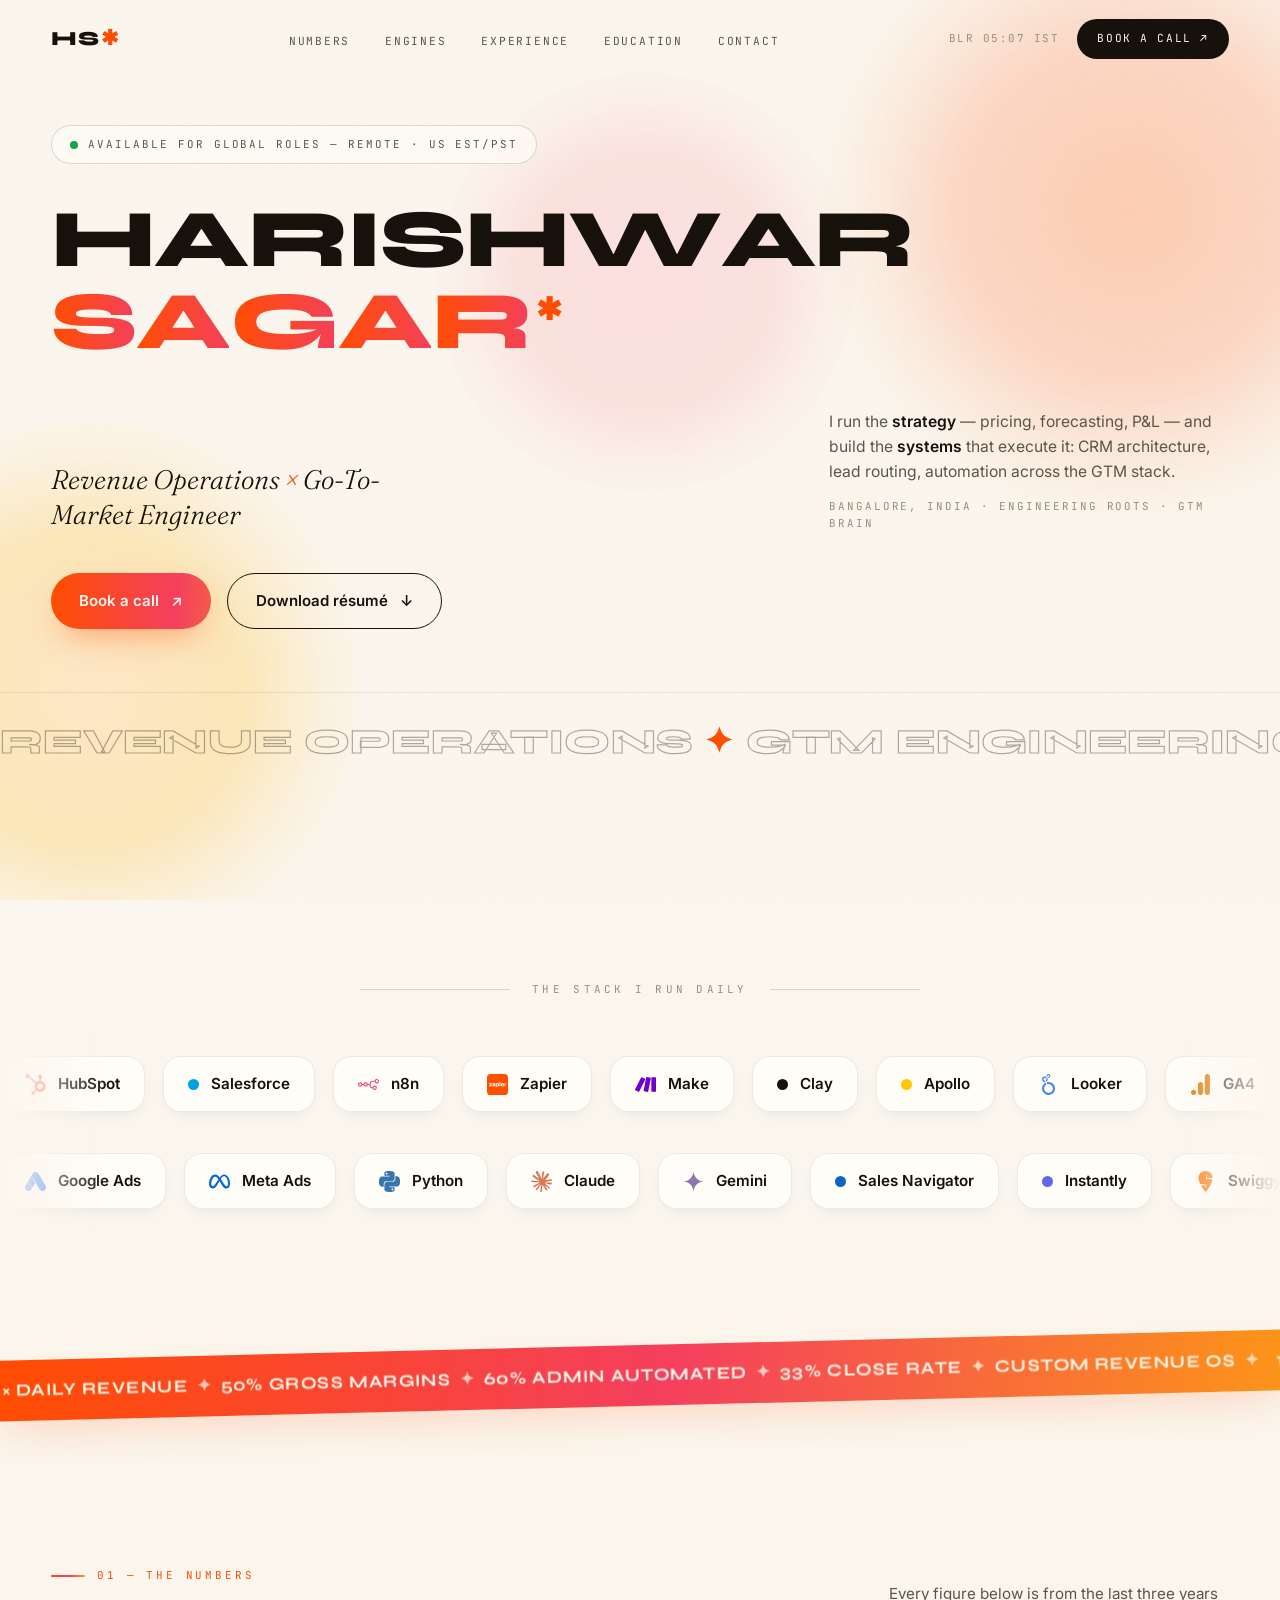
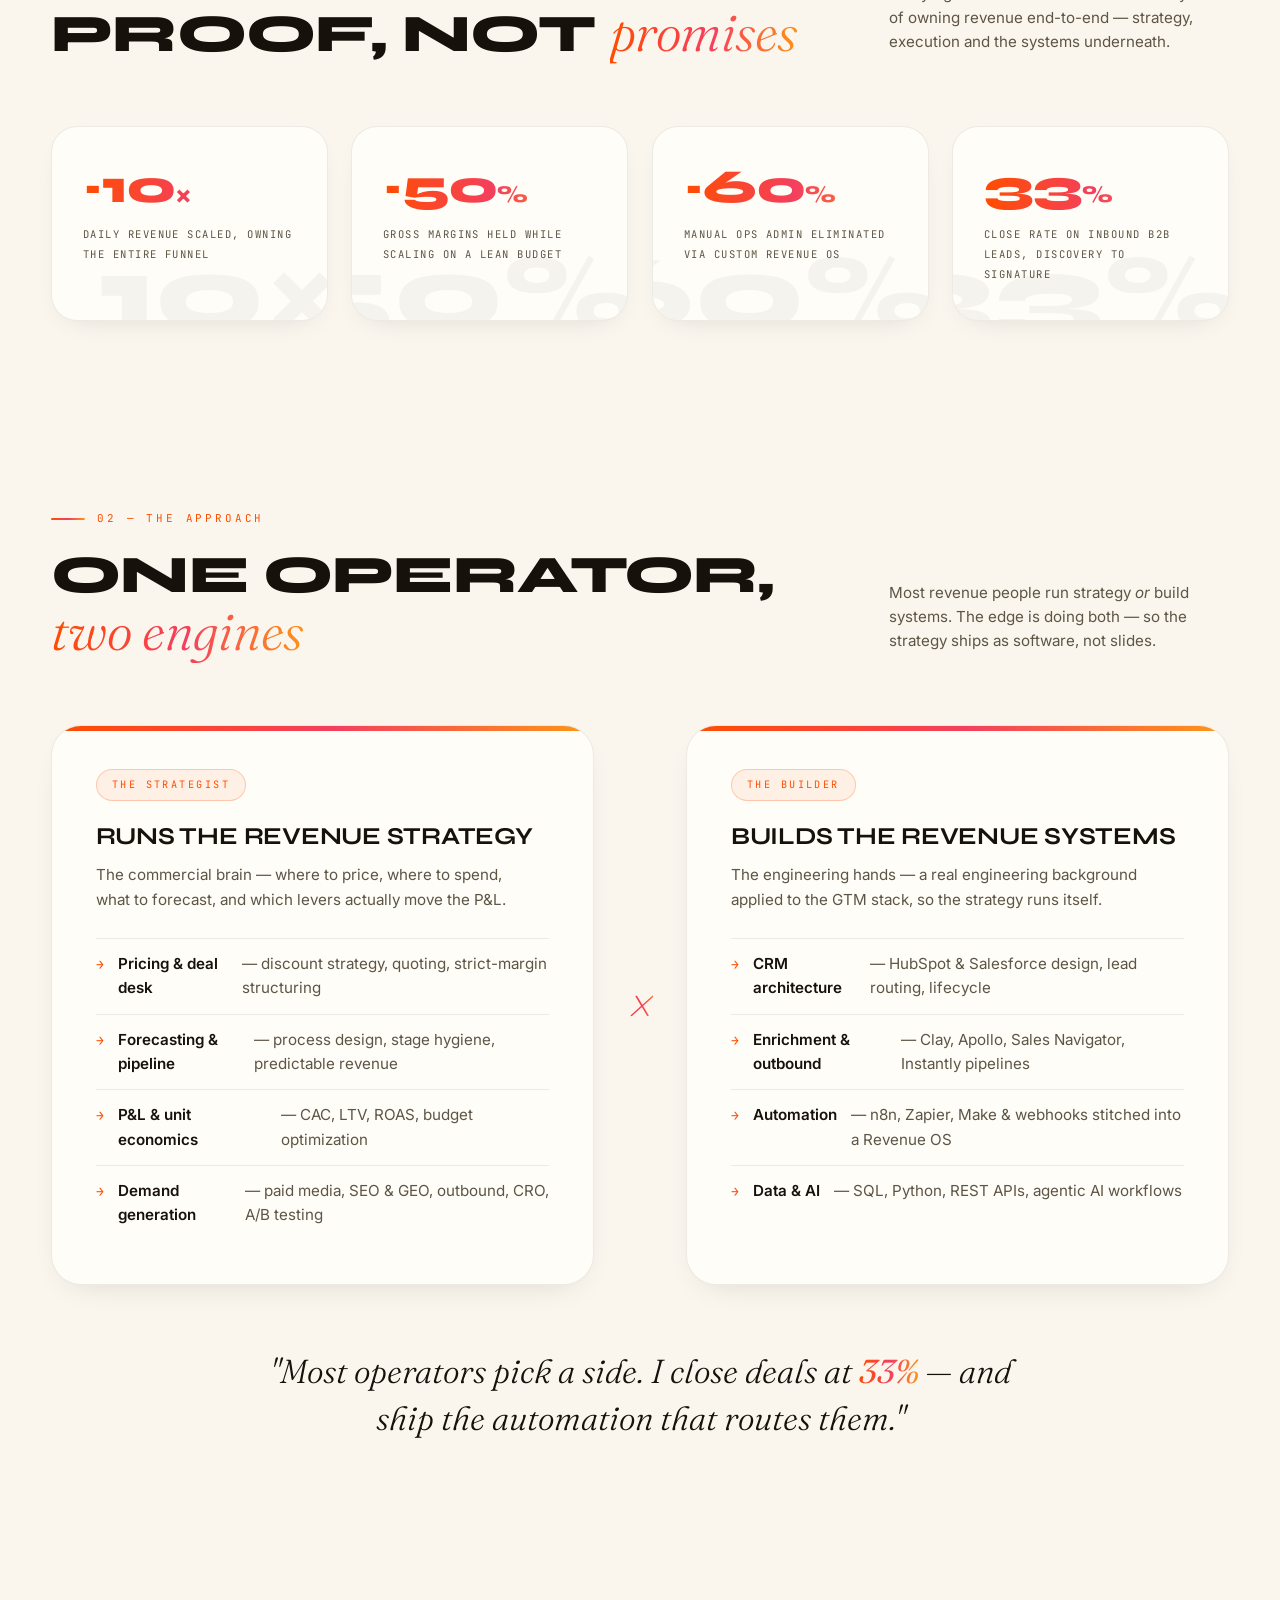
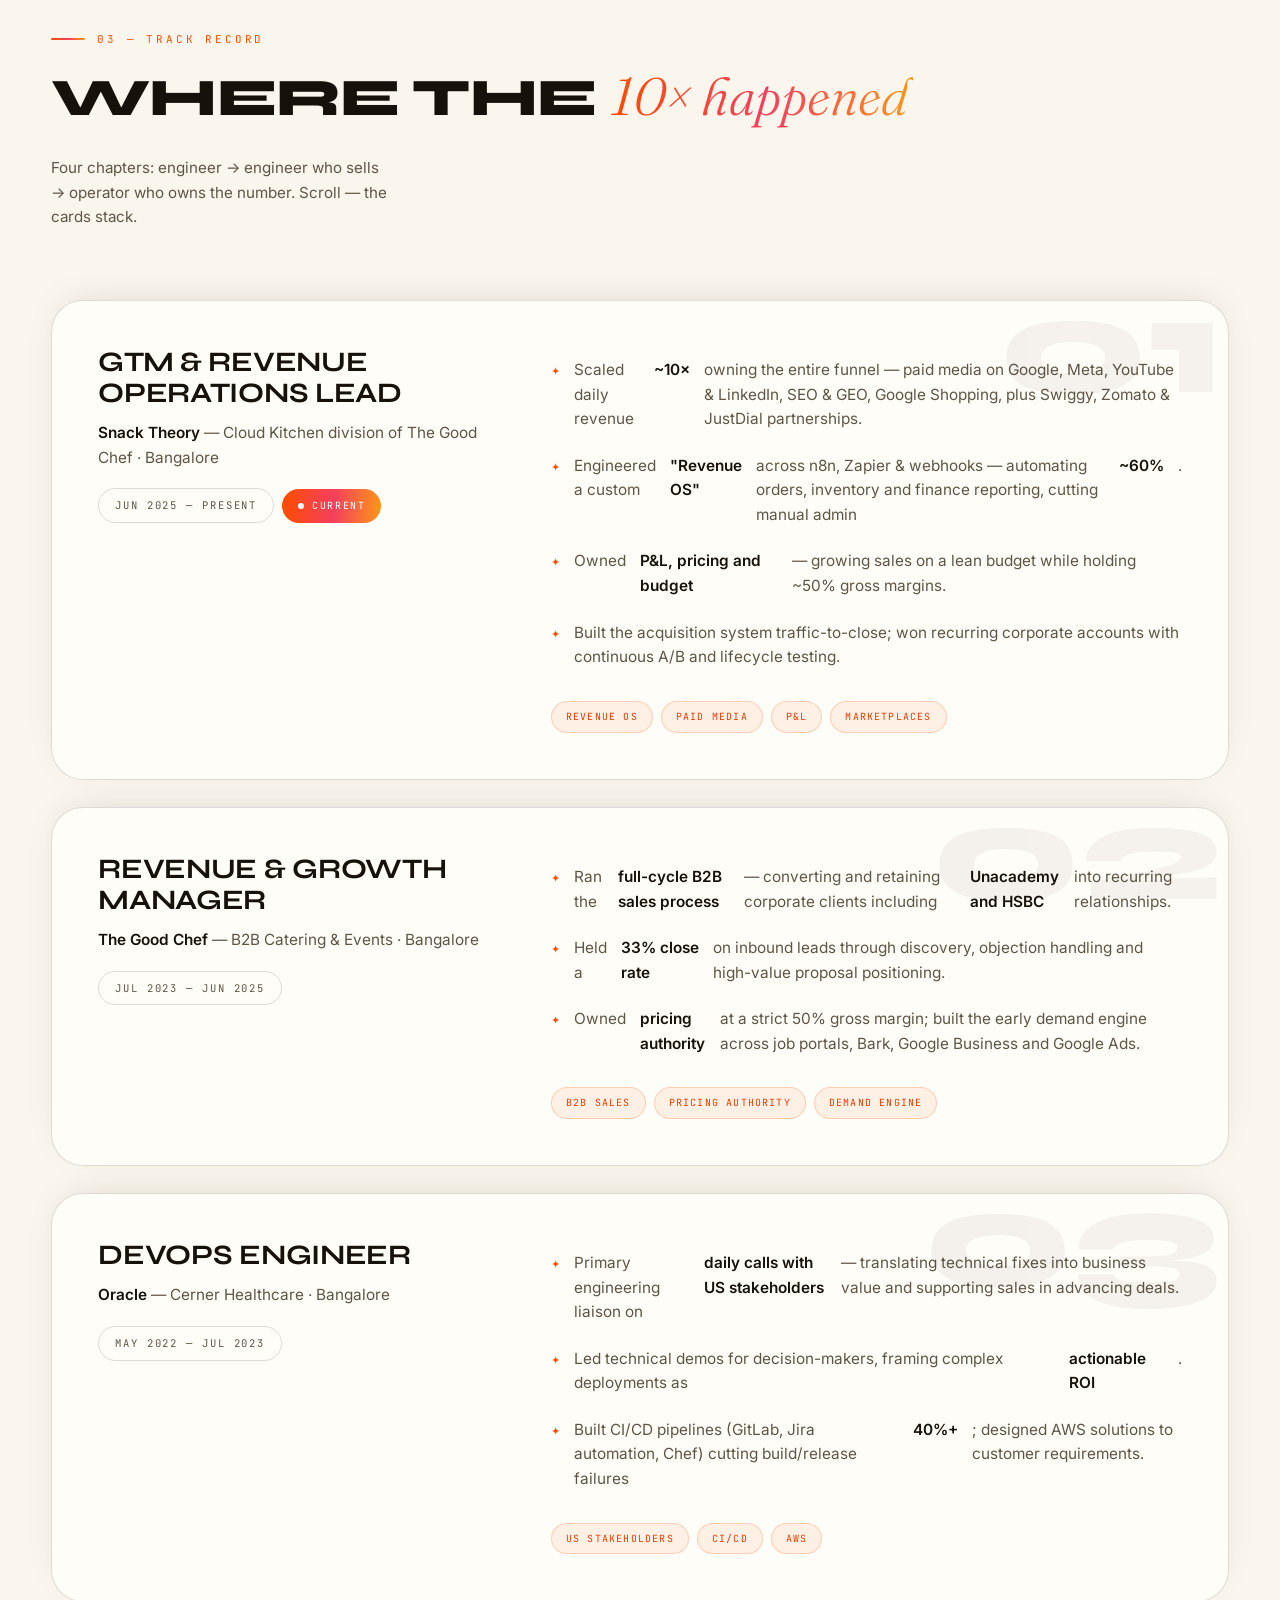
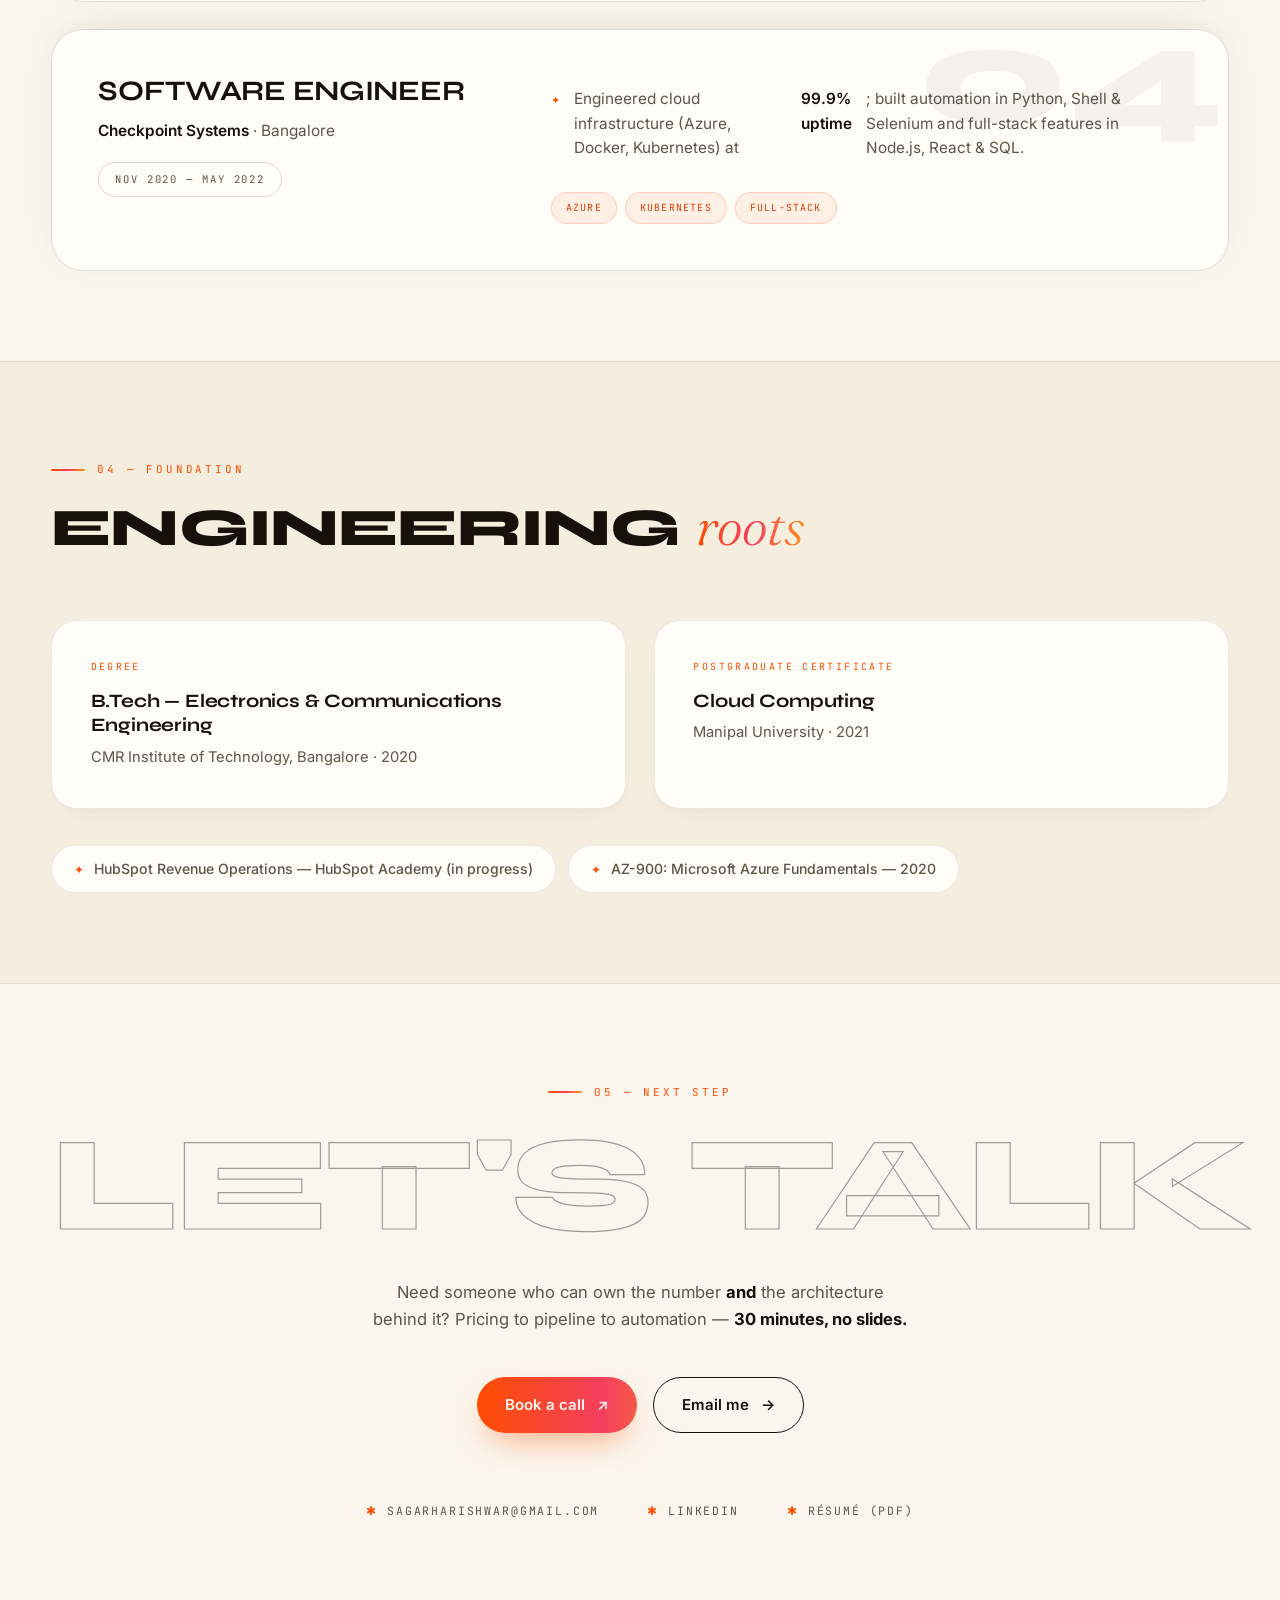
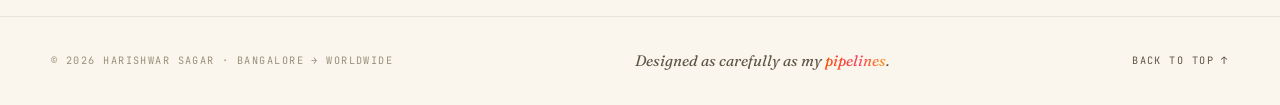
==== commit f2e84233: "Add files via upload" ====
--- a/index.html
+++ b/index.html
@@ -61,15 +61,10 @@
 svg{display:block}
 .wrap{max-width:1280px;margin:0 auto;padding:0 clamp(20px,4vw,56px)}
 
-/* grain */
+/* grain — static (animated grain forces full-screen recomposite; killed for 120fps) */
 body::after{
-  content:"";position:fixed;inset:-50%;pointer-events:none;z-index:3;opacity:.4;
+  content:"";position:fixed;inset:0;pointer-events:none;z-index:3;opacity:.4;
   background-image:url("data:image/svg+xml,%3Csvg xmlns='http://www.w3.org/2000/svg' width='240' height='240'%3E%3Cfilter id='n'%3E%3CfeTurbulence type='fractalNoise' baseFrequency='0.8' numOctaves='2' stitchTiles='stitch'/%3E%3CfeColorMatrix type='saturate' values='0'/%3E%3CfeComponentTransfer%3E%3CfeFuncA type='linear' slope='0.04'/%3E%3C/feComponentTransfer%3E%3C/filter%3E%3Crect width='240' height='240' filter='url(%23n)'/%3E%3C/svg%3E");
-  animation:grain 9s steps(10) infinite;
-}
-@keyframes grain{
-  0%,100%{transform:translate(0,0)}10%{transform:translate(-3%,-2%)}30%{transform:translate(2%,3%)}
-  50%{transform:translate(-2%,2%)}70%{transform:translate(3%,-3%)}90%{transform:translate(-3%,3%)}
 }
 
 /* ─────────── PRELOADER ─────────── */
@@ -94,18 +89,18 @@
 #glow{
   position:fixed;width:420px;height:420px;border-radius:50%;pointer-events:none;z-index:0;
   background:radial-gradient(circle,rgba(255,77,0,.16),rgba(244,63,94,.07) 45%,transparent 70%);
-  transform:translate(-50%,-50%);left:-500px;top:-500px;
+  left:0;top:0;transform:translate3d(-500px,-500px,0) translate(-50%,-50%);will-change:transform;
 }
 
 /* ─────────── PROGRESS ─────────── */
-#progress{position:fixed;top:0;left:0;height:3px;width:0;background:var(--grad);z-index:300}
+#progress{position:fixed;top:0;left:0;height:3px;width:100%;background:var(--grad);z-index:300;transform:scaleX(0);transform-origin:0 0;will-change:transform}
 
 /* ─────────── HEADER ─────────── */
 header{
   position:fixed;top:0;left:0;right:0;z-index:200;
   transition:background .4s,box-shadow .4s,transform .45s var(--ease);
 }
-header.scrolled{background:rgba(251,246,237,.82);backdrop-filter:blur(16px);-webkit-backdrop-filter:blur(16px);box-shadow:0 1px 0 var(--line-2)}
+header.scrolled{background:rgba(251,246,237,.92);backdrop-filter:blur(8px);-webkit-backdrop-filter:blur(8px);box-shadow:0 1px 0 var(--line-2)}
 header.hide{transform:translateY(-100%)}
 .nav{display:flex;align-items:center;justify-content:space-between;height:78px}
 .brand{font-family:var(--disp);font-weight:800;font-size:1.25rem;letter-spacing:.02em;display:flex;align-items:center;gap:2px}
@@ -131,10 +126,11 @@
 /* ─────────── HERO ─────────── */
 .hero{min-height:100vh;min-height:100svh;display:flex;flex-direction:column;justify-content:center;align-items:stretch;position:relative;padding-top:108px;overflow:hidden}
 .hero>.wrap{width:100%}
-.blob{position:absolute;border-radius:50%;filter:blur(90px);pointer-events:none;opacity:.55;will-change:transform}
-.blob-1{width:560px;height:560px;right:-140px;top:-80px;background:radial-gradient(circle,#FFB68A,#FF7847 60%,transparent 72%);animation:drift1 22s ease-in-out infinite}
-.blob-2{width:480px;height:480px;left:-160px;bottom:-40px;background:radial-gradient(circle,#FFD9A0,#FFB200 55%,transparent 72%);animation:drift2 26s ease-in-out infinite}
-.blob-3{width:380px;height:380px;left:34%;top:8%;background:radial-gradient(circle,#FFC2CD,#F43F5E 58%,transparent 75%);opacity:.32;animation:drift3 19s ease-in-out infinite}
+/* blobs — softness baked into the gradient (no filter:blur = pure GPU transform animation) */
+.blob{position:absolute;border-radius:50%;pointer-events:none;opacity:.55;will-change:transform}
+.blob-1{width:620px;height:620px;right:-160px;top:-100px;background:radial-gradient(circle,rgba(255,160,110,.85) 0%,rgba(255,120,71,.45) 38%,rgba(255,120,71,.12) 60%,rgba(255,120,71,0) 72%);animation:drift1 22s ease-in-out infinite}
+.blob-2{width:540px;height:540px;left:-180px;bottom:-60px;background:radial-gradient(circle,rgba(255,217,160,.9) 0%,rgba(255,178,0,.4) 40%,rgba(255,178,0,.1) 62%,rgba(255,178,0,0) 74%);animation:drift2 26s ease-in-out infinite}
+.blob-3{width:420px;height:420px;left:34%;top:8%;background:radial-gradient(circle,rgba(255,170,185,.7) 0%,rgba(244,63,94,.28) 42%,rgba(244,63,94,.08) 62%,rgba(244,63,94,0) 75%);opacity:.4;animation:drift3 19s ease-in-out infinite}
 @keyframes drift1{0%,100%{transform:translate(0,0) scale(1)}50%{transform:translate(-90px,70px) scale(1.12)}}
 @keyframes drift2{0%,100%{transform:translate(0,0) scale(1)}50%{transform:translate(110px,-60px) scale(.92)}}
 @keyframes drift3{0%,100%{transform:translate(0,0) rotate(0)}50%{transform:translate(70px,90px) rotate(40deg)}}
@@ -171,7 +167,7 @@
   background:var(--grad);background-size:200% 100%;
   -webkit-background-clip:text;background-clip:text;color:transparent;
 }
-body.loaded .name .l2 .lt{animation:rise .85s var(--ease) forwards,shimmer 7s ease-in-out 2s infinite;animation-delay:calc(.55s + var(--i)*.042s),2.2s}
+body.loaded .name .l2 .lt{animation:rise .85s var(--ease) forwards;animation-delay:calc(.55s + var(--i)*.042s)}
 @keyframes shimmer{0%,100%{background-position:0% 0}50%{background-position:100% 0}}
 .name .star-big{
   display:inline-block;font-family:var(--disp);font-weight:800;color:var(--flame);
@@ -235,11 +231,14 @@
   color:var(--ink-3);margin-bottom:38px;display:flex;align-items:center;gap:22px;justify-content:center;
 }
 .belt-label::before,.belt-label::after{content:"";height:1px;width:min(150px,18vw);background:var(--line)}
-.belt-row{overflow:hidden;padding:14px 0;
-  -webkit-mask-image:linear-gradient(90deg,transparent,#000 10%,#000 90%,transparent);
-  mask-image:linear-gradient(90deg,transparent,#000 10%,#000 90%,transparent);
-}
+.belt-row{overflow:hidden;padding:14px 0;position:relative}
+.belt-row::before,.belt-row::after{
+  content:"";position:absolute;top:0;bottom:0;width:min(110px,12vw);z-index:2;pointer-events:none;
+}
+.belt-row::before{left:0;background:linear-gradient(90deg,var(--bg),rgba(251,246,237,0))}
+.belt-row::after{right:0;background:linear-gradient(270deg,var(--bg),rgba(251,246,237,0))}
 .belt-track{display:flex;gap:18px;width:max-content;animation:mqL 38s linear infinite;padding:6px 0}
+.ticker-track,.belt-track,.strip-track{will-change:transform}
 .belt-row.rev .belt-track{animation:mqR 42s linear infinite}
 .belt-row:hover .belt-track{animation-play-state:paused}
 .chipL{
@@ -356,7 +355,7 @@
   position:sticky;background:var(--card);border:1px solid var(--line);border-radius:32px;
   padding:clamp(28px,3.6vw,52px);box-shadow:0 -8px 40px -20px rgba(22,17,10,.22);
   display:grid;grid-template-columns:1.1fr 1.7fr;gap:clamp(24px,3.5vw,56px);
-  overflow:hidden;will-change:transform;
+  overflow:hidden;will-change:transform,opacity;
 }
 .xp-card .ghost{
   position:absolute;right:6px;top:-24px;font-family:var(--disp);font-weight:800;line-height:1;
@@ -471,10 +470,9 @@
   .hero-row{margin-top:26px;gap:18px}
   .hero-ctas{width:100%;margin-top:28px;gap:11px}
   .btn{width:100%;justify-content:center;padding:14px 22px;font-size:.92rem}
-  .blob{filter:blur(60px)}
-  .blob-1{width:330px;height:330px;right:-110px;top:-60px}
-  .blob-2{width:300px;height:300px;left:-110px}
-  .blob-3{width:230px;height:230px}
+  .blob-1{width:360px;height:360px;right:-120px;top:-60px}
+  .blob-2{width:330px;height:330px;left:-120px}
+  .blob-3{width:250px;height:250px}
   .ticker{margin-top:40px;padding:14px 0}
   .belt{padding:44px 0 36px}
   .belt-label{margin-bottom:24px;letter-spacing:.22em}
@@ -840,7 +838,7 @@
     if (loader){ loader.classList.add("done"); setTimeout(function(){ loader.remove(); }, 900); }
   }
   if (reduce){ finishLoad(); }
-  else { setTimeout(finishLoad, 1050); }
+  else { setTimeout(finishLoad, 900); }
 
   /* ── cursor glow (lerp) ── */
   var glow = document.getElementById("glow");
@@ -848,8 +846,11 @@
     var gx = -500, gy = -500, tx = gx, ty = gy;
     window.addEventListener("mousemove", function(e){ tx = e.clientX; ty = e.clientY; }, {passive:true});
     (function loop(){
-      gx += (tx - gx) * .08; gy += (ty - gy) * .08;
-      glow.style.left = gx + "px"; glow.style.top = gy + "px";
+      var dx = tx - gx, dy = ty - gy;
+      if (Math.abs(dx) > .15 || Math.abs(dy) > .15){
+        gx += dx * .08; gy += dy * .08;
+        glow.style.transform = "translate3d(" + gx + "px," + gy + "px,0) translate(-50%,-50%)";
+      }
       requestAnimationFrame(loop);
     })();
   }
@@ -857,18 +858,22 @@
   /* ── progress + header ── */
   var bar = document.getElementById("progress");
   var header = document.getElementById("header");
-  var lastY = 0;
+  var lastY = 0, ticking = false;
   function onScroll(){
+    ticking = false;
     var h = document.documentElement;
     var y = h.scrollTop;
     var max = h.scrollHeight - h.clientHeight;
-    bar.style.width = (max > 0 ? (y / max) * 100 : 0) + "%";
+    bar.style.transform = "scaleX(" + (max > 0 ? y / max : 0) + ")";
     header.classList.toggle("scrolled", y > 24);
     header.classList.toggle("hide", y > 600 && y > lastY);
     lastY = y;
     stackFX();
   }
-  window.addEventListener("scroll", onScroll, {passive:true});
+  function requestTick(){
+    if (!ticking){ ticking = true; requestAnimationFrame(onScroll); }
+  }
+  window.addEventListener("scroll", requestTick, {passive:true});
 
   /* ── IST clock ── */
   var clock = document.getElementById("clock");
@@ -927,10 +932,11 @@
   var xpCards = Array.prototype.slice.call(document.querySelectorAll(".xp-card"));
   function stackFX(){
     if (reduce || xpCards.length < 2 || window.innerWidth < 861) return;
+    /* batch all reads, then all writes — no layout thrash */
+    var rects = xpCards.map(function(c){ return c.getBoundingClientRect(); });
+    if (rects[rects.length - 1].top > window.innerHeight && rects[0].bottom < 0) return;
     for (var i = 0; i < xpCards.length - 1; i++){
-      var r = xpCards[i].getBoundingClientRect();
-      var nr = xpCards[i+1].getBoundingClientRect();
-      var overlap = Math.min(Math.max((r.bottom - nr.top) / r.height, 0), 1);
+      var overlap = Math.min(Math.max((rects[i].bottom - rects[i+1].top) / rects[i].height, 0), 1);
       xpCards[i].style.transform = "scale(" + (1 - overlap * .05) + ")";
       xpCards[i].style.opacity = 1 - overlap * .25;
     }
@@ -939,13 +945,21 @@
   /* ── magnetic buttons ── */
   if (finePointer && !reduce){
     document.querySelectorAll(".magnetic").forEach(function(btn){
+      /* during follow: no transform transition (it fights every mousemove = jitter);
+         on leave: restore CSS transition so it springs back smoothly */
+      btn.addEventListener("mouseenter", function(){
+        btn.style.transitionProperty = "box-shadow,background,color,border-color";
+      });
       btn.addEventListener("mousemove", function(e){
         var r = btn.getBoundingClientRect();
         var x = e.clientX - r.left - r.width/2;
         var y = e.clientY - r.top - r.height/2;
-        btn.style.transform = "translate(" + (x/r.width)*16 + "px," + (y/r.height)*16 + "px) scale(1.04)";
+        btn.style.transform = "translate3d(" + (x/r.width)*16 + "px," + (y/r.height)*16 + "px,0) scale(1.04)";
       });
-      btn.addEventListener("mouseleave", function(){ btn.style.transform = ""; });
+      btn.addEventListener("mouseleave", function(){
+        btn.style.transitionProperty = "";
+        btn.style.transform = "";
+      });
     });
   }
 
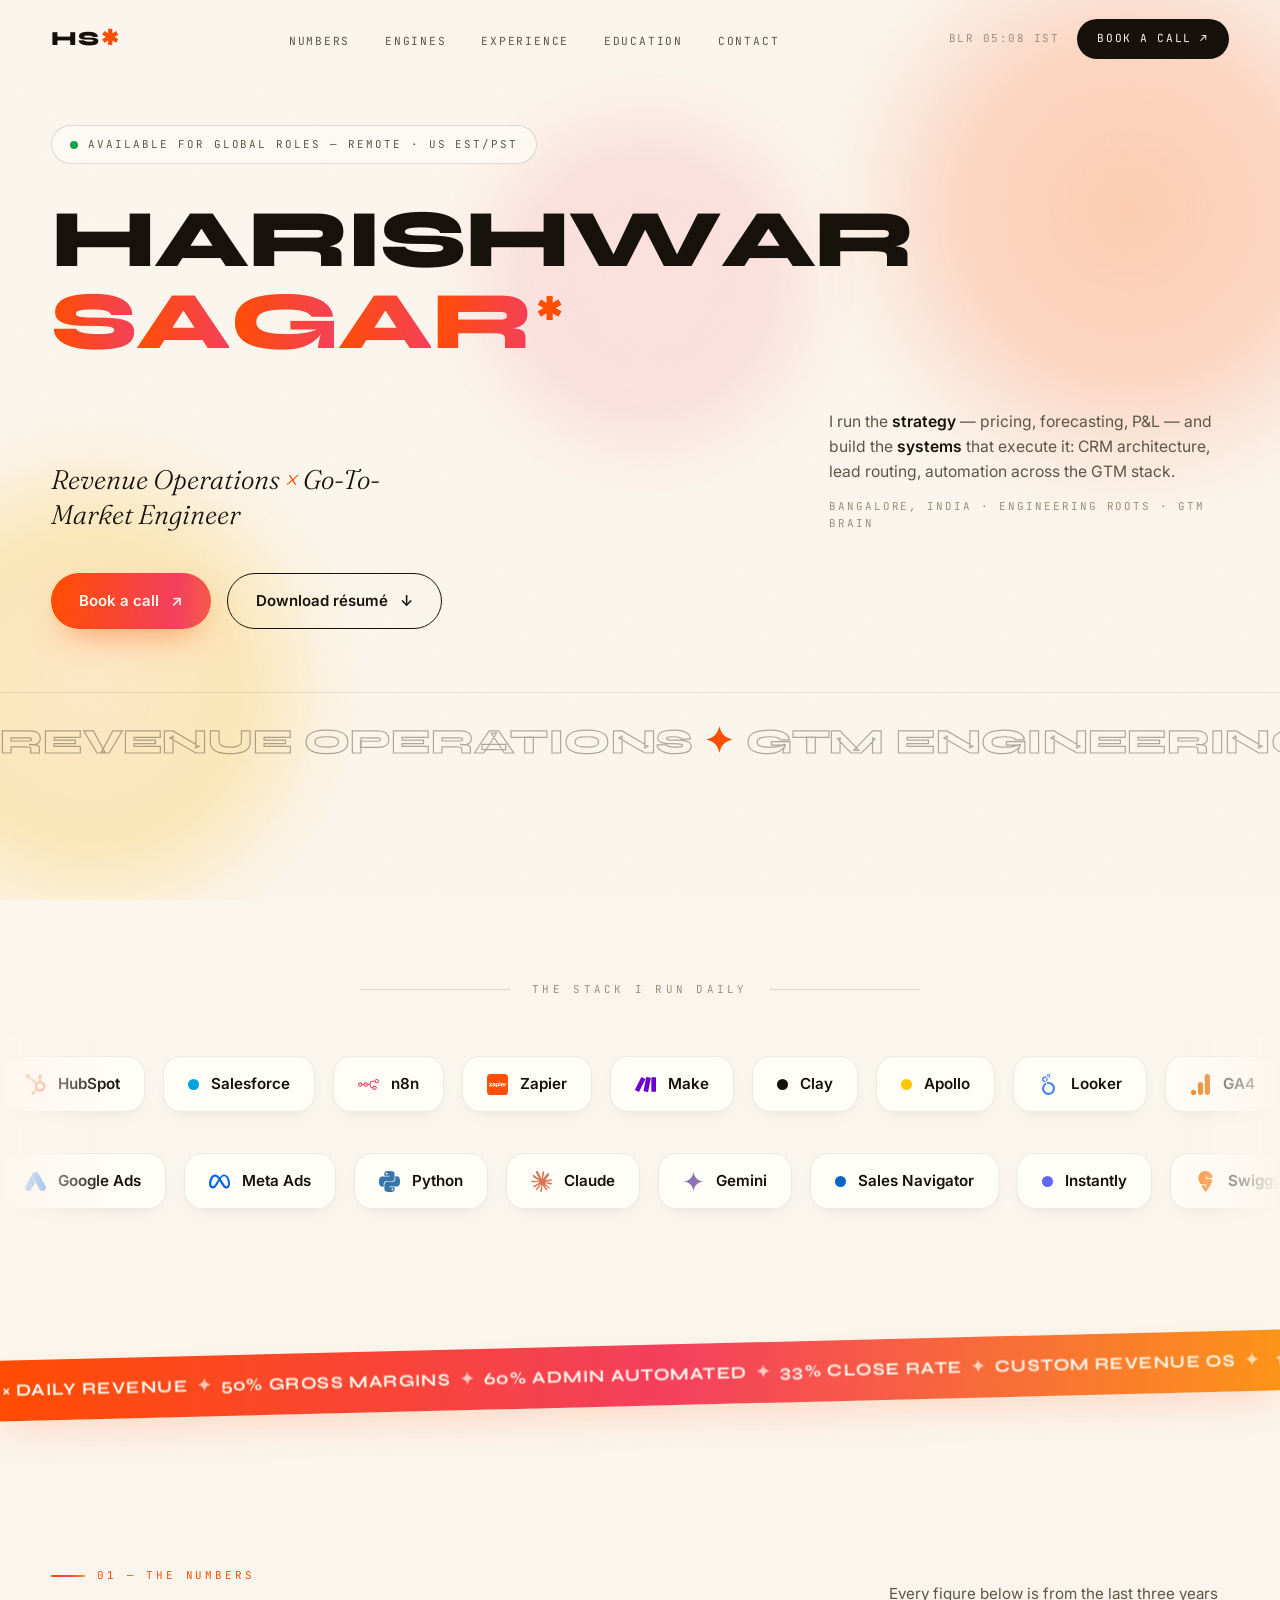
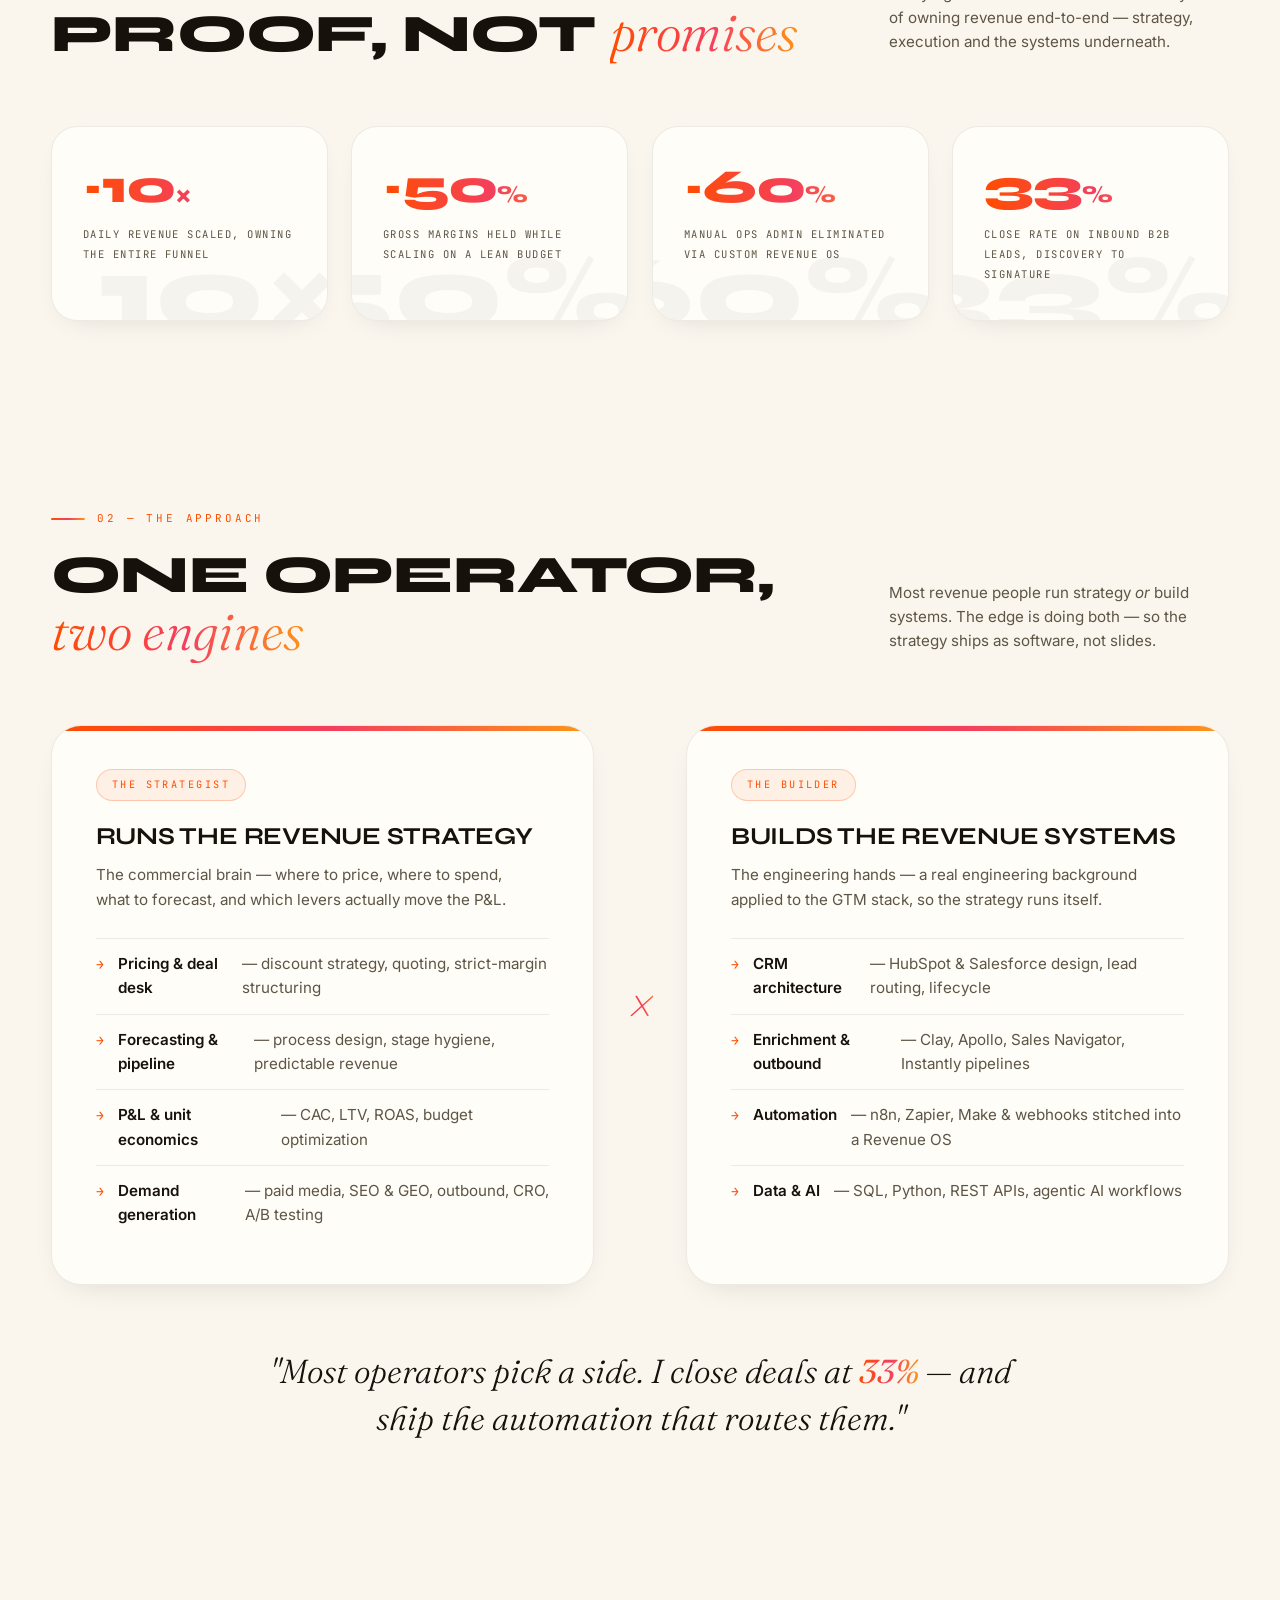
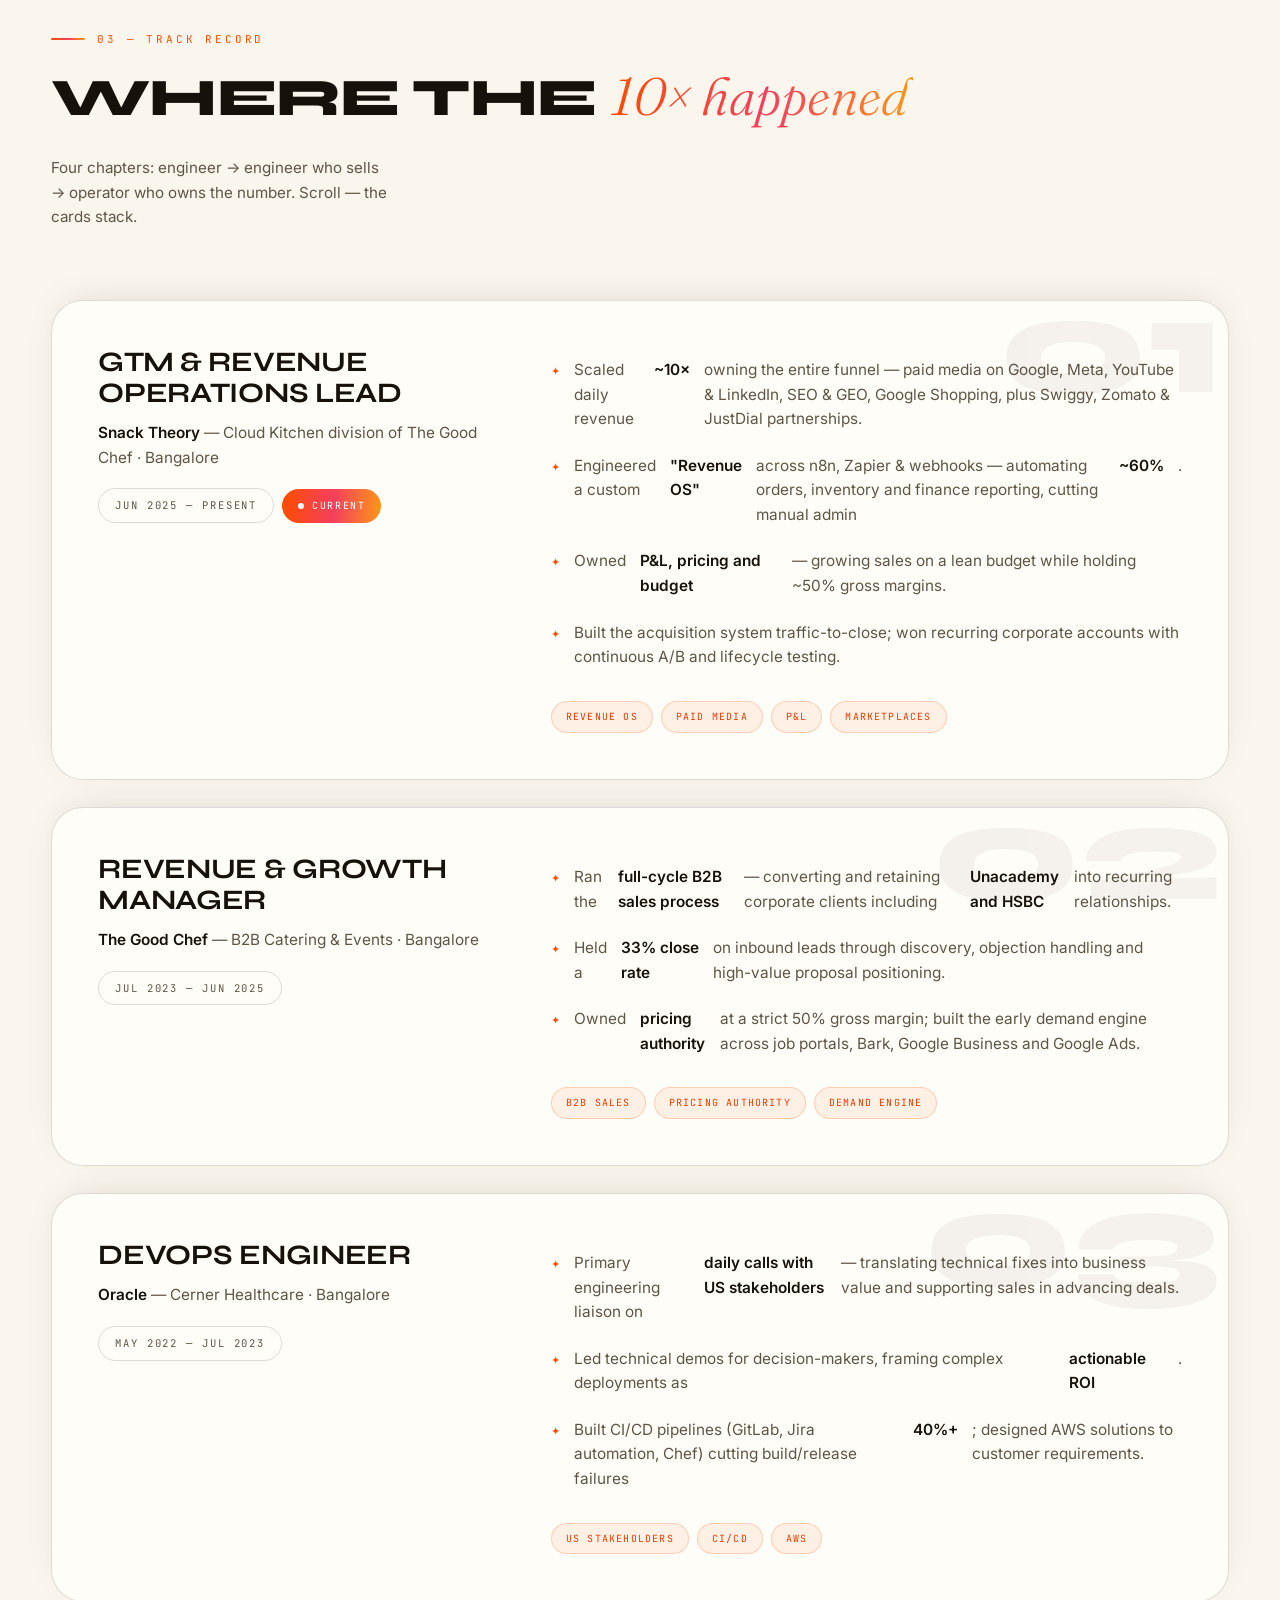
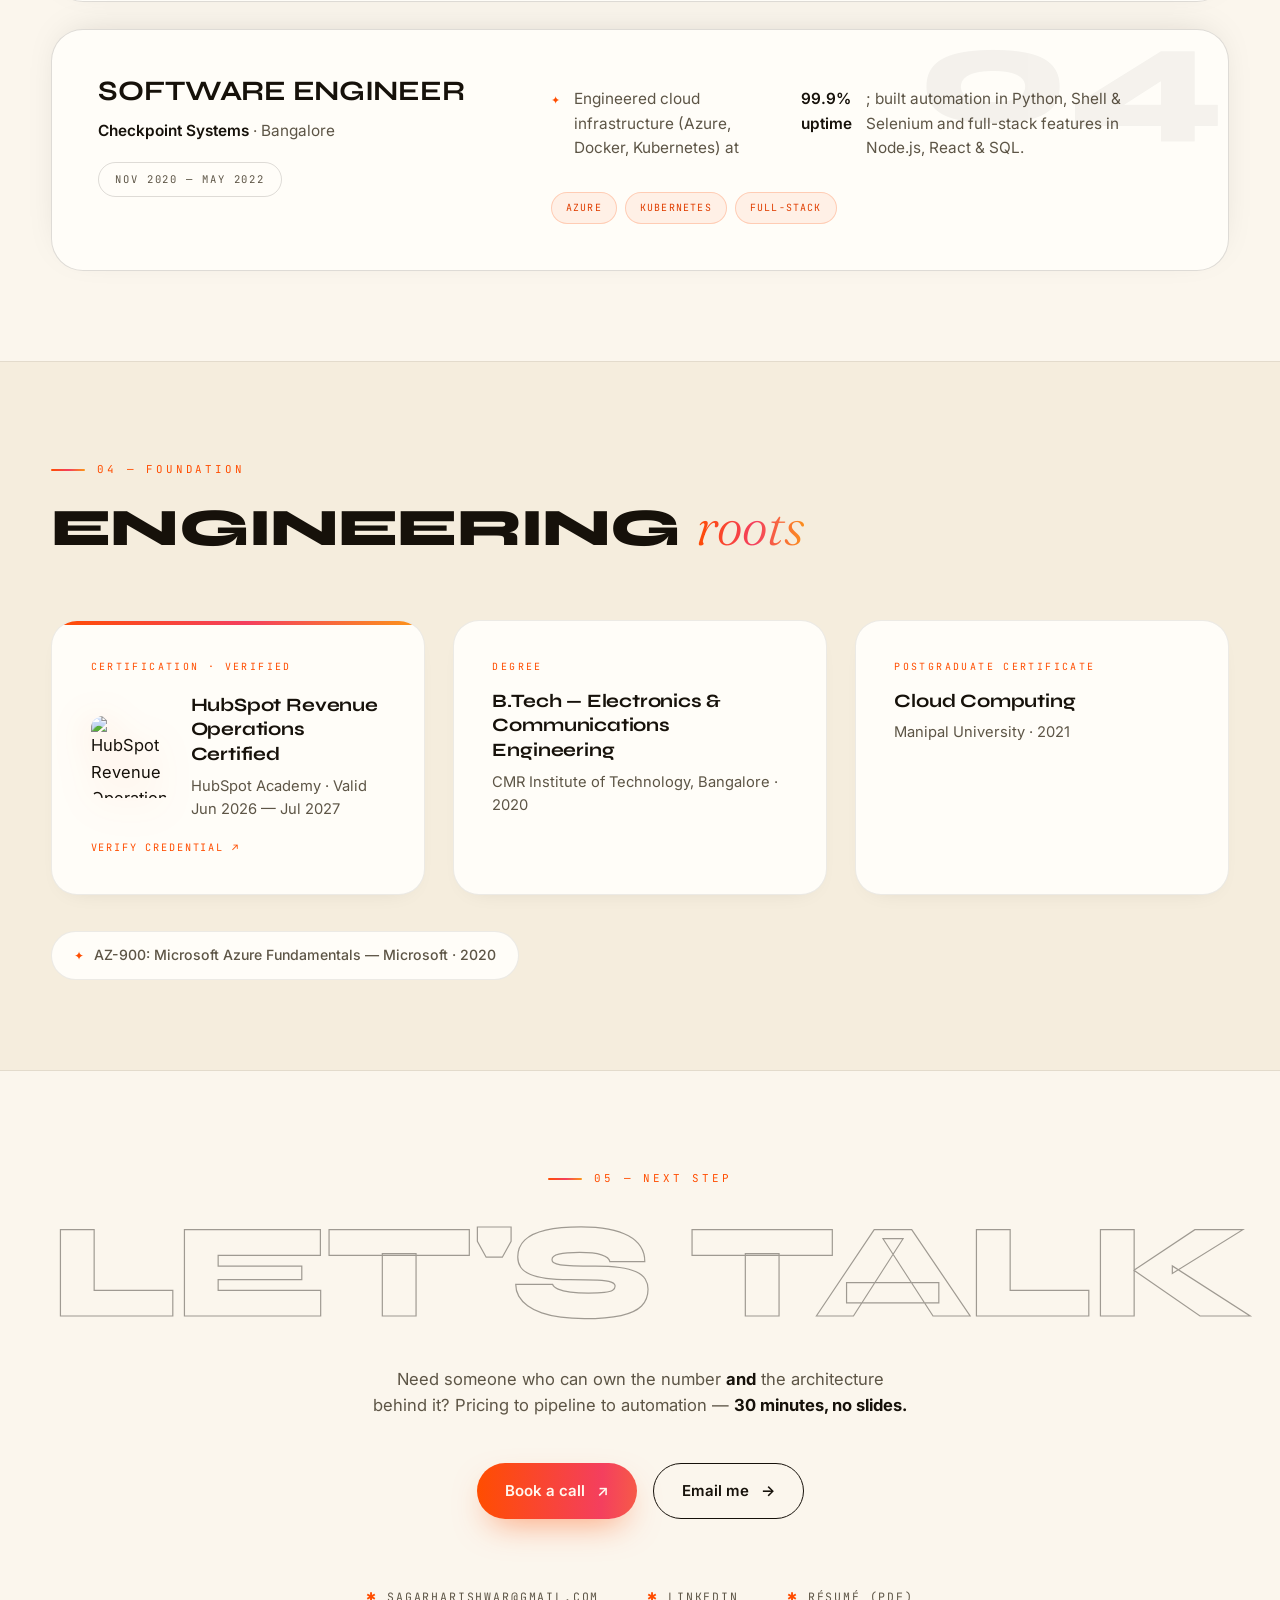
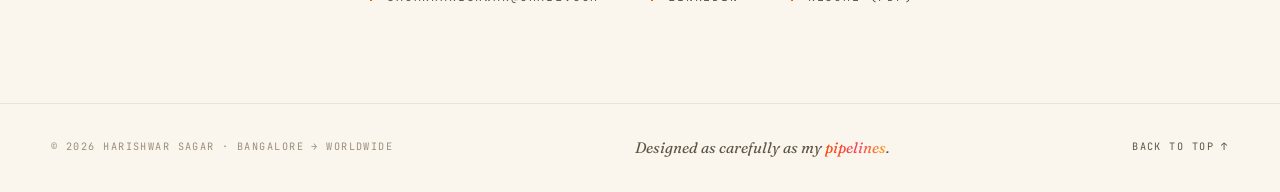
==== commit c426a5e8: "Add HubSpot RevOps certification badge, clean repo, fix 404/sitemap/canonical" ====
--- a/index.html
+++ b/index.html
@@ -10,7 +10,8 @@
 <meta property="og:type" content="website">
 <meta property="og:title" content="Harishwar Sagar — Revenue Operations & GTM Engineer">
 <meta property="og:description" content="Runs the strategy. Builds the systems. Scaled a venture ~10× on daily revenue at ~50% gross margins.">
-<meta property="og:url" content="https://harishwarsagar.com">
+<meta property="og:url" content="https://harishwarsagar.github.io/">
+<link rel="canonical" href="https://harishwarsagar.github.io/">
 <meta name="twitter:card" content="summary">
 <meta name="theme-color" content="#FBF6ED">
 <link rel="icon" href="data:image/svg+xml,%3Csvg xmlns='http://www.w3.org/2000/svg' viewBox='0 0 64 64'%3E%3Crect width='64' height='64' rx='16' fill='%23FF4D00'/%3E%3Ctext x='32' y='43' font-family='Arial Black,sans-serif' font-size='28' font-weight='900' fill='%23FBF6ED' text-anchor='middle'%3EHS%3C/text%3E%3C/svg%3E">
@@ -387,7 +388,15 @@
 
 /* ─────────── 04 · EDUCATION ─────────── */
 .edu{background:var(--bg-2);border-top:1px solid var(--line-2);border-bottom:1px solid var(--line-2)}
-.edu-grid{display:grid;grid-template-columns:1fr 1fr;gap:clamp(16px,2.4vw,28px)}
+.edu-grid{display:grid;grid-template-columns:repeat(3,1fr);gap:clamp(16px,2.4vw,28px)}
+.edu-feat{display:flex;flex-direction:column;align-items:flex-start;border-color:rgba(255,77,0,.4);position:relative;overflow:hidden}
+.edu-feat::after{content:"";position:absolute;left:0;top:0;right:0;height:4px;background:var(--grad)}
+.feat-row{display:flex;align-items:center;gap:18px;margin-top:4px}
+.badge-img{width:82px;height:82px;flex:0 0 auto;border-radius:12px;filter:drop-shadow(0 8px 18px rgba(255,77,0,.25));transition:transform .45s var(--bounce)}
+.edu-feat:hover .badge-img{transform:scale(1.08) rotate(-3deg)}
+.feat-link{margin-top:18px;font-family:var(--mono);font-size:.64rem;letter-spacing:.18em;text-transform:uppercase;color:var(--flame);display:inline-flex;gap:8px;align-items:center}
+.vico{transition:transform .3s var(--ease)}
+.edu-feat:hover .vico{transform:translate(3px,-3px)}
 .edu-card{
   background:var(--card);border:1px solid var(--line-2);border-radius:26px;padding:clamp(26px,3vw,40px);
   transition:transform .4s var(--bounce),box-shadow .4s;box-shadow:0 8px 26px -18px rgba(22,17,10,.16);
@@ -444,6 +453,8 @@
 /* ─────────── RESPONSIVE ─────────── */
 @media(max-width:1020px){
   .num-grid{grid-template-columns:1fr 1fr}
+  .edu-grid{grid-template-columns:1fr 1fr}
+  .edu-feat{grid-column:span 2}
   .clock{display:none}
 }
 @media(max-width:860px){
@@ -484,6 +495,7 @@
   .sec-head{margin-bottom:34px}
   .sec-note{font-size:.9rem}
   .edu-grid{grid-template-columns:1fr;gap:12px}
+  .edu-feat{grid-column:auto}
   .edu-card{border-radius:20px}
   .eng-card{border-radius:22px}
   .xp-card{padding:22px;border-radius:20px}
@@ -780,20 +792,30 @@
       </div>
     </div>
     <div class="edu-grid">
-      <div class="edu-card rv">
+      <a class="edu-card edu-feat rv" href="https://app-na2.hubspot.com/academy/achievements/lqvqpbr0/en/1/harishwar-sagar/hubspot-revenue-operations-certified" target="_blank" rel="noopener">
+        <span class="edu-kind">Certification &middot; Verified</span>
+        <div class="feat-row">
+          <img class="badge-img" src="https://hubspot-credentials-na1.s3.amazonaws.com/prod/badges/user/bc414291c88f4d60a7b9ed0e04c82bf5.png" alt="HubSpot Revenue Operations Certified badge" width="82" height="82" loading="lazy">
+          <div>
+            <h3>HubSpot Revenue Operations Certified</h3>
+            <p>HubSpot Academy &middot; Valid Jun 2026 &mdash; Jul 2027</p>
+          </div>
+        </div>
+        <span class="feat-link">Verify credential <span class="vico">&#8599;</span></span>
+      </a>
+      <div class="edu-card rv rv1">
         <span class="edu-kind">Degree</span>
         <h3>B.Tech — Electronics &amp; Communications Engineering</h3>
         <p>CMR Institute of Technology, Bangalore · 2020</p>
       </div>
-      <div class="edu-card rv rv1">
+      <div class="edu-card rv rv2">
         <span class="edu-kind">Postgraduate Certificate</span>
         <h3>Cloud Computing</h3>
         <p>Manipal University · 2021</p>
       </div>
     </div>
     <div class="cert-row rv">
-      <span class="cert">HubSpot Revenue Operations — HubSpot Academy (in progress)</span>
-      <span class="cert">AZ-900: Microsoft Azure Fundamentals — 2020</span>
+      <span class="cert">AZ-900: Microsoft Azure Fundamentals — Microsoft &middot; 2020</span>
     </div>
   </div>
 </section>
